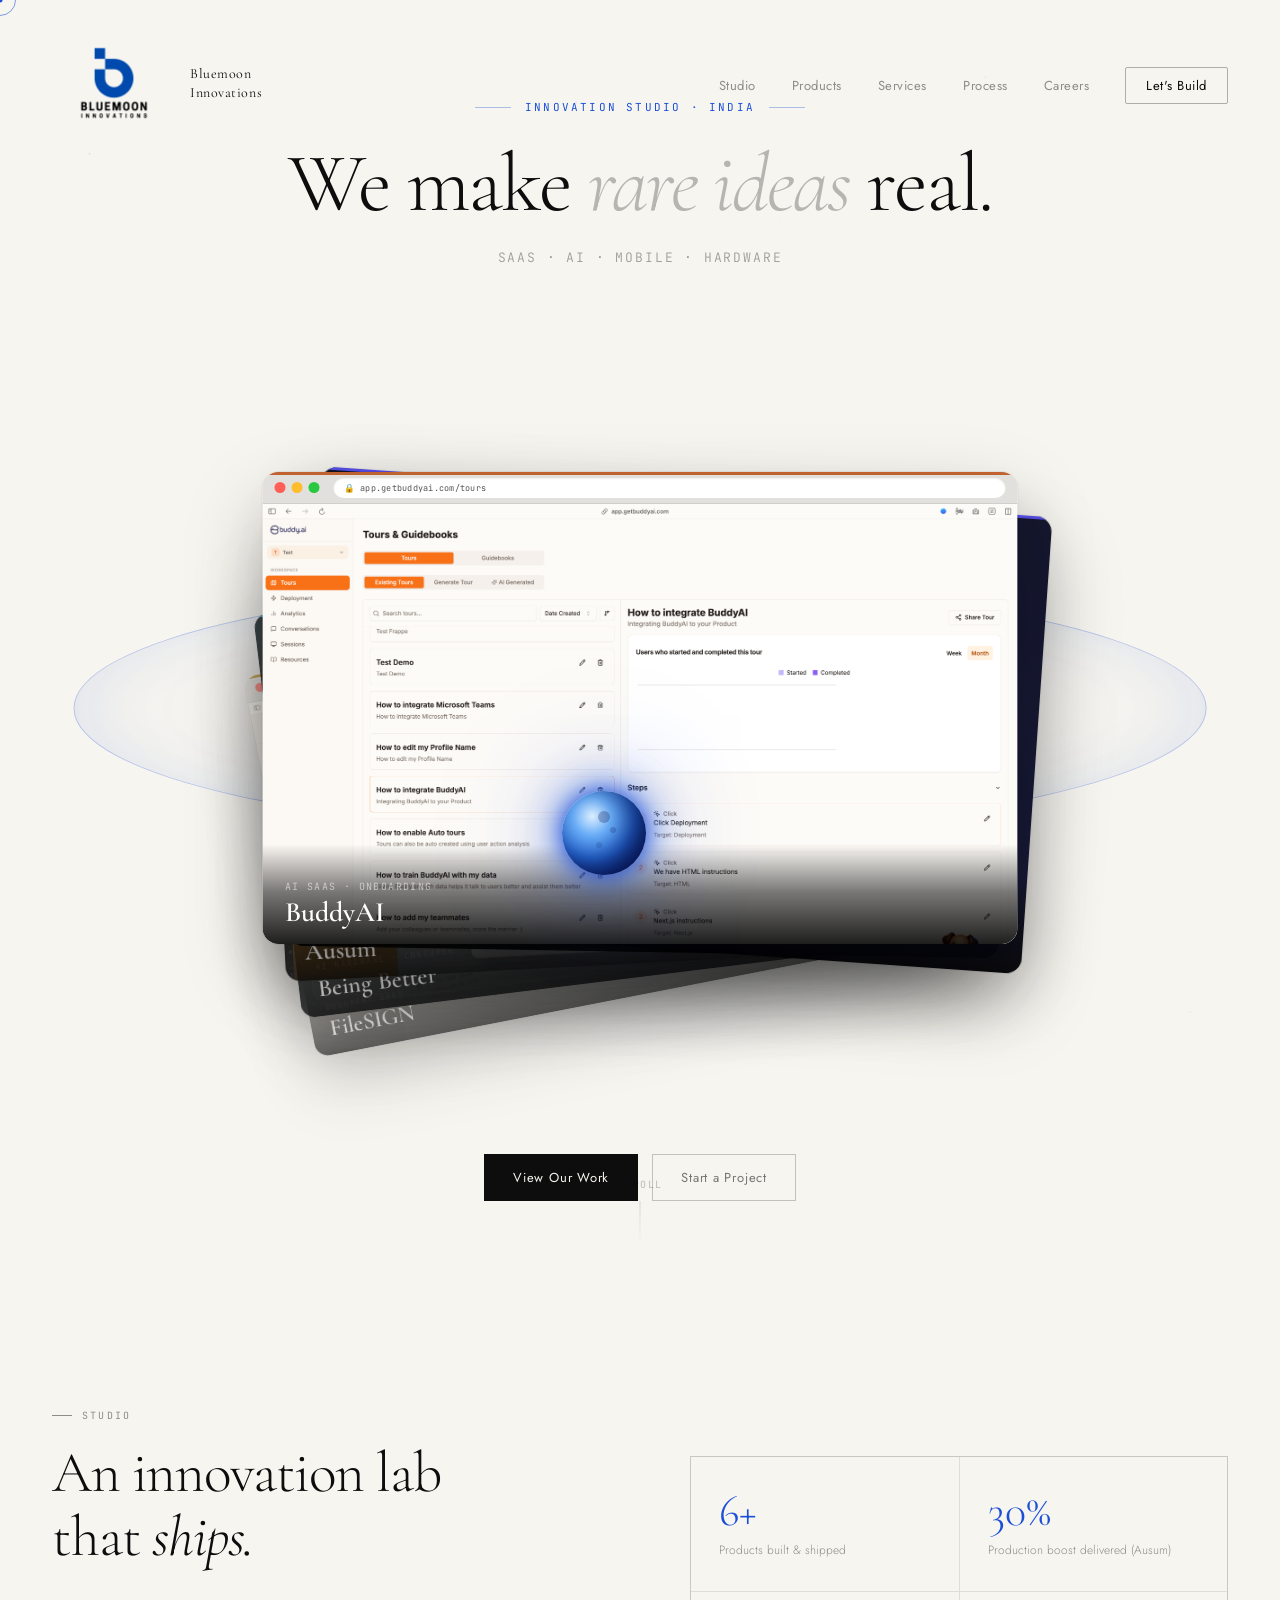
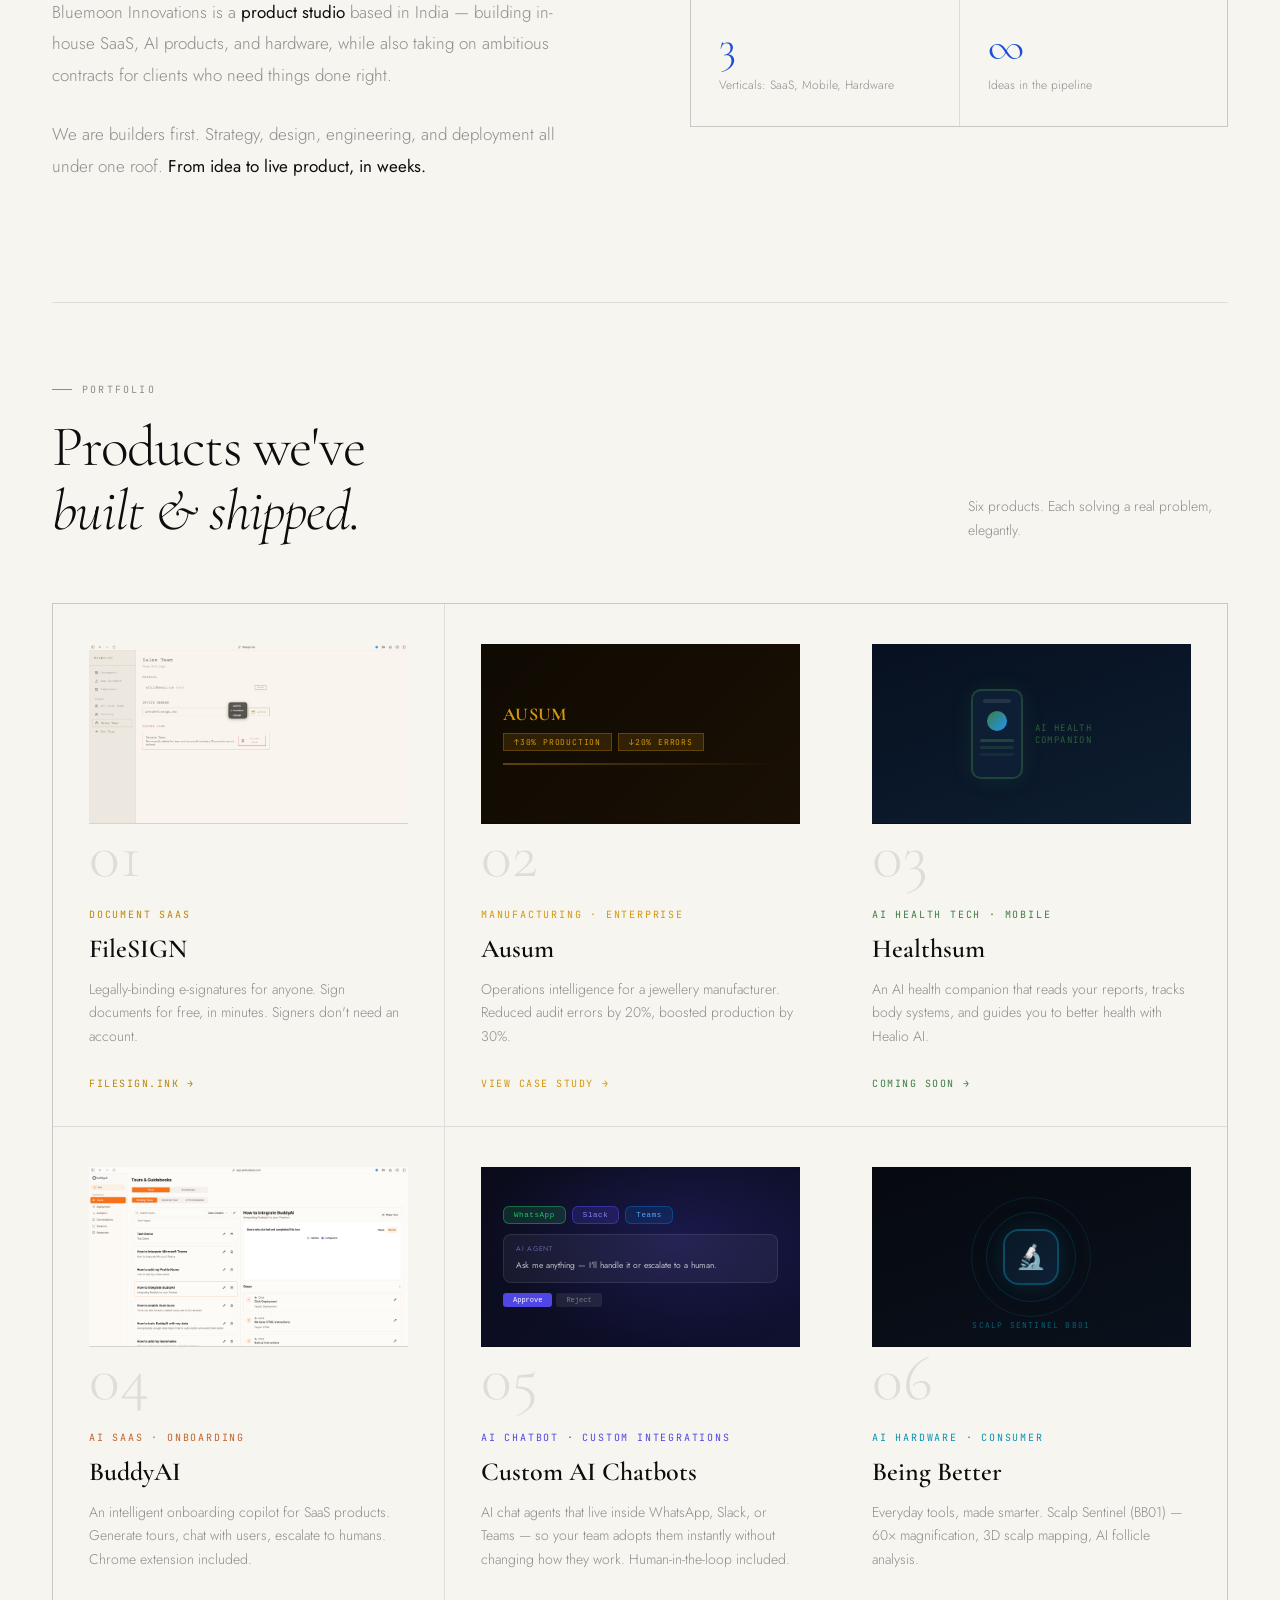
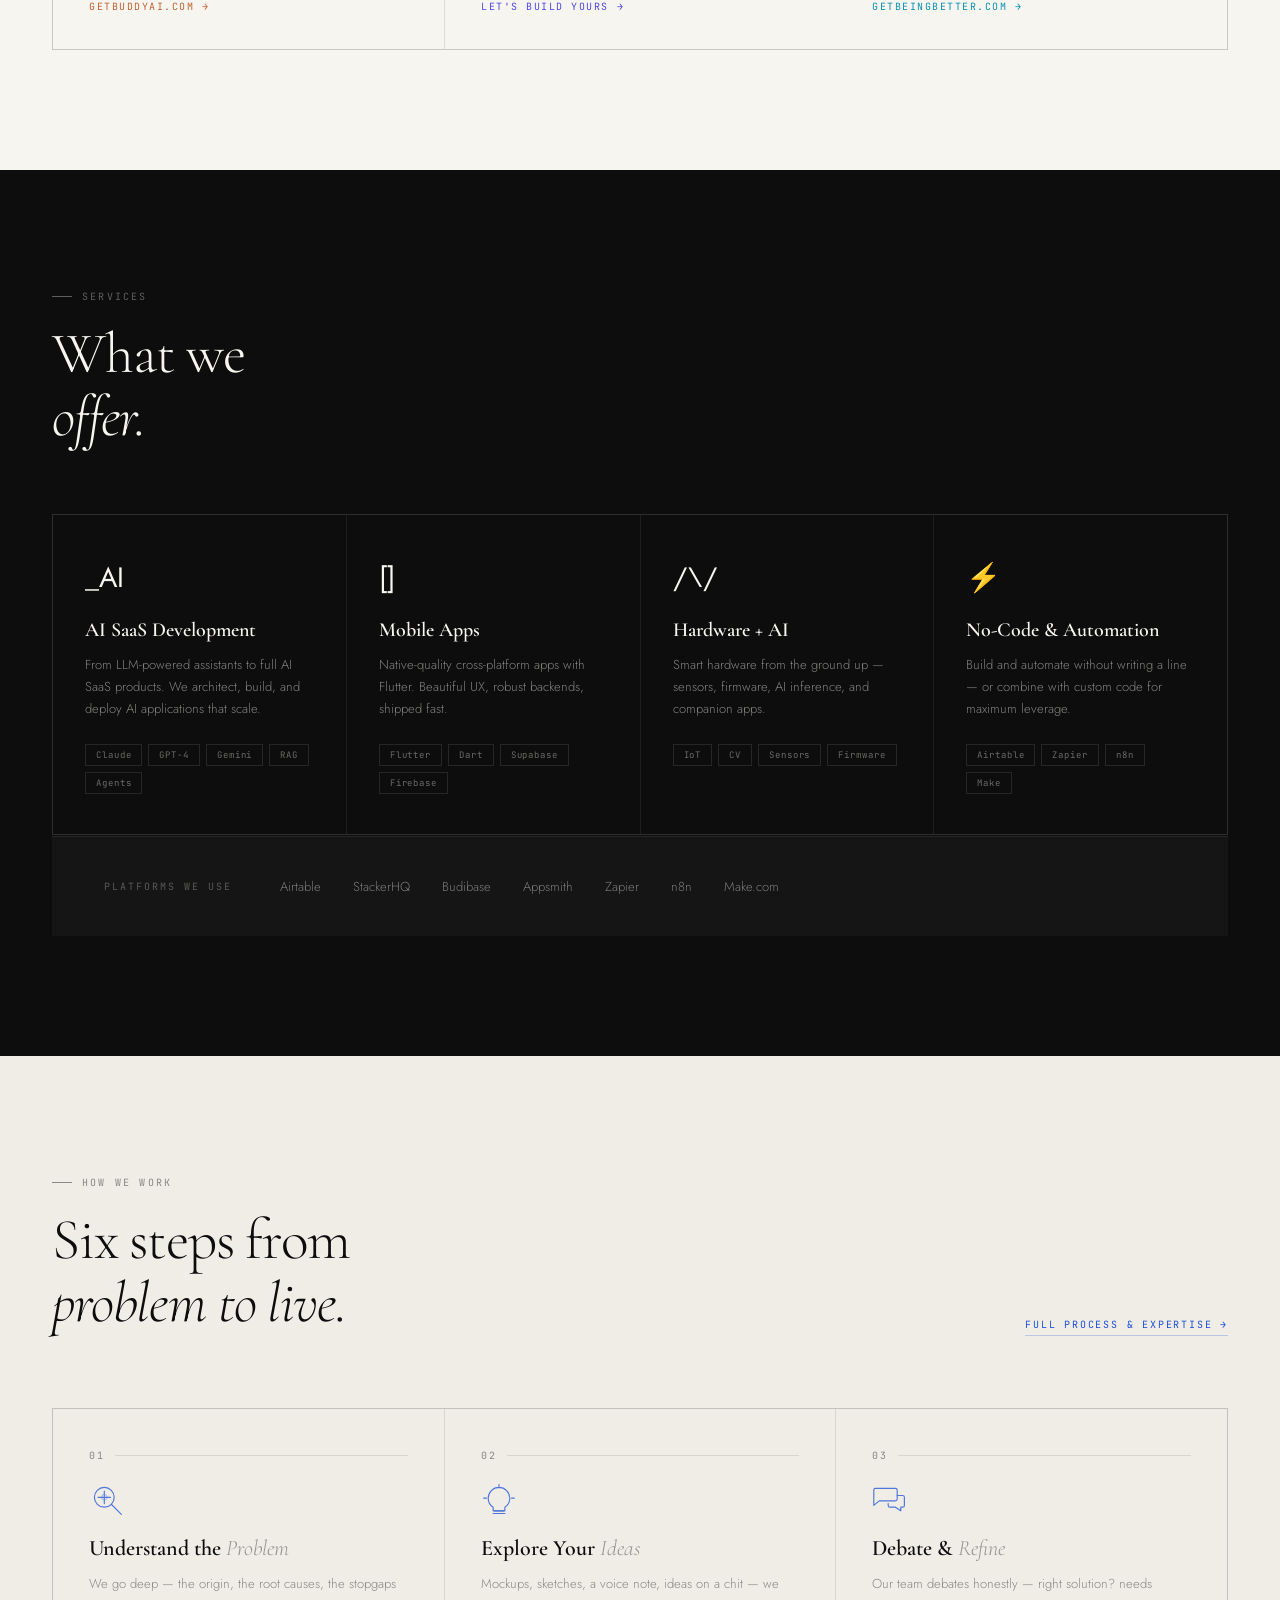
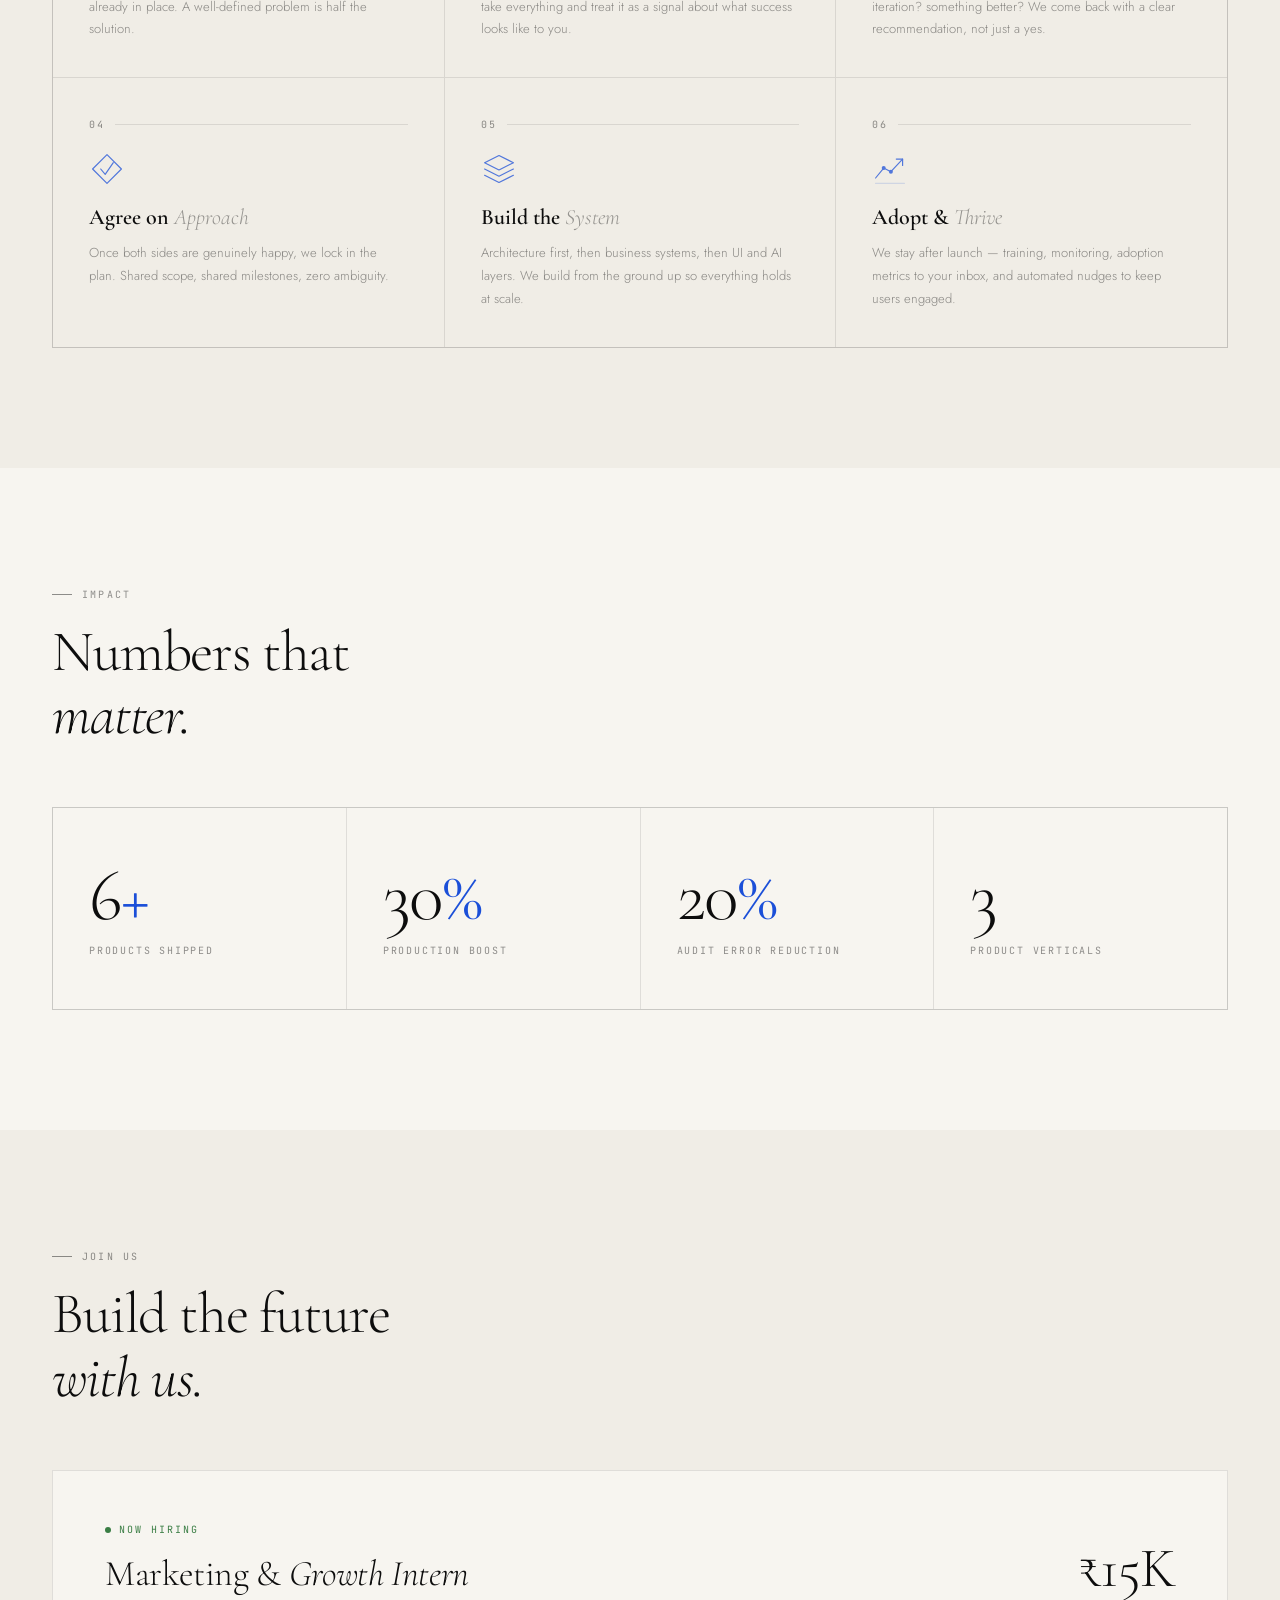
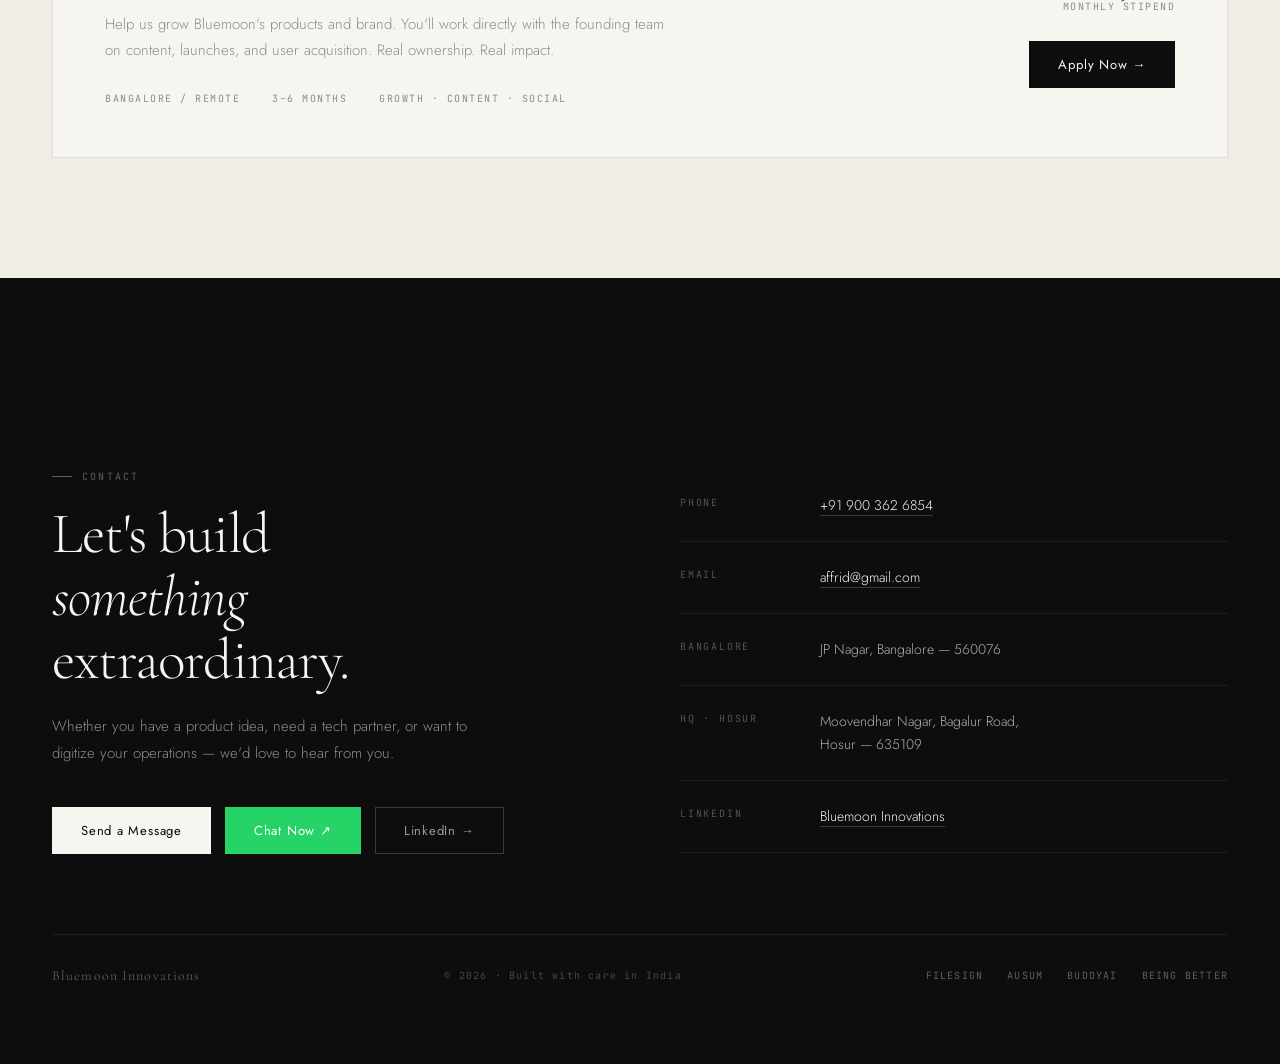
==== index.html @ 5662b2ef "initial: bluemoon innovations website" ====
<!DOCTYPE html>
<html lang="en">
<head>
<meta charset="UTF-8">
<meta name="viewport" content="width=device-width, initial-scale=1.0">
<title>Bluemoon Innovations — Innovation Studio, India</title>
<link rel="preconnect" href="https://fonts.googleapis.com">
<link rel="preconnect" href="https://fonts.gstatic.com" crossorigin>
<link href="https://fonts.googleapis.com/css2?family=Cormorant+Garamond:ital,wght@0,300;0,400;0,600;1,300;1,400;1,600&family=Jost:wght@300;400;500&family=JetBrains+Mono:wght@400&display=swap" rel="stylesheet">
<style>
*, *::before, *::after { box-sizing: border-box; margin: 0; padding: 0; }
html { scroll-behavior: smooth; }

:root {
  --cream: #F7F5F0;
  --ink:   #0D0D0D;
  --blue:  #1B4FD8;
  --muted: rgba(13,13,13,0.45);
  --rule:  rgba(13,13,13,0.1);
  --jost: 'Jost', sans-serif;
  --serif: 'Cormorant Garamond', Georgia, serif;
  --mono: 'JetBrains Mono', monospace;
}

body { font-family: var(--jost); background: var(--cream); color: var(--ink); overflow-x: hidden; }
body.dark-hero { background: var(--cream); }

/* ── CURSOR ─────────────────────────────────────────── */
* { cursor: none !important; }
#cur { position:fixed; width:32px; height:32px; border:1.5px solid rgba(27,79,216,0.55); border-radius:50%; pointer-events:none; z-index:99999; transform:translate(-50%,-50%); transition:transform .18s ease, background .18s ease, border-color .18s ease; will-change:left,top; }
#dot { position:fixed; width:5px; height:5px; background:var(--blue); border-radius:50%; pointer-events:none; z-index:99999; transform:translate(-50%,-50%); transition:transform .08s ease; }
#cur.hover { transform:translate(-50%,-50%) scale(2); background:rgba(27,79,216,0.06); border-color:var(--blue); }

/* ── NAV ─────────────────────────────────────────────── */
nav {
  position: fixed; top: 0; left: 0; right: 0; z-index: 900;
  display: flex; align-items: center; justify-content: space-between;
  padding: 22px 52px;
  transition: background .3s ease, border-bottom .3s ease;
}
nav.scrolled {
  background: rgba(247,245,240,0.92);
  backdrop-filter: blur(16px);
  border-bottom: 1px solid var(--rule);
}
.nav-brand {
  display: flex; align-items: center; gap: 14px;
  text-decoration: none; color: var(--ink);
}
.nav-logo { height: 124px; width: auto; display: block; }
.nav-brand-name { font-family: var(--serif); font-size: 14px; font-weight: 400; line-height: 1.35; letter-spacing: 0.04em; color: var(--ink); }
.nav-links { display: flex; gap: 36px; list-style: none; }
.nav-links a { font-family: var(--jost); font-size: 13px; font-weight: 400; letter-spacing: 0.04em; color: var(--muted); text-decoration: none; transition: color .2s; }
.nav-links a:hover { color: var(--ink); }
.nav-links a.cta {
  color: var(--ink);
  border: 1px solid rgba(13,13,13,0.3);
  padding: 8px 20px; border-radius: 2px;
  transition: background .2s, color .2s, border-color .2s;
}
.nav-links a.cta:hover { background: var(--ink); color: var(--cream); border-color: var(--ink); }

/* ── HERO — LIGHT MODE ──────────────────────────────── */
.hero {
  min-height: 100vh;
  background: var(--cream);
  display: flex; flex-direction: column;
  align-items: center; justify-content: center;
  padding: 100px 40px 80px;
  position: relative; overflow: hidden; gap: 0;
}
/* subtle blue shimmer dots on cream */
.hero::before {
  content: '';
  position: absolute; inset: 0; pointer-events: none; z-index: 0;
  background-image:
    radial-gradient(1.5px 1.5px at 7% 12%,  rgba(27,79,216,.12) 0%, transparent 100%),
    radial-gradient(1px 1px at 18% 5%,   rgba(27,79,216,.07) 0%, transparent 100%),
    radial-gradient(1px 1px at 32% 22%,  rgba(27,79,216,.06) 0%, transparent 100%),
    radial-gradient(2px 2px at 45% 8%,   rgba(27,79,216,.10) 0%, transparent 100%),
    radial-gradient(1px 1px at 61% 17%,  rgba(27,79,216,.05) 0%, transparent 100%),
    radial-gradient(1.5px 1.5px at 77% 6%, rgba(27,79,216,.09) 0%, transparent 100%),
    radial-gradient(1px 1px at 89% 24%,  rgba(27,79,216,.06) 0%, transparent 100%),
    radial-gradient(1px 1px at 11% 44%,  rgba(27,79,216,.04) 0%, transparent 100%),
    radial-gradient(1px 1px at 84% 61%,  rgba(27,79,216,.04) 0%, transparent 100%),
    radial-gradient(1.5px 1.5px at 93% 79%, rgba(27,79,216,.07) 0%, transparent 100%),
    radial-gradient(1px 1px at 27% 91%,  rgba(27,79,216,.04) 0%, transparent 100%),
    radial-gradient(1px 1px at 4% 81%,   rgba(27,79,216,.04) 0%, transparent 100%);
}
/* soft blue glow under orbit */
.hero::after {
  content: '';
  position: absolute;
  width: 900px; height: 500px;
  left: 50%; top: 65%;
  transform: translate(-50%, -50%);
  background: radial-gradient(ellipse, rgba(27,79,216,.07) 0%, transparent 65%);
  pointer-events: none; z-index: 0;
  animation: hero-glow-pulse 7s ease-in-out infinite;
}
@keyframes hero-glow-pulse {
  0%, 100% { opacity: 1; transform: translate(-50%,-50%) scale(1); }
  50%       { opacity: 0.5; transform: translate(-50%,-50%) scale(1.1); }
}

/* headline */
.hero-text {
  text-align: center;
  position: relative; z-index: 2;
  margin-bottom: 52px;
}
.hero-tag {
  font-family: var(--mono); font-size: 11px;
  letter-spacing: 0.2em; text-transform: uppercase;
  color: var(--blue); margin-bottom: 26px;
  display: flex; align-items: center; justify-content: center; gap: 14px;
}
.hero-tag::before, .hero-tag::after {
  content: ''; display: inline-block; width: 36px; height: 1px; background: rgba(27,79,216,.35);
}
.hero h1 {
  font-family: var(--serif);
  font-size: clamp(50px, 6.5vw, 92px);
  font-weight: 300; line-height: 1.05;
  letter-spacing: -0.025em; color: var(--ink);
}
.hero h1 em { font-style: italic; color: rgba(13,13,13,.28); }
.hero-sub {
  font-size: 13px; font-weight: 300; font-family: var(--mono);
  color: rgba(13,13,13,.38); margin-top: 22px;
  letter-spacing: 0.14em; text-transform: uppercase;
}

/* ── ORBITAL STAGE ── */
.hero-visual {
  position: relative; z-index: 2;
  width: min(1180px, 97vw);
  height: min(780px, 88vw);
  flex-shrink: 0;
  margin-bottom: 56px;
}

/* ellipse orbit ring — flat tilted orbital plane */
.orbit-ring {
  position: absolute;
  width: 96%; height: 32%;
  top: 50%; left: 50%;
  transform: translate(-50%, -50%);
  border-radius: 50%;
  border: 1px solid rgba(27,79,216,.3);
  pointer-events: none;
  box-shadow: 0 0 60px rgba(27,79,216,.07) inset, 0 0 120px rgba(27,79,216,.04) inset;
}

/* ── MOON — positioned by JS ── */
.moon-el {
  position: absolute;
  width: 84px; height: 84px;
  border-radius: 50%;
  background: radial-gradient(circle at 36% 30%, #daeeff 0%, #6aaef8 24%, #2568d9 54%, #0d2480 85%, #04102e 100%);
  box-shadow:
    0 0 24px rgba(27,79,216,1),
    0 0 56px rgba(27,79,216,.65),
    0 0 120px rgba(27,79,216,.40),
    0 0 220px rgba(27,79,216,.20),
    inset -14px -10px 26px rgba(0,5,44,.6);
  z-index: 10;
  transform: translate(-50%, -50%);
  will-change: left, top;
}
.moon-el::before {
  content: '';
  position: absolute;
  width: 12px; height: 12px; border-radius: 50%;
  background: rgba(8,18,80,.28);
  top: 20px; left: 36px;
  box-shadow: 9px 13px 0 -3px rgba(8,18,80,.2), -5px 28px 0 -3px rgba(8,18,80,.14);
}

/* ── CARD STACK ── */
.cards-stack {
  position: absolute;
  top: 50%; left: 50%;
  width: 755px; height: 472px;
  transform: translate(-50%, -50%);
  animation: stack-float 7s ease-in-out infinite;
  z-index: 5;
}
@keyframes stack-float {
  0%, 100% { transform: translate(-50%, -50%) translateY(0px); }
  50%       { transform: translate(-50%, -50%) translateY(-14px); }
}

.s-card {
  position: absolute;
  width: 755px; height: 472px;
  border-radius: 16px;
  top: 0; left: 0; overflow: hidden;
  box-shadow: 0 32px 80px rgba(0,0,0,.22), 0 0 0 1px rgba(0,0,0,.06);
  will-change: transform;
  transition: transform .55s cubic-bezier(.2,0,0,1), opacity .55s ease;
}
.s-card:nth-child(1) { transform: rotate(0deg)   translate(0px,   0px)  scale(1);   z-index:6; opacity:1;   }
.s-card:nth-child(2) { transform: rotate(4deg)   translate(32px,  10px) scale(.97); z-index:5; opacity:.97; }
.s-card:nth-child(3) { transform: rotate(1deg)   translate(8px,   22px) scale(.94); z-index:4; opacity:.92; }
.s-card:nth-child(4) { transform: rotate(-3deg)  translate(-24px, 40px) scale(.91); z-index:3; opacity:.85; }
.s-card:nth-child(5) { transform: rotate(-7deg)  translate(-48px, 64px) scale(.86); z-index:2; opacity:.76; }
.s-card:nth-child(6) { transform: rotate(-11deg) translate(-74px, 88px) scale(.82); z-index:1; opacity:.68; }
.s-card-bg {
  width: 100%; height: 100%;
  object-fit: cover; object-position: center;
  display: block;
}

/* ── BROWSER FRAME ── */
.s-browser {
  width: 100%; height: 100%;
  display: flex; flex-direction: column; background: #f0eeea;
}
.s-browser-chrome {
  height: 32px; background: #E2E0DC;
  display: flex; align-items: center; padding: 0 12px; gap: 6px;
  flex-shrink: 0; border-bottom: 1px solid rgba(0,0,0,.08);
}
.s-bdot { width: 11px; height: 11px; border-radius: 50%; flex-shrink: 0; }
.s-burl {
  flex: 1; height: 20px; background: white; border-radius: 10px;
  margin-left: 8px; display: flex; align-items: center;
  padding: 0 10px; font-family: var(--mono); font-size: 8.5px;
  color: #555; letter-spacing: .03em; overflow: hidden; white-space: nowrap;
  box-shadow: inset 0 1px 2px rgba(0,0,0,.07);
}
.s-browser-body { flex: 1; overflow: hidden; position: relative; }
.s-browser-body > img { width: 100%; height: 100%; object-fit: cover; object-position: top left; display: block; }

/* ── iPHONE FRAME ── */
.s-iphone-bg {
  width: 100%; height: 100%;
  display: flex; align-items: center; justify-content: center;
  position: relative; overflow: hidden;
}
.s-iphone {
  width: 148px; height: 302px;
  border-radius: 30px; background: #0D0D0D;
  border: 3px solid #363636;
  box-shadow: 0 0 0 1px #222, inset 0 0 0 1px #484848, 0 20px 60px rgba(0,0,0,.95);
  display: flex; flex-direction: column; overflow: hidden;
  flex-shrink: 0; position: relative; z-index: 2;
}
.s-iphone-notch {
  height: 22px; background: #0D0D0D;
  display: flex; align-items: center; justify-content: center; flex-shrink: 0;
}
.s-iphone-island {
  width: 56px; height: 14px; background: #000;
  border-radius: 7px; outline: 1.5px solid #1C1C1C;
}
.s-iphone-screen { flex: 1; overflow: hidden; }
.s-iphone-footer {
  height: 18px; display: flex; align-items: center;
  justify-content: center; flex-shrink: 0;
}
.s-iphone-pill {
  width: 50px; height: 4px;
  background: rgba(255,255,255,.35); border-radius: 2px;
}

/* ── CARD OVERLAY ── */
.s-card-overlay {
  position: absolute; bottom: 0; left: 0; right: 0;
  padding: 36px 22px 18px;
  background: linear-gradient(to top, rgba(0,0,0,.88) 0%, rgba(0,0,0,.52) 52%, transparent 100%);
}
.s-card-topbar {
  position: absolute; top: 0; left: 0; right: 0; height: 3px; z-index: 8;
  border-radius: 16px 16px 0 0;
}
.s-card-tag {
  font-family: var(--mono); font-size: 10px;
  letter-spacing: .14em; text-transform: uppercase;
  color: rgba(255,255,255,.55); display: block; margin-bottom: 5px;
}
.s-card-title {
  font-family: var(--serif); font-size: 28px; font-weight: 600;
  color: #fff; line-height: 1;
}

/* hero buttons */
.btn-ink {
  display: inline-block; padding: 13px 28px;
  background: var(--ink); color: var(--cream);
  font-family: var(--jost); font-size: 13px; font-weight: 400;
  letter-spacing: 0.06em; text-decoration: none; border: 1px solid var(--ink);
  transition: background .2s, color .2s;
}
.btn-ink:hover { background: var(--blue); border-color: var(--blue); }
.btn-outline {
  display: inline-block; padding: 13px 28px;
  background: transparent; color: var(--ink);
  font-family: var(--jost); font-size: 13px; font-weight: 400;
  letter-spacing: 0.06em; text-decoration: none; border: 1px solid rgba(13,13,13,0.25);
  transition: border-color .2s, color .2s;
}
.btn-outline:hover { border-color: var(--ink); }

.hero-actions {
  display: flex; gap: 14px; flex-wrap: wrap;
  justify-content: center;
  position: relative; z-index: 2;
}
.hero-actions .btn-outline {
  border-color: rgba(13,13,13,.22);
  color: rgba(13,13,13,.55);
}
.hero-actions .btn-outline:hover {
  border-color: var(--ink);
  color: var(--ink);
}

/* scroll hint */
.hero-scroll {
  position: absolute; bottom: 36px; left: 50%;
  transform: translateX(-50%);
  display: flex; flex-direction: column;
  align-items: center; gap: 10px;
  font-family: var(--mono); font-size: 10px;
  letter-spacing: 0.15em; text-transform: uppercase;
  color: rgba(13,13,13,.25); z-index: 2;
}
.hero-scroll::after {
  content: ''; display: block; width: 1px; height: 44px;
  background: linear-gradient(to bottom, rgba(13,13,13,.15), transparent);
}

/* ── SECTIONS COMMON ──────────────────────────────────── */
.label {
  font-family: var(--mono); font-size: 10px; letter-spacing: 0.22em;
  text-transform: uppercase; color: var(--muted); margin-bottom: 20px;
  display: flex; align-items: center; gap: 10px;
}
.label::before { content: ''; display: inline-block; width: 20px; height: 1px; background: var(--muted); }

h2.display {
  font-family: var(--serif);
  font-size: clamp(40px, 4.5vw, 64px);
  font-weight: 300; line-height: 1.1; letter-spacing: -0.02em;
}
h2.display em { font-style: italic; }
.rule { height: 1px; background: var(--rule); }

/* ── ABOUT ────────────────────────────────────────────── */
.about { padding: 120px 52px; }
.about-inner { max-width: 1200px; margin: 0 auto; display: grid; grid-template-columns: 1fr 1fr; gap: 100px; align-items: center; }
.about-body { padding-top: 8px; }
.about-body p { font-size: 17px; font-weight: 300; line-height: 1.85; color: var(--muted); margin-top: 28px; }
.about-body p strong { color: var(--ink); font-weight: 400; }
.about-right { }
.about-facts { display: grid; grid-template-columns: 1fr 1fr; gap: 1px; background: var(--rule); border: 1px solid var(--rule); }
.fact {
  background: var(--cream); padding: 32px 28px;
}
.fact-num { font-family: var(--serif); font-size: 44px; font-weight: 300; line-height: 1; color: var(--blue); margin-bottom: 8px; }
.fact-label { font-size: 12px; font-weight: 300; color: var(--muted); line-height: 1.5; }

/* ── PRODUCTS ─────────────────────────────────────────── */
.products-section { padding: 0 52px 120px; }
.products-header { padding: 80px 0 60px; border-top: 1px solid var(--rule); max-width: 1200px; margin: 0 auto; display: flex; justify-content: space-between; align-items: flex-end; }
.products-grid { max-width: 1200px; margin: 0 auto; display: grid; grid-template-columns: repeat(3, 1fr); gap: 1px; background: var(--rule); border: 1px solid var(--rule); }

.product-card {
  background: var(--cream); padding: 40px 36px 36px;
  text-decoration: none; color: var(--ink);
  display: block; position: relative; overflow: hidden;
  transition: transform .35s cubic-bezier(.2,0,0,1), box-shadow .35s ease;
  transform-style: preserve-3d; will-change: transform;
}
.product-card::before {
  content: ''; position: absolute; top: 0; left: 0; right: 0; height: 2px;
  background: var(--card-accent, #1B4FD8); opacity: 0;
  transition: opacity .25s ease;
}
.product-card:hover::before { opacity: 1; }
.product-card:hover { box-shadow: 0 20px 60px rgba(0,0,0,0.1); z-index: 2; }
/* product card thumbnail */
.p-thumb { height: 180px; overflow: hidden; position: relative; background: var(--thumb-bg, #EEEAE4); border-bottom: 1px solid var(--rule); display: flex; align-items: center; justify-content: center; }
.p-thumb-inner { font-family: var(--mono); font-size: 10px; letter-spacing: 0.18em; text-transform: uppercase; color: var(--card-accent, var(--muted)); opacity: 0.5; }

.p-num { font-family: var(--serif); font-size: 64px; font-weight: 300; color: var(--rule); line-height: 1; margin-bottom: 20px; transition: color .25s; }
.product-card:hover .p-num { color: rgba(13,13,13,0.12); }
.p-cat { font-family: var(--mono); font-size: 10px; letter-spacing: 0.18em; text-transform: uppercase; color: var(--card-accent, var(--muted)); margin-bottom: 14px; }
.p-name { font-family: var(--serif); font-size: 26px; font-weight: 600; margin-bottom: 14px; line-height: 1.1; }
.p-desc { font-size: 14px; font-weight: 300; color: var(--muted); line-height: 1.7; margin-bottom: 28px; }
.p-link { font-family: var(--mono); font-size: 10px; letter-spacing: 0.15em; text-transform: uppercase; color: var(--card-accent, var(--ink)); display: flex; align-items: center; gap: 8px; }
.p-link::after { content: '→'; transition: transform .2s; }
.product-card:hover .p-link::after { transform: translateX(4px); }

/* ── SERVICES ─────────────────────────────────────────── */
.services { background: var(--ink); color: var(--cream); padding: 120px 52px; }
.services-inner { max-width: 1200px; margin: 0 auto; }
.services .label { color: rgba(247,245,240,0.35); }
.services .label::before { background: rgba(247,245,240,0.35); }
.services h2.display { color: var(--cream); }
.services-grid { display: grid; grid-template-columns: repeat(4, 1fr); gap: 1px; background: rgba(255,255,255,0.07); border: 1px solid rgba(255,255,255,0.07); margin-top: 64px; }
.svc {
  background: var(--ink); padding: 40px 32px;
  border-top: 2px solid transparent;
  transition: border-color .25s, background .25s;
}
.svc:hover { border-top-color: var(--blue); background: rgba(255,255,255,0.02); }
.svc-icon { font-size: 28px; margin-bottom: 20px; }
.svc-name { font-family: var(--serif); font-size: 20px; font-weight: 600; margin-bottom: 12px; color: var(--cream); }
.svc-desc { font-size: 13px; font-weight: 300; color: rgba(247,245,240,0.5); line-height: 1.7; margin-bottom: 24px; }
.svc-tools { display: flex; flex-wrap: wrap; gap: 6px; }
.tool { font-family: var(--mono); font-size: 9px; letter-spacing: 0.1em; padding: 4px 10px; border: 1px solid rgba(255,255,255,0.1); color: rgba(247,245,240,0.4); }

/* nocode strip */
.nocode-strip { background: rgba(255,255,255,0.03); border-top: 1px solid rgba(255,255,255,0.07); padding: 40px 0; margin-top: 1px; }
.nocode-strip-inner { max-width: 1200px; margin: 0 auto; padding: 0 52px; display: flex; align-items: center; gap: 48px; }
.nocode-label { font-family: var(--mono); font-size: 10px; letter-spacing: 0.2em; text-transform: uppercase; color: rgba(247,245,240,0.3); white-space: nowrap; }
.nocode-tools { display: flex; gap: 32px; flex-wrap: wrap; }
.nocode-tool { font-size: 13px; font-weight: 300; color: rgba(247,245,240,0.45); transition: color .2s; }
.nocode-tool:hover { color: var(--cream); }

/* ── PROCESS OVERVIEW ────────────────────────────────── */
.process-overview { padding: 120px 52px; background: #F0EDE6; }
.process-overview-inner { max-width: 1200px; margin: 0 auto; }
.process-overview-header {
  display: flex; justify-content: space-between; align-items: flex-end;
  margin-bottom: 72px; gap: 40px;
}
.process-overview-header .process-cta-link {
  font-family: var(--mono); font-size: 10px; letter-spacing: 0.18em;
  text-transform: uppercase; color: var(--blue);
  text-decoration: none; display: flex; align-items: center; gap: 10px;
  white-space: nowrap; padding-bottom: 4px;
  border-bottom: 1px solid rgba(27,79,216,.25);
  transition: border-color .2s;
}
.process-overview-header .process-cta-link:hover { border-color: var(--blue); }
.process-steps-grid {
  display: grid;
  grid-template-columns: repeat(3, 1fr);
  gap: 1px;
  background: var(--rule);
  border: 1px solid var(--rule);
}
.ps-card {
  background: #F0EDE6;
  padding: 40px 36px 36px;
  position: relative; overflow: hidden;
  transition: background .3s;
}
.ps-card:hover { background: var(--cream); }
.ps-card::after {
  content: '';
  position: absolute; top: 0; left: 0; right: 0; height: 2px;
  background: var(--blue); opacity: 0;
  transition: opacity .25s;
}
.ps-card:hover::after { opacity: 1; }
.ps-step-num {
  font-family: var(--mono); font-size: 10px; letter-spacing: 0.2em;
  color: var(--muted); margin-bottom: 20px;
  display: flex; align-items: center; gap: 10px;
}
.ps-step-num::after {
  content: ''; flex: 1; height: 1px; background: var(--rule);
}
.ps-icon { color: var(--blue); margin-bottom: 18px; opacity: 0.75; transition: opacity .25s; }
.ps-card:hover .ps-icon { opacity: 1; }
.ps-icon svg { display: block; }
.ps-title {
  font-family: var(--serif); font-size: 22px; font-weight: 600;
  line-height: 1.15; margin-bottom: 12px; color: var(--ink);
}
.ps-title em { font-style: italic; font-weight: 300; color: rgba(13,13,13,.4); }
.ps-desc {
  font-size: 13px; font-weight: 300; line-height: 1.75; color: var(--muted);
}

/* ── NUMBERS ──────────────────────────────────────────── */
.numbers { padding: 120px 52px; }
.numbers-inner { max-width: 1200px; margin: 0 auto; }
.numbers-grid { display: grid; grid-template-columns: repeat(4, 1fr); gap: 1px; background: var(--rule); border: 1px solid var(--rule); margin-top: 60px; }
.num-item { background: var(--cream); padding: 52px 36px; }
.num-big { font-family: var(--serif); font-size: 72px; font-weight: 300; line-height: 1; letter-spacing: -0.02em; color: var(--ink); }
.num-big span { color: var(--blue); }
.num-label { font-family: var(--mono); font-size: 10px; letter-spacing: 0.18em; text-transform: uppercase; color: var(--muted); margin-top: 12px; }

/* ── CAREERS ──────────────────────────────────────────── */
.careers { padding: 120px 52px; background: #F0EDE6; }
.careers-inner { max-width: 1200px; margin: 0 auto; }
.career-card {
  margin-top: 60px;
  display: grid; grid-template-columns: 1fr auto; gap: 60px; align-items: center;
  border: 1px solid var(--rule); background: var(--cream);
  padding: 52px;
}
.career-open { font-family: var(--mono); font-size: 10px; letter-spacing: 0.2em; text-transform: uppercase; color: #3A7D44; display: flex; align-items: center; gap: 8px; margin-bottom: 16px; }
.career-open::before { content: ''; width: 6px; height: 6px; border-radius: 50%; background: #3A7D44; }
.career-title { font-family: var(--serif); font-size: 36px; font-weight: 300; letter-spacing: -0.01em; margin-bottom: 16px; }
.career-title em { font-style: italic; }
.career-desc { font-size: 15px; font-weight: 300; color: var(--muted); line-height: 1.75; max-width: 560px; }
.career-meta { display: flex; gap: 32px; margin-top: 28px; }
.career-meta span { font-family: var(--mono); font-size: 10px; letter-spacing: 0.15em; text-transform: uppercase; color: var(--muted); }
.career-right { text-align: right; }
.stipend-num { font-family: var(--serif); font-size: 56px; font-weight: 300; letter-spacing: -0.02em; color: var(--ink); line-height: 1; }
.stipend-label { font-family: var(--mono); font-size: 10px; letter-spacing: 0.15em; text-transform: uppercase; color: var(--muted); margin-top: 4px; margin-bottom: 28px; }

/* ── CONTACT ──────────────────────────────────────────── */
.contact { background: var(--ink); color: var(--cream); padding: 120px 52px 80px; }
.contact-inner { max-width: 1200px; margin: 0 auto; }
.contact .label { color: rgba(247,245,240,0.35); }
.contact .label::before { background: rgba(247,245,240,0.35); }
.contact h2.display { color: var(--cream); }
.contact-grid { display: grid; grid-template-columns: 1fr 1fr; gap: 80px; margin-top: 72px; }
.contact-left p { font-size: 15px; font-weight: 300; line-height: 1.8; color: rgba(247,245,240,0.55); margin-top: 20px; max-width: 420px; }
.contact-actions { margin-top: 40px; display: flex; gap: 14px; flex-wrap: wrap; }
.btn-cream { display: inline-block; padding: 13px 28px; background: var(--cream); color: var(--ink); font-family: var(--jost); font-size: 13px; font-weight: 400; letter-spacing: 0.06em; text-decoration: none; border: 1px solid var(--cream); transition: background .2s, color .2s; }
.btn-cream:hover { background: var(--blue); border-color: var(--blue); color: var(--cream); }
.btn-outline-cream { display: inline-block; padding: 13px 28px; background: transparent; color: rgba(247,245,240,0.6); font-family: var(--jost); font-size: 13px; font-weight: 400; letter-spacing: 0.06em; text-decoration: none; border: 1px solid rgba(247,245,240,0.2); transition: border-color .2s, color .2s; }
.btn-outline-cream:hover { border-color: var(--cream); color: var(--cream); }
.btn-whatsapp { display: inline-block; padding: 13px 28px; background: #25D366; color: #fff; font-family: var(--jost); font-size: 13px; font-weight: 400; letter-spacing: 0.06em; text-decoration: none; border: 1px solid #25D366; transition: background .2s, border-color .2s; }
.btn-whatsapp:hover { background: #1ebe5b; border-color: #1ebe5b; }
.contact-info { }
.info-row { padding: 24px 0; border-bottom: 1px solid rgba(255,255,255,0.07); display: grid; grid-template-columns: 120px 1fr; gap: 20px; align-items: start; }
.info-key { font-family: var(--mono); font-size: 10px; letter-spacing: 0.18em; text-transform: uppercase; color: rgba(247,245,240,0.3); padding-top: 2px; }
.info-val { font-size: 14px; font-weight: 300; color: rgba(247,245,240,0.7); line-height: 1.65; }
.info-val a { color: var(--cream); text-decoration: none; border-bottom: 1px solid rgba(247,245,240,0.2); transition: border-color .2s; }
.info-val a:hover { border-color: var(--cream); }

/* footer */
.footer-bar { max-width: 1200px; margin: 80px auto 0; padding-top: 32px; border-top: 1px solid rgba(255,255,255,0.08); display: flex; justify-content: space-between; align-items: center; flex-wrap: wrap; gap: 16px; }
.footer-brand { font-family: var(--serif); font-size: 14px; font-weight: 300; color: rgba(247,245,240,0.4); letter-spacing: 0.08em; }
.footer-copy { font-family: var(--mono); font-size: 10px; letter-spacing: 0.12em; color: rgba(247,245,240,0.25); }
.footer-links { display: flex; gap: 24px; }
.footer-links a { font-family: var(--mono); font-size: 10px; letter-spacing: 0.12em; color: rgba(247,245,240,0.35); text-decoration: none; text-transform: uppercase; transition: color .2s; }
.footer-links a:hover { color: var(--cream); }

/* ── SCROLL REVEAL ────────────────────────────────────── */
.reveal { opacity: 0; transform: translateY(28px); transition: opacity .7s ease, transform .7s ease; }
.reveal.in { opacity: 1; transform: none; }
.reveal-d1 { transition-delay: .1s; }
.reveal-d2 { transition-delay: .2s; }
.reveal-d3 { transition-delay: .3s; }
.reveal-d4 { transition-delay: .4s; }
.reveal-d5 { transition-delay: .5s; }
.reveal-d6 { transition-delay: .6s; }

/* ── RESPONSIVE ───────────────────────────────────────── */
@media (max-width: 960px) {
  nav { padding: 18px 24px; }
  .nav-links { display: none; }
  .hero { padding: 90px 20px 70px; }
  .hero-visual { margin-bottom: 40px; }
  .hero h1 { font-size: clamp(44px, 12vw, 72px); }
  .moon-el { width: 56px; height: 56px; }
  .cards-stack { width: 90vw; height: calc(90vw * 0.625); max-width: 500px; max-height: 312px; }
  .s-card { width: 90vw; height: calc(90vw * 0.625); max-width: 500px; max-height: 312px; }
  .s-card-title { font-size: 20px; }
  .s-card-tag { font-size: 8px; }
  .s-iphone { width: 100px; height: 204px; border-radius: 20px; }
  .s-iphone-notch { height: 16px; }
  .s-iphone-island { width: 40px; height: 10px; }
  .s-iphone-footer { height: 14px; }
  .s-browser-chrome { height: 24px; }
  .s-bdot { width: 8px; height: 8px; }
  .s-burl { font-size: 7px; height: 15px; }
  .about, .products-section, .numbers, .careers, .contact { padding-left: 24px; padding-right: 24px; }
  .about-inner { grid-template-columns: 1fr; gap: 60px; }
  .products-grid { grid-template-columns: 1fr; }
  .services { padding: 80px 24px 0; }
  .services-grid { grid-template-columns: repeat(2,1fr); }
  .nocode-strip-inner { padding: 0 24px; flex-direction: column; align-items: flex-start; gap: 20px; }
  .numbers-grid { grid-template-columns: repeat(2,1fr); }
  .process-steps-grid { grid-template-columns: 1fr; }
  .process-overview { padding: 80px 24px; }
  .process-overview-header { flex-direction: column; align-items: flex-start; gap: 24px; }
  .career-card { grid-template-columns: 1fr; gap: 32px; }
  .career-right { text-align: left; }
  .contact-grid { grid-template-columns: 1fr; gap: 48px; }
  .footer-bar { flex-direction: column; align-items: flex-start; }
}
</style>
</head>
<body>

<div id="cur"></div>
<div id="dot"></div>

<!-- ── NAV ── -->
<nav id="nav">
  <a href="index.html" class="nav-brand">
    <img src="images/logo.png" class="nav-logo" alt="Bluemoon Innovations">
    <span class="nav-brand-name">Bluemoon<br>Innovations</span>
  </a>
  <ul class="nav-links">
    <li><a href="#about">Studio</a></li>
    <li><a href="#products">Products</a></li>
    <li><a href="#services">Services</a></li>
    <li><a href="process.html">Process</a></li>
    <li><a href="#careers">Careers</a></li>
    <li><a href="#contact" class="cta">Let's Build</a></li>
  </ul>
</nav>

<!-- ── HERO ── -->
<section class="hero">
  <div class="hero-text">
    <div class="hero-tag">Innovation Studio · India</div>
    <h1>We make <em>rare ideas</em> real.</h1>
    <p class="hero-sub">SaaS · AI · Mobile · Hardware</p>
  </div>

  <div class="hero-visual">
    <div class="orbit-ring"></div>
    <div class="moon-el"></div>

    <div class="cards-stack">

      <!-- Card 1 (front) — FileSIGN · Web Browser Frame -->
      <div class="s-card">
        <div class="s-card-topbar" style="background:#B8860B;"></div>
        <div class="s-browser">
          <div class="s-browser-chrome">
            <div class="s-bdot" style="background:#FF5F57;"></div>
            <div class="s-bdot" style="background:#FFBD2E;"></div>
            <div class="s-bdot" style="background:#28C840;"></div>
            <div class="s-burl">🔒 filesign.ink/documents</div>
          </div>
          <div class="s-browser-body">
            <img src="images/fs-documents.png" alt="FileSIGN Documents">
          </div>
        </div>
        <div class="s-card-overlay">
          <span class="s-card-tag">Document SaaS</span>
          <div class="s-card-title">FileSIGN</div>
        </div>
      </div>

      <!-- Card 2 — BuddyAI · Web Browser Frame -->
      <div class="s-card">
        <div class="s-card-topbar" style="background:#C0622F;"></div>
        <div class="s-browser">
          <div class="s-browser-chrome">
            <div class="s-bdot" style="background:#FF5F57;"></div>
            <div class="s-bdot" style="background:#FFBD2E;"></div>
            <div class="s-bdot" style="background:#28C840;"></div>
            <div class="s-burl">🔒 app.getbuddyai.com/tours</div>
          </div>
          <div class="s-browser-body">
            <img src="images/buddy-tours.png" alt="BuddyAI Tours">
          </div>
        </div>
        <div class="s-card-overlay">
          <span class="s-card-tag">AI SaaS · Onboarding</span>
          <div class="s-card-title">BuddyAI</div>
        </div>
      </div>

      <!-- Card 3 — Custom AI Chatbots -->
      <div class="s-card">
        <div class="s-card-topbar" style="background:#4F46E5;"></div>
        <div style="width:100%;height:100%;background:linear-gradient(135deg,#0A0B1A,#0F1130);display:flex;align-items:center;justify-content:center;gap:14px;flex-direction:column;position:relative;overflow:hidden;">
          <div style="position:absolute;inset:0;background:radial-gradient(ellipse at 50% 40%,rgba(79,70,229,.18) 0%,transparent 70%);pointer-events:none;"></div>
          <div style="display:flex;gap:10px;align-items:center;position:relative;z-index:2;">
            <div style="width:36px;height:36px;border-radius:10px;background:rgba(37,211,102,.15);border:1px solid rgba(37,211,102,.35);display:flex;align-items:center;justify-content:center;font-size:16px;">💬</div>
            <div style="width:36px;height:36px;border-radius:10px;background:rgba(79,70,229,.18);border:1px solid rgba(79,70,229,.45);display:flex;align-items:center;justify-content:center;font-size:16px;">💼</div>
            <div style="width:36px;height:36px;border-radius:10px;background:rgba(0,120,215,.15);border:1px solid rgba(0,120,215,.35);display:flex;align-items:center;justify-content:center;font-size:16px;">🤝</div>
          </div>
          <div style="background:rgba(255,255,255,.06);border:1px solid rgba(255,255,255,.1);border-radius:10px;padding:10px 14px;max-width:220px;position:relative;z-index:2;">
            <div style="font-size:8px;color:rgba(255,255,255,.4);font-family:monospace;letter-spacing:.08em;margin-bottom:6px;">AI AGENT · WHATSAPP</div>
            <div style="font-size:9px;color:rgba(255,255,255,.75);line-height:1.5;">Your AI is live. Ask me anything about your orders, inventory, or escalate to a human.</div>
          </div>
        </div>
        <div class="s-card-overlay">
          <span class="s-card-tag">AI Chatbot · Custom</span>
          <div class="s-card-title">AI Chatbots</div>
        </div>
      </div>

      <!-- Card 4 — Healthsum · iPhone + Real Screenshot + Translucent BG -->
      <div class="s-card">
        <div class="s-card-topbar" style="background:#3A7D44;"></div>
        <!-- Deep background -->
        <div style="width:100%;height:100%;background:radial-gradient(ellipse at 50% 25%, rgba(58,125,68,.18) 0%, #030C07 65%);position:relative;display:flex;align-items:center;justify-content:center;">
          <!-- Translucent glass panel -->
          <div style="position:absolute;top:10px;bottom:10px;left:18px;right:18px;border-radius:22px;background:rgba(255,255,255,.04);border:1px solid rgba(255,255,255,.09);box-shadow:inset 0 1px 0 rgba(255,255,255,.08),0 8px 32px rgba(0,0,0,.5);"></div>
          <!-- iPhone with real screenshot -->
          <div class="s-iphone" style="background:#000;border-color:#3A3A3A;box-shadow:0 0 0 1px #222,0 24px 64px rgba(0,0,0,.9),0 0 40px rgba(58,125,68,.15);">
            <div class="s-iphone-notch" style="background:#000;">
              <div class="s-iphone-island" style="background:#000;outline-color:#1C1C1C;"></div>
            </div>
            <div class="s-iphone-screen">
              <img src="images/healthsum-app.png" alt="Healthsum" style="width:100%;height:100%;object-fit:cover;object-position:top;">
            </div>
            <div class="s-iphone-footer" style="background:#000;">
              <div class="s-iphone-pill"></div>
            </div>
          </div>
        </div>
        <div class="s-card-overlay">
          <span class="s-card-tag">AI Health · Mobile</span>
          <div class="s-card-title">Healthsum</div>
        </div>
      </div>

      <!-- Card 5 — Ausum · Real Screenshot -->
      <div class="s-card">
        <div class="s-card-topbar" style="background:#D4960A;"></div>
        <div class="s-browser">
          <div class="s-browser-chrome">
            <div class="s-bdot" style="background:#FF5F57;"></div>
            <div class="s-bdot" style="background:#FFBD2E;"></div>
            <div class="s-bdot" style="background:#28C840;"></div>
            <div class="s-burl">🔒 localhost:3000 · AuSum Dashboard</div>
          </div>
          <div class="s-browser-body">
            <img src="images/ausum-screenshot.png" alt="Ausum Dashboard">
          </div>
        </div>
        <div class="s-card-overlay">
          <span class="s-card-tag">Manufacturing · Enterprise</span>
          <div class="s-card-title">Ausum</div>
        </div>
      </div>

      <!-- Card 6 (back) — Being Better · Product Photo + Translucent BG -->
      <a class="s-card" href="https://www.getbeingbetter.com" target="_blank" rel="noopener">
        <div class="s-card-topbar" style="background:#0891B2;"></div>
        <!-- Deep dark background -->
        <div style="width:100%;height:100%;background:radial-gradient(ellipse at 50% 35%, rgba(8,145,178,.14) 0%, #020C10 65%);position:relative;overflow:hidden;display:flex;align-items:center;justify-content:center;">
          <!-- Translucent glass panel the product floats on -->
          <div style="position:absolute;top:10px;bottom:10px;left:16px;right:16px;border-radius:22px;background:rgba(255,255,255,.04);border:1px solid rgba(255,255,255,.09);box-shadow:inset 0 1px 0 rgba(255,255,255,.08),0 8px 32px rgba(0,0,0,.5);overflow:hidden;">
            <img src="images/bb-product.png" alt="Being Better" style="width:100%;height:100%;object-fit:cover;object-position:center 30%;">
          </div>
          <!-- Subtle cyan glow behind product -->
          <div style="position:absolute;width:200px;height:200px;border-radius:50%;background:radial-gradient(circle,rgba(8,145,178,.18) 0%,transparent 70%);top:50%;left:50%;transform:translate(-50%,-55%);pointer-events:none;"></div>
        </div>
        <div class="s-card-overlay">
          <span class="s-card-tag">AI Hardware · Consumer</span>
          <div class="s-card-title">Being Better</div>
        </div>
      </a>

    </div>
  </div>

  <div class="hero-actions">
    <a href="#products" class="btn-ink">View Our Work</a>
    <a href="#contact" class="btn-outline">Start a Project</a>
  </div>

  <div class="hero-scroll">Scroll</div>
</section>

<!-- ── ABOUT ── -->
<section class="about" id="about">
  <div class="about-inner">
    <div class="about-body reveal">
      <div class="label">Studio</div>
      <h2 class="display">An innovation lab<br>that <em>ships.</em></h2>
      <p>Bluemoon Innovations is a <strong>product studio</strong> based in India — building in-house SaaS, AI products, and hardware, while also taking on ambitious contracts for clients who need things done right.</p>
      <p>We are builders first. Strategy, design, engineering, and deployment all under one roof. <strong>From idea to live product, in weeks.</strong></p>
    </div>
    <div class="about-right reveal reveal-d2">
      <div class="about-facts">
        <div class="fact">
          <div class="fact-num">6+</div>
          <div class="fact-label">Products built & shipped</div>
        </div>
        <div class="fact">
          <div class="fact-num">30%</div>
          <div class="fact-label">Production boost delivered (Ausum)</div>
        </div>
        <div class="fact">
          <div class="fact-num">3</div>
          <div class="fact-label">Verticals: SaaS, Mobile, Hardware</div>
        </div>
        <div class="fact">
          <div class="fact-num">∞</div>
          <div class="fact-label">Ideas in the pipeline</div>
        </div>
      </div>
    </div>
  </div>
</section>

<!-- ── PRODUCTS ── -->
<section class="products-section" id="products">
  <div class="products-header">
    <div>
      <div class="label reveal">Portfolio</div>
      <h2 class="display reveal reveal-d1">Products we've<br><em>built & shipped.</em></h2>
    </div>
    <p style="font-size:14px;font-weight:300;color:var(--muted);max-width:260px;line-height:1.7;" class="reveal reveal-d2">Six products. Each solving a real problem, elegantly.</p>
  </div>
  <div class="products-grid">

    <a href="products/filesign.html" class="product-card reveal" style="--card-accent:#B8860B;">
      <div class="p-thumb" style="padding:0;overflow:hidden;">
        <img src="images/fs-landing.png" style="width:100%;height:180px;object-fit:cover;object-position:center top;display:block;">
      </div>
      <div class="p-num">01</div>
      <div class="p-cat">Document SaaS</div>
      <div class="p-name">FileSIGN</div>
      <p class="p-desc">Legally-binding e-signatures for anyone. Sign documents for free, in minutes. Signers don't need an account.</p>
      <div class="p-link">filesign.ink</div>
    </a>

    <a href="products/ausum.html" class="product-card reveal reveal-d1" style="--card-accent:#D4960A;--thumb-bg:#0F0A02;">
      <div class="p-thumb" style="background:linear-gradient(135deg,#0F0A02,#1A1005);display:flex;flex-direction:column;align-items:flex-start;padding:20px 22px;gap:8px;">
        <div style="font-family:var(--serif);font-size:18px;font-weight:800;color:#D4960A;letter-spacing:.02em;">AUSUM</div>
        <div style="display:flex;gap:6px;flex-wrap:wrap;">
          <span style="background:rgba(212,150,10,.15);border:1px solid rgba(212,150,10,.3);color:#D4960A;padding:3px 10px;font-family:var(--mono);font-size:8px;letter-spacing:.1em;">↑30% PRODUCTION</span>
          <span style="background:rgba(212,150,10,.15);border:1px solid rgba(212,150,10,.3);color:#D4960A;padding:3px 10px;font-family:var(--mono);font-size:8px;letter-spacing:.1em;">↓20% ERRORS</span>
        </div>
        <div style="height:2px;width:100%;background:linear-gradient(90deg,#D4960A,transparent);margin-top:4px;opacity:.4;"></div>
      </div>
      <div class="p-num">02</div>
      <div class="p-cat">Manufacturing · Enterprise</div>
      <div class="p-name">Ausum</div>
      <p class="p-desc">Operations intelligence for a jewellery manufacturer. Reduced audit errors by 20%, boosted production by 30%.</p>
      <div class="p-link">View Case Study</div>
    </a>

    <a href="products/healthsum.html" class="product-card reveal reveal-d2" style="--card-accent:#3A7D44;--thumb-bg:#071020;">
      <div class="p-thumb" style="background:linear-gradient(160deg,#071020,#0D1E30);display:flex;align-items:center;justify-content:center;gap:12px;">
        <div style="width:52px;height:90px;background:#0D1E35;border-radius:10px;border:2px solid rgba(58,125,68,.4);box-shadow:0 0 20px rgba(58,125,68,.15);display:flex;flex-direction:column;align-items:center;padding-top:8px;gap:4px;">
          <div style="width:28px;height:4px;background:rgba(255,255,255,.1);border-radius:2px;"></div>
          <div style="width:20px;height:20px;border-radius:50%;background:linear-gradient(135deg,#3A7D44,#2196F3);margin-top:4px;"></div>
          <div style="width:34px;height:3px;background:rgba(58,125,68,.4);border-radius:2px;margin-top:4px;"></div>
          <div style="width:34px;height:3px;background:rgba(58,125,68,.25);border-radius:2px;"></div>
          <div style="width:34px;height:3px;background:rgba(58,125,68,.15);border-radius:2px;"></div>
        </div>
        <div style="font-family:var(--mono);font-size:9px;color:rgba(58,125,68,.7);letter-spacing:.15em;text-transform:uppercase;">AI Health<br>Companion</div>
      </div>
      <div class="p-num">03</div>
      <div class="p-cat">AI Health Tech · Mobile</div>
      <div class="p-name">Healthsum</div>
      <p class="p-desc">An AI health companion that reads your reports, tracks body systems, and guides you to better health with Healio AI.</p>
      <div class="p-link">Coming Soon</div>
    </a>

    <a href="products/buddyai.html" class="product-card reveal reveal-d3" style="--card-accent:#C0622F;">
      <div class="p-thumb" style="padding:0;overflow:hidden;">
        <img src="images/buddy-tours.png" style="width:100%;height:180px;object-fit:cover;object-position:top;display:block;">
      </div>
      <div class="p-num">04</div>
      <div class="p-cat">AI SaaS · Onboarding</div>
      <div class="p-name">BuddyAI</div>
      <p class="p-desc">An intelligent onboarding copilot for SaaS products. Generate tours, chat with users, escalate to humans. Chrome extension included.</p>
      <div class="p-link">getbuddyai.com</div>
    </a>

    <a href="products/robin-copilot.html" class="product-card reveal reveal-d4" style="--card-accent:#4F46E5;--thumb-bg:#0A0B1A;">
      <div class="p-thumb" style="background:linear-gradient(135deg,#0A0B1A,#0F1130);display:flex;flex-direction:column;align-items:flex-start;padding:20px 22px;gap:10px;position:relative;overflow:hidden;">
        <div style="position:absolute;inset:0;background:radial-gradient(ellipse at 60% 40%,rgba(79,70,229,.2) 0%,transparent 70%);pointer-events:none;"></div>
        <div style="display:flex;gap:6px;position:relative;z-index:1;">
          <div style="background:rgba(37,211,102,.15);border:1px solid rgba(37,211,102,.4);border-radius:6px;padding:4px 10px;font-family:monospace;font-size:7.5px;letter-spacing:.08em;color:rgba(37,211,102,.9);">WhatsApp</div>
          <div style="background:rgba(79,70,229,.2);border:1px solid rgba(79,70,229,.5);border-radius:6px;padding:4px 10px;font-family:monospace;font-size:7.5px;letter-spacing:.08em;color:rgba(149,144,255,.9);">Slack</div>
          <div style="background:rgba(0,120,215,.15);border:1px solid rgba(0,120,215,.4);border-radius:6px;padding:4px 10px;font-family:monospace;font-size:7.5px;letter-spacing:.08em;color:rgba(100,180,255,.9);">Teams</div>
        </div>
        <div style="background:rgba(255,255,255,.05);border:1px solid rgba(255,255,255,.09);border-radius:8px;padding:9px 12px;width:100%;position:relative;z-index:1;">
          <div style="font-size:7px;color:rgba(149,144,255,.6);letter-spacing:.1em;margin-bottom:5px;">AI AGENT</div>
          <div style="font-size:8.5px;color:rgba(255,255,255,.7);line-height:1.55;">Ask me anything — I'll handle it or escalate to a human.</div>
        </div>
        <div style="display:flex;gap:4px;position:relative;z-index:1;">
          <span style="background:#4F46E5;color:white;padding:3px 10px;border-radius:3px;font-size:7px;font-family:monospace;">Approve</span>
          <span style="background:rgba(255,255,255,.08);color:rgba(255,255,255,.4);padding:3px 10px;border-radius:3px;font-size:7px;font-family:monospace;">Reject</span>
        </div>
      </div>
      <div class="p-num">05</div>
      <div class="p-cat">AI Chatbot · Custom Integrations</div>
      <div class="p-name">Custom AI Chatbots</div>
      <p class="p-desc">AI chat agents that live inside WhatsApp, Slack, or Teams — so your team adopts them instantly without changing how they work. Human-in-the-loop included.</p>
      <div class="p-link">Let's Build Yours</div>
    </a>

    <a href="products/being-better.html" class="product-card reveal reveal-d5" style="--card-accent:#0891B2;--thumb-bg:#06090F;">
      <div class="p-thumb" style="background:linear-gradient(160deg,#06090F,#0A111C);display:flex;align-items:center;justify-content:center;position:relative;overflow:hidden;">
        <div style="position:absolute;width:120px;height:120px;border-radius:50%;border:1px solid rgba(8,145,178,.15);"></div>
        <div style="position:absolute;width:90px;height:90px;border-radius:50%;border:1px solid rgba(8,145,178,.2);"></div>
        <div style="width:56px;height:56px;border-radius:16px;background:linear-gradient(135deg,#0A1825,#0D2035);border:2px solid rgba(8,145,178,.4);box-shadow:0 0 24px rgba(8,145,178,.2);display:flex;align-items:center;justify-content:center;font-size:24px;position:relative;z-index:2;">🔬</div>
        <div style="position:absolute;bottom:16px;font-family:var(--mono);font-size:8px;color:rgba(8,145,178,.6);letter-spacing:.15em;text-transform:uppercase;">Scalp Sentinel BB01</div>
      </div>
      <div class="p-num">06</div>
      <div class="p-cat">AI Hardware · Consumer</div>
      <div class="p-name">Being Better</div>
      <p class="p-desc">Everyday tools, made smarter. Scalp Sentinel (BB01) — 60× magnification, 3D scalp mapping, AI follicle analysis.</p>
      <div class="p-link">getbeingbetter.com</div>
    </a>

  </div>
</section>

<!-- ── SERVICES ── -->
<section class="services" id="services">
  <div class="services-inner">
    <div class="label reveal">Services</div>
    <h2 class="display reveal reveal-d1">What we<br><em>offer.</em></h2>
    <div class="services-grid">
      <div class="svc reveal reveal-d1">
        <div class="svc-icon">_AI</div>
        <div class="svc-name">AI SaaS Development</div>
        <p class="svc-desc">From LLM-powered assistants to full AI SaaS products. We architect, build, and deploy AI applications that scale.</p>
        <div class="svc-tools">
          <span class="tool">Claude</span><span class="tool">GPT-4</span><span class="tool">Gemini</span><span class="tool">RAG</span><span class="tool">Agents</span>
        </div>
      </div>
      <div class="svc reveal reveal-d2">
        <div class="svc-icon">[]</div>
        <div class="svc-name">Mobile Apps</div>
        <p class="svc-desc">Native-quality cross-platform apps with Flutter. Beautiful UX, robust backends, shipped fast.</p>
        <div class="svc-tools">
          <span class="tool">Flutter</span><span class="tool">Dart</span><span class="tool">Supabase</span><span class="tool">Firebase</span>
        </div>
      </div>
      <div class="svc reveal reveal-d3">
        <div class="svc-icon">/\/</div>
        <div class="svc-name">Hardware + AI</div>
        <p class="svc-desc">Smart hardware from the ground up — sensors, firmware, AI inference, and companion apps.</p>
        <div class="svc-tools">
          <span class="tool">IoT</span><span class="tool">CV</span><span class="tool">Sensors</span><span class="tool">Firmware</span>
        </div>
      </div>
      <div class="svc reveal reveal-d4">
        <div class="svc-icon">⚡</div>
        <div class="svc-name">No-Code & Automation</div>
        <p class="svc-desc">Build and automate without writing a line — or combine with custom code for maximum leverage.</p>
        <div class="svc-tools">
          <span class="tool">Airtable</span><span class="tool">Zapier</span><span class="tool">n8n</span><span class="tool">Make</span>
        </div>
      </div>
    </div>
  </div>
  <div class="nocode-strip">
    <div class="nocode-strip-inner">
      <span class="nocode-label">Platforms we use</span>
      <div class="nocode-tools">
        <span class="nocode-tool">Airtable</span>
        <span class="nocode-tool">StackerHQ</span>
        <span class="nocode-tool">Budibase</span>
        <span class="nocode-tool">Appsmith</span>
        <span class="nocode-tool">Zapier</span>
        <span class="nocode-tool">n8n</span>
        <span class="nocode-tool">Make.com</span>
      </div>
    </div>
  </div>
</section>

<!-- ── PROCESS OVERVIEW ── -->
<section class="process-overview" id="how-we-work">
  <div class="process-overview-inner">
    <div class="process-overview-header">
      <div>
        <div class="label reveal">How We Work</div>
        <h2 class="display reveal reveal-d1">Six steps from<br><em>problem to live.</em></h2>
      </div>
      <a href="process.html" class="process-cta-link reveal reveal-d2">Full Process &amp; Expertise →</a>
    </div>

    <div class="process-steps-grid">

      <div class="ps-card reveal">
        <div class="ps-step-num">01</div>
        <div class="ps-icon">
          <svg width="36" height="36" viewBox="0 0 40 40" fill="none" stroke="currentColor" stroke-width="1.3" stroke-linecap="round" stroke-linejoin="round">
            <circle cx="17" cy="17" r="11"/><line x1="25" y1="25" x2="36" y2="36"/>
            <line x1="17" y1="10" x2="17" y2="24"/><line x1="10" y1="17" x2="24" y2="17"/>
            <circle cx="17" cy="17" r="3" stroke-opacity="0.35"/>
          </svg>
        </div>
        <div class="ps-title">Understand the <em>Problem</em></div>
        <p class="ps-desc">We go deep — the origin, the root causes, the stopgaps already in place. A well-defined problem is half the solution.</p>
      </div>

      <div class="ps-card reveal reveal-d1">
        <div class="ps-step-num">02</div>
        <div class="ps-icon">
          <svg width="36" height="36" viewBox="0 0 40 40" fill="none" stroke="currentColor" stroke-width="1.3" stroke-linecap="round" stroke-linejoin="round">
            <path d="M20 6C13.4 6 8 11.4 8 18c0 4.2 2.2 7.9 5.5 10.1V32h13v-3.9C29.8 25.9 32 22.2 32 18 32 11.4 26.6 6 20 6z"/>
            <line x1="13.5" y1="35" x2="26.5" y2="35"/><line x1="15" y1="32" x2="25" y2="32"/>
            <line x1="20" y1="6" x2="20" y2="3"/><line x1="6" y1="18" x2="3" y2="18"/>
            <line x1="34" y1="18" x2="37" y2="18"/>
          </svg>
        </div>
        <div class="ps-title">Explore Your <em>Ideas</em></div>
        <p class="ps-desc">Mockups, sketches, a voice note, ideas on a chit — we take everything and treat it as a signal about what success looks like to you.</p>
      </div>

      <div class="ps-card reveal reveal-d2">
        <div class="ps-step-num">03</div>
        <div class="ps-icon">
          <svg width="36" height="36" viewBox="0 0 40 40" fill="none" stroke="currentColor" stroke-width="1.3" stroke-linecap="round" stroke-linejoin="round">
            <path d="M4 7h22a2 2 0 012 2v10a2 2 0 01-2 2H8l-6 5V9a2 2 0 012-2z"/>
            <path d="M28 15h6a2 2 0 012 2v9a2 2 0 01-2 2h-2v4l-6-4h-6a2 2 0 01-2-2v-2"/>
          </svg>
        </div>
        <div class="ps-title">Debate &amp; <em>Refine</em></div>
        <p class="ps-desc">Our team debates honestly — right solution? needs iteration? something better? We come back with a clear recommendation, not just a yes.</p>
      </div>

      <div class="ps-card reveal reveal-d3">
        <div class="ps-step-num">04</div>
        <div class="ps-icon">
          <svg width="36" height="36" viewBox="0 0 40 40" fill="none" stroke="currentColor" stroke-width="1.3" stroke-linecap="round" stroke-linejoin="round">
            <path d="M20 4L36 20L20 36L4 20L20 4z"/>
            <polyline points="13,20 18,26 27,13"/>
          </svg>
        </div>
        <div class="ps-title">Agree on <em>Approach</em></div>
        <p class="ps-desc">Once both sides are genuinely happy, we lock in the plan. Shared scope, shared milestones, zero ambiguity.</p>
      </div>

      <div class="ps-card reveal reveal-d4">
        <div class="ps-step-num">05</div>
        <div class="ps-icon">
          <svg width="36" height="36" viewBox="0 0 40 40" fill="none" stroke="currentColor" stroke-width="1.3" stroke-linecap="round" stroke-linejoin="round">
            <polygon points="20,5 36,13 20,21 4,13"/>
            <polyline points="4,20 20,28 36,20"/>
            <polyline points="4,27 20,35 36,27"/>
          </svg>
        </div>
        <div class="ps-title">Build the <em>System</em></div>
        <p class="ps-desc">Architecture first, then business systems, then UI and AI layers. We build from the ground up so everything holds at scale.</p>
      </div>

      <div class="ps-card reveal reveal-d5">
        <div class="ps-step-num">06</div>
        <div class="ps-icon">
          <svg width="36" height="36" viewBox="0 0 40 40" fill="none" stroke="currentColor" stroke-width="1.3" stroke-linecap="round" stroke-linejoin="round">
            <polyline points="4,30 13,19 21,23 34,9"/>
            <polyline points="27,9 34,9 34,16"/>
            <circle cx="13" cy="19" r="2.2" fill="currentColor" stroke="none"/>
            <circle cx="21" cy="23" r="2.2" fill="currentColor" stroke="none"/>
            <line x1="4" y1="36" x2="36" y2="36" stroke-opacity="0.2"/>
          </svg>
        </div>
        <div class="ps-title">Adopt &amp; <em>Thrive</em></div>
        <p class="ps-desc">We stay after launch — training, monitoring, adoption metrics to your inbox, and automated nudges to keep users engaged.</p>
      </div>

    </div>
  </div>
</section>

<!-- ── NUMBERS ── -->
<section class="numbers" id="numbers">
  <div class="numbers-inner">
    <div class="label reveal">Impact</div>
    <h2 class="display reveal reveal-d1">Numbers that<br><em>matter.</em></h2>
    <div class="numbers-grid">
      <div class="num-item reveal reveal-d1">
        <div class="num-big">6<span>+</span></div>
        <div class="num-label">Products Shipped</div>
      </div>
      <div class="num-item reveal reveal-d2">
        <div class="num-big">30<span>%</span></div>
        <div class="num-label">Production Boost</div>
      </div>
      <div class="num-item reveal reveal-d3">
        <div class="num-big">20<span>%</span></div>
        <div class="num-label">Audit Error Reduction</div>
      </div>
      <div class="num-item reveal reveal-d4">
        <div class="num-big">3</div>
        <div class="num-label">Product Verticals</div>
      </div>
    </div>
  </div>
</section>

<!-- ── CAREERS ── -->
<section class="careers" id="careers">
  <div class="careers-inner">
    <div class="label reveal">Join Us</div>
    <h2 class="display reveal reveal-d1">Build the future<br><em>with us.</em></h2>
    <div class="career-card reveal reveal-d2">
      <div>
        <div class="career-open">Now Hiring</div>
        <div class="career-title">Marketing &amp; <em>Growth Intern</em></div>
        <p class="career-desc">Help us grow Bluemoon's products and brand. You'll work directly with the founding team on content, launches, and user acquisition. Real ownership. Real impact.</p>
        <div class="career-meta">
          <span>Bangalore / Remote</span>
          <span>3–6 Months</span>
          <span>Growth · Content · Social</span>
        </div>
      </div>
      <div class="career-right">
        <div class="stipend-num">₹15K</div>
        <div class="stipend-label">Monthly Stipend</div>
        <a href="mailto:affrid@gmail.com?subject=Marketing Intern Application" class="btn-ink">Apply Now →</a>
      </div>
    </div>
  </div>
</section>

<!-- ── CONTACT ── -->
<section class="contact" id="contact">
  <div class="contact-inner">
    <div class="contact-grid">
      <div class="contact-left reveal">
        <div class="label">Contact</div>
        <h2 class="display">Let's build<br><em>something</em><br>extraordinary.</h2>
        <p>Whether you have a product idea, need a tech partner, or want to digitize your operations — we'd love to hear from you.</p>
        <div class="contact-actions">
          <a href="mailto:affrid@gmail.com" class="btn-cream">Send a Message</a>
          <a href="https://wa.me/919003626854?text=Hey%2C%20I%20checkout%20out%20your%20website%20and%20would%20like%20to%20talk%20about%20a%20project%20i%20want%20to%20brainstorm%20and%20build%20with%20you%20guys." target="_blank" class="btn-whatsapp">Chat Now ↗</a>
          <a href="https://www.linkedin.com/company/bluemoon-innovations/" target="_blank" class="btn-outline-cream">LinkedIn →</a>
        </div>
      </div>
      <div class="contact-info reveal reveal-d2">
        <div class="info-row">
          <span class="info-key">Phone</span>
          <span class="info-val"><a href="tel:+919003626854">+91 900 362 6854</a></span>
        </div>
        <div class="info-row">
          <span class="info-key">Email</span>
          <span class="info-val"><a href="mailto:affrid@gmail.com">affrid@gmail.com</a></span>
        </div>
        <div class="info-row">
          <span class="info-key">Bangalore</span>
          <span class="info-val">JP Nagar, Bangalore — 560076</span>
        </div>
        <div class="info-row">
          <span class="info-key">HQ · Hosur</span>
          <span class="info-val">Moovendhar Nagar, Bagalur Road,<br>Hosur — 635109</span>
        </div>
        <div class="info-row">
          <span class="info-key">LinkedIn</span>
          <span class="info-val"><a href="https://www.linkedin.com/company/bluemoon-innovations/" target="_blank">Bluemoon Innovations</a></span>
        </div>
      </div>
    </div>
    <div class="footer-bar">
      <span class="footer-brand">Bluemoon Innovations</span>
      <span class="footer-copy">© 2026 · Built with care in India</span>
      <div class="footer-links">
        <a href="products/filesign.html">FileSIGN</a>
        <a href="products/ausum.html">Ausum</a>
        <a href="products/buddyai.html">BuddyAI</a>
        <a href="products/being-better.html">Being Better</a>
      </div>
    </div>
  </div>
</section>

<script>
/* ── CURSOR ── */
const cur = document.getElementById('cur');
const dot = document.getElementById('dot');
let cx=0,cy=0,ax=0,ay=0;
document.addEventListener('mousemove',e=>{ax=e.clientX;ay=e.clientY;dot.style.left=ax+'px';dot.style.top=ay+'px';});
(function loop(){cx+=(ax-cx)*.12;cy+=(ay-cy)*.12;cur.style.left=cx+'px';cur.style.top=cy+'px';requestAnimationFrame(loop);})();
document.querySelectorAll('a,button').forEach(el=>{el.addEventListener('mouseenter',()=>cur.classList.add('hover'));el.addEventListener('mouseleave',()=>cur.classList.remove('hover'));});

/* ── NAV ── */
window.addEventListener('scroll',()=>{document.getElementById('nav').classList.toggle('scrolled',window.scrollY>60);});

/* ── SCROLL REVEAL ── */
const io=new IntersectionObserver(es=>es.forEach(e=>{if(e.isIntersecting)e.target.classList.add('in');}),{threshold:.12,rootMargin:'0px 0px -40px 0px'});
document.querySelectorAll('.reveal').forEach(el=>io.observe(el));

/* ── MOON ORBIT (JS-driven so orbit is flat and moon passes through card area) ── */
(function(){
  const moon   = document.querySelector('.moon-el');
  const visual = document.querySelector('.hero-visual');
  if (!moon || !visual) return;

  const PERIOD = 10000; // ms per revolution
  let t0 = null;

  function animate(ts) {
    if (!t0) t0 = ts;
    const frac  = ((ts - t0) % PERIOD) / PERIOD;
    const angle = frac * Math.PI * 2;          // 0 → 2π

    const W  = visual.offsetWidth;
    const H  = visual.offsetHeight;
    const Rx = W * 0.48;                        // wide horizontal sweep
    const Ry = H * 0.16;                        // flat — stays within card half-height

    const x = W / 2 + Rx * Math.cos(angle);
    const y = H / 2 + Ry * Math.sin(angle);

    moon.style.left = x + 'px';
    moon.style.top  = y + 'px';

    // sin > 0  → bottom arc → moon is in FRONT of cards (z above cards-stack z:5)
    // sin ≤ 0  → top arc    → moon is BEHIND cards (z below cards-stack z:5)
    moon.style.zIndex = (Math.sin(angle) > 0) ? '8' : '1';

    requestAnimationFrame(animate);
  }
  requestAnimationFrame(animate);
})();

/* ── HERO CARD CYCLING ── */
(function(){
  const POSITIONS = [
    { t:'rotate(0deg) translate(0px,0px) scale(1)',         z:6, o:1    },
    { t:'rotate(4deg) translate(32px,10px) scale(.97)',     z:5, o:.97  },
    { t:'rotate(1deg) translate(8px,22px) scale(.94)',      z:4, o:.92  },
    { t:'rotate(-3deg) translate(-24px,40px) scale(.91)',   z:3, o:.85  },
    { t:'rotate(-7deg) translate(-48px,64px) scale(.86)',   z:2, o:.76  },
    { t:'rotate(-11deg) translate(-74px,88px) scale(.82)',  z:1, o:.68  },
  ];
  const cards = [...document.querySelectorAll('.cards-stack .s-card')];
  const N = cards.length;
  let front = 0;
  function applyPositions(){
    cards.forEach((card,i)=>{
      const p = POSITIONS[(i - front + N) % N];
      card.style.transform = p.t;
      card.style.zIndex    = p.z;
      card.style.opacity   = p.o;
    });
  }
  setInterval(()=>{ front = (front + 1) % N; applyPositions(); }, 2000);
})();

/* ── PRODUCT CARD 3D TILT ── */
document.querySelectorAll('.product-card').forEach(card=>{
  card.addEventListener('mousemove',e=>{
    const r=card.getBoundingClientRect();
    const x=(e.clientX-r.left)/r.width-.5;
    const y=(e.clientY-r.top)/r.height-.5;
    card.style.transform=`perspective(900px) rotateY(${x*10}deg) rotateX(${-y*7}deg) scale3d(1.015,1.015,1.015)`;
  });
  card.addEventListener('mouseleave',()=>{card.style.transform='perspective(900px) rotateY(0) rotateX(0) scale3d(1,1,1)';});
  card.style.transition='transform .4s cubic-bezier(.2,0,0,1), box-shadow .4s ease';
});

</script>
</body>
</html>
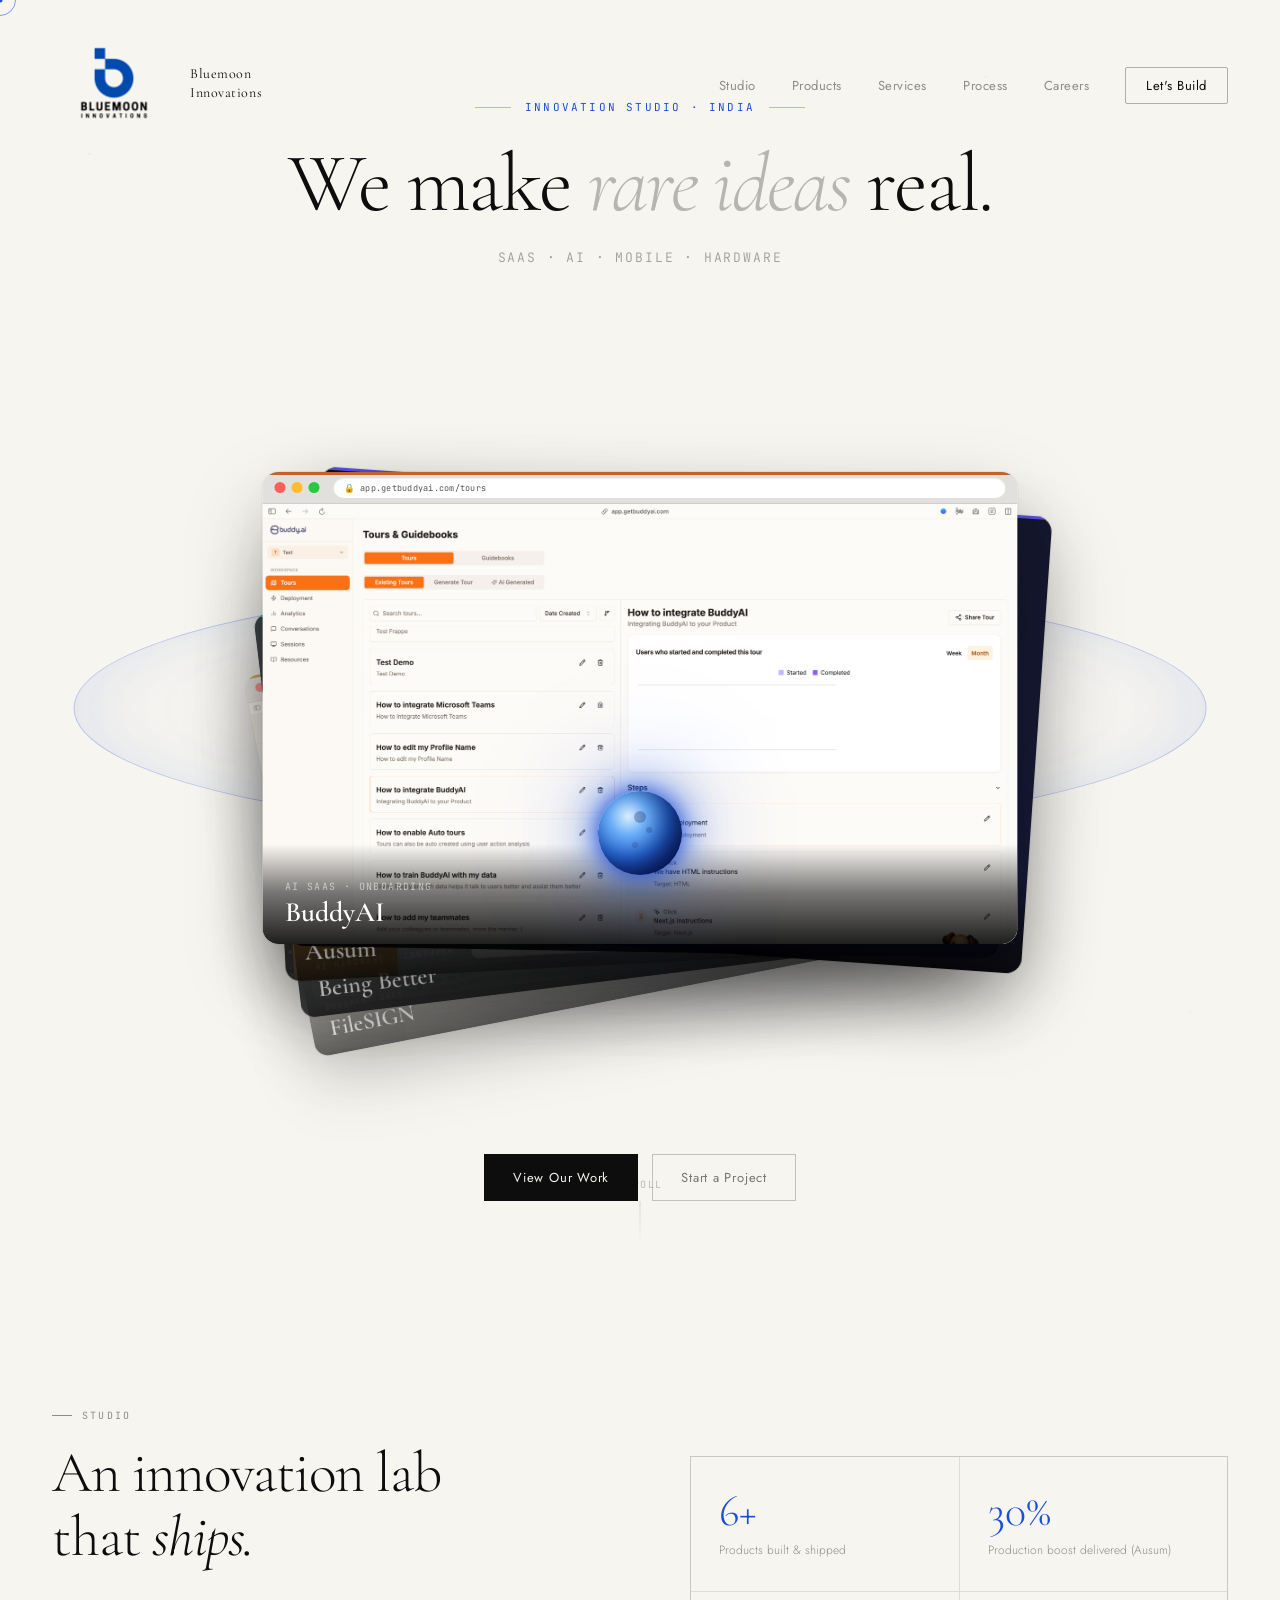
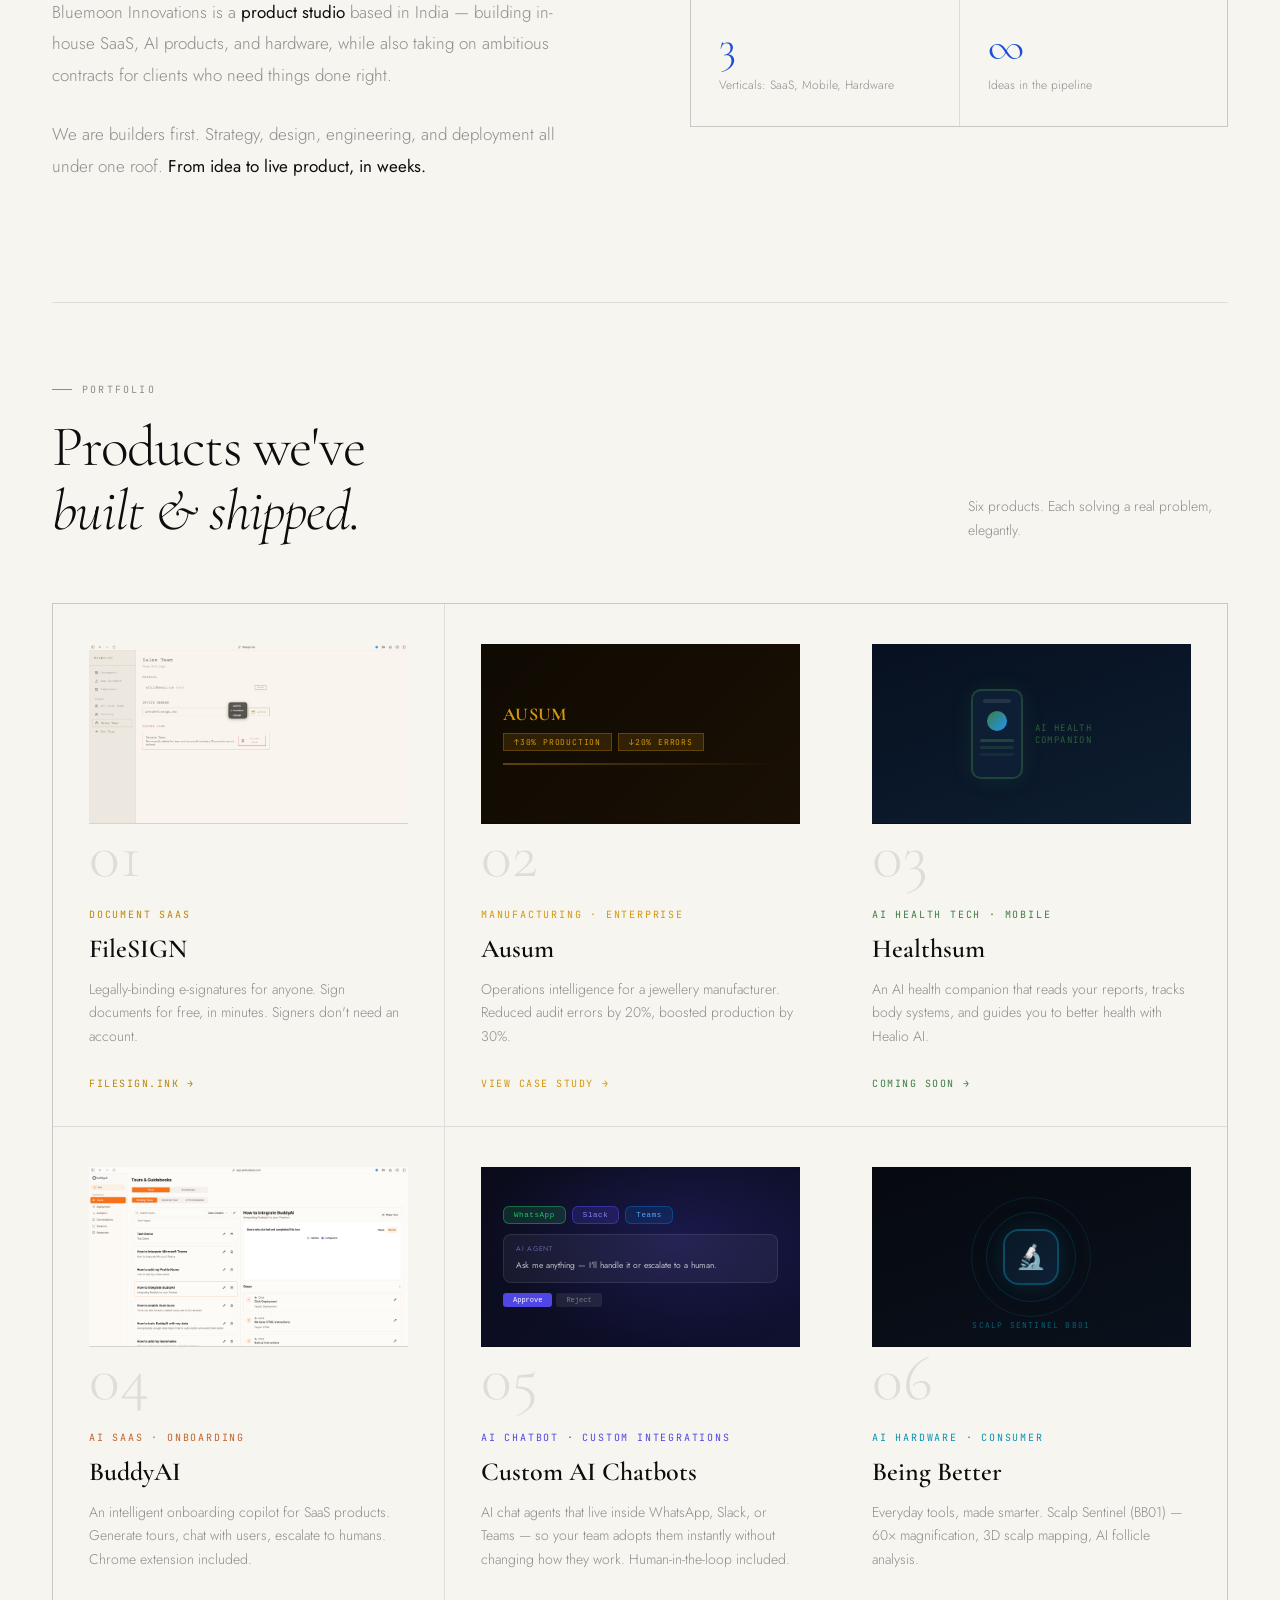
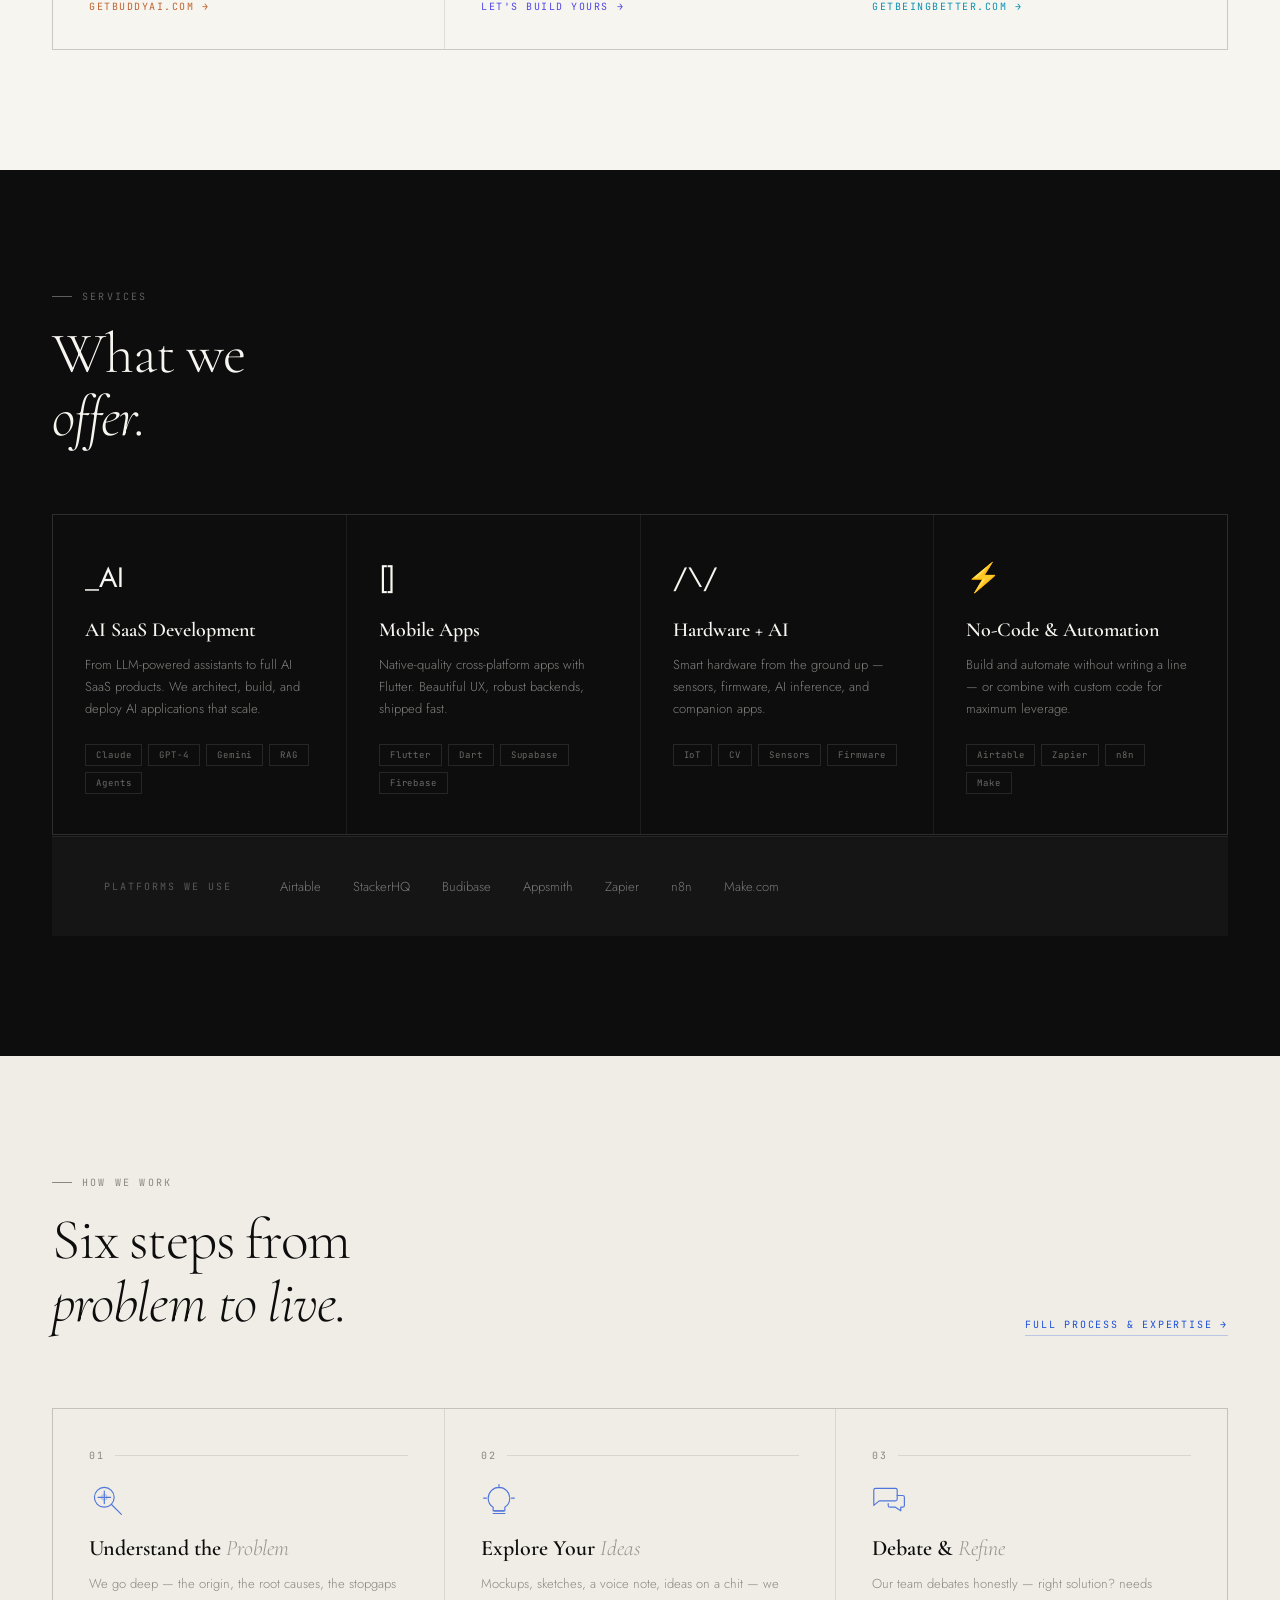
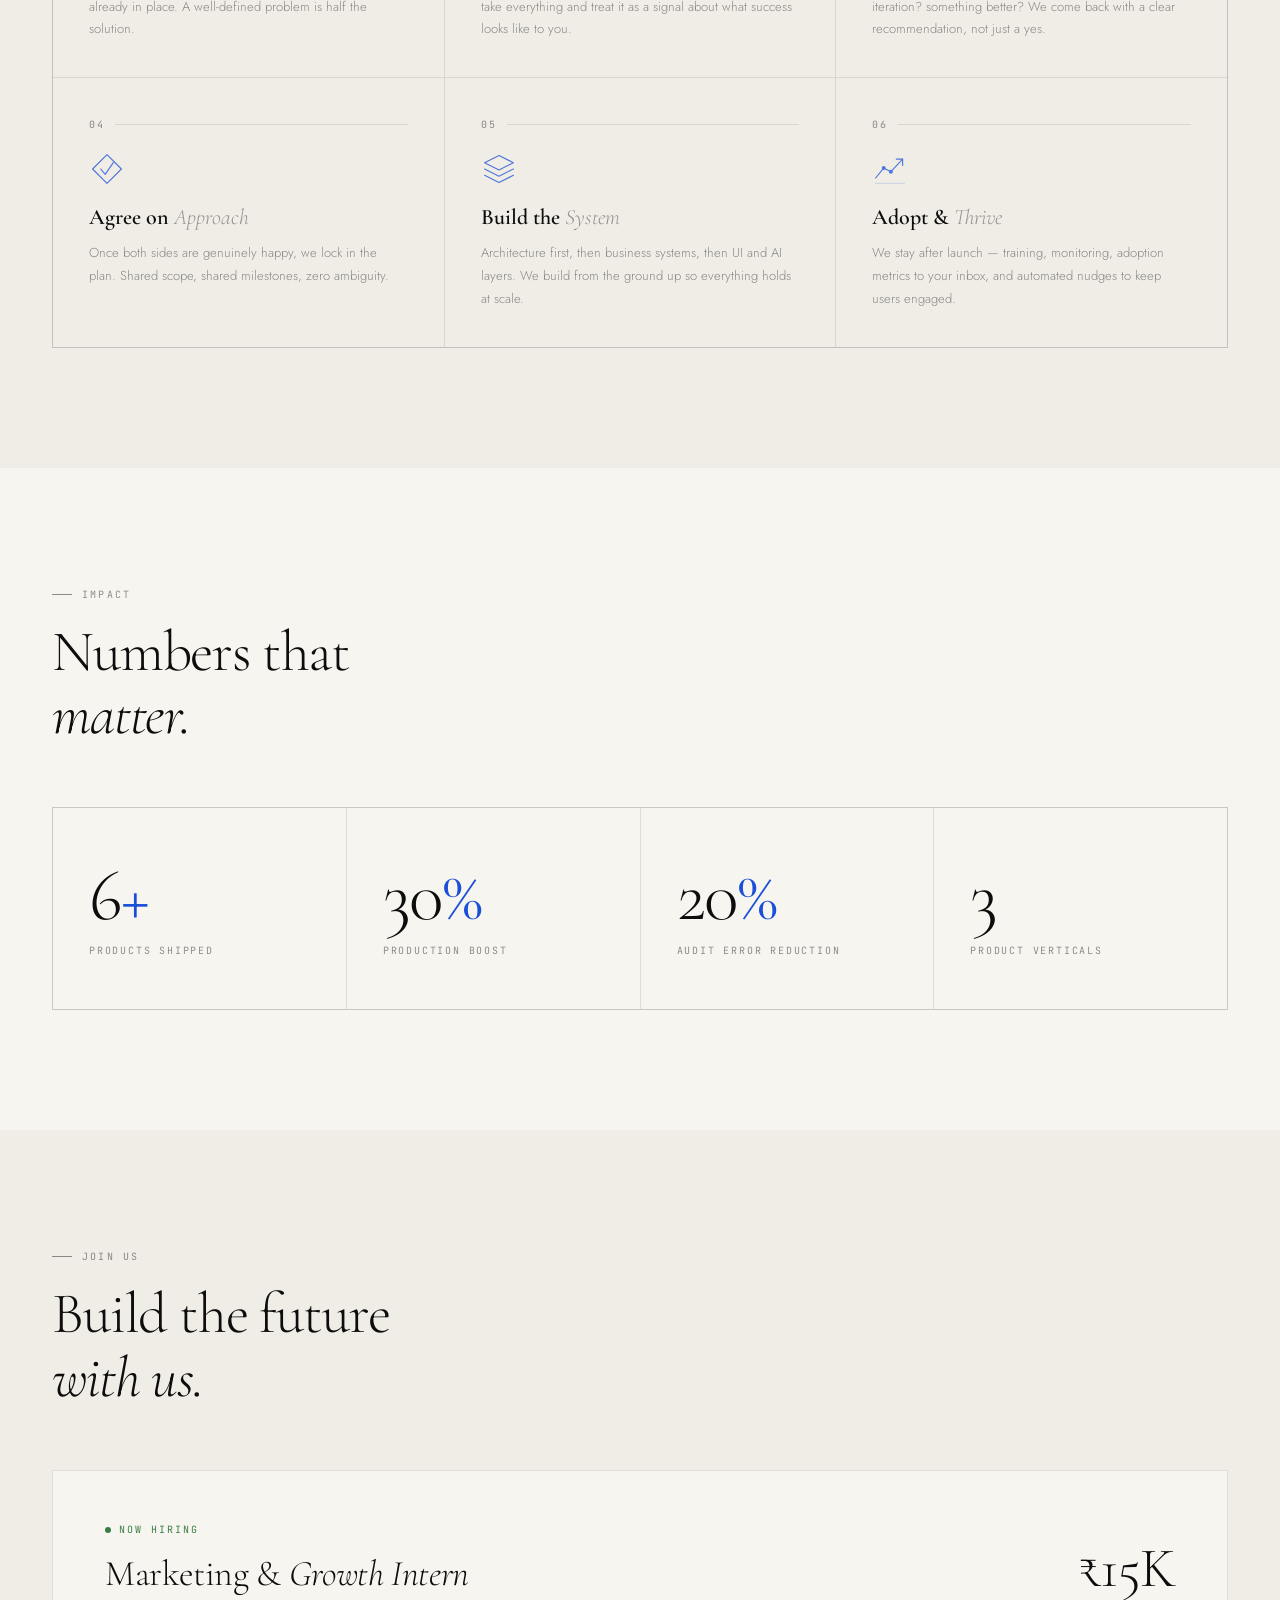
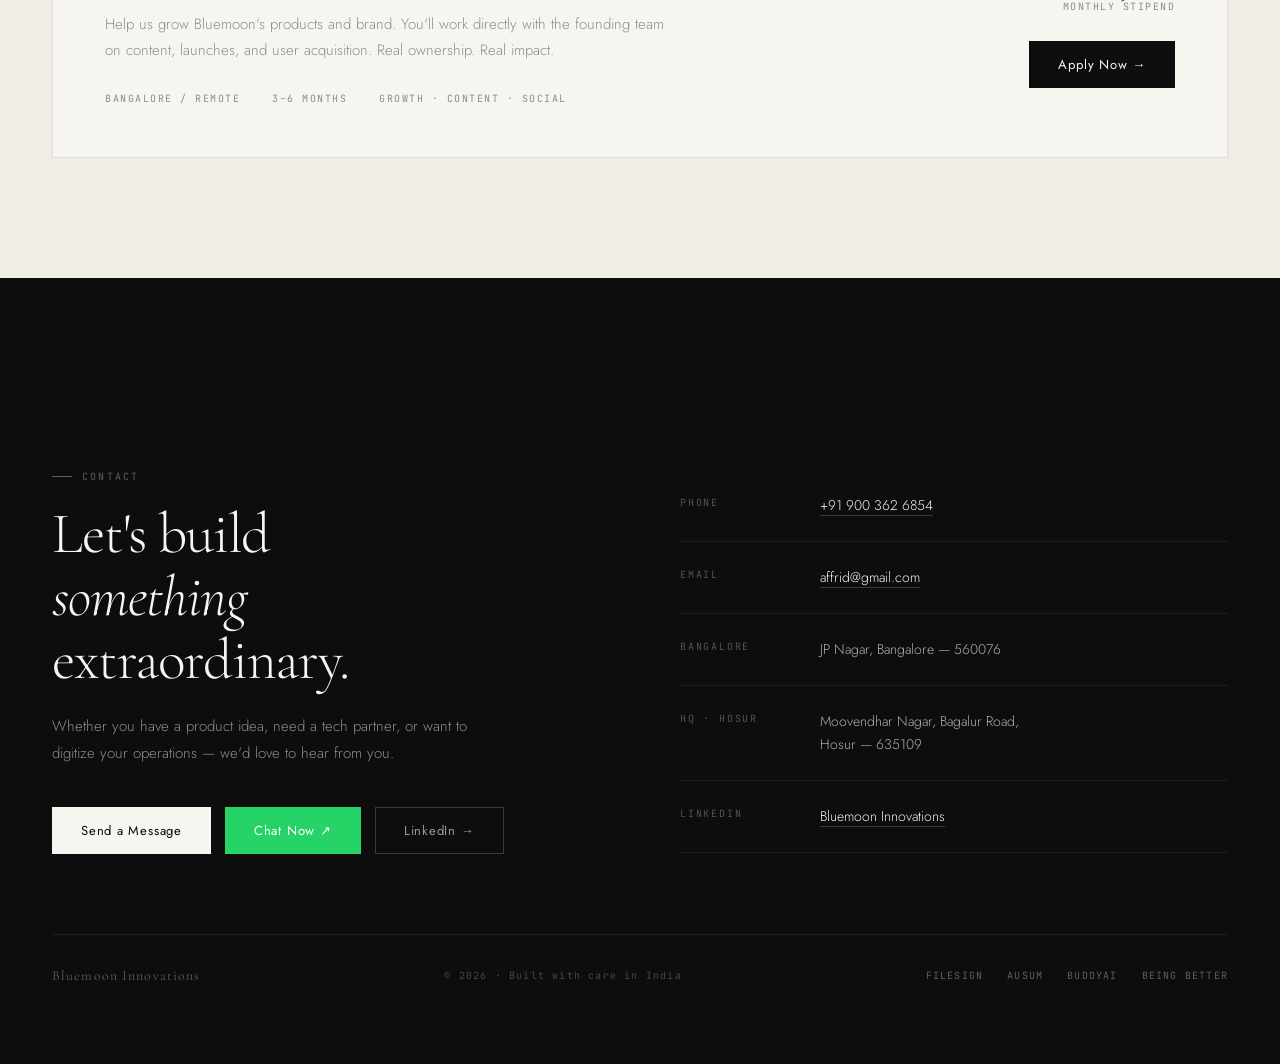
==== commit b6090ed9: "feat: add Askade lead capture pop-up Embeds gamified lead capture form (Askade) as a timed pop-up on" ====
--- a/index.html
+++ b/index.html
@@ -536,6 +536,82 @@
 .footer-links { display: flex; gap: 24px; }
 .footer-links a { font-family: var(--mono); font-size: 10px; letter-spacing: 0.12em; color: rgba(247,245,240,0.35); text-decoration: none; text-transform: uppercase; transition: color .2s; }
 .footer-links a:hover { color: var(--cream); }
+
+/* ── ASKADE LEAD POP-UP ───────────────────────────────── */
+#bm-teaser {
+  position: fixed; bottom: 32px; right: 32px; z-index: 8000;
+  display: flex; align-items: center; gap: 12px;
+  background: var(--ink); color: var(--cream);
+  padding: 14px 20px 14px 16px;
+  border-left: 3px solid var(--blue);
+  box-shadow: 0 8px 40px rgba(0,0,0,.28), 0 2px 8px rgba(0,0,0,.15);
+  cursor: pointer;
+  transform: translateY(120px); opacity: 0;
+  transition: transform .45s cubic-bezier(.2,0,0,1), opacity .45s ease;
+  max-width: 320px;
+}
+#bm-teaser.show { transform: translateY(0); opacity: 1; }
+#bm-teaser-icon { font-size: 22px; flex-shrink: 0; }
+#bm-teaser-text { flex: 1; }
+#bm-teaser-text strong { display: block; font-family: var(--serif); font-size: 15px; font-weight: 600; line-height: 1.2; color: var(--cream); margin-bottom: 3px; }
+#bm-teaser-text span { font-family: var(--mono); font-size: 9px; letter-spacing: .14em; text-transform: uppercase; color: rgba(247,245,240,.4); }
+#bm-teaser-cta { font-family: var(--mono); font-size: 9px; letter-spacing: .14em; text-transform: uppercase; color: var(--blue); white-space: nowrap; padding: 6px 12px; border: 1px solid rgba(27,79,216,.4); transition: background .2s, color .2s, border-color .2s; flex-shrink: 0; }
+#bm-teaser:hover #bm-teaser-cta { background: var(--blue); color: var(--cream); border-color: var(--blue); }
+#bm-teaser-dismiss { position: absolute; top: 6px; right: 8px; background: none; border: none; color: rgba(247,245,240,.3); font-size: 12px; line-height: 1; cursor: pointer; padding: 2px 4px; }
+#bm-teaser-dismiss:hover { color: rgba(247,245,240,.7); }
+
+#bm-modal-overlay {
+  position: fixed; inset: 0; z-index: 9000;
+  background: rgba(13,13,13,.72);
+  backdrop-filter: blur(6px);
+  display: flex; align-items: center; justify-content: center;
+  padding: 20px;
+  opacity: 0; pointer-events: none;
+  transition: opacity .35s ease;
+}
+#bm-modal-overlay.open { opacity: 1; pointer-events: all; }
+
+#bm-modal {
+  background: var(--cream);
+  width: 100%; max-width: 560px;
+  position: relative;
+  transform: translateY(24px) scale(.97);
+  transition: transform .4s cubic-bezier(.2,0,0,1);
+  overflow: hidden;
+}
+#bm-modal-overlay.open #bm-modal { transform: translateY(0) scale(1); }
+
+#bm-modal-header {
+  padding: 32px 36px 24px;
+  border-bottom: 1px solid var(--rule);
+  display: flex; justify-content: space-between; align-items: flex-start; gap: 20px;
+}
+#bm-modal-header-text {}
+#bm-modal-label { font-family: var(--mono); font-size: 9px; letter-spacing: .2em; text-transform: uppercase; color: var(--blue); margin-bottom: 10px; display: flex; align-items: center; gap: 8px; }
+#bm-modal-label::before { content: ''; display: inline-block; width: 16px; height: 1px; background: rgba(27,79,216,.4); }
+#bm-modal-title { font-family: var(--serif); font-size: 28px; font-weight: 300; line-height: 1.1; letter-spacing: -.01em; color: var(--ink); }
+#bm-modal-title em { font-style: italic; color: rgba(13,13,13,.35); }
+#bm-modal-sub { font-size: 13px; font-weight: 300; color: var(--muted); line-height: 1.7; margin-top: 10px; }
+#bm-modal-close { background: none; border: none; cursor: pointer; color: var(--muted); font-size: 20px; line-height: 1; padding: 4px; flex-shrink: 0; transition: color .2s; }
+#bm-modal-close:hover { color: var(--ink); }
+
+#bm-modal-game { width: 100%; height: 540px; border: none; display: block; background: #0D0D0D; }
+
+#bm-modal-footer {
+  padding: 14px 36px;
+  border-top: 1px solid var(--rule);
+  display: flex; align-items: center; gap: 12px;
+}
+#bm-modal-footer-badge { width: 6px; height: 6px; border-radius: 50%; background: #3A7D44; flex-shrink: 0; }
+#bm-modal-footer p { font-family: var(--mono); font-size: 9px; letter-spacing: .1em; text-transform: uppercase; color: var(--muted); line-height: 1.5; }
+
+@media (max-width: 960px) {
+  #bm-teaser { bottom: 20px; right: 16px; left: 16px; max-width: none; }
+  #bm-modal-header { padding: 24px 20px 18px; }
+  #bm-modal-title { font-size: 22px; }
+  #bm-modal-game { height: 420px; }
+  #bm-modal-footer { padding: 12px 20px; }
+}
 
 /* ── SCROLL REVEAL ────────────────────────────────────── */
 .reveal { opacity: 0; transform: translateY(28px); transition: opacity .7s ease, transform .7s ease; }
@@ -1147,6 +1223,44 @@
   </div>
 </section>
 
+<!-- ── ASKADE LEAD CAPTURE POP-UP ── -->
+
+<!-- Teaser Pill -->
+<div id="bm-teaser">
+  <button id="bm-teaser-dismiss" title="Dismiss">×</button>
+  <div id="bm-teaser-icon">🎮</div>
+  <div id="bm-teaser-text">
+    <strong>Got an idea worth building?</strong>
+    <span>Play 2 mins · Get a free analysis</span>
+  </div>
+  <div id="bm-teaser-cta">Try it →</div>
+</div>
+
+<!-- Modal Overlay -->
+<div id="bm-modal-overlay" role="dialog" aria-modal="true" aria-labelledby="bm-modal-title-text">
+  <div id="bm-modal">
+    <div id="bm-modal-header">
+      <div id="bm-modal-header-text">
+        <div id="bm-modal-label">Free Idea Analysis</div>
+        <div id="bm-modal-title"><span id="bm-modal-title-text">Tell us what you<br>want to <em>build.</em></span></div>
+        <p id="bm-modal-sub">Play a 2-minute game, share your idea — and we'll send you a free architecture sketch, feasibility analysis, and delivery estimate. To your inbox. In 1 business day.</p>
+      </div>
+      <button id="bm-modal-close" aria-label="Close">×</button>
+    </div>
+    <iframe
+      id="bm-modal-game"
+      src="about:blank"
+      data-src="https://askade.vercel.app/play/542d067a-4241-45ec-91e5-b8d097321aa9/bubble"
+      title="Share your idea — Askade by Bluemoon"
+      allowfullscreen
+    ></iframe>
+    <div id="bm-modal-footer">
+      <div id="bm-modal-footer-badge"></div>
+      <p>No spam. No sales calls. Just a free, genuine assessment — sent straight to your inbox.</p>
+    </div>
+  </div>
+</div>
+
 <script>
 /* ── CURSOR ── */
 const cur = document.getElementById('cur');
@@ -1233,6 +1347,78 @@
   card.style.transition='transform .4s cubic-bezier(.2,0,0,1), box-shadow .4s ease';
 });
 
+/* ── ASKADE LEAD POP-UP ── */
+(function(){
+  const STORAGE_KEY = 'bm_lead_dismissed';
+  const DELAY_MS    = 30000; // 30 s before teaser appears
+
+  const teaser  = document.getElementById('bm-teaser');
+  const overlay = document.getElementById('bm-modal-overlay');
+  const iframe  = document.getElementById('bm-modal-game');
+
+  if (!teaser || !overlay || !iframe) return;
+  if (sessionStorage.getItem(STORAGE_KEY)) return;
+
+  function showTeaser() {
+    teaser.classList.add('show');
+    // cursor hover effect
+    [teaser].forEach(el=>{ el.addEventListener('mouseenter',()=>cur.classList.add('hover')); el.addEventListener('mouseleave',()=>cur.classList.remove('hover')); });
+  }
+
+  function openModal() {
+    // lazy-load the iframe only on open
+    if (iframe.src === 'about:blank' || !iframe.src.includes('askade')) {
+      iframe.src = iframe.dataset.src;
+    }
+    overlay.classList.add('open');
+    document.body.style.overflow = 'hidden';
+    teaser.classList.remove('show');
+  }
+
+  function closeModal() {
+    overlay.classList.remove('open');
+    document.body.style.overflow = '';
+  }
+
+  function dismiss() {
+    teaser.classList.remove('show');
+    sessionStorage.setItem(STORAGE_KEY, '1');
+  }
+
+  // Trigger: 30 s timer
+  let teaserTimer = setTimeout(showTeaser, DELAY_MS);
+
+  // Trigger: exit intent (mouse leaves top of viewport)
+  document.addEventListener('mouseleave', function onLeave(e) {
+    if (e.clientY <= 0 && !sessionStorage.getItem(STORAGE_KEY)) {
+      clearTimeout(teaserTimer);
+      showTeaser();
+      document.removeEventListener('mouseleave', onLeave);
+    }
+  });
+
+  // Teaser click → open modal
+  teaser.addEventListener('click', function(e) {
+    if (e.target === document.getElementById('bm-teaser-dismiss')) return;
+    openModal();
+  });
+
+  // Dismiss X on teaser
+  document.getElementById('bm-teaser-dismiss').addEventListener('click', function(e) {
+    e.stopPropagation();
+    dismiss();
+  });
+
+  // Close modal
+  document.getElementById('bm-modal-close').addEventListener('click', closeModal);
+  overlay.addEventListener('click', function(e) {
+    if (e.target === overlay) closeModal();
+  });
+  document.addEventListener('keydown', function(e) {
+    if (e.key === 'Escape') closeModal();
+  });
+})();
+
 </script>
 </body>
 </html>
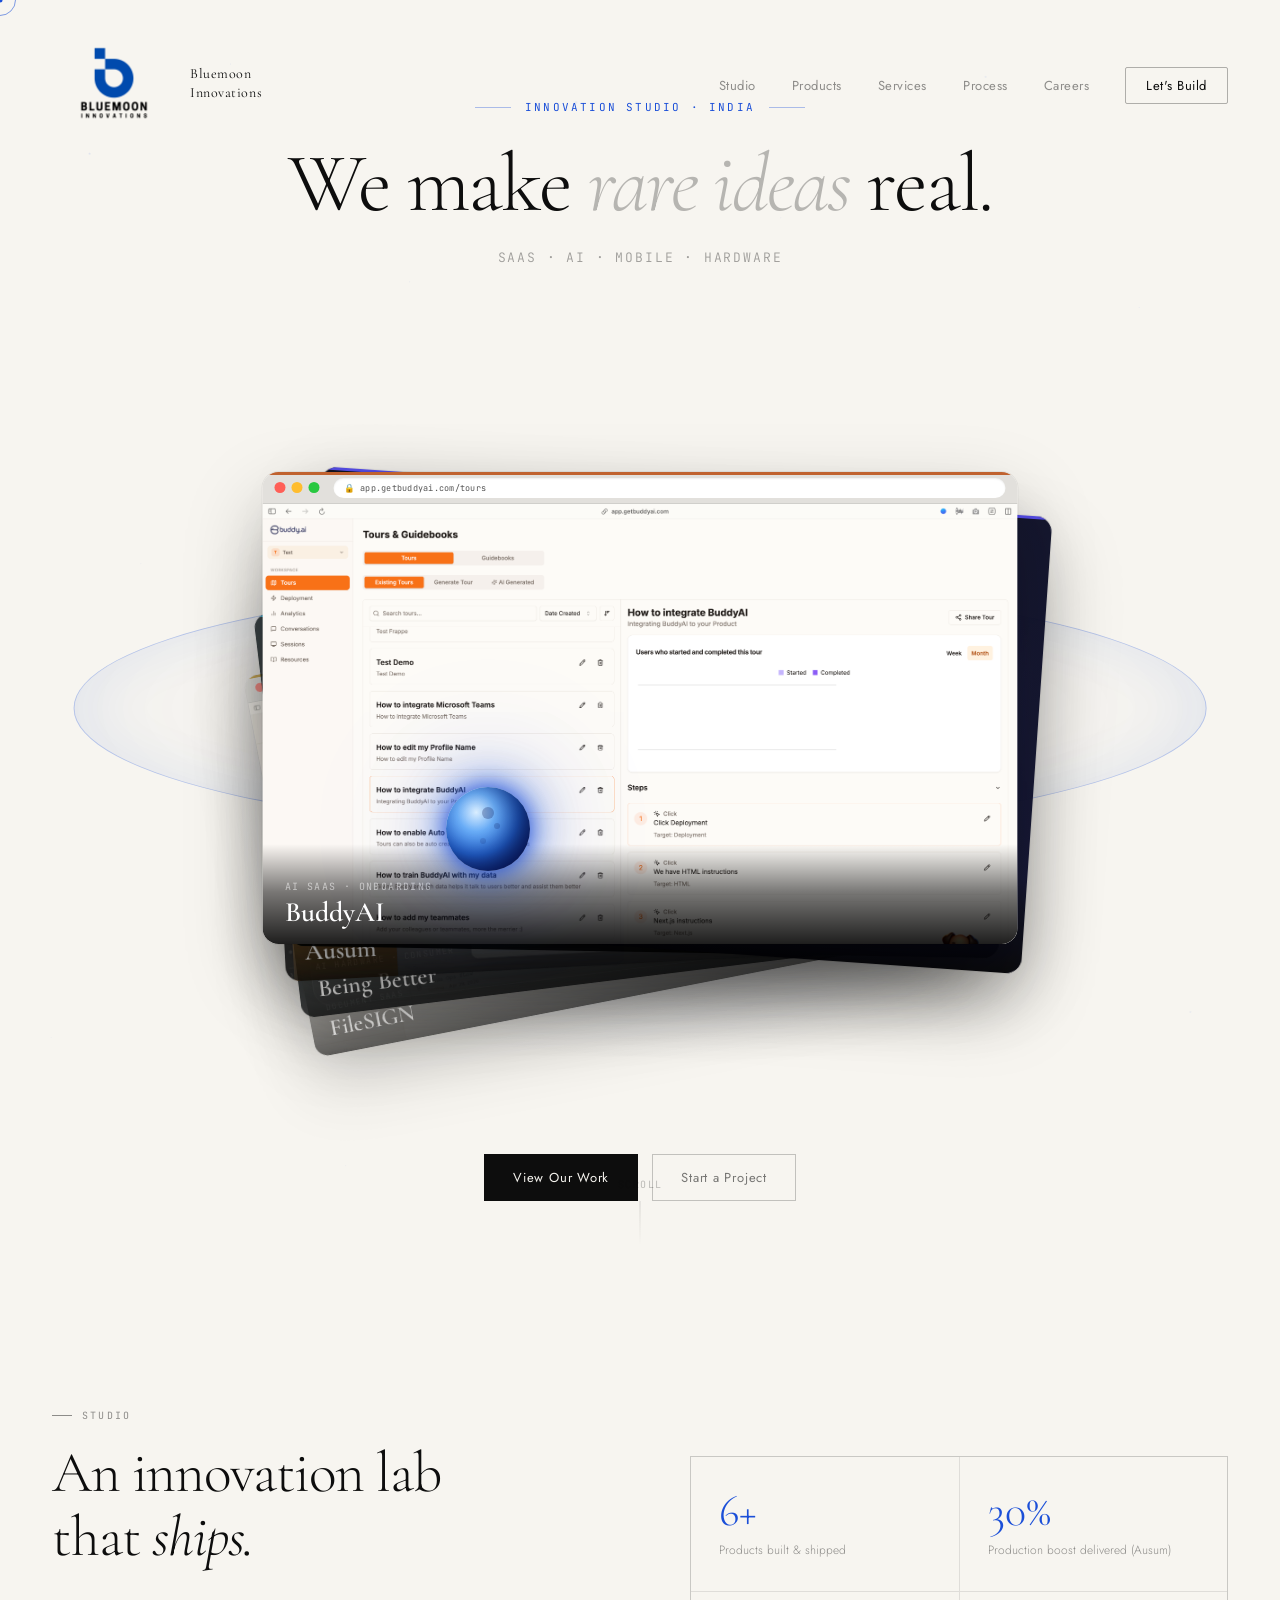
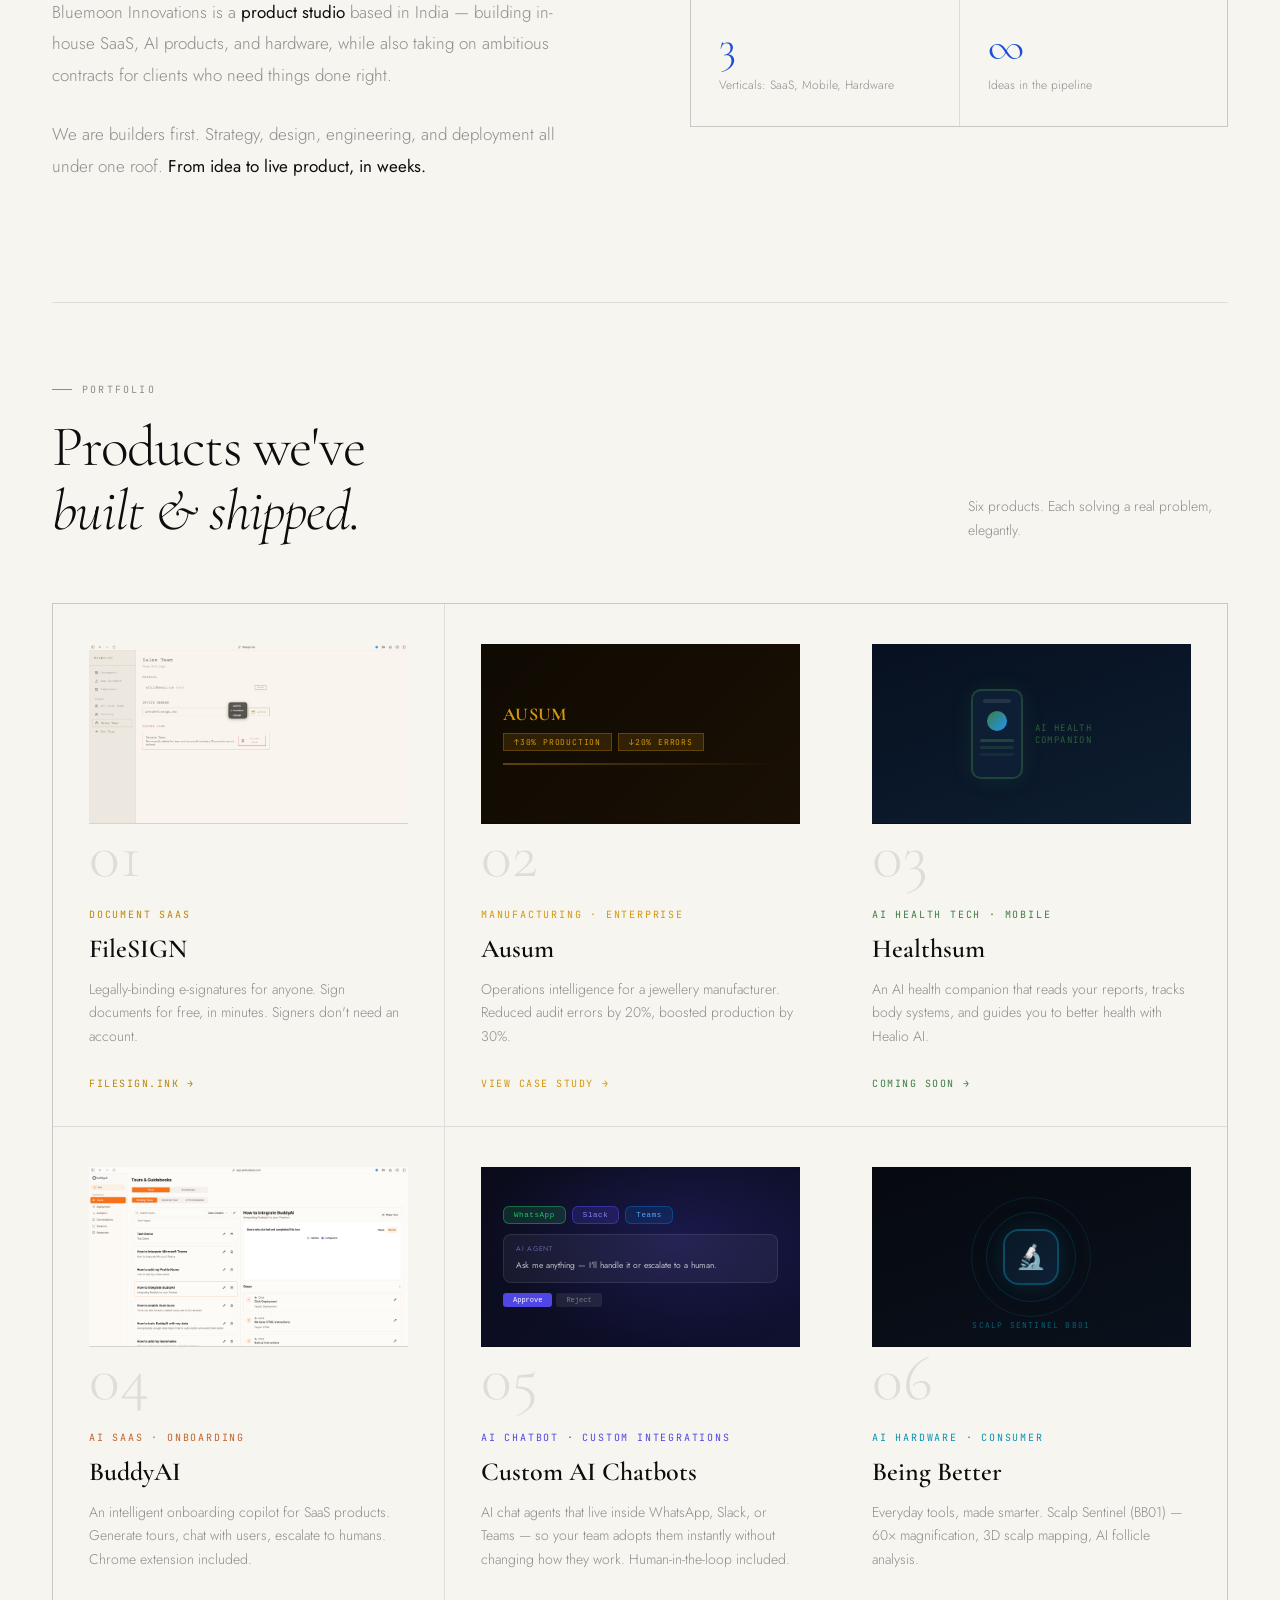
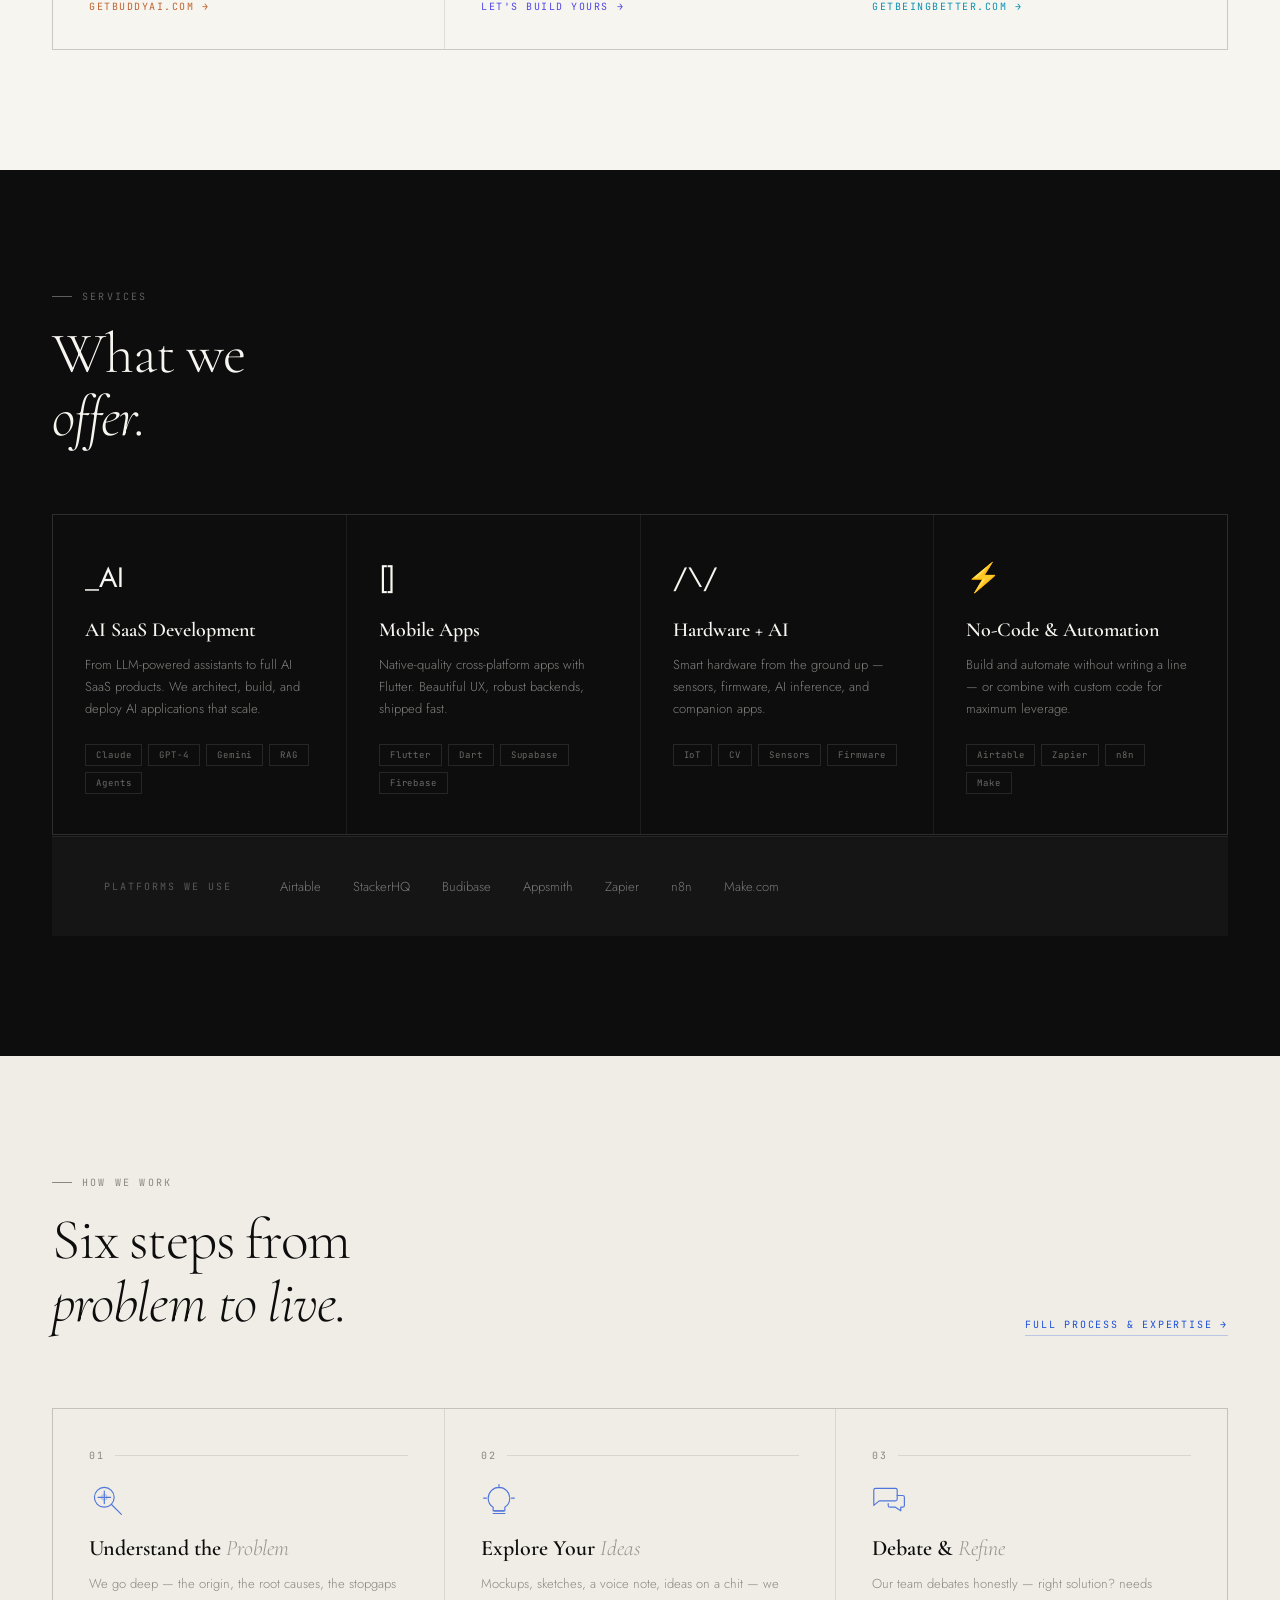
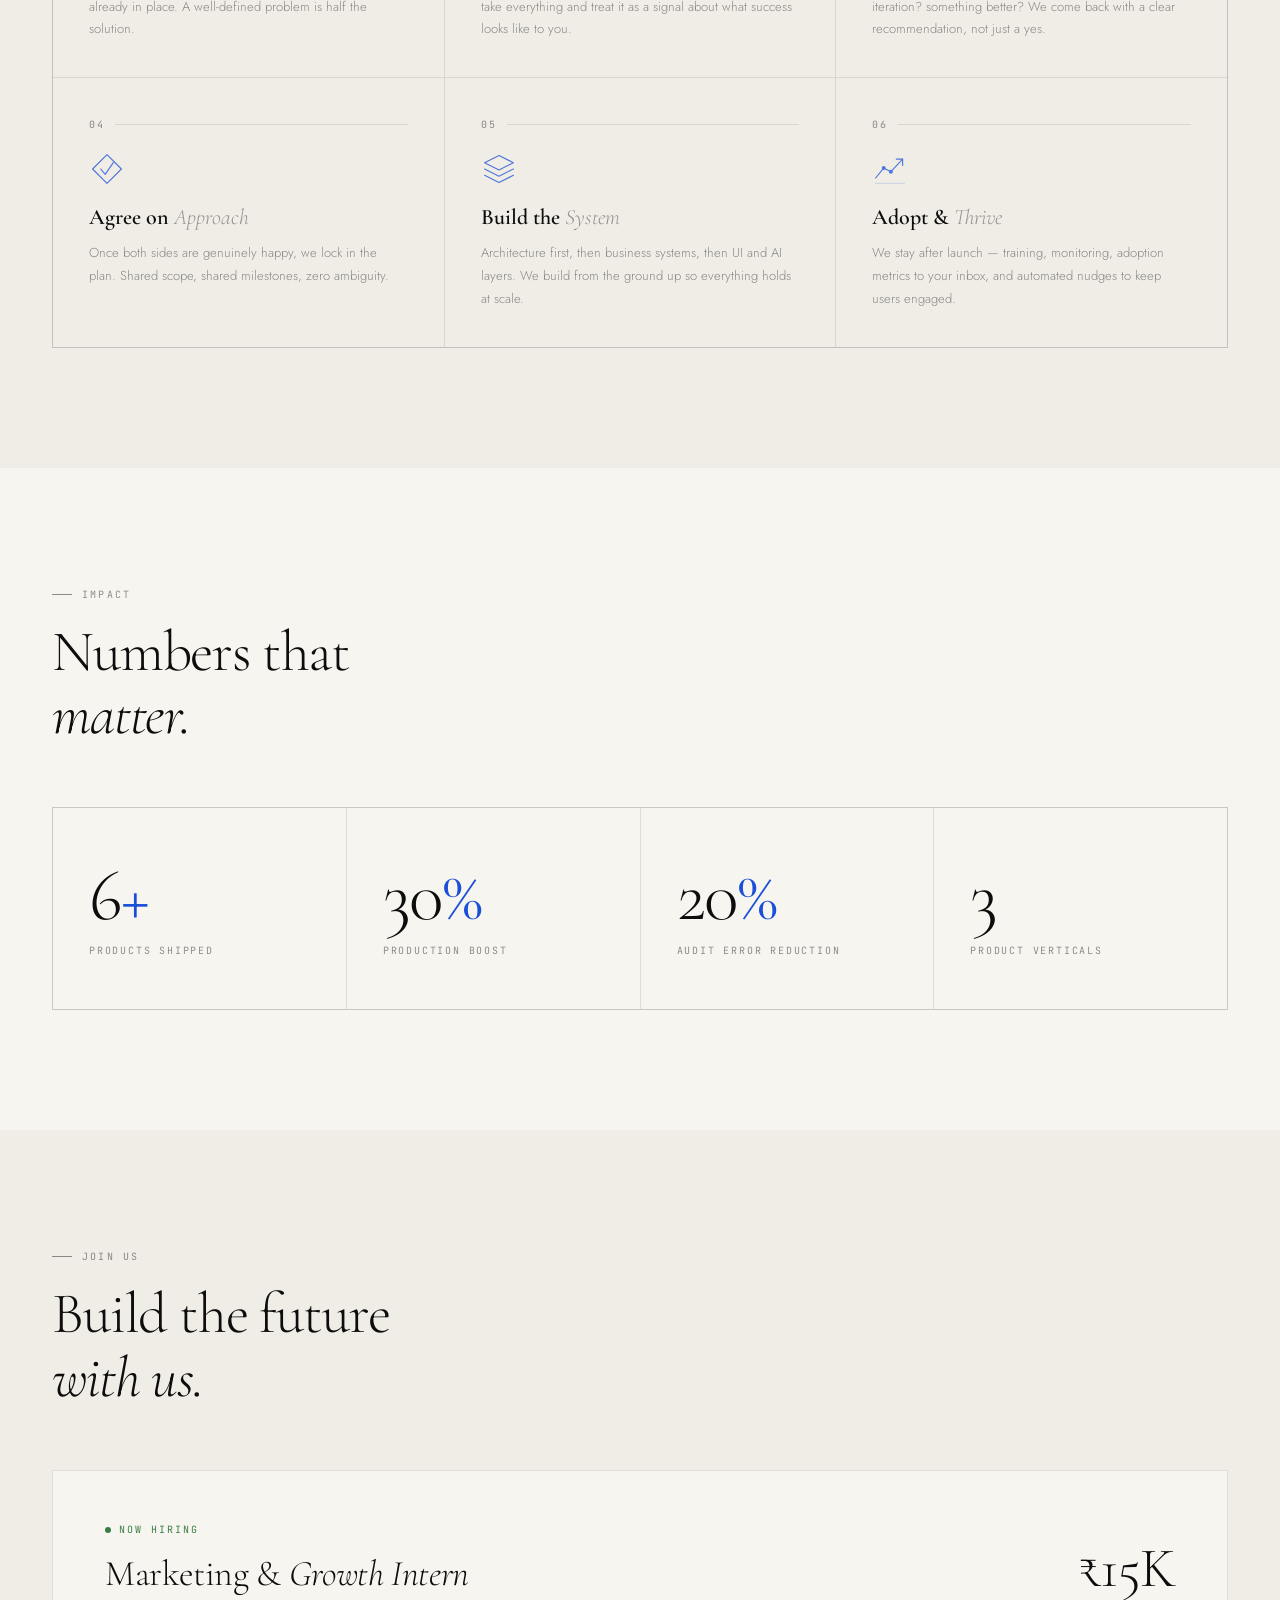
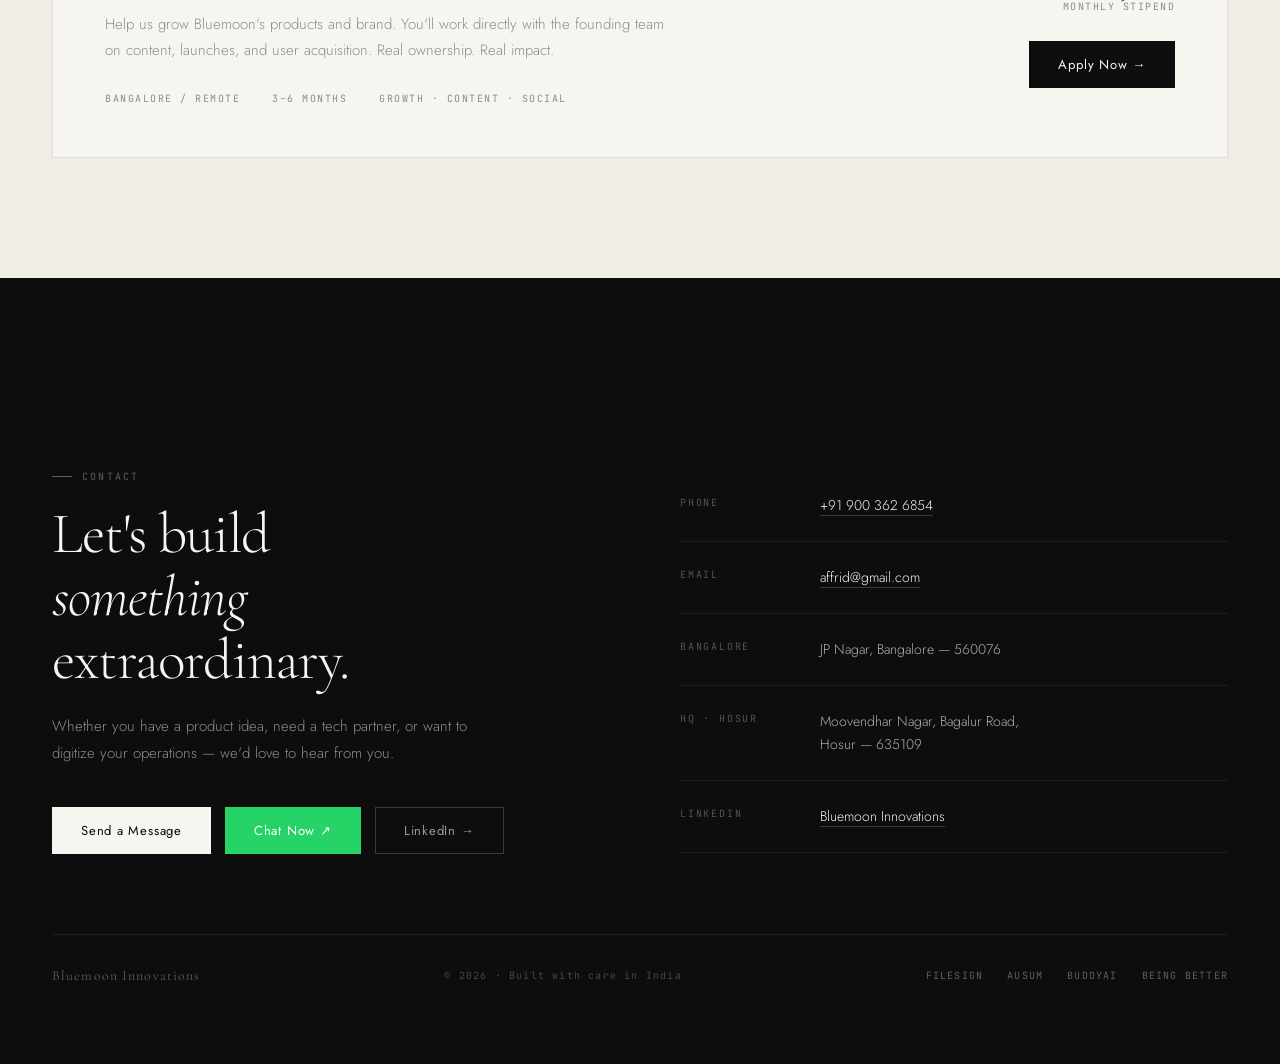
==== commit 5eeb9659: "fix: center lead capture teaser pill horizontally Co-Authored-By: Claude Sonnet 4.6 <noreply@anthrop" ====
--- a/index.html
+++ b/index.html
@@ -539,18 +539,18 @@
 
 /* ── ASKADE LEAD POP-UP ───────────────────────────────── */
 #bm-teaser {
-  position: fixed; bottom: 32px; right: 32px; z-index: 8000;
+  position: fixed; bottom: 32px; left: 50%; z-index: 8000;
   display: flex; align-items: center; gap: 12px;
   background: var(--ink); color: var(--cream);
   padding: 14px 20px 14px 16px;
   border-left: 3px solid var(--blue);
   box-shadow: 0 8px 40px rgba(0,0,0,.28), 0 2px 8px rgba(0,0,0,.15);
   cursor: pointer;
-  transform: translateY(120px); opacity: 0;
+  transform: translateX(-50%) translateY(120px); opacity: 0;
   transition: transform .45s cubic-bezier(.2,0,0,1), opacity .45s ease;
-  max-width: 320px;
-}
-#bm-teaser.show { transform: translateY(0); opacity: 1; }
+  max-width: 420px; width: max-content;
+}
+#bm-teaser.show { transform: translateX(-50%) translateY(0); opacity: 1; }
 #bm-teaser-icon { font-size: 22px; flex-shrink: 0; }
 #bm-teaser-text { flex: 1; }
 #bm-teaser-text strong { display: block; font-family: var(--serif); font-size: 15px; font-weight: 600; line-height: 1.2; color: var(--cream); margin-bottom: 3px; }
@@ -606,7 +606,7 @@
 #bm-modal-footer p { font-family: var(--mono); font-size: 9px; letter-spacing: .1em; text-transform: uppercase; color: var(--muted); line-height: 1.5; }
 
 @media (max-width: 960px) {
-  #bm-teaser { bottom: 20px; right: 16px; left: 16px; max-width: none; }
+  #bm-teaser { bottom: 20px; left: 50%; max-width: calc(100vw - 32px); width: max-content; }
   #bm-modal-header { padding: 24px 20px 18px; }
   #bm-modal-title { font-size: 22px; }
   #bm-modal-game { height: 420px; }
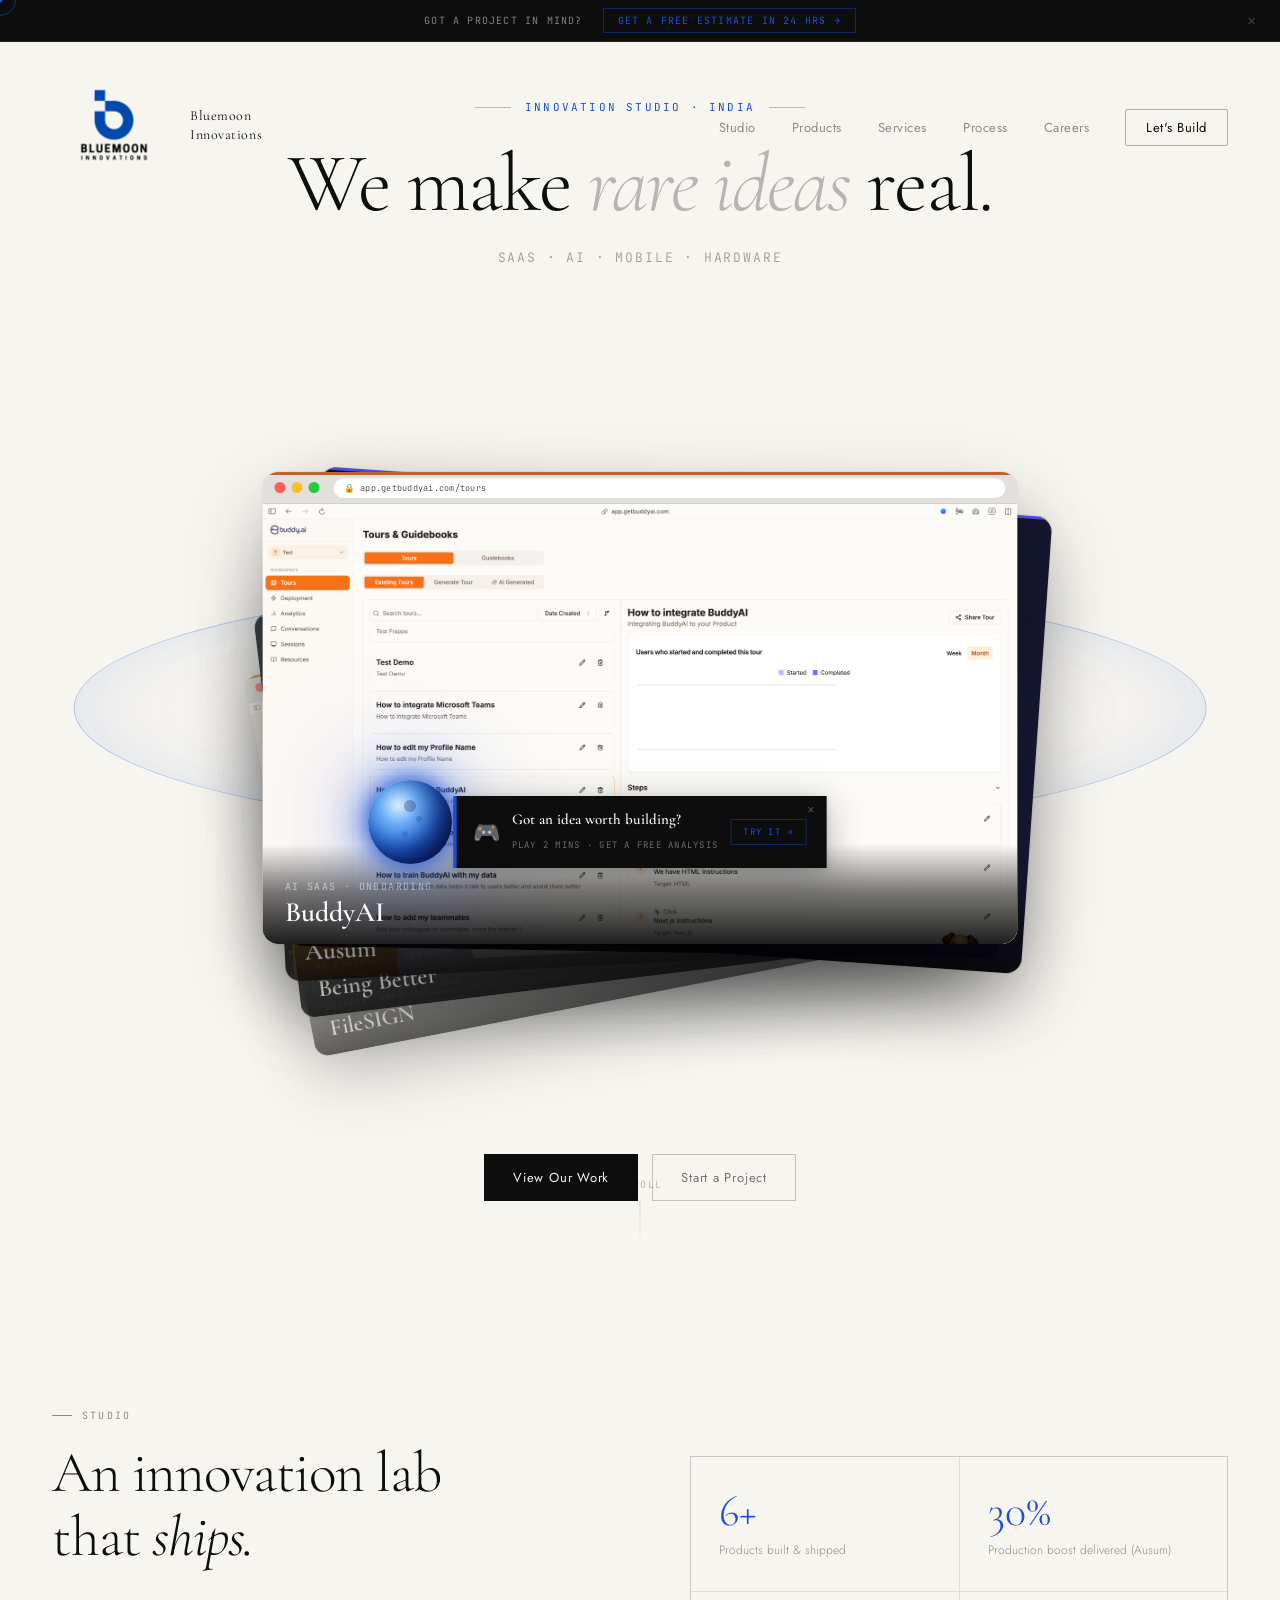
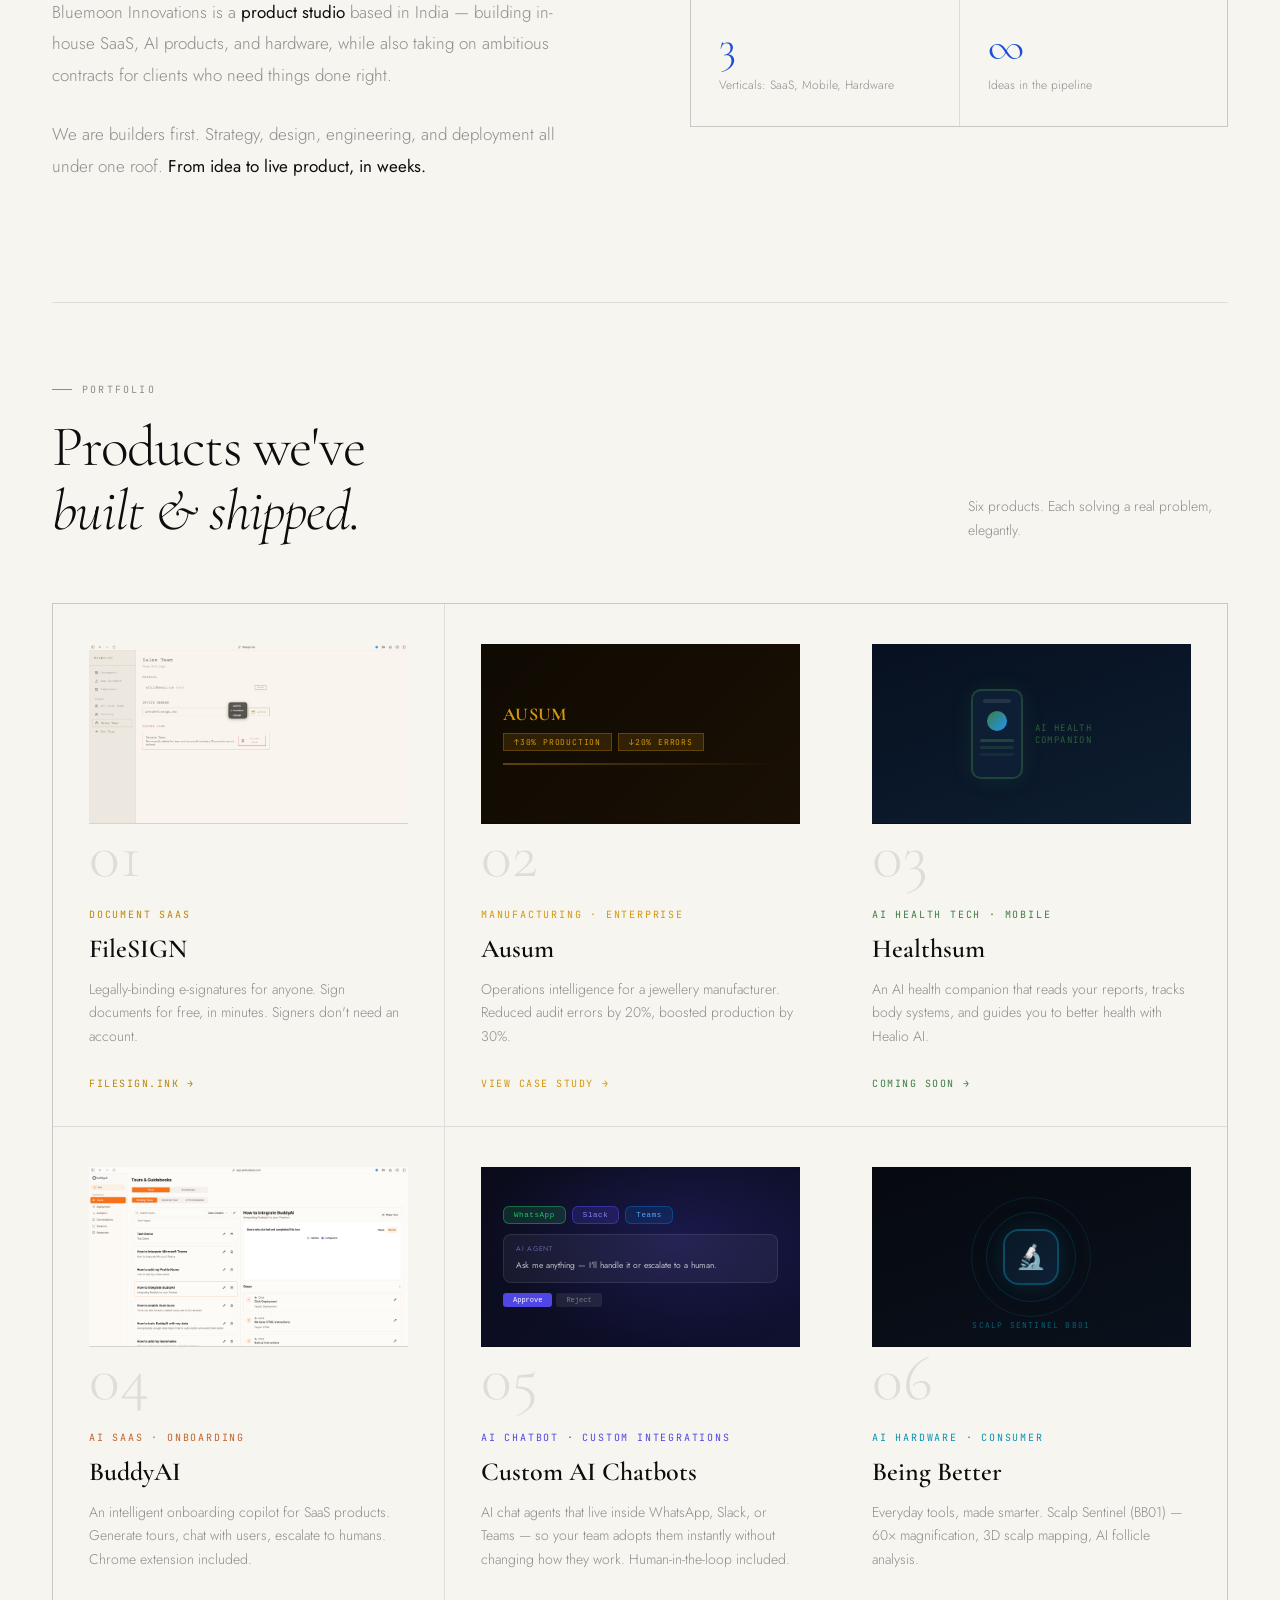
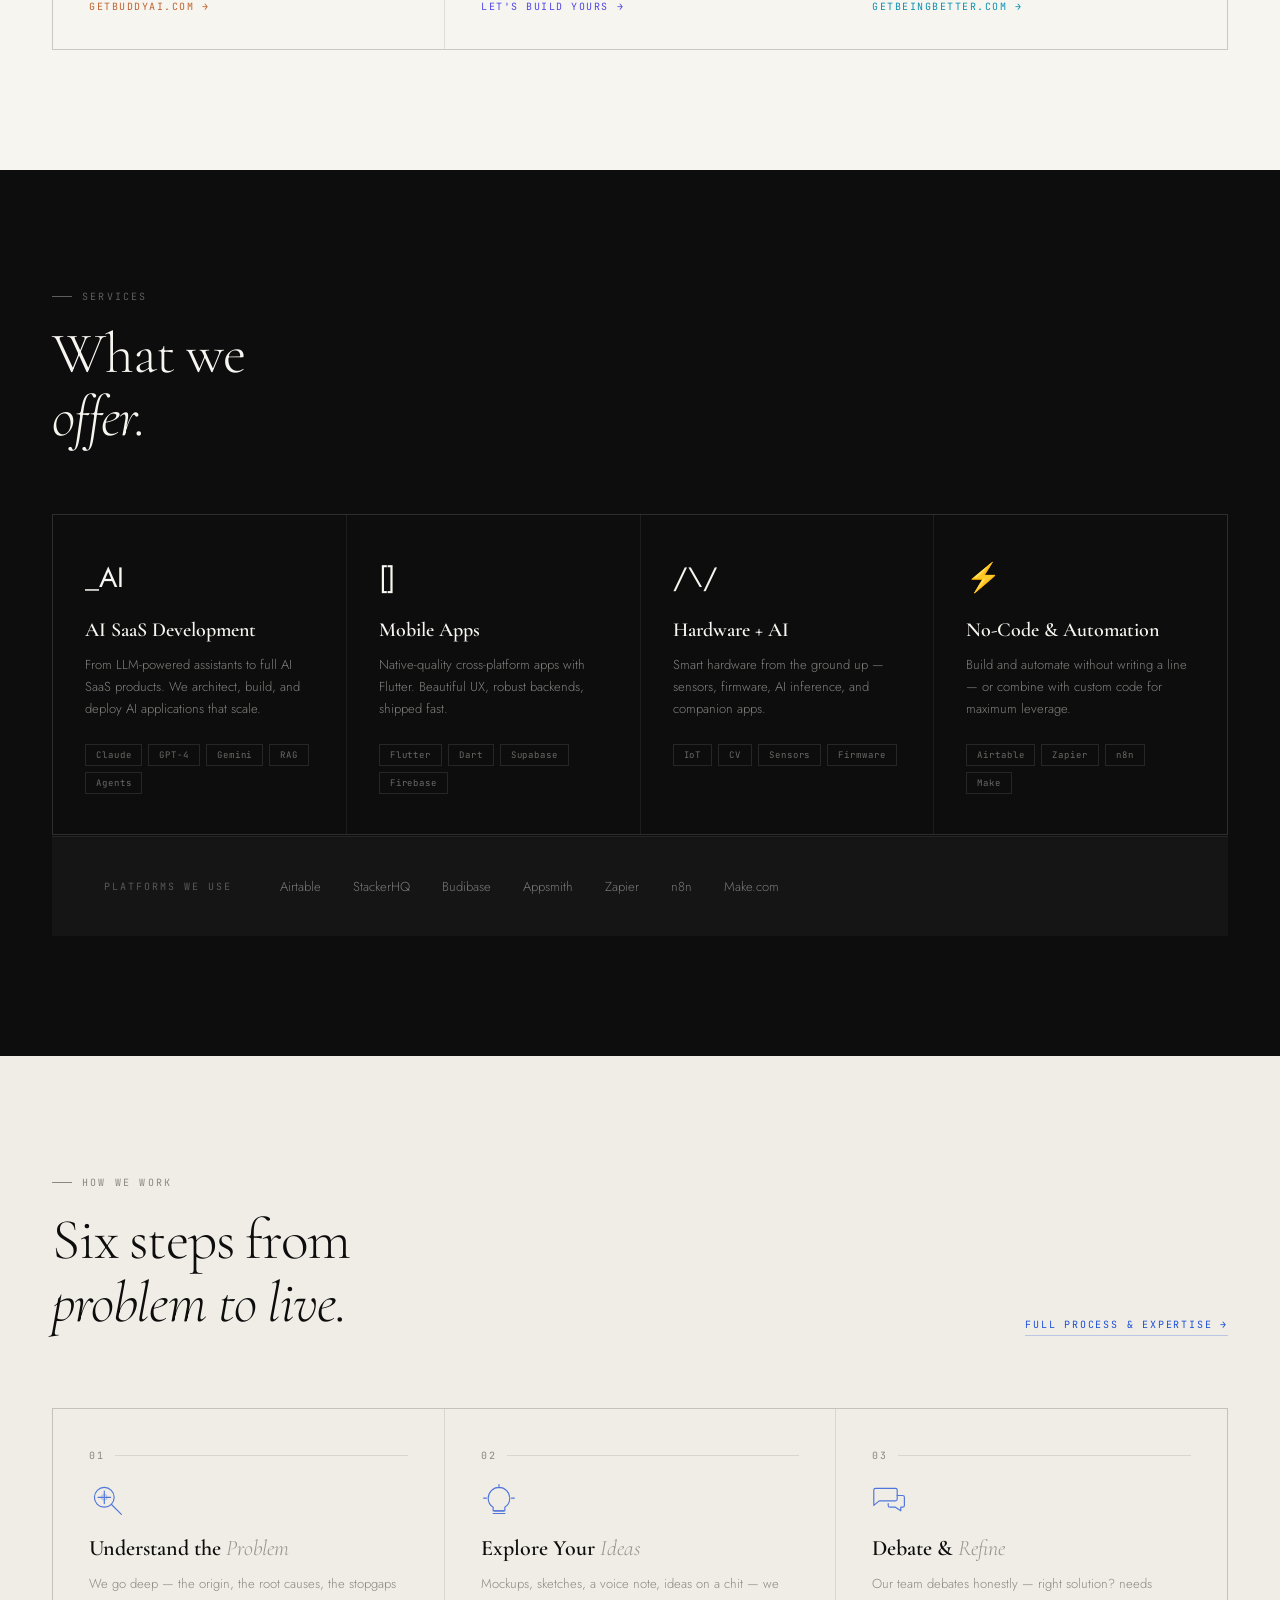
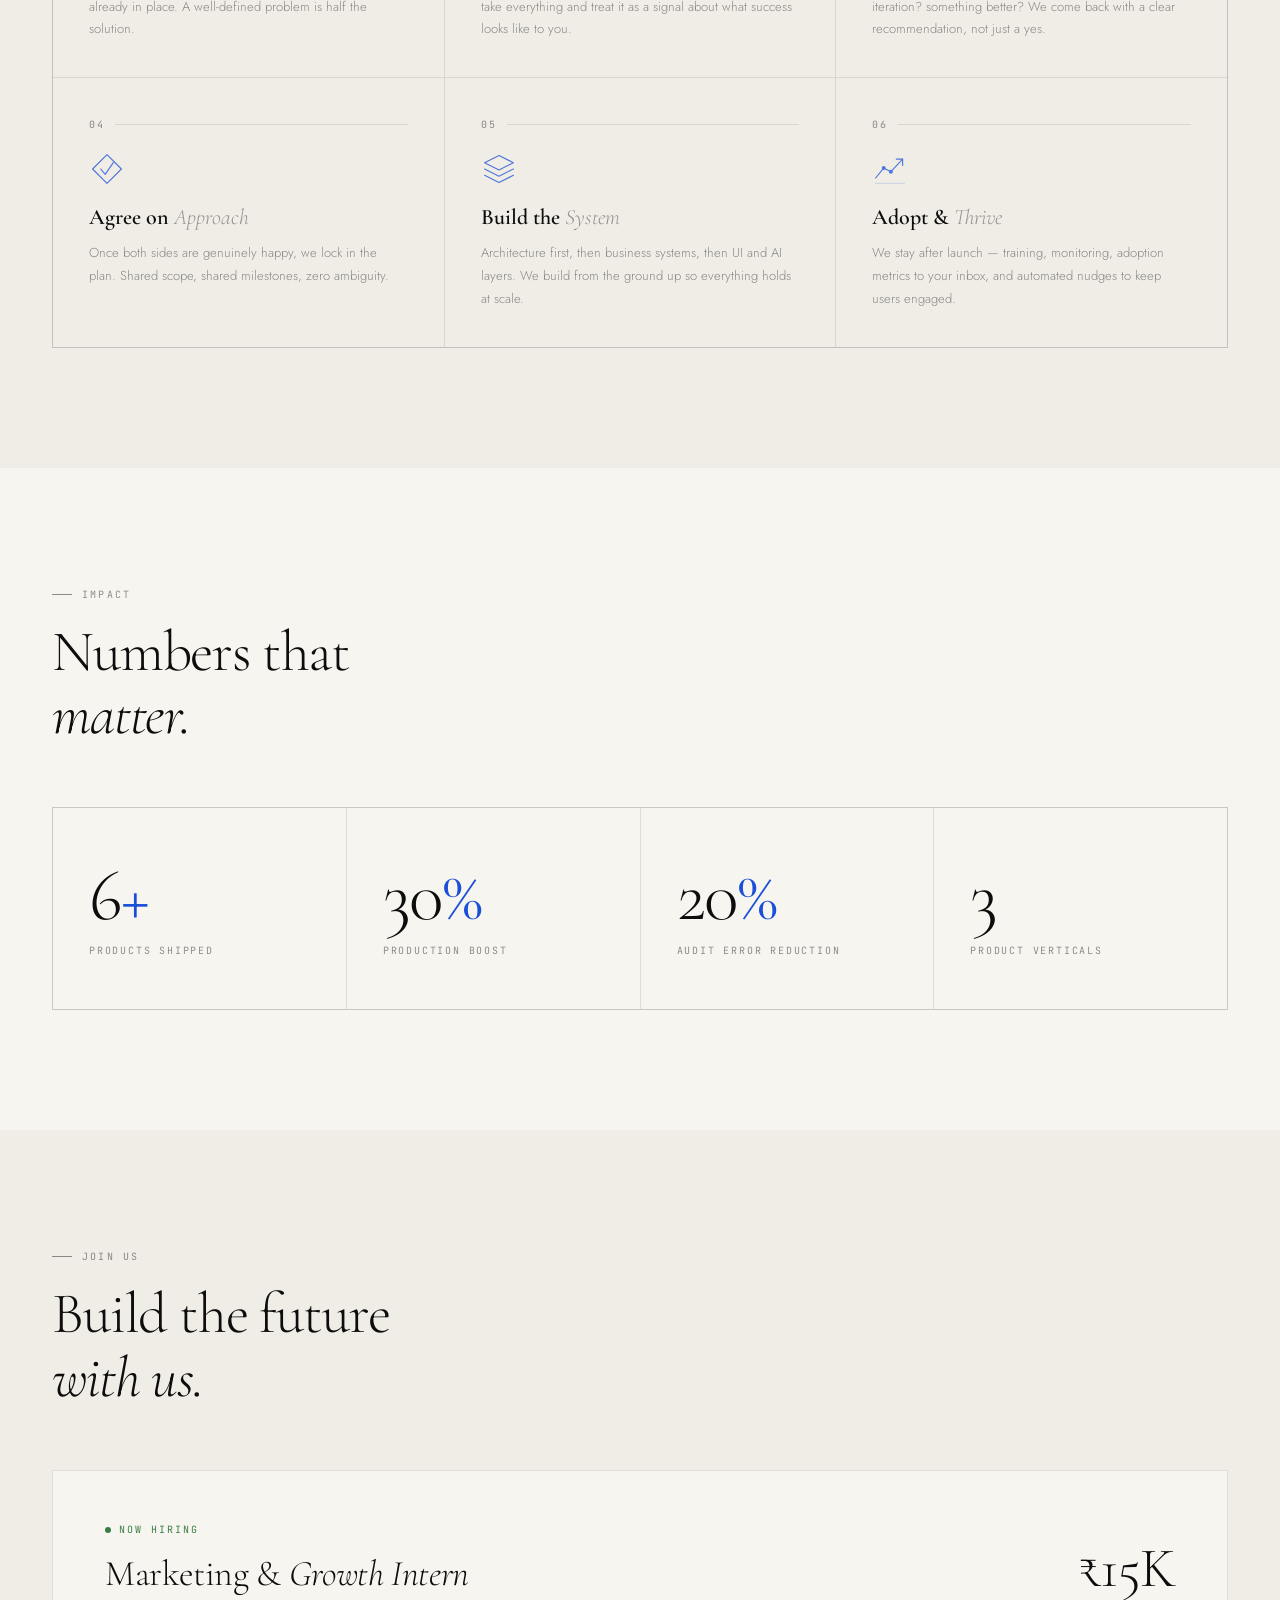
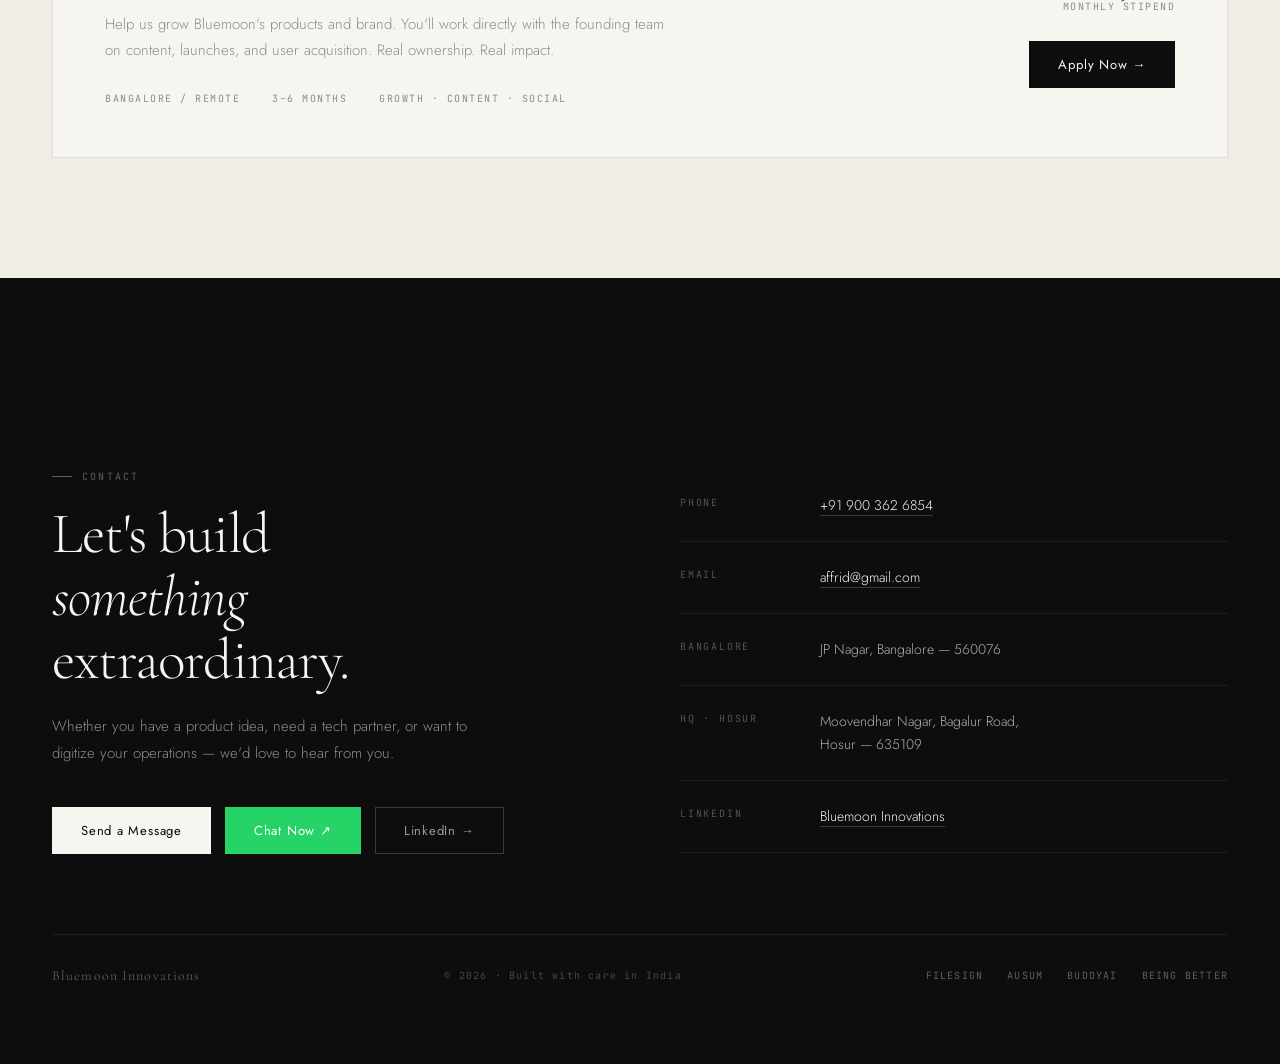
==== commit d3c8e0dd: "feat: add RB2B visitor identification + aggressive lead capture - Add RB2B pixel (token 7N850H5W2XN1" ====
--- a/index.html
+++ b/index.html
@@ -7,6 +7,8 @@
 <link rel="preconnect" href="https://fonts.googleapis.com">
 <link rel="preconnect" href="https://fonts.gstatic.com" crossorigin>
 <link href="https://fonts.googleapis.com/css2?family=Cormorant+Garamond:ital,wght@0,300;0,400;0,600;1,300;1,400;1,600&family=Jost:wght@300;400;500&family=JetBrains+Mono:wght@400&display=swap" rel="stylesheet">
+<!-- RB2B visitor identification -->
+<script>!function(key){if(window.reb2b)return;window.reb2b={loaded:true};var s=document.createElement("script");s.async=true;s.src="https://ddwl4m2hdecbv.cloudfront.net/b/"+key+"/"+key+".js.gz";document.getElementsByTagName("script")[0].parentNode.insertBefore(s,document.getElementsByTagName("script")[0]);}("7N850H5W2XN1");</script>
 <style>
 *, *::before, *::after { box-sizing: border-box; margin: 0; padding: 0; }
 html { scroll-behavior: smooth; }
@@ -612,6 +614,34 @@
   #bm-modal-game { height: 420px; }
   #bm-modal-footer { padding: 12px 20px; }
 }
+
+/* ── ANNOUNCEMENT BAR ────────────────────────────────────── */
+#bm-bar {
+  position: fixed; top: 0; left: 0; right: 0; z-index: 950;
+  background: var(--ink);
+  height: 42px;
+  display: flex; align-items: center; justify-content: center; gap: 20px;
+  border-bottom: 1px solid rgba(255,255,255,0.08);
+  transform: translateY(-42px);
+  transition: transform 0.45s cubic-bezier(.2,0,0,1);
+}
+#bm-bar.show { transform: translateY(0); }
+#bm-bar-text { font-family: var(--mono); font-size: 10px; letter-spacing: 0.12em; text-transform: uppercase; color: rgba(247,245,240,0.5); }
+#bm-bar-cta {
+  font-family: var(--mono); font-size: 10px; letter-spacing: 0.12em; text-transform: uppercase;
+  color: var(--blue); background: none; border: 1px solid rgba(27,79,216,0.4);
+  padding: 5px 14px; cursor: pointer;
+  transition: background 0.2s, border-color 0.2s, color 0.2s;
+}
+#bm-bar-cta:hover { background: var(--blue); border-color: var(--blue); color: var(--cream); }
+#bm-bar-close {
+  position: absolute; right: 16px;
+  background: none; border: none; color: rgba(247,245,240,0.25);
+  font-size: 15px; cursor: pointer; padding: 4px 8px;
+  transition: color 0.2s;
+}
+#bm-bar-close:hover { color: rgba(247,245,240,0.65); }
+@media (max-width: 600px) { #bm-bar { gap: 10px; } #bm-bar-text { display: none; } }
 
 /* ── SCROLL REVEAL ────────────────────────────────────── */
 .reveal { opacity: 0; transform: translateY(28px); transition: opacity .7s ease, transform .7s ease; }
@@ -661,6 +691,13 @@
 </head>
 <body>
 
+<!-- ── ANNOUNCEMENT BAR ── -->
+<div id="bm-bar">
+  <span id="bm-bar-text">Got a project in mind?</span>
+  <button id="bm-bar-cta">Get a free estimate in 24 hrs →</button>
+  <button id="bm-bar-close" title="Dismiss">×</button>
+</div>
+
 <div id="cur"></div>
 <div id="dot"></div>
 
@@ -1350,29 +1387,42 @@
 /* ── ASKADE LEAD POP-UP ── */
 (function(){
   const STORAGE_KEY = 'bm_lead_dismissed';
-  const DELAY_MS    = 30000; // 30 s before teaser appears
 
   const teaser  = document.getElementById('bm-teaser');
   const overlay = document.getElementById('bm-modal-overlay');
   const iframe  = document.getElementById('bm-modal-game');
+  const bar     = document.getElementById('bm-bar');
+  const nav     = document.getElementById('nav');
 
   if (!teaser || !overlay || !iframe) return;
-  if (sessionStorage.getItem(STORAGE_KEY)) return;
+  const dismissed = () => sessionStorage.getItem(STORAGE_KEY);
+
+  function showBar() {
+    if (dismissed() || !bar) return;
+    bar.classList.add('show');
+    if (nav) nav.style.top = '42px';
+  }
+
+  function hideBar() {
+    if (!bar) return;
+    bar.classList.remove('show');
+    if (nav) nav.style.top = '0';
+  }
 
   function showTeaser() {
+    if (dismissed()) return;
     teaser.classList.add('show');
-    // cursor hover effect
     [teaser].forEach(el=>{ el.addEventListener('mouseenter',()=>cur.classList.add('hover')); el.addEventListener('mouseleave',()=>cur.classList.remove('hover')); });
   }
 
   function openModal() {
-    // lazy-load the iframe only on open
     if (iframe.src === 'about:blank' || !iframe.src.includes('askade')) {
       iframe.src = iframe.dataset.src;
     }
     overlay.classList.add('open');
     document.body.style.overflow = 'hidden';
     teaser.classList.remove('show');
+    hideBar();
   }
 
   function closeModal() {
@@ -1382,41 +1432,58 @@
 
   function dismiss() {
     teaser.classList.remove('show');
+    hideBar();
     sessionStorage.setItem(STORAGE_KEY, '1');
   }
 
-  // Trigger: 30 s timer
-  let teaserTimer = setTimeout(showTeaser, DELAY_MS);
-
-  // Trigger: exit intent (mouse leaves top of viewport)
+  // Bar: show after 1 s (always visible until dismissed)
+  setTimeout(showBar, 1000);
+
+  // Teaser pill: show after 7 s
+  let teaserTimer = setTimeout(showTeaser, 7000);
+
+  // Scroll trigger: show teaser at 35% page depth
+  let scrollFired = false;
+  window.addEventListener('scroll', function onScroll() {
+    if (scrollFired || dismissed()) return;
+    const pct = window.scrollY / (document.body.scrollHeight - window.innerHeight);
+    if (pct >= 0.35) {
+      scrollFired = true;
+      clearTimeout(teaserTimer);
+      showTeaser();
+    }
+  }, { passive: true });
+
+  // Exit intent
   document.addEventListener('mouseleave', function onLeave(e) {
-    if (e.clientY <= 0 && !sessionStorage.getItem(STORAGE_KEY)) {
+    if (e.clientY <= 0 && !dismissed()) {
       clearTimeout(teaserTimer);
       showTeaser();
       document.removeEventListener('mouseleave', onLeave);
     }
   });
 
+  // Bar CTA → open modal
+  if (bar) {
+    document.getElementById('bm-bar-cta').addEventListener('click', openModal);
+    document.getElementById('bm-bar-close').addEventListener('click', function(e) {
+      e.stopPropagation(); dismiss();
+    });
+  }
+
   // Teaser click → open modal
   teaser.addEventListener('click', function(e) {
     if (e.target === document.getElementById('bm-teaser-dismiss')) return;
     openModal();
   });
-
-  // Dismiss X on teaser
   document.getElementById('bm-teaser-dismiss').addEventListener('click', function(e) {
-    e.stopPropagation();
-    dismiss();
+    e.stopPropagation(); dismiss();
   });
 
   // Close modal
   document.getElementById('bm-modal-close').addEventListener('click', closeModal);
-  overlay.addEventListener('click', function(e) {
-    if (e.target === overlay) closeModal();
-  });
-  document.addEventListener('keydown', function(e) {
-    if (e.key === 'Escape') closeModal();
-  });
+  overlay.addEventListener('click', function(e) { if (e.target === overlay) closeModal(); });
+  document.addEventListener('keydown', function(e) { if (e.key === 'Escape') closeModal(); });
 })();
 
 </script>
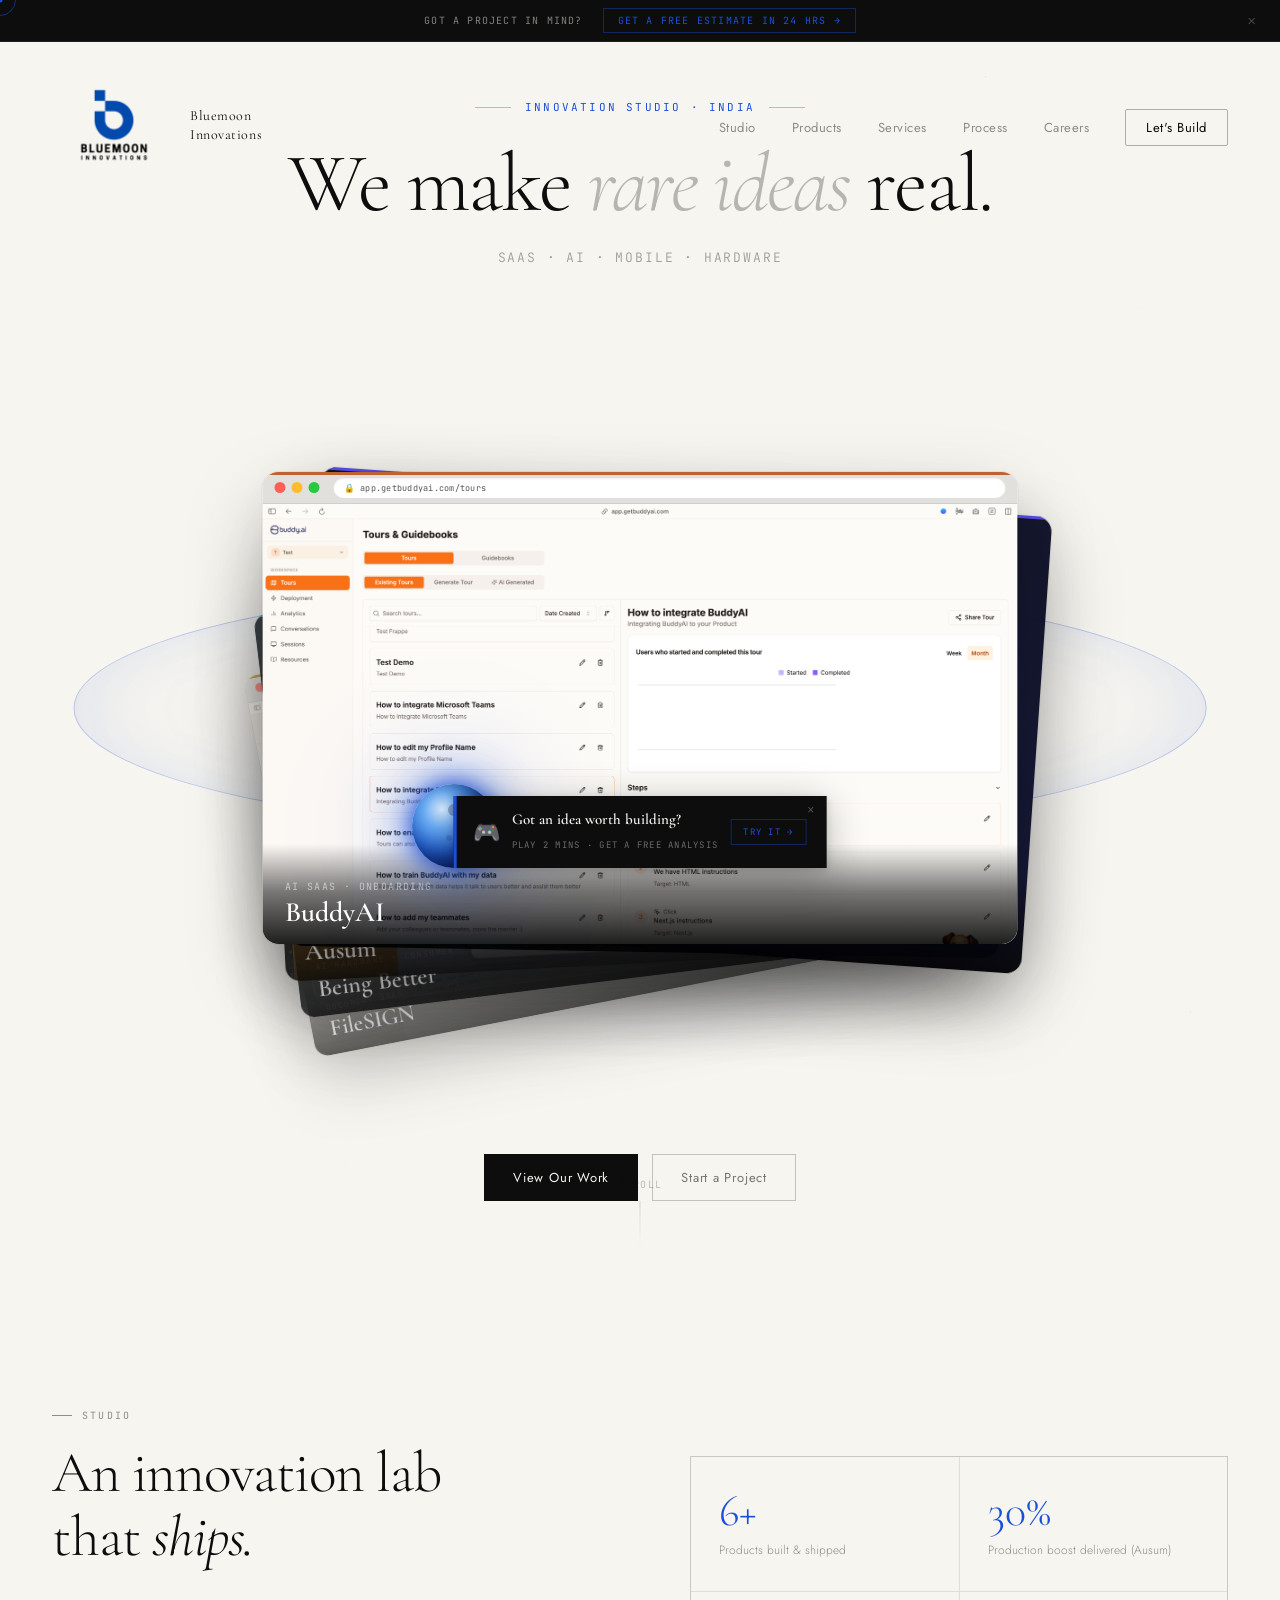
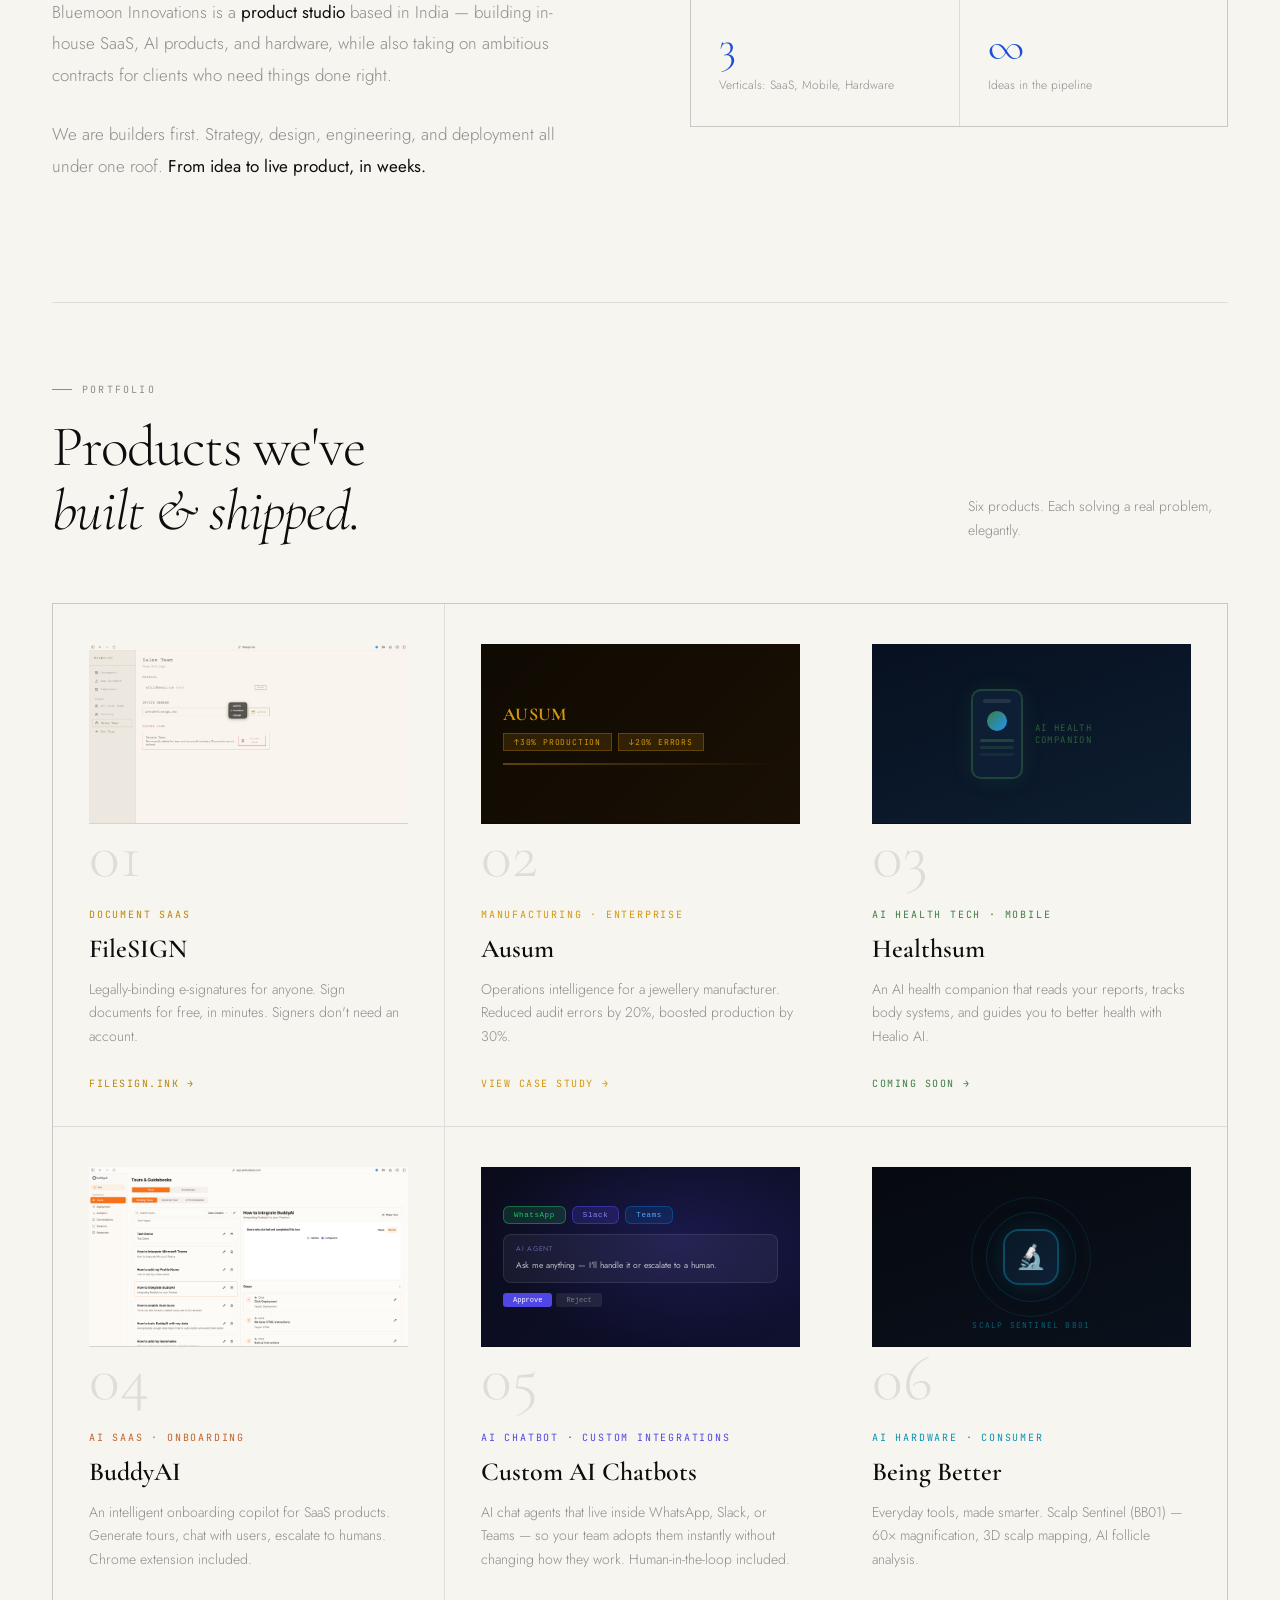
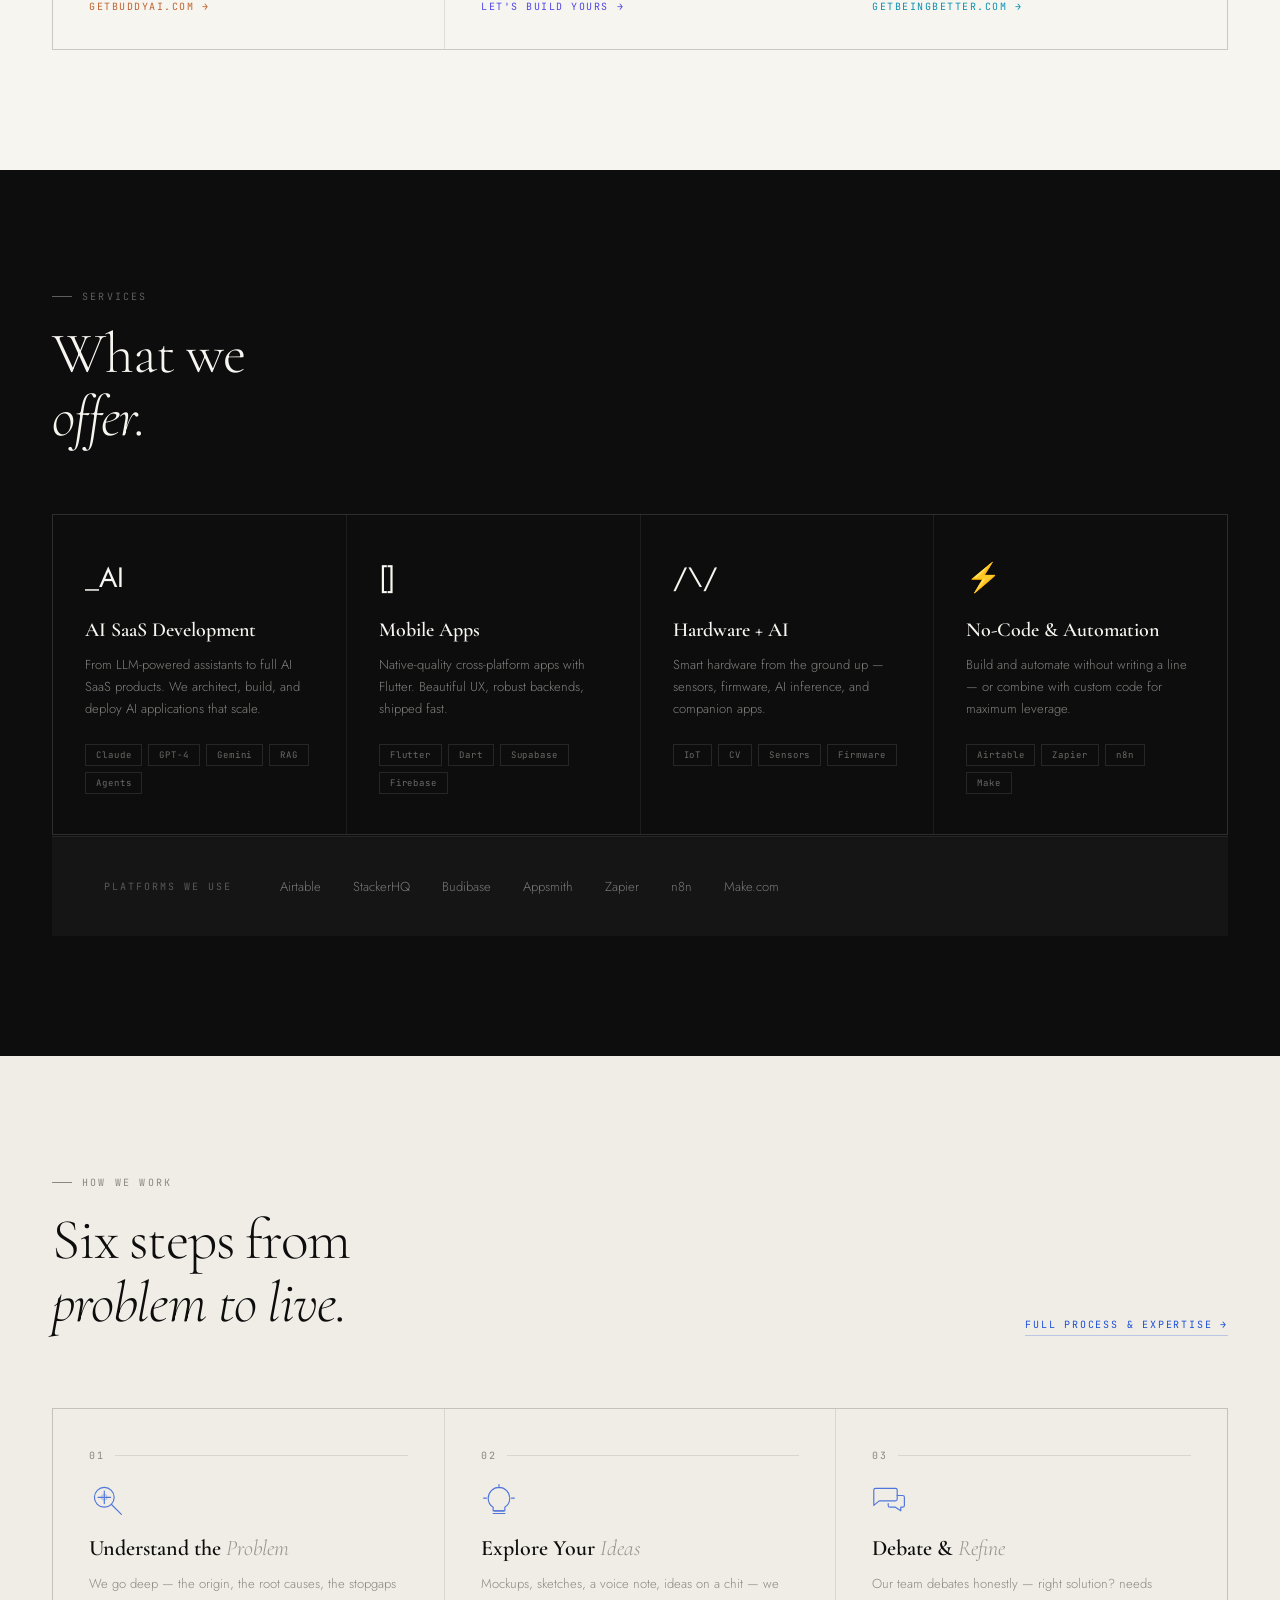
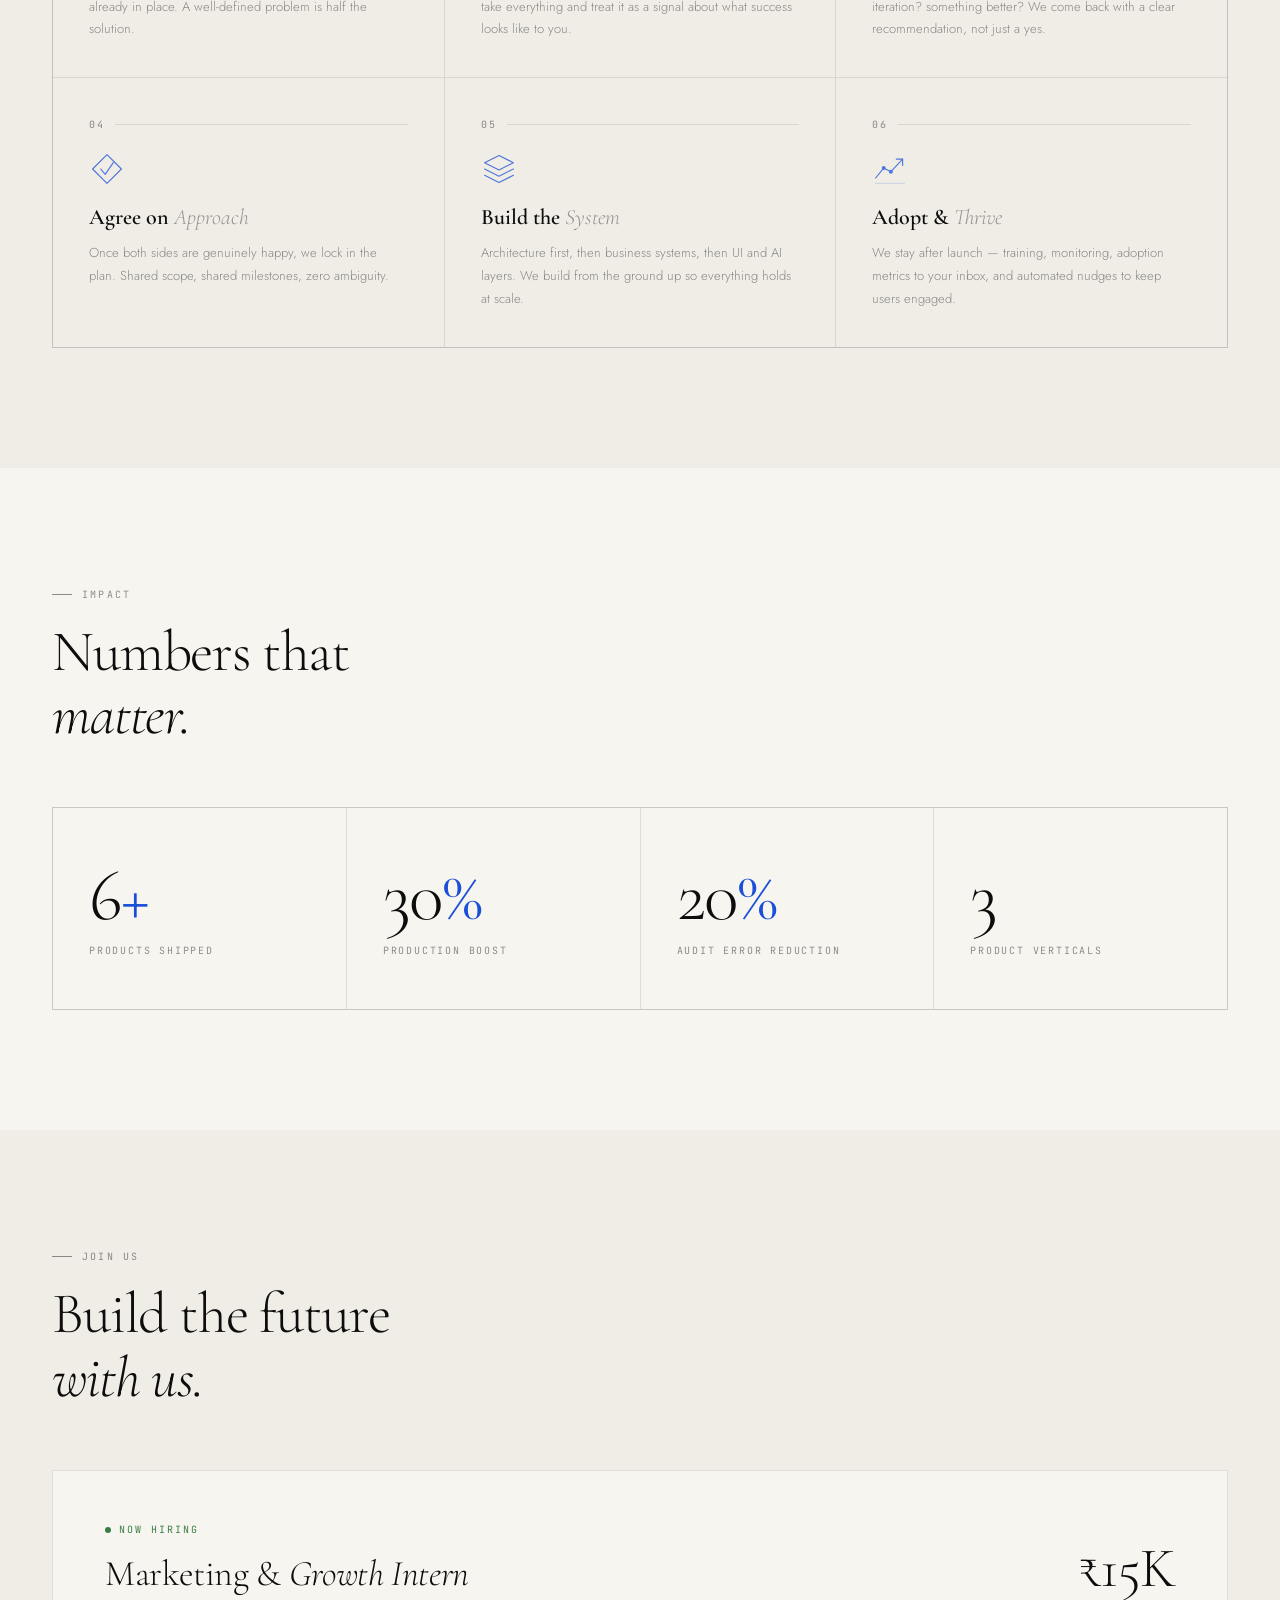
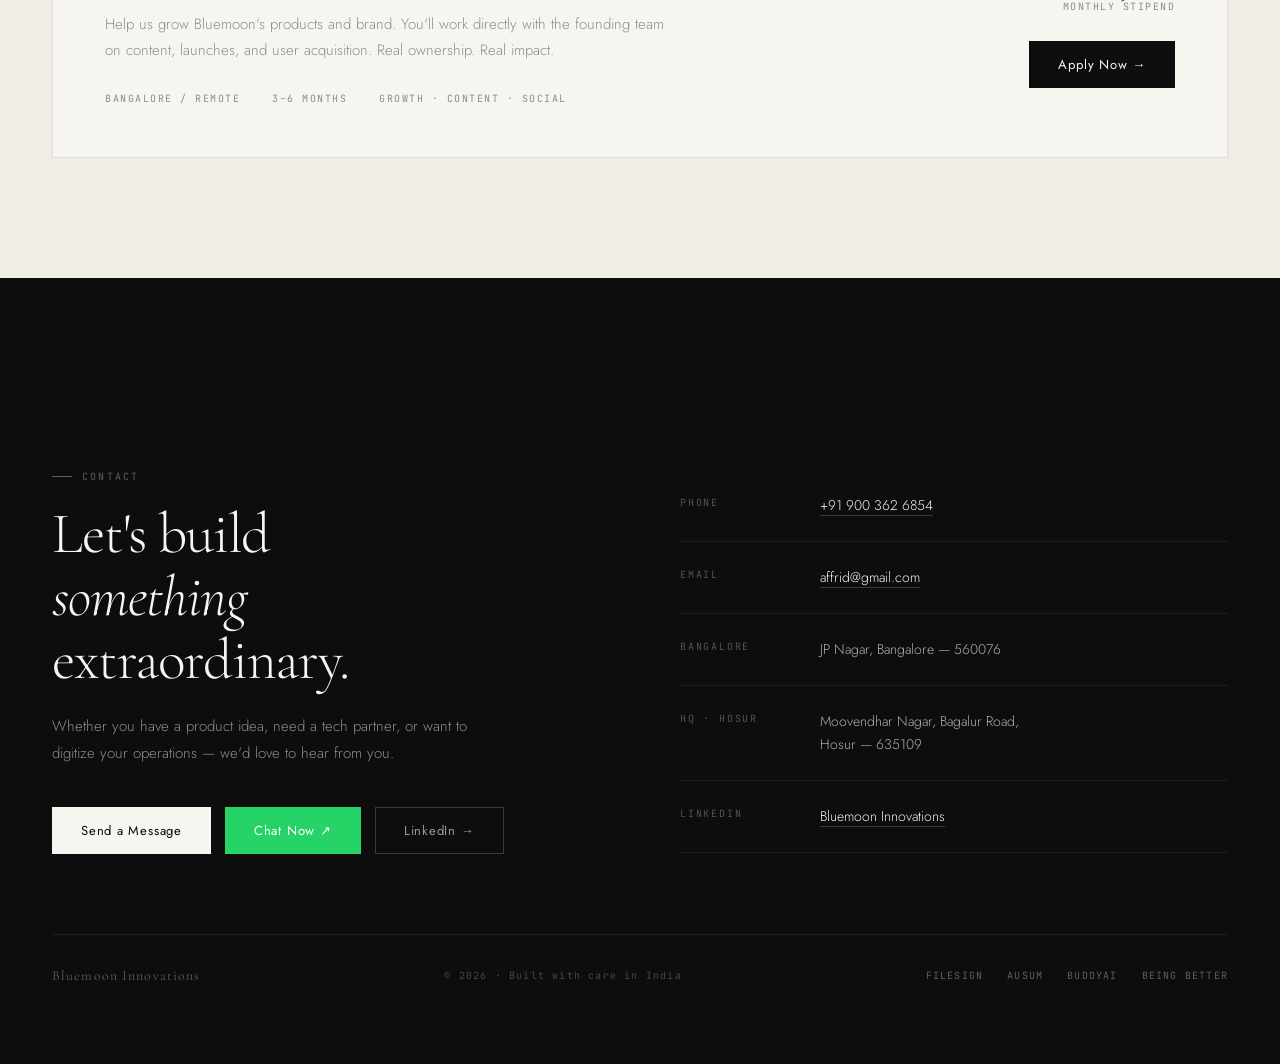
==== commit f55630d3: "feat: add Microsoft Clarity session recording and heatmaps" ====
--- a/index.html
+++ b/index.html
@@ -9,6 +9,14 @@
 <link href="https://fonts.googleapis.com/css2?family=Cormorant+Garamond:ital,wght@0,300;0,400;0,600;1,300;1,400;1,600&family=Jost:wght@300;400;500&family=JetBrains+Mono:wght@400&display=swap" rel="stylesheet">
 <!-- RB2B visitor identification -->
 <script>!function(key){if(window.reb2b)return;window.reb2b={loaded:true};var s=document.createElement("script");s.async=true;s.src="https://ddwl4m2hdecbv.cloudfront.net/b/"+key+"/"+key+".js.gz";document.getElementsByTagName("script")[0].parentNode.insertBefore(s,document.getElementsByTagName("script")[0]);}("7N850H5W2XN1");</script>
+<!-- Microsoft Clarity session recording & heatmaps -->
+<script type="text/javascript">
+    (function(c,l,a,r,i,t,y){
+        c[a]=c[a]||function(){(c[a].q=c[a].q||[]).push(arguments)};
+        t=l.createElement(r);t.async=1;t.src="https://www.clarity.ms/tag/"+i;
+        y=l.getElementsByTagName(r)[0];y.parentNode.insertBefore(t,y);
+    })(window, document, "clarity", "script", "xbkijk79ph");
+</script>
 <style>
 *, *::before, *::after { box-sizing: border-box; margin: 0; padding: 0; }
 html { scroll-behavior: smooth; }
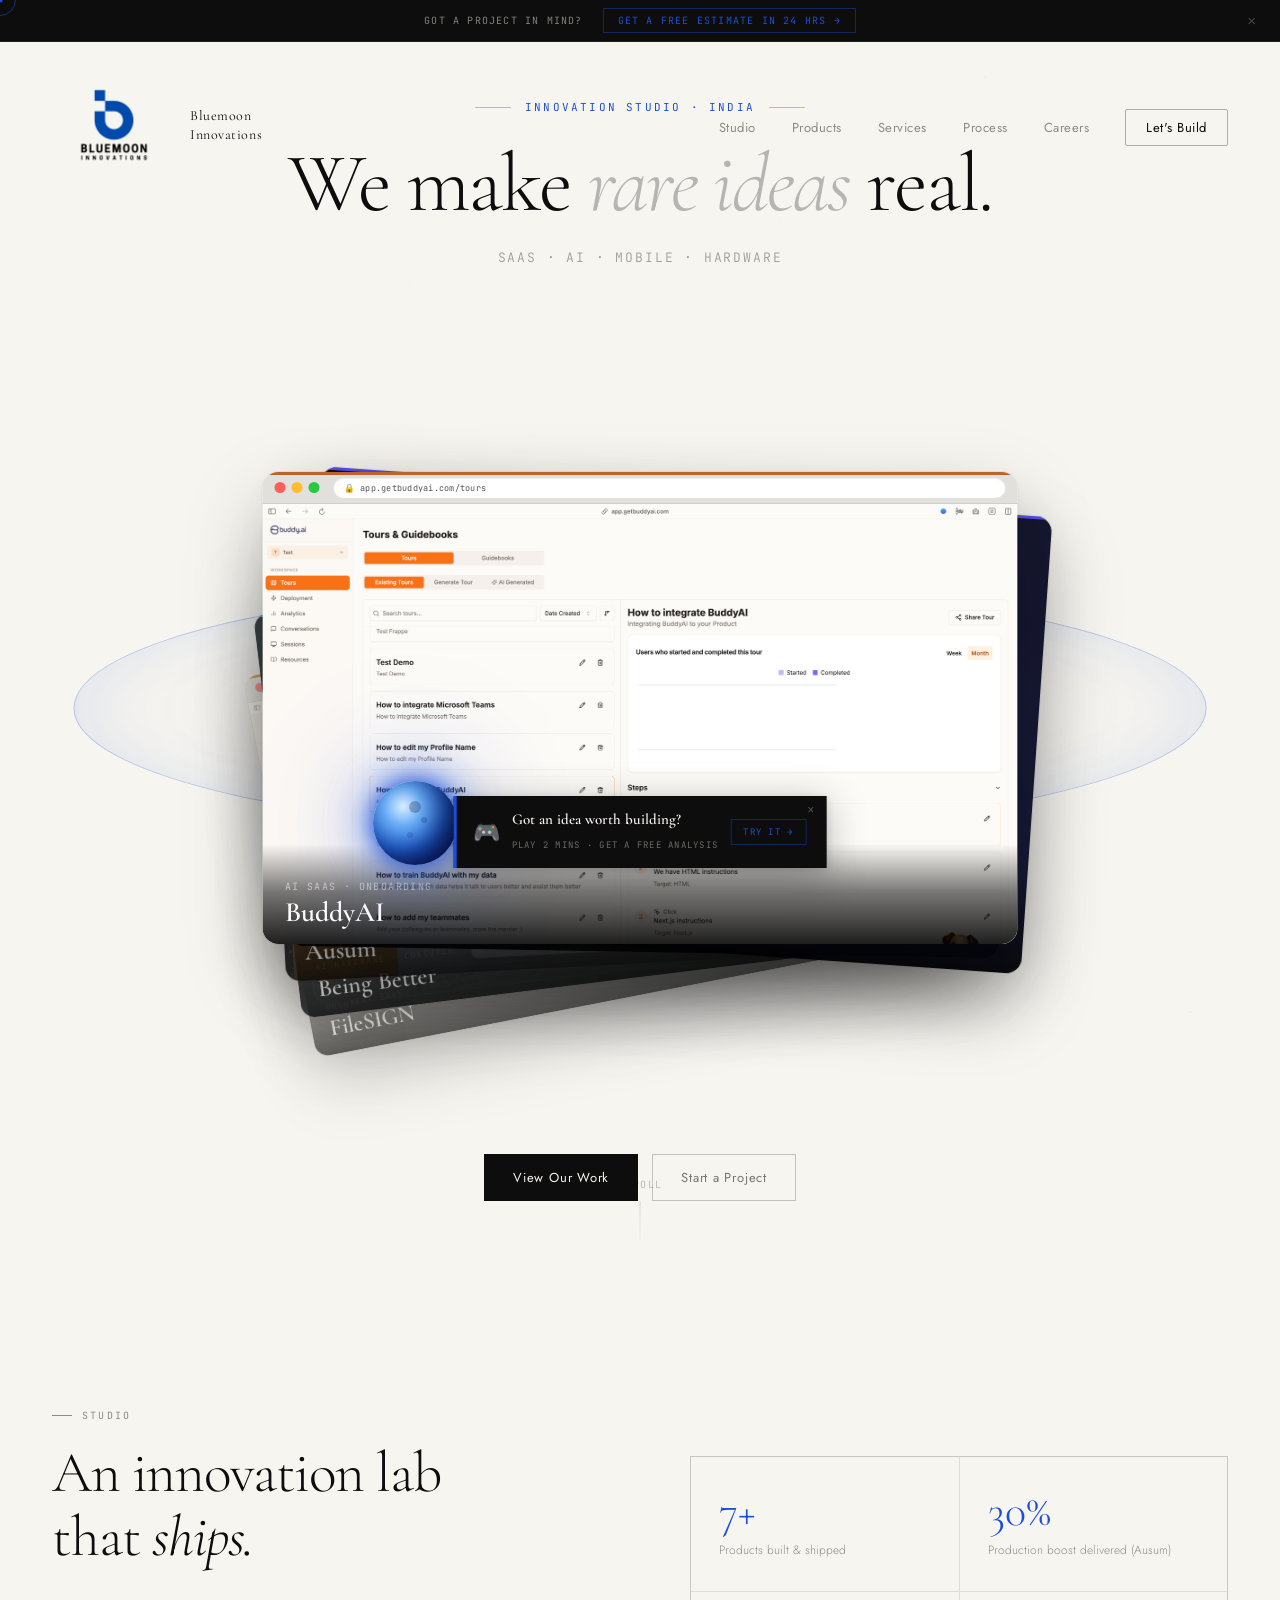
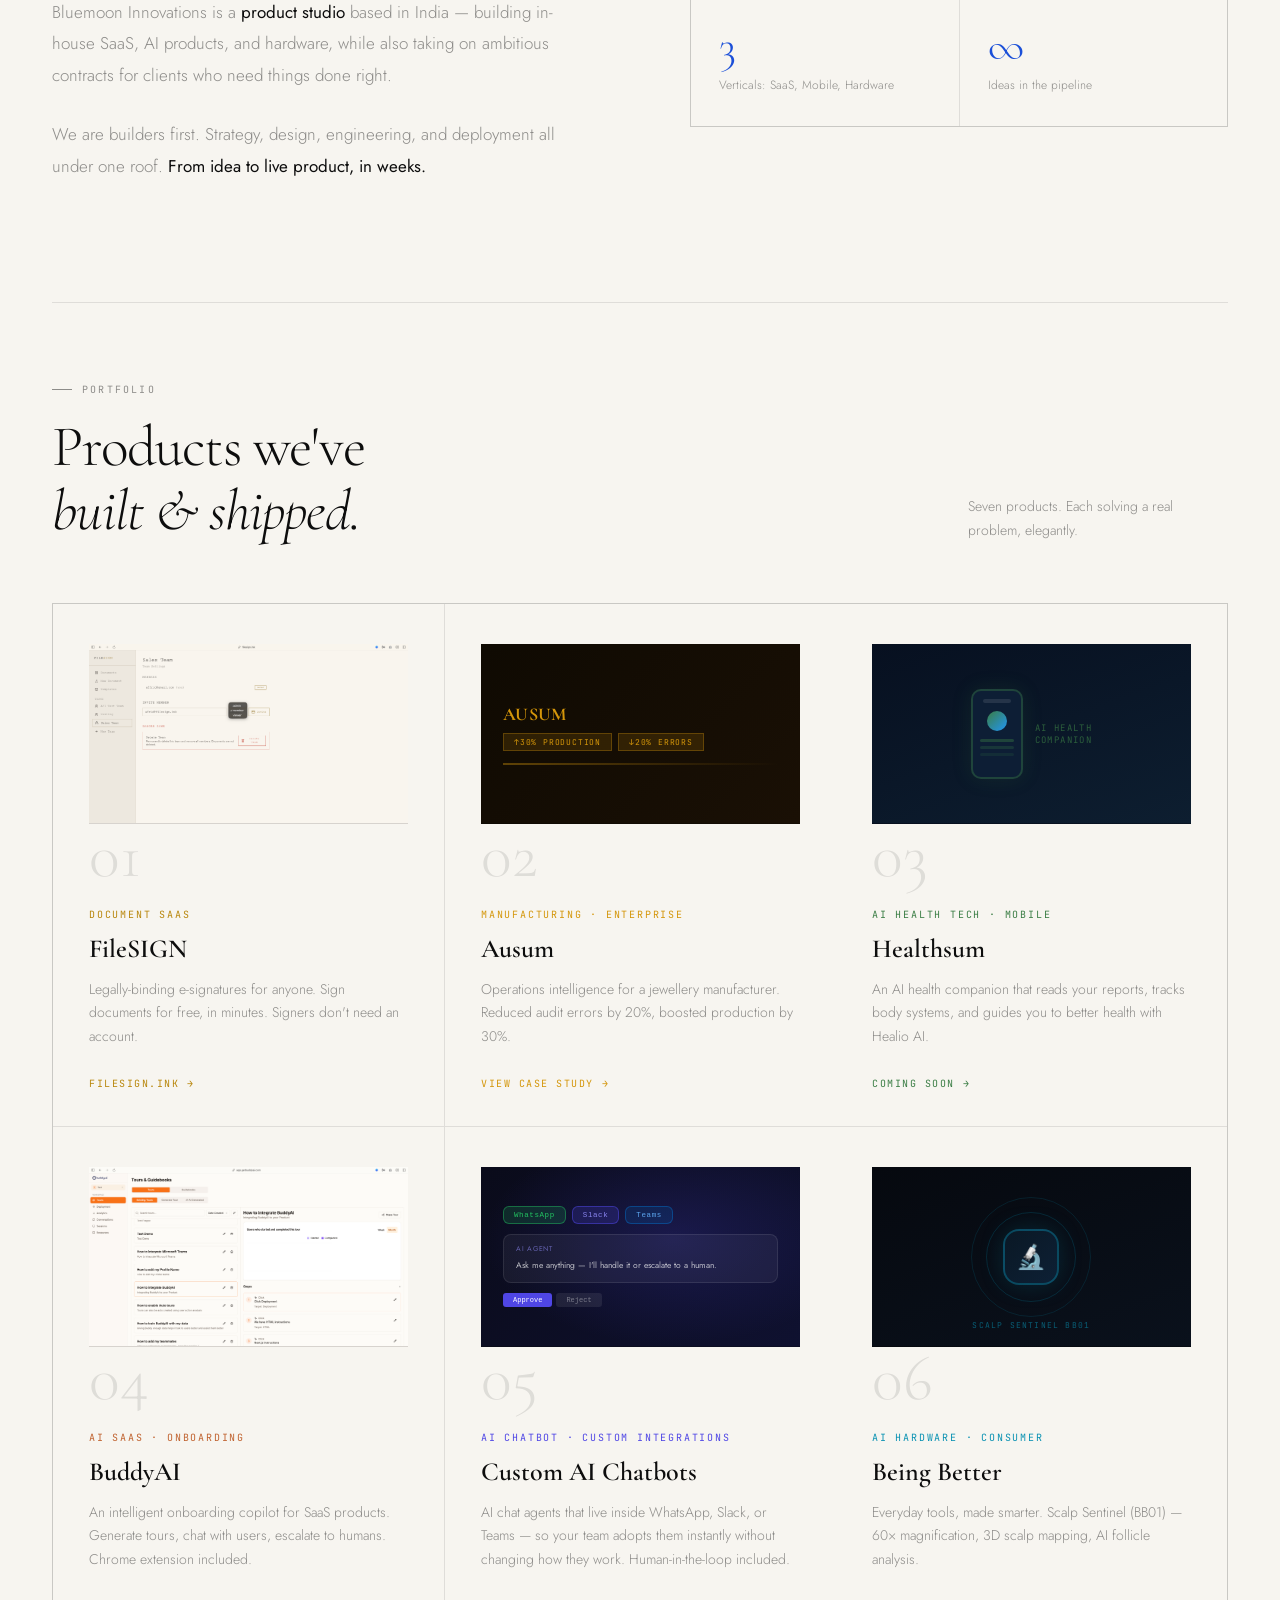
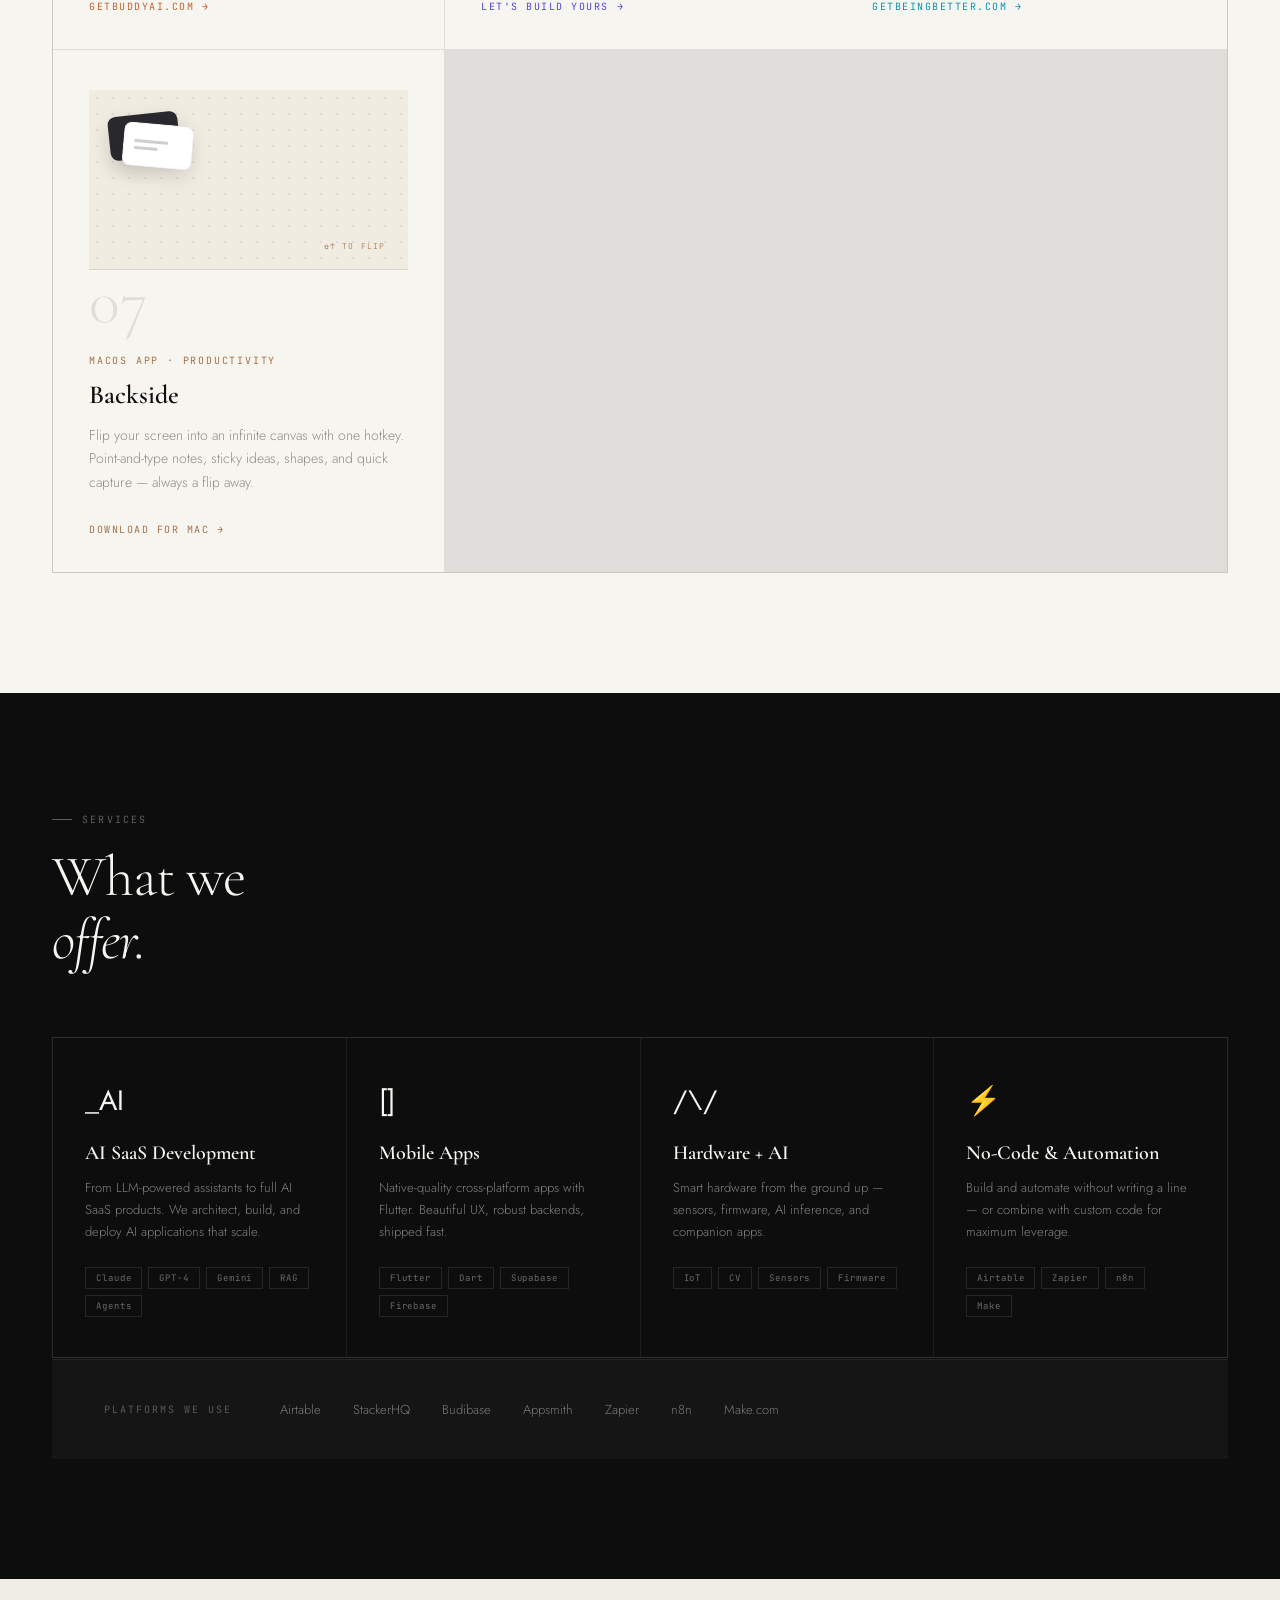
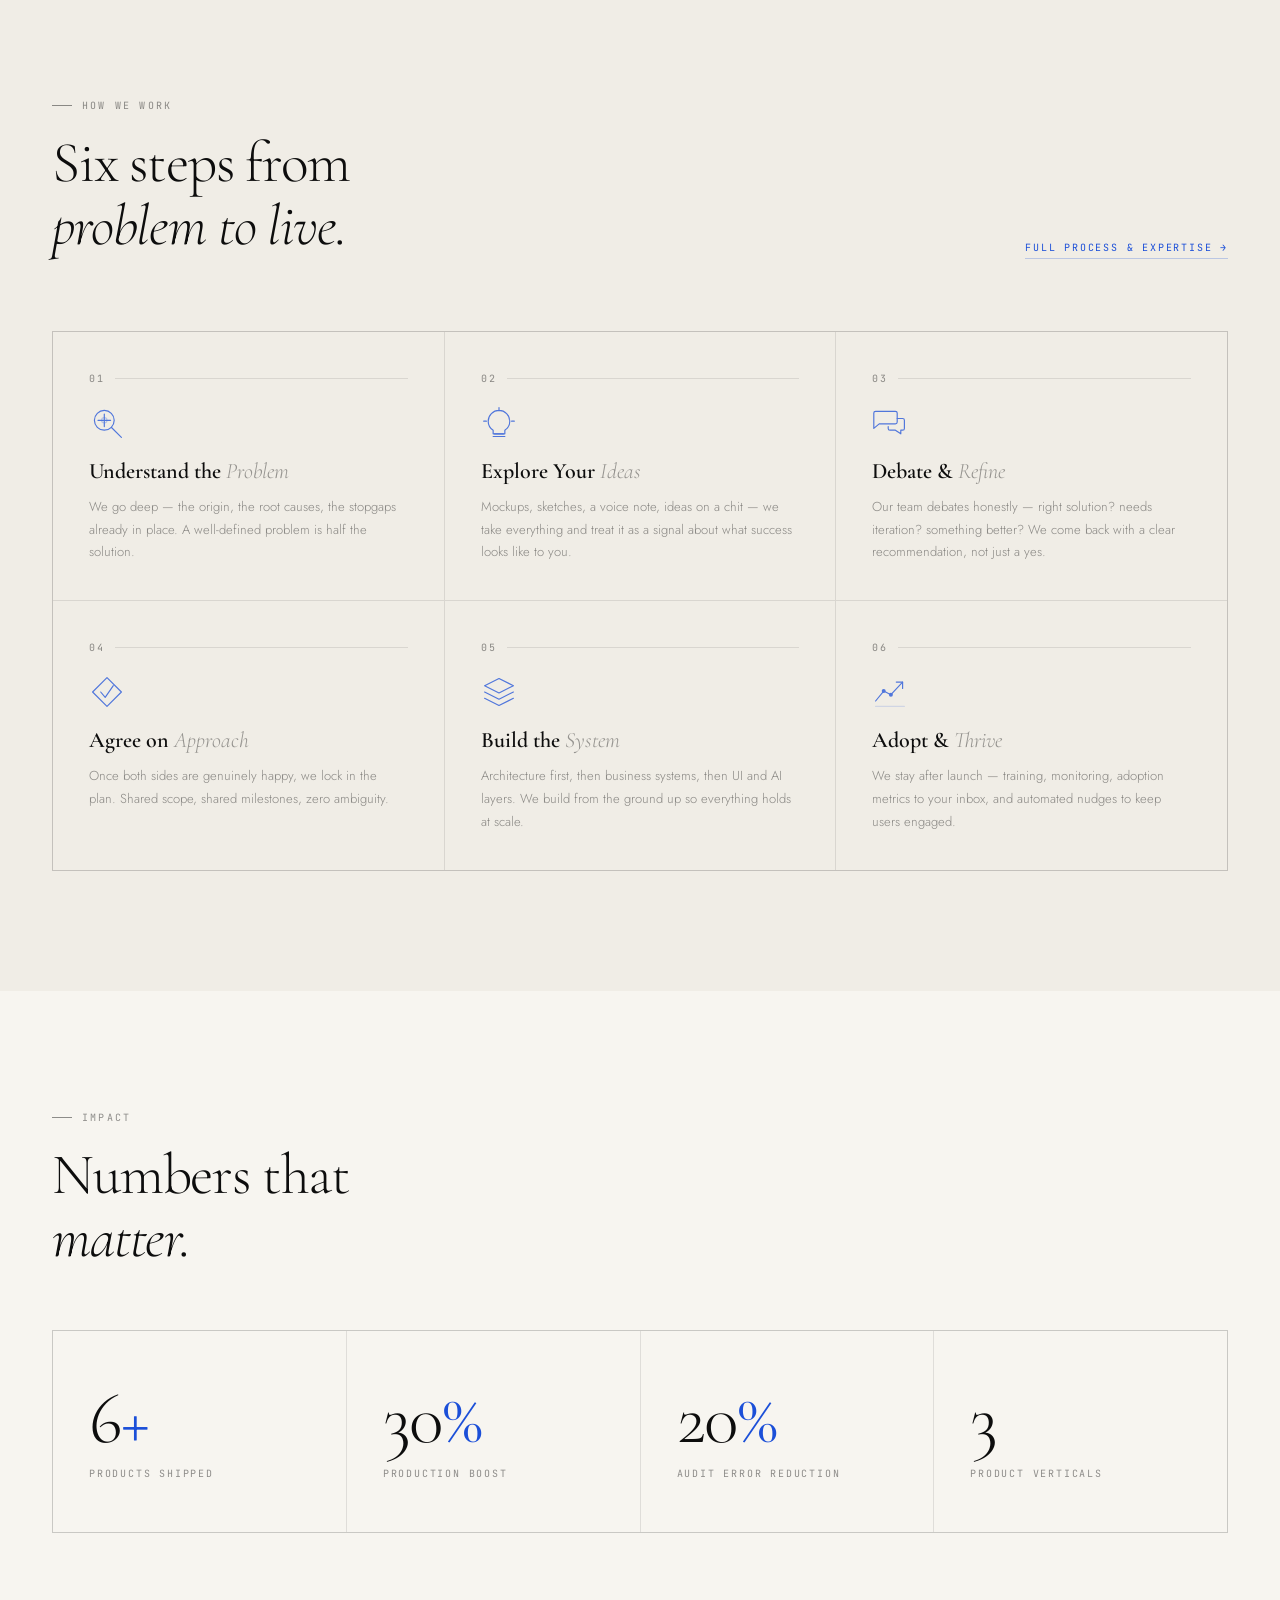
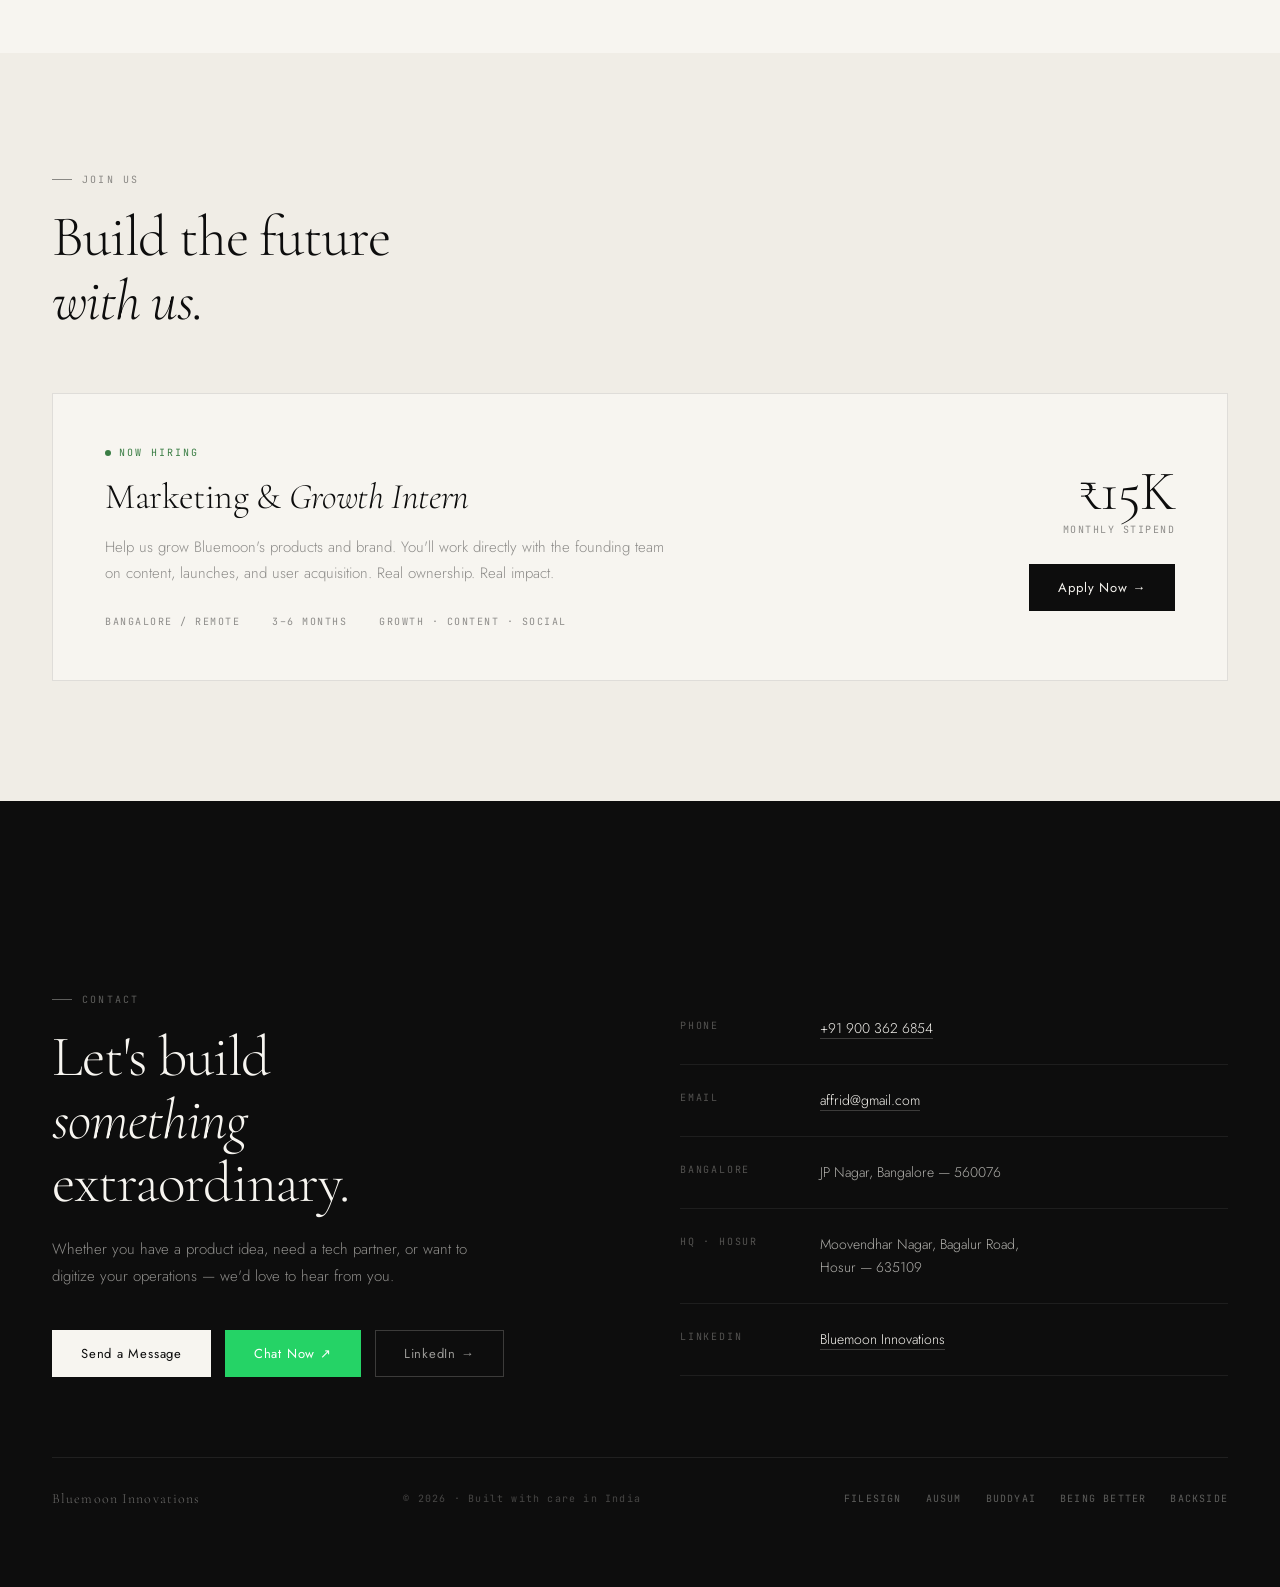
==== commit 48f49bfb: "Add Backside product page and website listing Backside is a new macOS app (flip-to-canvas capture to" ====
--- a/index.html
+++ b/index.html
@@ -887,7 +887,7 @@
     <div class="about-right reveal reveal-d2">
       <div class="about-facts">
         <div class="fact">
-          <div class="fact-num">6+</div>
+          <div class="fact-num">7+</div>
           <div class="fact-label">Products built & shipped</div>
         </div>
         <div class="fact">
@@ -914,7 +914,7 @@
       <div class="label reveal">Portfolio</div>
       <h2 class="display reveal reveal-d1">Products we've<br><em>built & shipped.</em></h2>
     </div>
-    <p style="font-size:14px;font-weight:300;color:var(--muted);max-width:260px;line-height:1.7;" class="reveal reveal-d2">Six products. Each solving a real problem, elegantly.</p>
+    <p style="font-size:14px;font-weight:300;color:var(--muted);max-width:260px;line-height:1.7;" class="reveal reveal-d2">Seven products. Each solving a real problem, elegantly.</p>
   </div>
   <div class="products-grid">
 
@@ -1010,6 +1010,22 @@
       <div class="p-name">Being Better</div>
       <p class="p-desc">Everyday tools, made smarter. Scalp Sentinel (BB01) — 60× magnification, 3D scalp mapping, AI follicle analysis.</p>
       <div class="p-link">getbeingbetter.com</div>
+    </a>
+
+    <a href="products/backside.html" class="product-card reveal reveal-d1" style="--card-accent:#A47148;--thumb-bg:#F1ECE2;">
+      <div class="p-thumb" style="background-image:radial-gradient(rgba(17,17,17,.08) 1px,transparent 1px);background-size:16px 16px;position:relative;overflow:hidden;">
+        <div style="position:absolute;top:24px;left:20px;width:70px;height:44px;background:#29292E;border-radius:8px;transform:rotate(-6deg);box-shadow:0 8px 20px rgba(17,17,17,.15);"></div>
+        <div style="position:absolute;top:34px;left:34px;width:70px;height:44px;background:#FFFFFF;border:1px solid rgba(17,17,17,.08);border-radius:8px;transform:rotate(5deg);box-shadow:0 8px 20px rgba(17,17,17,.1);display:flex;flex-direction:column;justify-content:center;gap:4px;padding:0 10px;">
+          <div style="height:3px;width:70%;background:rgba(17,17,17,.2);border-radius:2px;"></div>
+          <div style="height:3px;width:50%;background:rgba(17,17,17,.2);border-radius:2px;"></div>
+        </div>
+        <div style="position:absolute;bottom:18px;right:22px;font-family:var(--mono);font-size:8px;letter-spacing:.15em;color:rgba(164,113,72,.8);text-transform:uppercase;">⇧↑ to flip</div>
+      </div>
+      <div class="p-num">07</div>
+      <div class="p-cat">macOS App · Productivity</div>
+      <div class="p-name">Backside</div>
+      <p class="p-desc">Flip your screen into an infinite canvas with one hotkey. Point-and-type notes, sticky ideas, shapes, and quick capture — always a flip away.</p>
+      <div class="p-link">Download for Mac</div>
     </a>
 
   </div>
@@ -1263,6 +1279,7 @@
         <a href="products/ausum.html">Ausum</a>
         <a href="products/buddyai.html">BuddyAI</a>
         <a href="products/being-better.html">Being Better</a>
+        <a href="products/backside.html">Backside</a>
       </div>
     </div>
   </div>
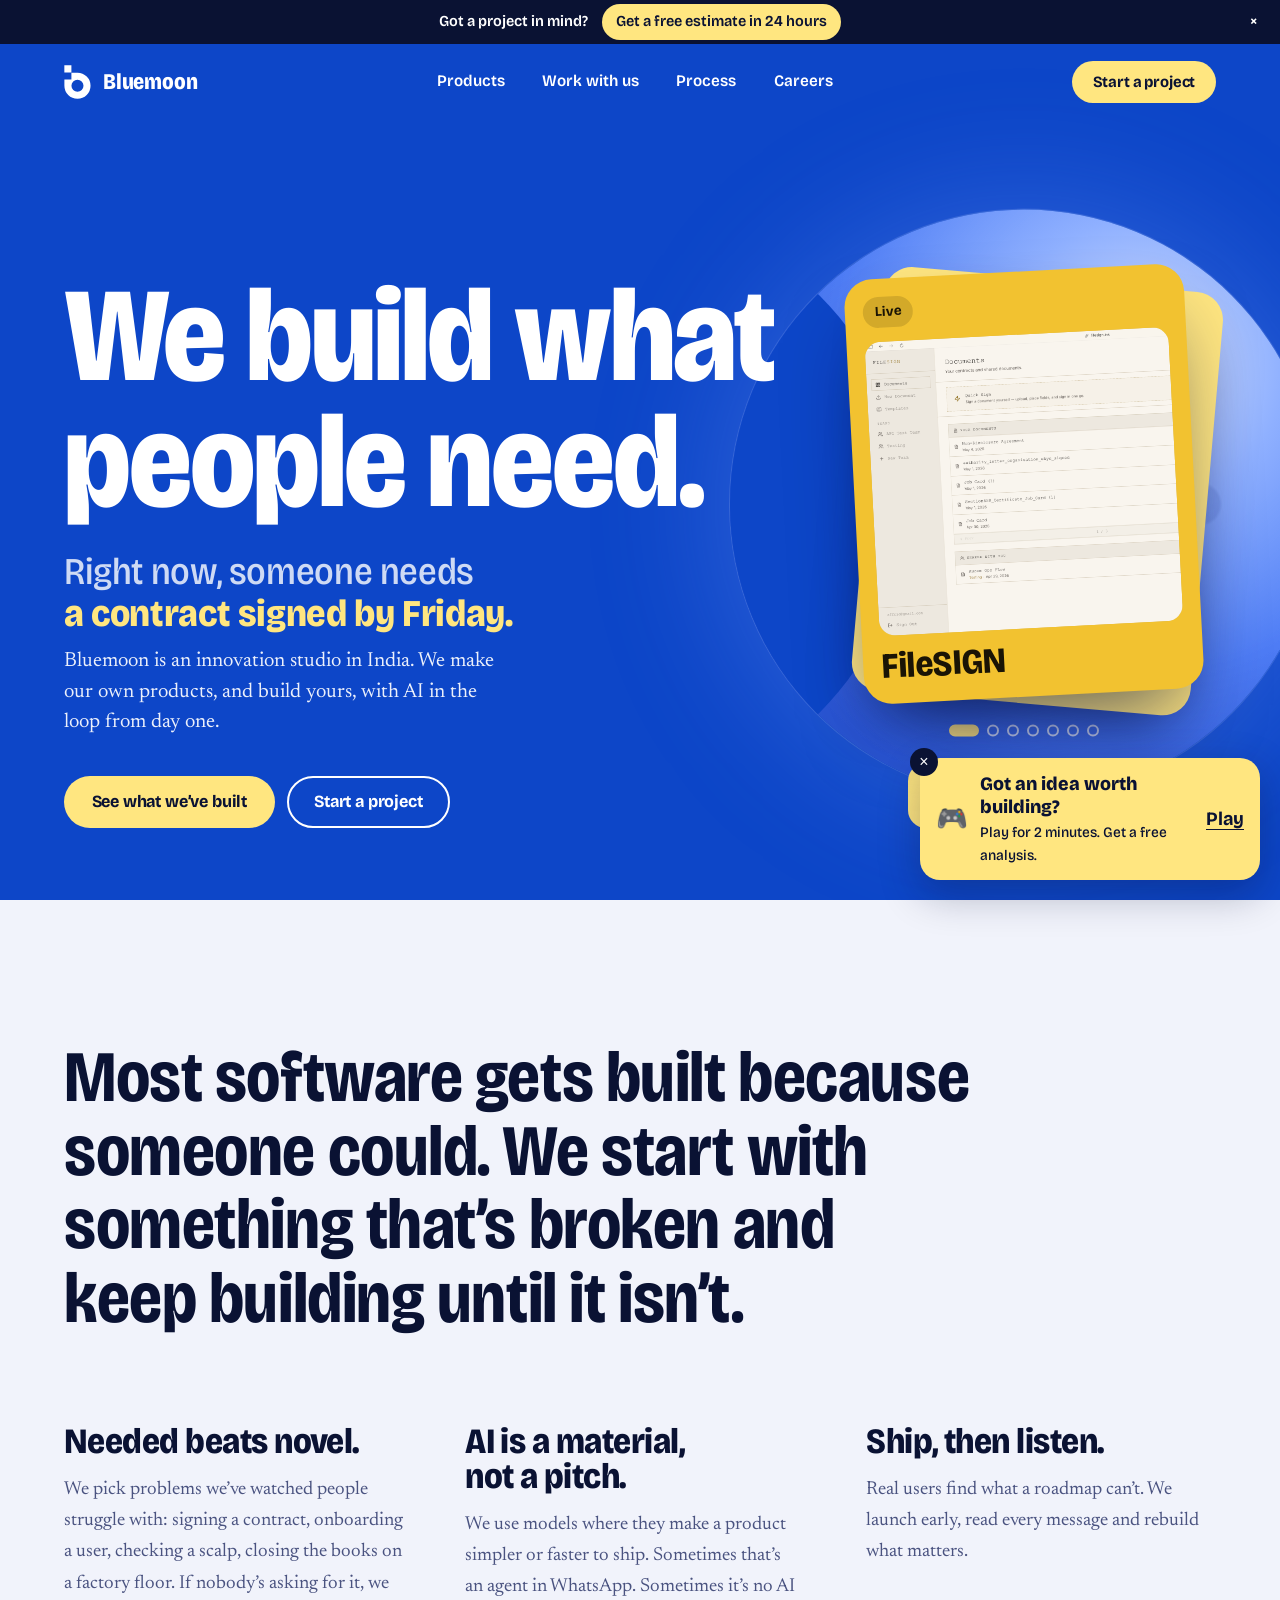
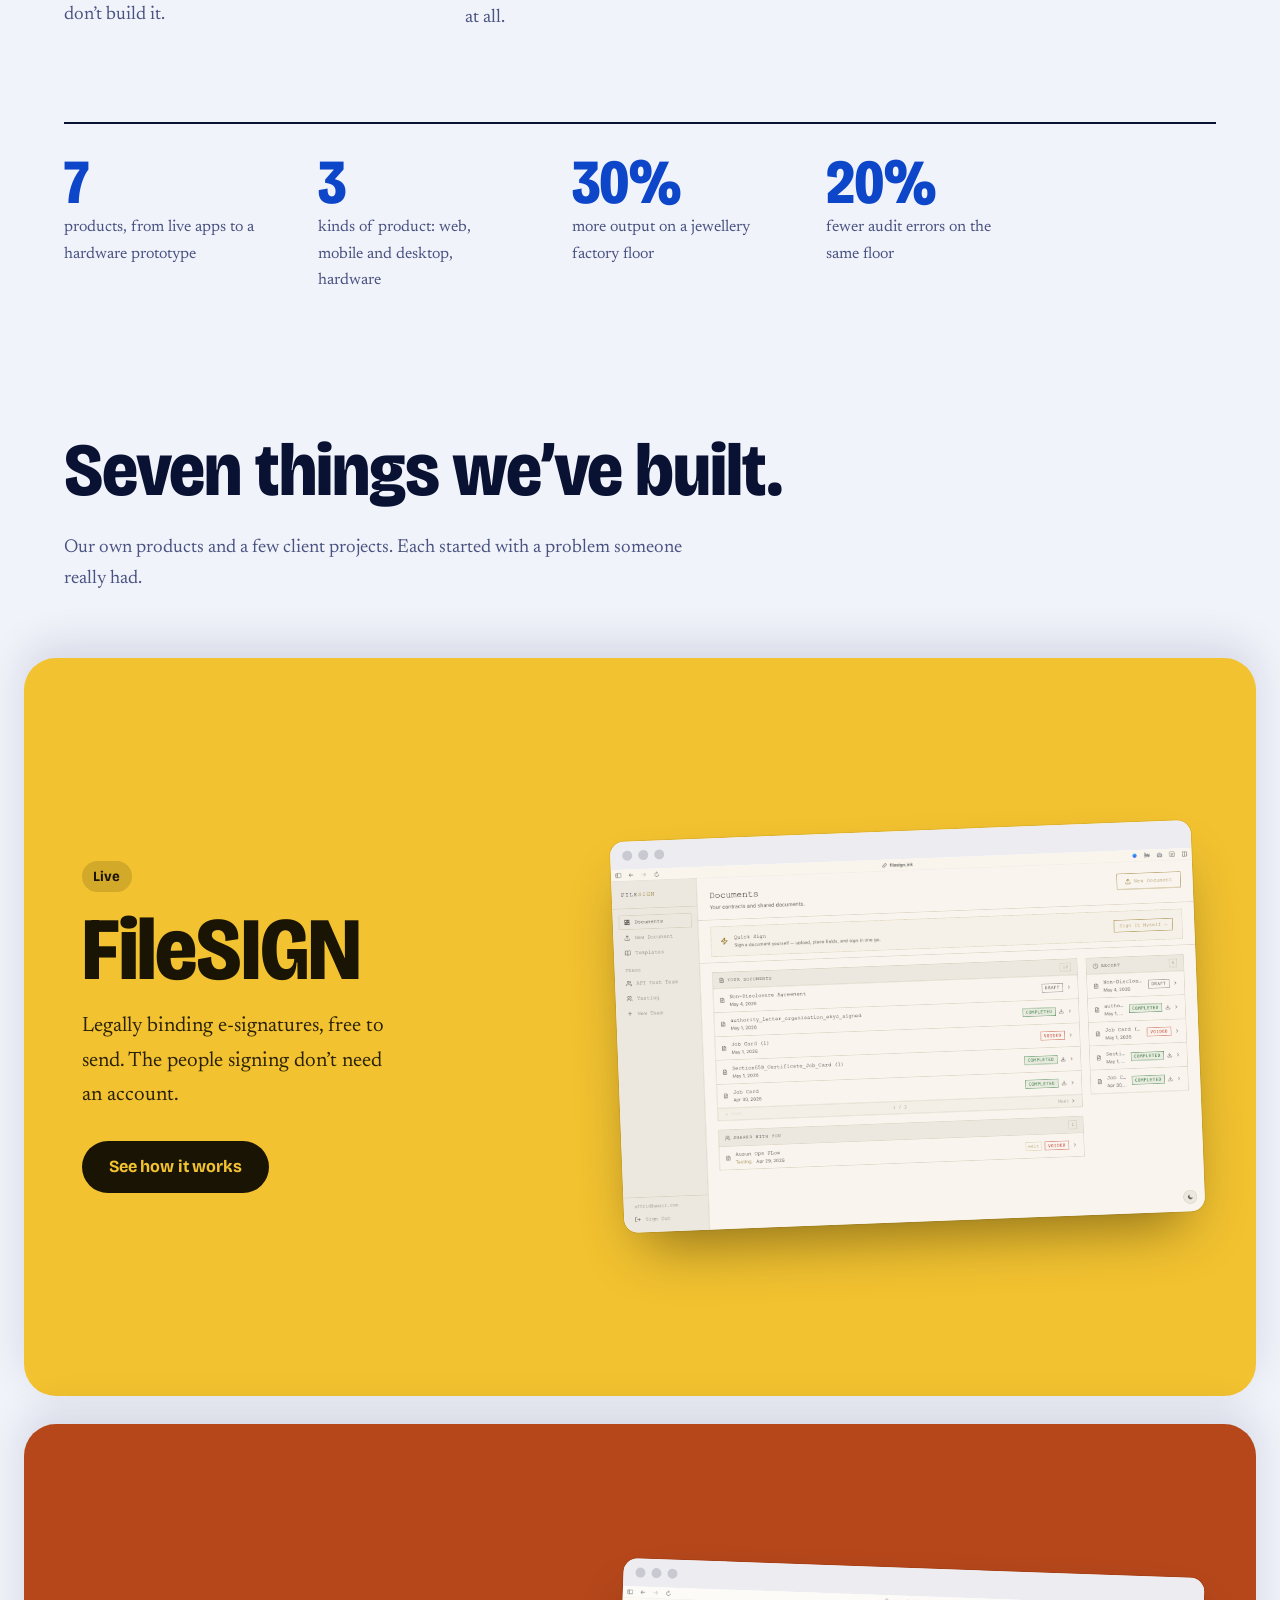
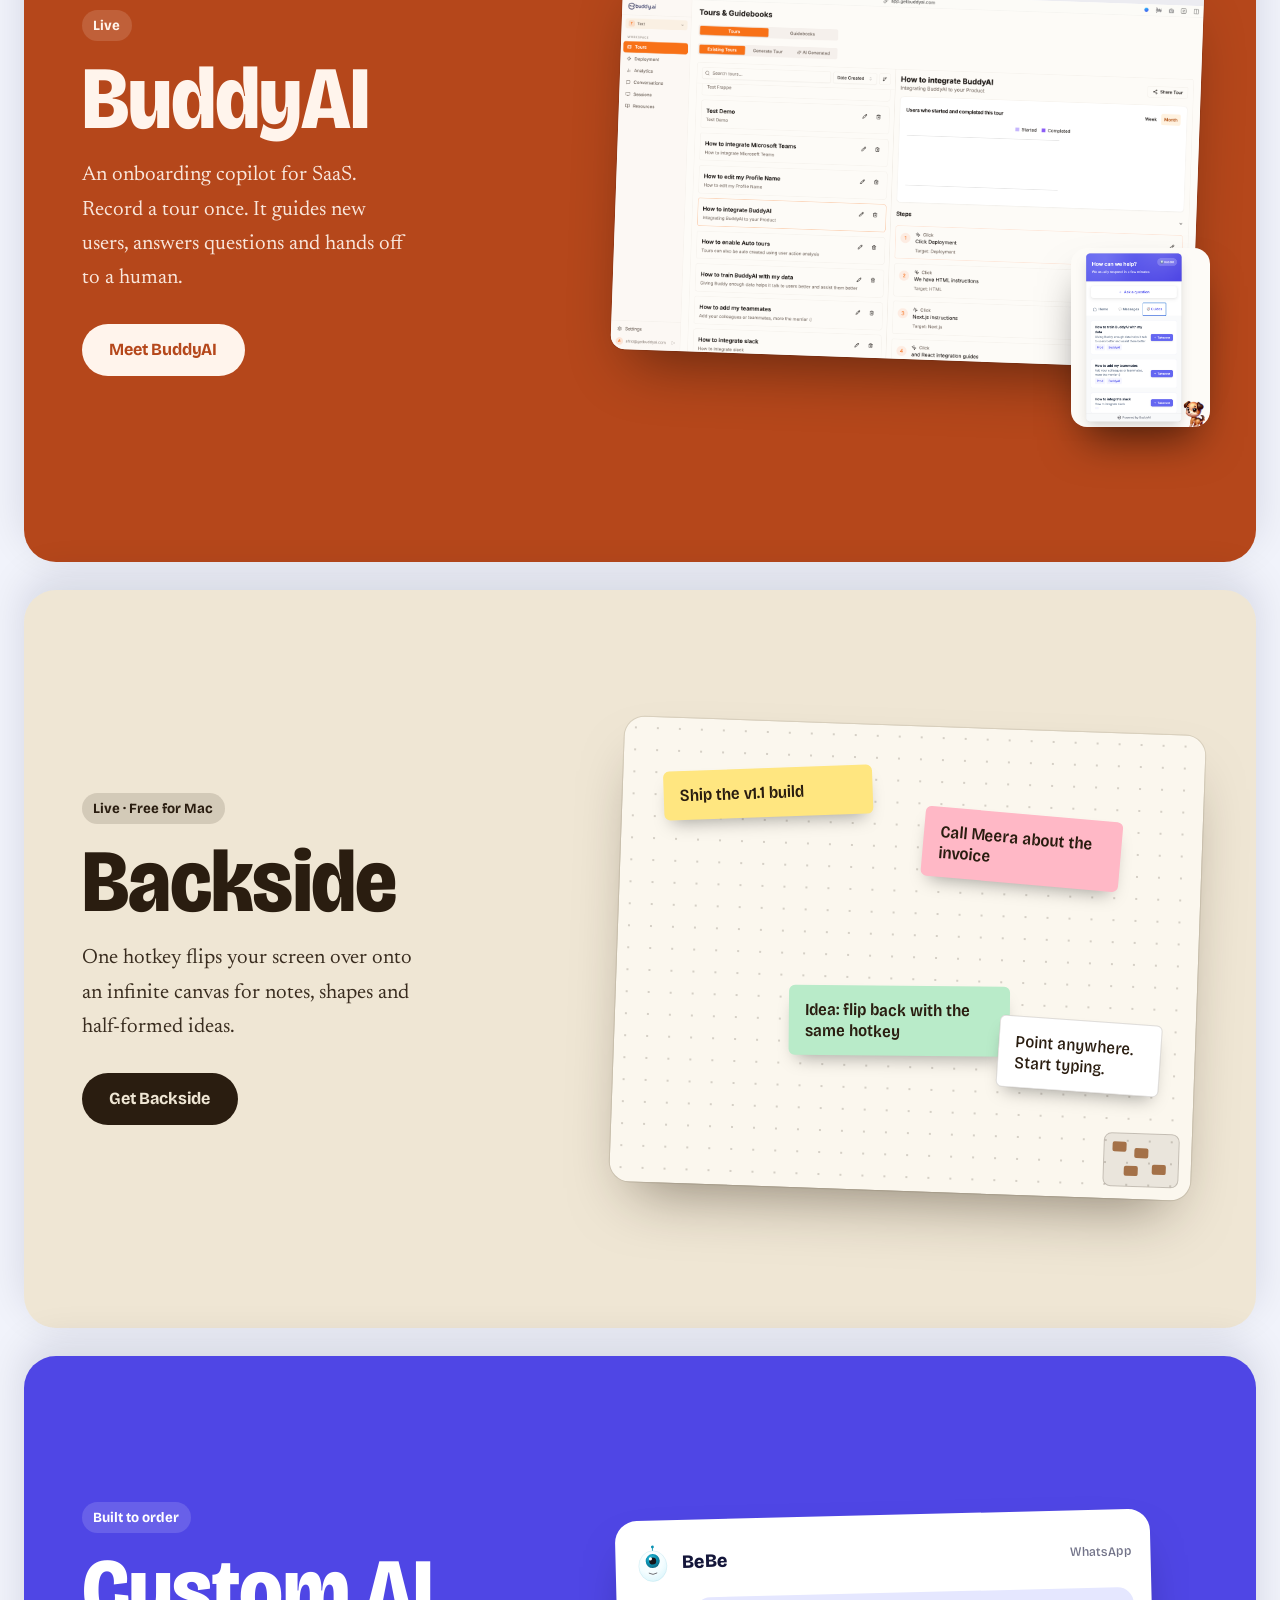
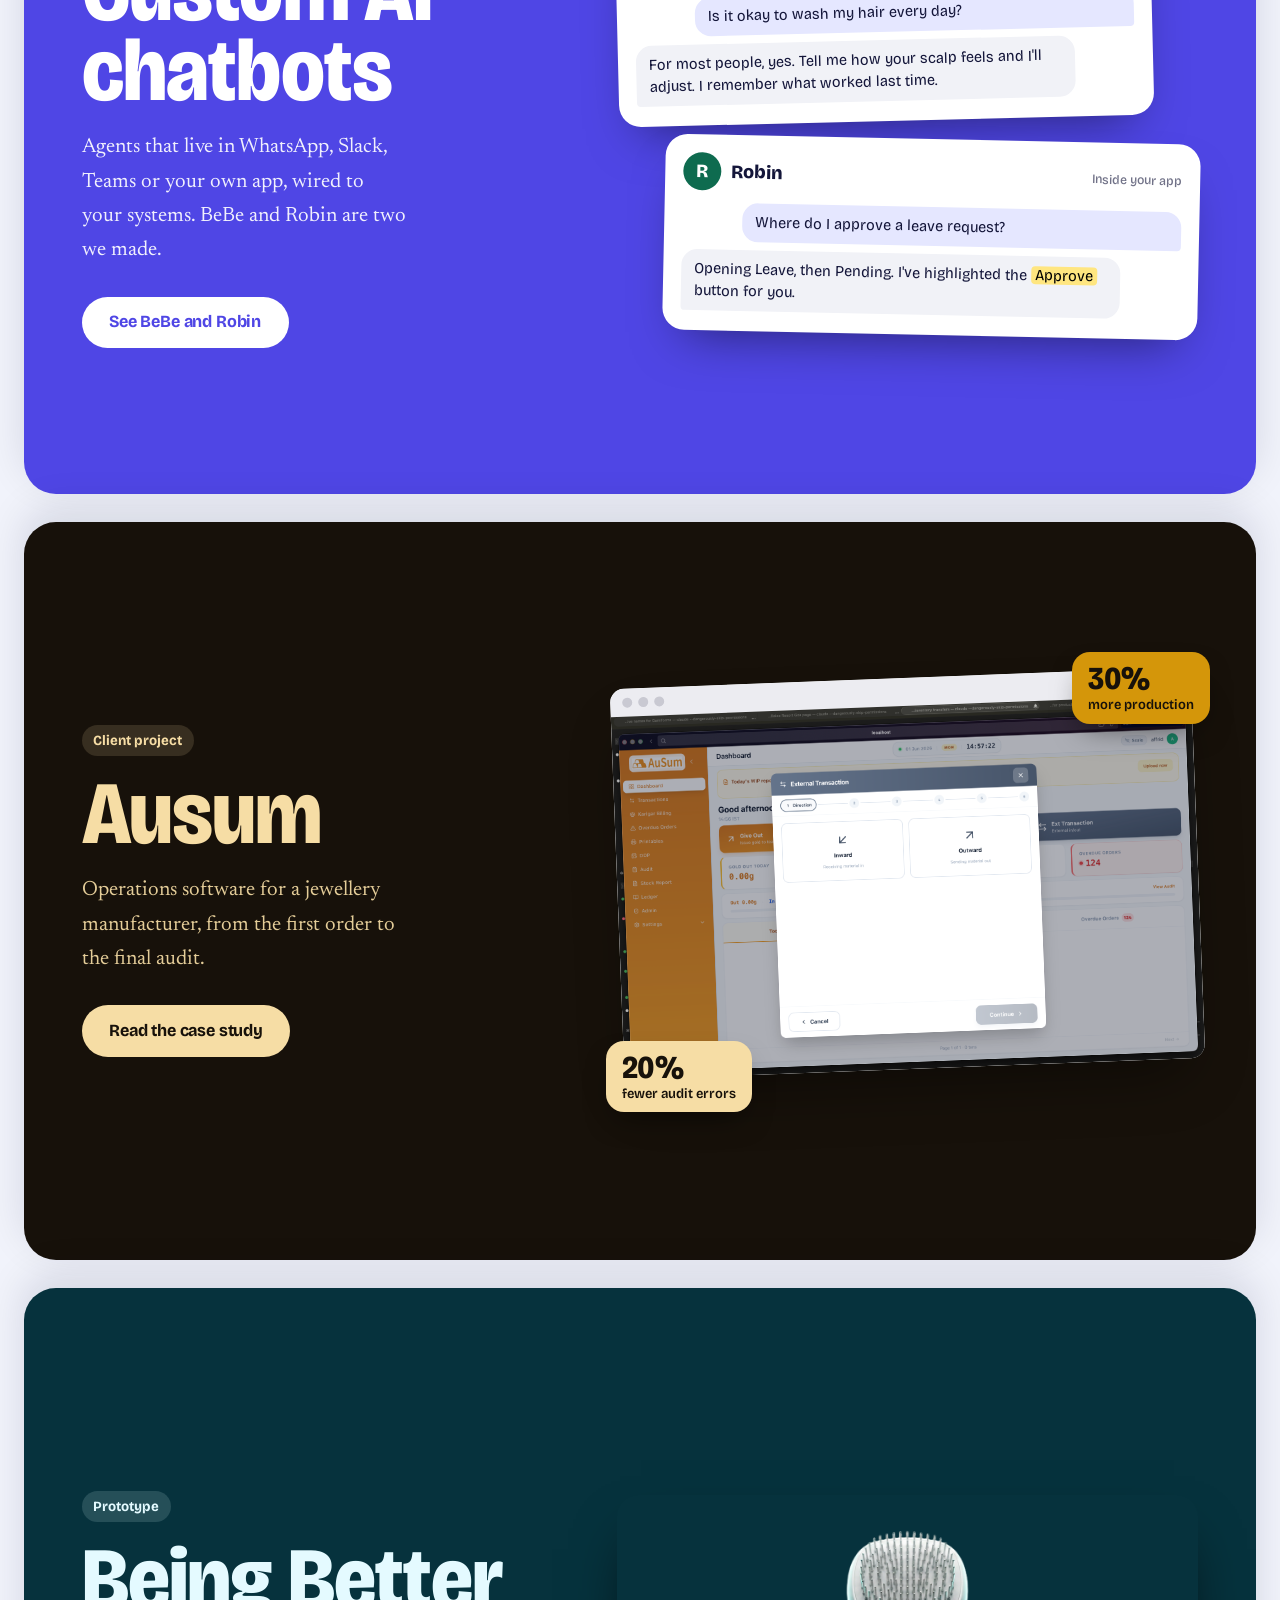
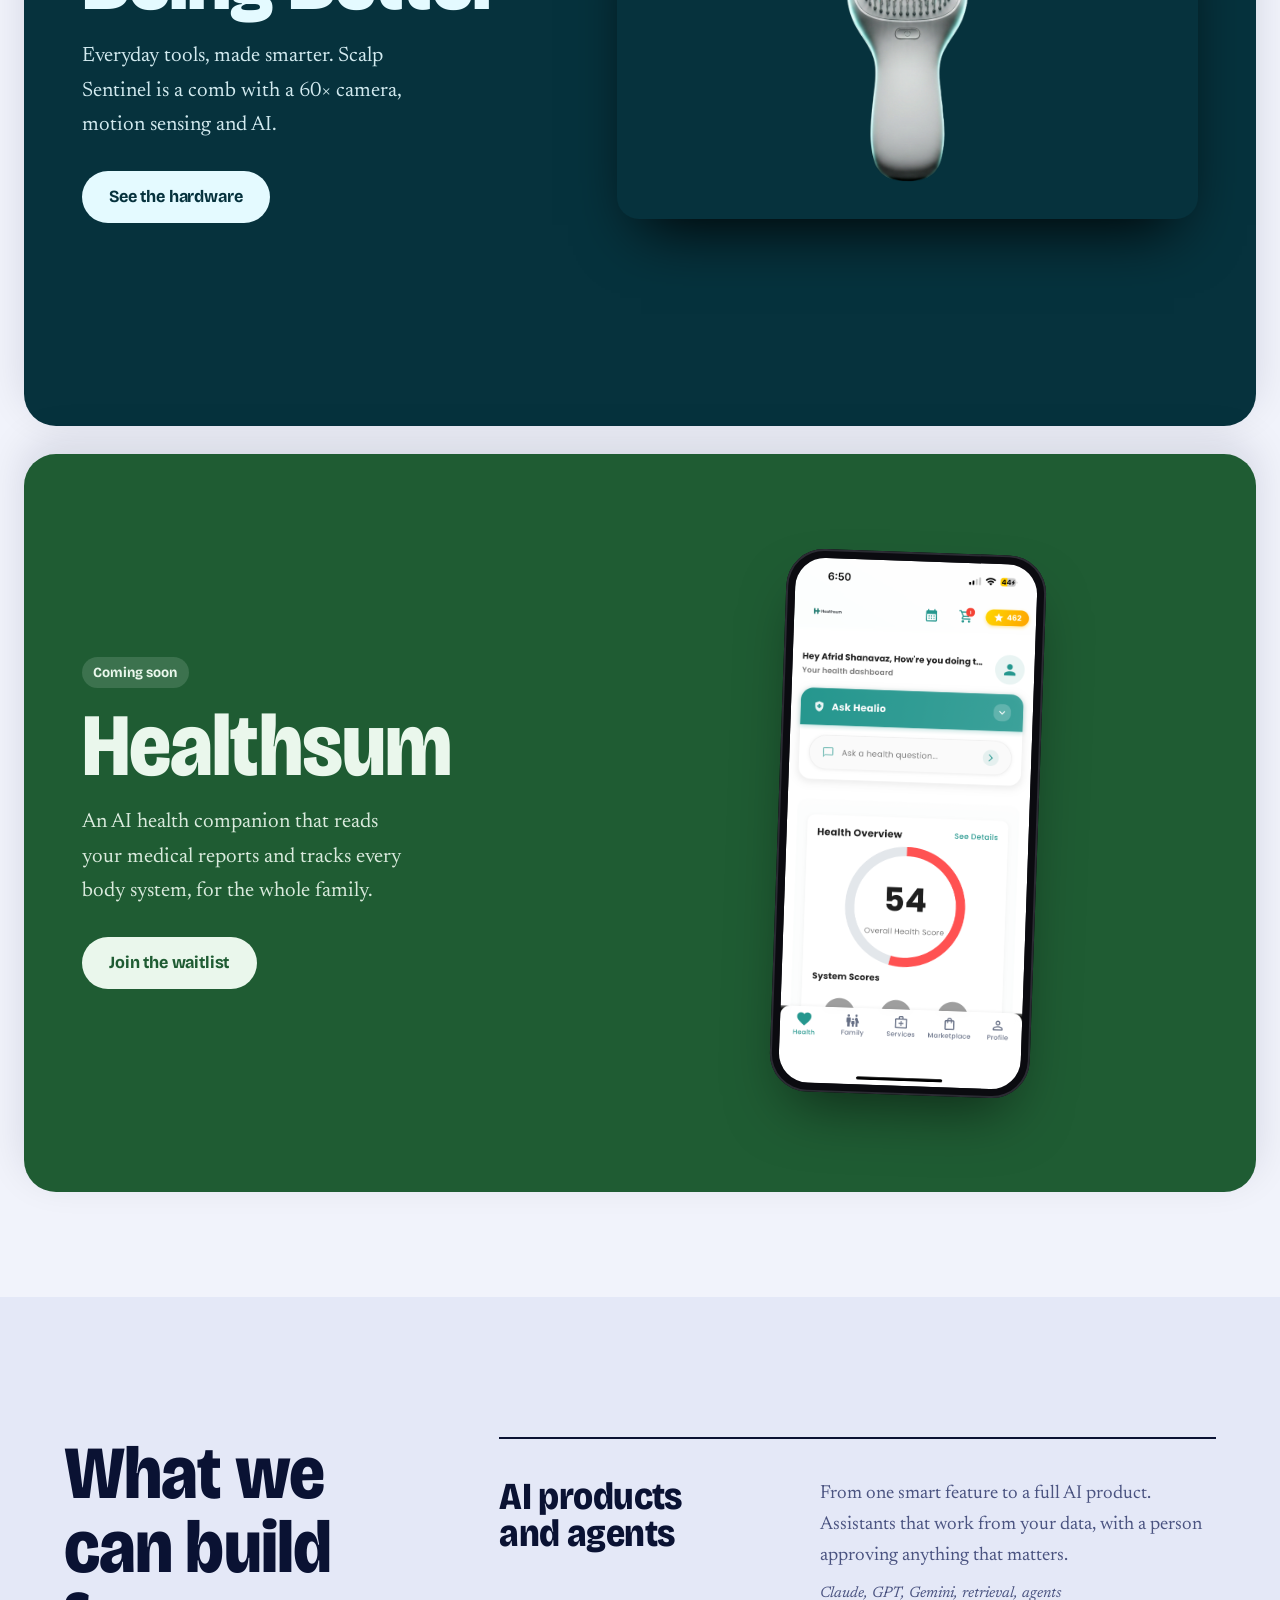
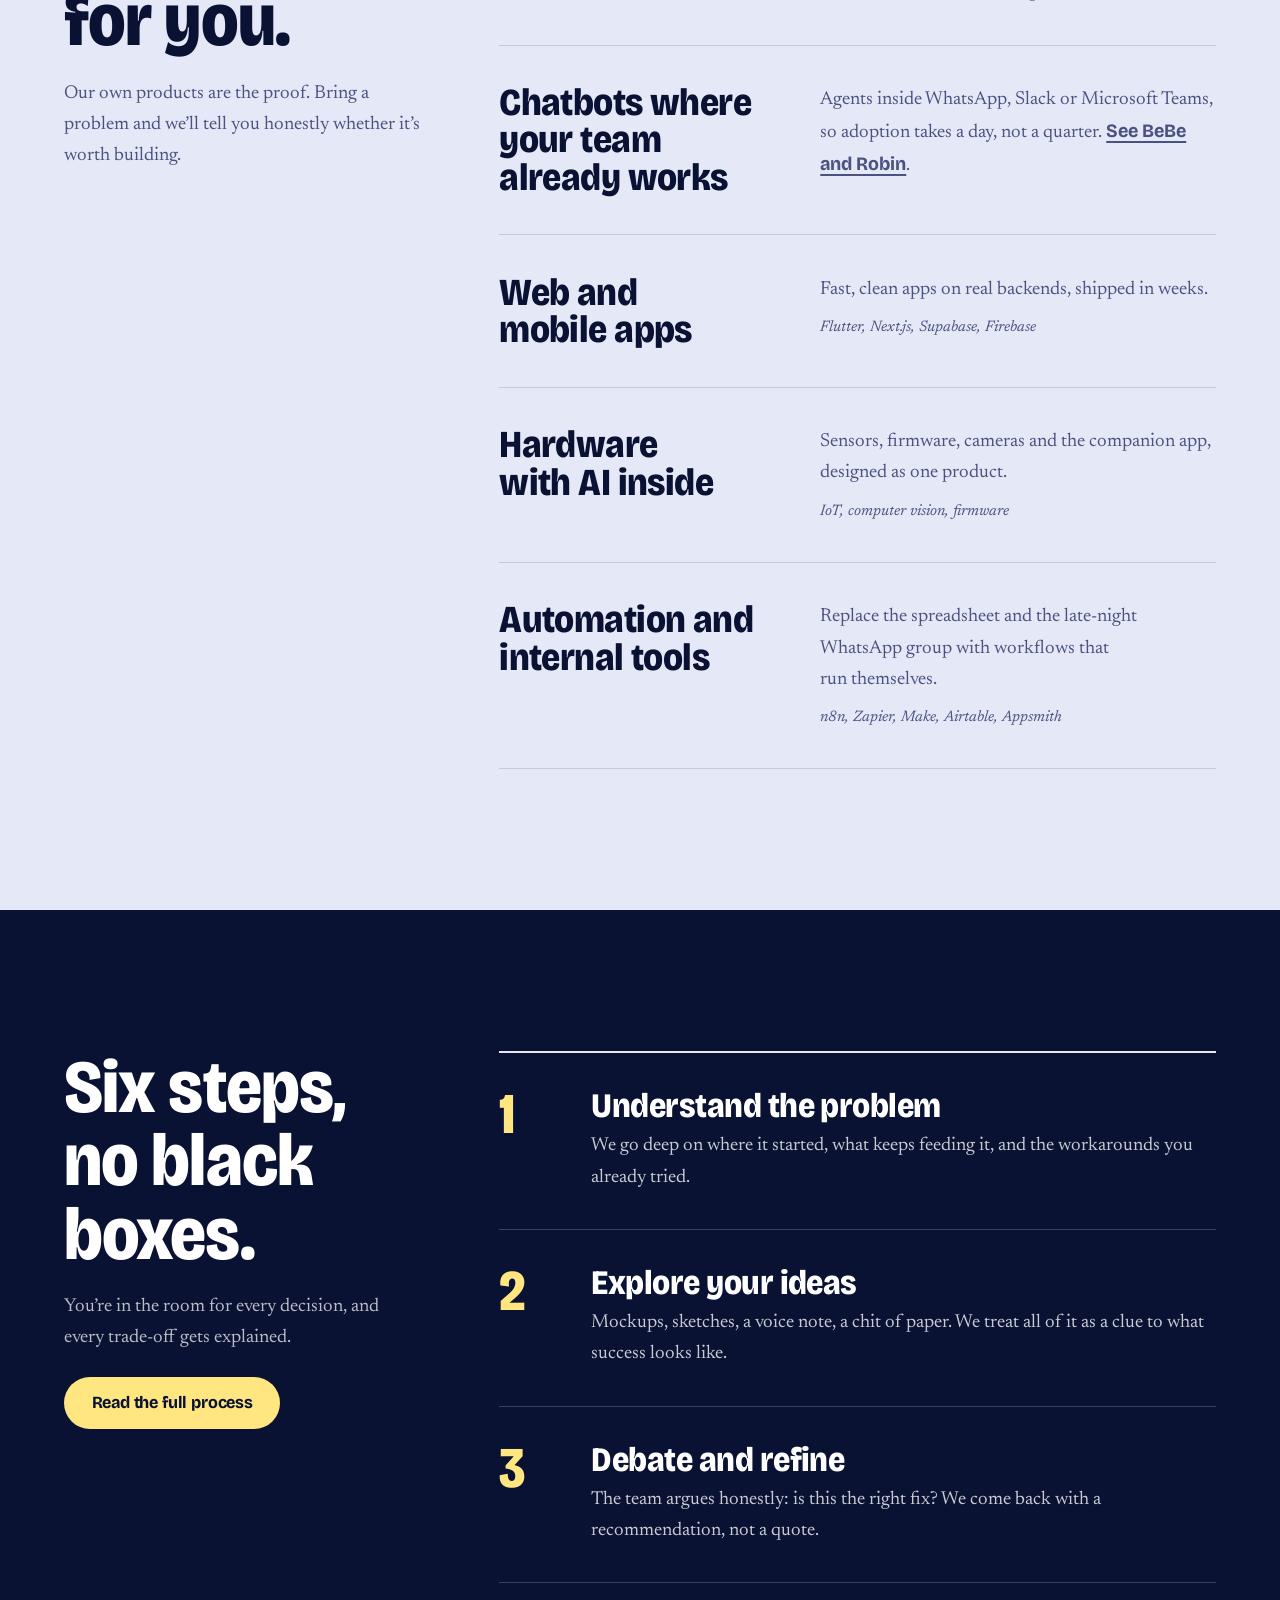
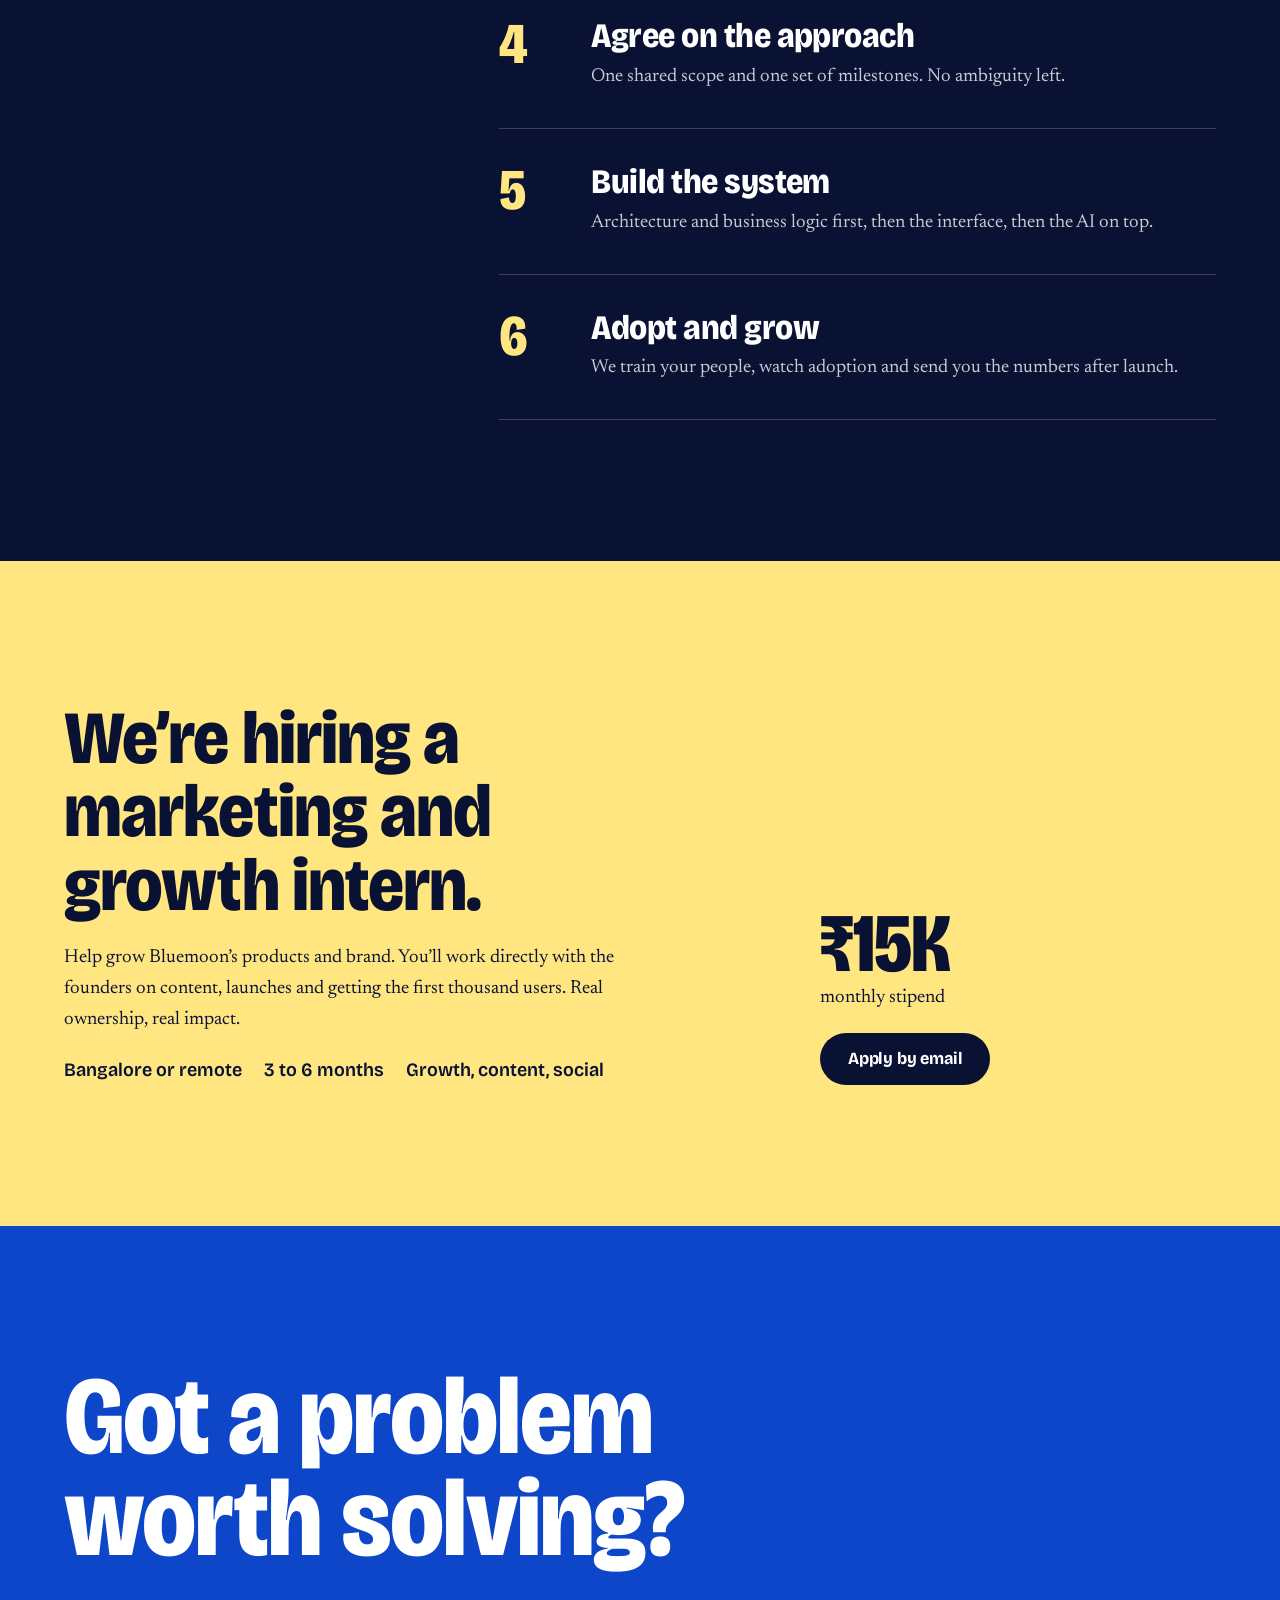
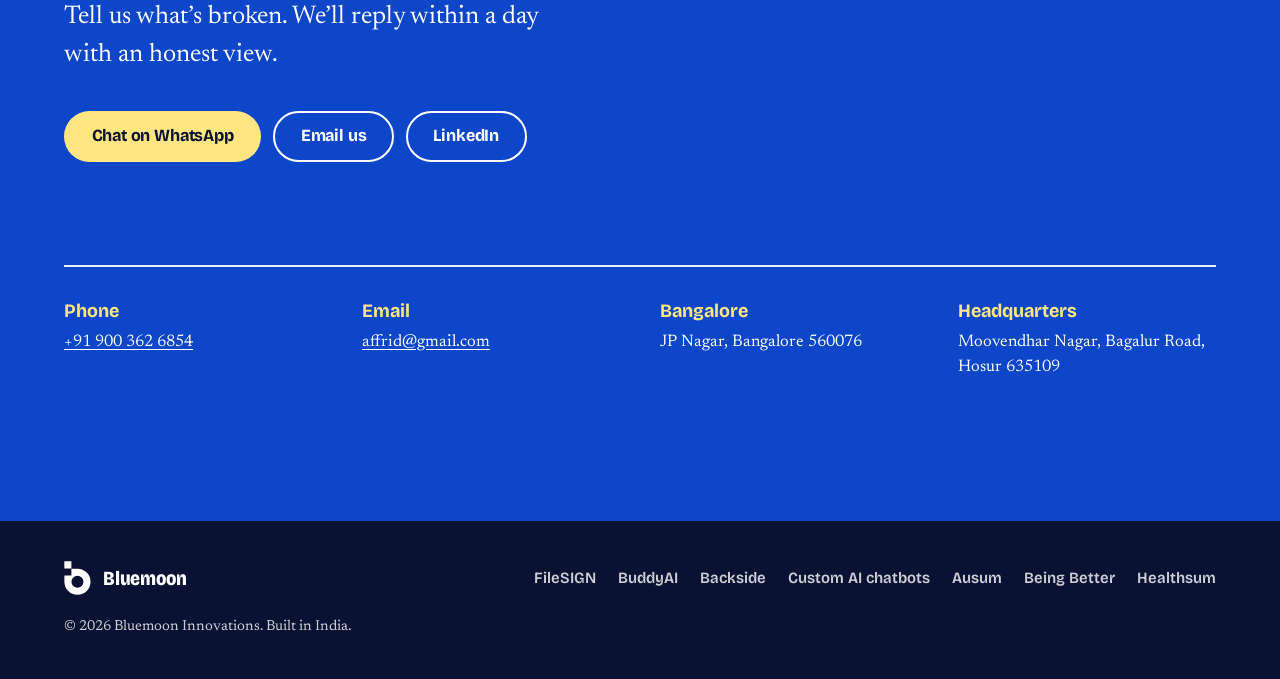
==== commit 4bd9d674: "Redesign site: new identity, rotating product hero, product poster stack Co-Authored-By: Claude Sonn" ====
--- a/index.html
+++ b/index.html
@@ -3,10 +3,16 @@
 <head>
 <meta charset="UTF-8">
 <meta name="viewport" content="width=device-width, initial-scale=1.0">
-<title>Bluemoon Innovations — Innovation Studio, India</title>
+<title>Bluemoon Innovations | Innovation studio, India</title>
+<meta name="description" content="Bluemoon is an innovation studio in India. We build our own products, and yours, with AI in the loop from day one.">
+<meta property="og:title" content="Bluemoon Innovations | Innovation studio, India">
+<meta property="og:description" content="Bluemoon is an innovation studio in India. We build our own products, and yours, with AI in the loop from day one.">
+<meta property="og:type" content="website">
+<link rel="icon" type="image/svg+xml" href="assets/mark.svg">
 <link rel="preconnect" href="https://fonts.googleapis.com">
 <link rel="preconnect" href="https://fonts.gstatic.com" crossorigin>
-<link href="https://fonts.googleapis.com/css2?family=Cormorant+Garamond:ital,wght@0,300;0,400;0,600;1,300;1,400;1,600&family=Jost:wght@300;400;500&family=JetBrains+Mono:wght@400&display=swap" rel="stylesheet">
+<link href="https://fonts.googleapis.com/css2?family=Bricolage+Grotesque:opsz,wdth,wght@12..96,75..100,200..800&family=Newsreader:ital,opsz,wght@0,6..72,400..600;1,6..72,400..600&display=swap" rel="stylesheet">
+<link rel="stylesheet" href="assets/site.css">
 <!-- RB2B visitor identification -->
 <script>!function(key){if(window.reb2b)return;window.reb2b={loaded:true};var s=document.createElement("script");s.async=true;s.src="https://ddwl4m2hdecbv.cloudfront.net/b/"+key+"/"+key+".js.gz";document.getElementsByTagName("script")[0].parentNode.insertBefore(s,document.getElementsByTagName("script")[0]);}("7N850H5W2XN1");</script>
 <!-- Microsoft Clarity session recording & heatmaps -->
@@ -17,1500 +23,227 @@
         y=l.getElementsByTagName(r)[0];y.parentNode.insertBefore(t,y);
     })(window, document, "clarity", "script", "xbkijk79ph");
 </script>
-<style>
-*, *::before, *::after { box-sizing: border-box; margin: 0; padding: 0; }
-html { scroll-behavior: smooth; }
-
-:root {
-  --cream: #F7F5F0;
-  --ink:   #0D0D0D;
-  --blue:  #1B4FD8;
-  --muted: rgba(13,13,13,0.45);
-  --rule:  rgba(13,13,13,0.1);
-  --jost: 'Jost', sans-serif;
-  --serif: 'Cormorant Garamond', Georgia, serif;
-  --mono: 'JetBrains Mono', monospace;
-}
-
-body { font-family: var(--jost); background: var(--cream); color: var(--ink); overflow-x: hidden; }
-body.dark-hero { background: var(--cream); }
-
-/* ── CURSOR ─────────────────────────────────────────── */
-* { cursor: none !important; }
-#cur { position:fixed; width:32px; height:32px; border:1.5px solid rgba(27,79,216,0.55); border-radius:50%; pointer-events:none; z-index:99999; transform:translate(-50%,-50%); transition:transform .18s ease, background .18s ease, border-color .18s ease; will-change:left,top; }
-#dot { position:fixed; width:5px; height:5px; background:var(--blue); border-radius:50%; pointer-events:none; z-index:99999; transform:translate(-50%,-50%); transition:transform .08s ease; }
-#cur.hover { transform:translate(-50%,-50%) scale(2); background:rgba(27,79,216,0.06); border-color:var(--blue); }
-
-/* ── NAV ─────────────────────────────────────────────── */
-nav {
-  position: fixed; top: 0; left: 0; right: 0; z-index: 900;
-  display: flex; align-items: center; justify-content: space-between;
-  padding: 22px 52px;
-  transition: background .3s ease, border-bottom .3s ease;
-}
-nav.scrolled {
-  background: rgba(247,245,240,0.92);
-  backdrop-filter: blur(16px);
-  border-bottom: 1px solid var(--rule);
-}
-.nav-brand {
-  display: flex; align-items: center; gap: 14px;
-  text-decoration: none; color: var(--ink);
-}
-.nav-logo { height: 124px; width: auto; display: block; }
-.nav-brand-name { font-family: var(--serif); font-size: 14px; font-weight: 400; line-height: 1.35; letter-spacing: 0.04em; color: var(--ink); }
-.nav-links { display: flex; gap: 36px; list-style: none; }
-.nav-links a { font-family: var(--jost); font-size: 13px; font-weight: 400; letter-spacing: 0.04em; color: var(--muted); text-decoration: none; transition: color .2s; }
-.nav-links a:hover { color: var(--ink); }
-.nav-links a.cta {
-  color: var(--ink);
-  border: 1px solid rgba(13,13,13,0.3);
-  padding: 8px 20px; border-radius: 2px;
-  transition: background .2s, color .2s, border-color .2s;
-}
-.nav-links a.cta:hover { background: var(--ink); color: var(--cream); border-color: var(--ink); }
-
-/* ── HERO — LIGHT MODE ──────────────────────────────── */
-.hero {
-  min-height: 100vh;
-  background: var(--cream);
-  display: flex; flex-direction: column;
-  align-items: center; justify-content: center;
-  padding: 100px 40px 80px;
-  position: relative; overflow: hidden; gap: 0;
-}
-/* subtle blue shimmer dots on cream */
-.hero::before {
-  content: '';
-  position: absolute; inset: 0; pointer-events: none; z-index: 0;
-  background-image:
-    radial-gradient(1.5px 1.5px at 7% 12%,  rgba(27,79,216,.12) 0%, transparent 100%),
-    radial-gradient(1px 1px at 18% 5%,   rgba(27,79,216,.07) 0%, transparent 100%),
-    radial-gradient(1px 1px at 32% 22%,  rgba(27,79,216,.06) 0%, transparent 100%),
-    radial-gradient(2px 2px at 45% 8%,   rgba(27,79,216,.10) 0%, transparent 100%),
-    radial-gradient(1px 1px at 61% 17%,  rgba(27,79,216,.05) 0%, transparent 100%),
-    radial-gradient(1.5px 1.5px at 77% 6%, rgba(27,79,216,.09) 0%, transparent 100%),
-    radial-gradient(1px 1px at 89% 24%,  rgba(27,79,216,.06) 0%, transparent 100%),
-    radial-gradient(1px 1px at 11% 44%,  rgba(27,79,216,.04) 0%, transparent 100%),
-    radial-gradient(1px 1px at 84% 61%,  rgba(27,79,216,.04) 0%, transparent 100%),
-    radial-gradient(1.5px 1.5px at 93% 79%, rgba(27,79,216,.07) 0%, transparent 100%),
-    radial-gradient(1px 1px at 27% 91%,  rgba(27,79,216,.04) 0%, transparent 100%),
-    radial-gradient(1px 1px at 4% 81%,   rgba(27,79,216,.04) 0%, transparent 100%);
-}
-/* soft blue glow under orbit */
-.hero::after {
-  content: '';
-  position: absolute;
-  width: 900px; height: 500px;
-  left: 50%; top: 65%;
-  transform: translate(-50%, -50%);
-  background: radial-gradient(ellipse, rgba(27,79,216,.07) 0%, transparent 65%);
-  pointer-events: none; z-index: 0;
-  animation: hero-glow-pulse 7s ease-in-out infinite;
-}
-@keyframes hero-glow-pulse {
-  0%, 100% { opacity: 1; transform: translate(-50%,-50%) scale(1); }
-  50%       { opacity: 0.5; transform: translate(-50%,-50%) scale(1.1); }
-}
-
-/* headline */
-.hero-text {
-  text-align: center;
-  position: relative; z-index: 2;
-  margin-bottom: 52px;
-}
-.hero-tag {
-  font-family: var(--mono); font-size: 11px;
-  letter-spacing: 0.2em; text-transform: uppercase;
-  color: var(--blue); margin-bottom: 26px;
-  display: flex; align-items: center; justify-content: center; gap: 14px;
-}
-.hero-tag::before, .hero-tag::after {
-  content: ''; display: inline-block; width: 36px; height: 1px; background: rgba(27,79,216,.35);
-}
-.hero h1 {
-  font-family: var(--serif);
-  font-size: clamp(50px, 6.5vw, 92px);
-  font-weight: 300; line-height: 1.05;
-  letter-spacing: -0.025em; color: var(--ink);
-}
-.hero h1 em { font-style: italic; color: rgba(13,13,13,.28); }
-.hero-sub {
-  font-size: 13px; font-weight: 300; font-family: var(--mono);
-  color: rgba(13,13,13,.38); margin-top: 22px;
-  letter-spacing: 0.14em; text-transform: uppercase;
-}
-
-/* ── ORBITAL STAGE ── */
-.hero-visual {
-  position: relative; z-index: 2;
-  width: min(1180px, 97vw);
-  height: min(780px, 88vw);
-  flex-shrink: 0;
-  margin-bottom: 56px;
-}
-
-/* ellipse orbit ring — flat tilted orbital plane */
-.orbit-ring {
-  position: absolute;
-  width: 96%; height: 32%;
-  top: 50%; left: 50%;
-  transform: translate(-50%, -50%);
-  border-radius: 50%;
-  border: 1px solid rgba(27,79,216,.3);
-  pointer-events: none;
-  box-shadow: 0 0 60px rgba(27,79,216,.07) inset, 0 0 120px rgba(27,79,216,.04) inset;
-}
-
-/* ── MOON — positioned by JS ── */
-.moon-el {
-  position: absolute;
-  width: 84px; height: 84px;
-  border-radius: 50%;
-  background: radial-gradient(circle at 36% 30%, #daeeff 0%, #6aaef8 24%, #2568d9 54%, #0d2480 85%, #04102e 100%);
-  box-shadow:
-    0 0 24px rgba(27,79,216,1),
-    0 0 56px rgba(27,79,216,.65),
-    0 0 120px rgba(27,79,216,.40),
-    0 0 220px rgba(27,79,216,.20),
-    inset -14px -10px 26px rgba(0,5,44,.6);
-  z-index: 10;
-  transform: translate(-50%, -50%);
-  will-change: left, top;
-}
-.moon-el::before {
-  content: '';
-  position: absolute;
-  width: 12px; height: 12px; border-radius: 50%;
-  background: rgba(8,18,80,.28);
-  top: 20px; left: 36px;
-  box-shadow: 9px 13px 0 -3px rgba(8,18,80,.2), -5px 28px 0 -3px rgba(8,18,80,.14);
-}
-
-/* ── CARD STACK ── */
-.cards-stack {
-  position: absolute;
-  top: 50%; left: 50%;
-  width: 755px; height: 472px;
-  transform: translate(-50%, -50%);
-  animation: stack-float 7s ease-in-out infinite;
-  z-index: 5;
-}
-@keyframes stack-float {
-  0%, 100% { transform: translate(-50%, -50%) translateY(0px); }
-  50%       { transform: translate(-50%, -50%) translateY(-14px); }
-}
-
-.s-card {
-  position: absolute;
-  width: 755px; height: 472px;
-  border-radius: 16px;
-  top: 0; left: 0; overflow: hidden;
-  box-shadow: 0 32px 80px rgba(0,0,0,.22), 0 0 0 1px rgba(0,0,0,.06);
-  will-change: transform;
-  transition: transform .55s cubic-bezier(.2,0,0,1), opacity .55s ease;
-}
-.s-card:nth-child(1) { transform: rotate(0deg)   translate(0px,   0px)  scale(1);   z-index:6; opacity:1;   }
-.s-card:nth-child(2) { transform: rotate(4deg)   translate(32px,  10px) scale(.97); z-index:5; opacity:.97; }
-.s-card:nth-child(3) { transform: rotate(1deg)   translate(8px,   22px) scale(.94); z-index:4; opacity:.92; }
-.s-card:nth-child(4) { transform: rotate(-3deg)  translate(-24px, 40px) scale(.91); z-index:3; opacity:.85; }
-.s-card:nth-child(5) { transform: rotate(-7deg)  translate(-48px, 64px) scale(.86); z-index:2; opacity:.76; }
-.s-card:nth-child(6) { transform: rotate(-11deg) translate(-74px, 88px) scale(.82); z-index:1; opacity:.68; }
-.s-card-bg {
-  width: 100%; height: 100%;
-  object-fit: cover; object-position: center;
-  display: block;
-}
-
-/* ── BROWSER FRAME ── */
-.s-browser {
-  width: 100%; height: 100%;
-  display: flex; flex-direction: column; background: #f0eeea;
-}
-.s-browser-chrome {
-  height: 32px; background: #E2E0DC;
-  display: flex; align-items: center; padding: 0 12px; gap: 6px;
-  flex-shrink: 0; border-bottom: 1px solid rgba(0,0,0,.08);
-}
-.s-bdot { width: 11px; height: 11px; border-radius: 50%; flex-shrink: 0; }
-.s-burl {
-  flex: 1; height: 20px; background: white; border-radius: 10px;
-  margin-left: 8px; display: flex; align-items: center;
-  padding: 0 10px; font-family: var(--mono); font-size: 8.5px;
-  color: #555; letter-spacing: .03em; overflow: hidden; white-space: nowrap;
-  box-shadow: inset 0 1px 2px rgba(0,0,0,.07);
-}
-.s-browser-body { flex: 1; overflow: hidden; position: relative; }
-.s-browser-body > img { width: 100%; height: 100%; object-fit: cover; object-position: top left; display: block; }
-
-/* ── iPHONE FRAME ── */
-.s-iphone-bg {
-  width: 100%; height: 100%;
-  display: flex; align-items: center; justify-content: center;
-  position: relative; overflow: hidden;
-}
-.s-iphone {
-  width: 148px; height: 302px;
-  border-radius: 30px; background: #0D0D0D;
-  border: 3px solid #363636;
-  box-shadow: 0 0 0 1px #222, inset 0 0 0 1px #484848, 0 20px 60px rgba(0,0,0,.95);
-  display: flex; flex-direction: column; overflow: hidden;
-  flex-shrink: 0; position: relative; z-index: 2;
-}
-.s-iphone-notch {
-  height: 22px; background: #0D0D0D;
-  display: flex; align-items: center; justify-content: center; flex-shrink: 0;
-}
-.s-iphone-island {
-  width: 56px; height: 14px; background: #000;
-  border-radius: 7px; outline: 1.5px solid #1C1C1C;
-}
-.s-iphone-screen { flex: 1; overflow: hidden; }
-.s-iphone-footer {
-  height: 18px; display: flex; align-items: center;
-  justify-content: center; flex-shrink: 0;
-}
-.s-iphone-pill {
-  width: 50px; height: 4px;
-  background: rgba(255,255,255,.35); border-radius: 2px;
-}
-
-/* ── CARD OVERLAY ── */
-.s-card-overlay {
-  position: absolute; bottom: 0; left: 0; right: 0;
-  padding: 36px 22px 18px;
-  background: linear-gradient(to top, rgba(0,0,0,.88) 0%, rgba(0,0,0,.52) 52%, transparent 100%);
-}
-.s-card-topbar {
-  position: absolute; top: 0; left: 0; right: 0; height: 3px; z-index: 8;
-  border-radius: 16px 16px 0 0;
-}
-.s-card-tag {
-  font-family: var(--mono); font-size: 10px;
-  letter-spacing: .14em; text-transform: uppercase;
-  color: rgba(255,255,255,.55); display: block; margin-bottom: 5px;
-}
-.s-card-title {
-  font-family: var(--serif); font-size: 28px; font-weight: 600;
-  color: #fff; line-height: 1;
-}
-
-/* hero buttons */
-.btn-ink {
-  display: inline-block; padding: 13px 28px;
-  background: var(--ink); color: var(--cream);
-  font-family: var(--jost); font-size: 13px; font-weight: 400;
-  letter-spacing: 0.06em; text-decoration: none; border: 1px solid var(--ink);
-  transition: background .2s, color .2s;
-}
-.btn-ink:hover { background: var(--blue); border-color: var(--blue); }
-.btn-outline {
-  display: inline-block; padding: 13px 28px;
-  background: transparent; color: var(--ink);
-  font-family: var(--jost); font-size: 13px; font-weight: 400;
-  letter-spacing: 0.06em; text-decoration: none; border: 1px solid rgba(13,13,13,0.25);
-  transition: border-color .2s, color .2s;
-}
-.btn-outline:hover { border-color: var(--ink); }
-
-.hero-actions {
-  display: flex; gap: 14px; flex-wrap: wrap;
-  justify-content: center;
-  position: relative; z-index: 2;
-}
-.hero-actions .btn-outline {
-  border-color: rgba(13,13,13,.22);
-  color: rgba(13,13,13,.55);
-}
-.hero-actions .btn-outline:hover {
-  border-color: var(--ink);
-  color: var(--ink);
-}
-
-/* scroll hint */
-.hero-scroll {
-  position: absolute; bottom: 36px; left: 50%;
-  transform: translateX(-50%);
-  display: flex; flex-direction: column;
-  align-items: center; gap: 10px;
-  font-family: var(--mono); font-size: 10px;
-  letter-spacing: 0.15em; text-transform: uppercase;
-  color: rgba(13,13,13,.25); z-index: 2;
-}
-.hero-scroll::after {
-  content: ''; display: block; width: 1px; height: 44px;
-  background: linear-gradient(to bottom, rgba(13,13,13,.15), transparent);
-}
-
-/* ── SECTIONS COMMON ──────────────────────────────────── */
-.label {
-  font-family: var(--mono); font-size: 10px; letter-spacing: 0.22em;
-  text-transform: uppercase; color: var(--muted); margin-bottom: 20px;
-  display: flex; align-items: center; gap: 10px;
-}
-.label::before { content: ''; display: inline-block; width: 20px; height: 1px; background: var(--muted); }
-
-h2.display {
-  font-family: var(--serif);
-  font-size: clamp(40px, 4.5vw, 64px);
-  font-weight: 300; line-height: 1.1; letter-spacing: -0.02em;
-}
-h2.display em { font-style: italic; }
-.rule { height: 1px; background: var(--rule); }
-
-/* ── ABOUT ────────────────────────────────────────────── */
-.about { padding: 120px 52px; }
-.about-inner { max-width: 1200px; margin: 0 auto; display: grid; grid-template-columns: 1fr 1fr; gap: 100px; align-items: center; }
-.about-body { padding-top: 8px; }
-.about-body p { font-size: 17px; font-weight: 300; line-height: 1.85; color: var(--muted); margin-top: 28px; }
-.about-body p strong { color: var(--ink); font-weight: 400; }
-.about-right { }
-.about-facts { display: grid; grid-template-columns: 1fr 1fr; gap: 1px; background: var(--rule); border: 1px solid var(--rule); }
-.fact {
-  background: var(--cream); padding: 32px 28px;
-}
-.fact-num { font-family: var(--serif); font-size: 44px; font-weight: 300; line-height: 1; color: var(--blue); margin-bottom: 8px; }
-.fact-label { font-size: 12px; font-weight: 300; color: var(--muted); line-height: 1.5; }
-
-/* ── PRODUCTS ─────────────────────────────────────────── */
-.products-section { padding: 0 52px 120px; }
-.products-header { padding: 80px 0 60px; border-top: 1px solid var(--rule); max-width: 1200px; margin: 0 auto; display: flex; justify-content: space-between; align-items: flex-end; }
-.products-grid { max-width: 1200px; margin: 0 auto; display: grid; grid-template-columns: repeat(3, 1fr); gap: 1px; background: var(--rule); border: 1px solid var(--rule); }
-
-.product-card {
-  background: var(--cream); padding: 40px 36px 36px;
-  text-decoration: none; color: var(--ink);
-  display: block; position: relative; overflow: hidden;
-  transition: transform .35s cubic-bezier(.2,0,0,1), box-shadow .35s ease;
-  transform-style: preserve-3d; will-change: transform;
-}
-.product-card::before {
-  content: ''; position: absolute; top: 0; left: 0; right: 0; height: 2px;
-  background: var(--card-accent, #1B4FD8); opacity: 0;
-  transition: opacity .25s ease;
-}
-.product-card:hover::before { opacity: 1; }
-.product-card:hover { box-shadow: 0 20px 60px rgba(0,0,0,0.1); z-index: 2; }
-/* product card thumbnail */
-.p-thumb { height: 180px; overflow: hidden; position: relative; background: var(--thumb-bg, #EEEAE4); border-bottom: 1px solid var(--rule); display: flex; align-items: center; justify-content: center; }
-.p-thumb-inner { font-family: var(--mono); font-size: 10px; letter-spacing: 0.18em; text-transform: uppercase; color: var(--card-accent, var(--muted)); opacity: 0.5; }
-
-.p-num { font-family: var(--serif); font-size: 64px; font-weight: 300; color: var(--rule); line-height: 1; margin-bottom: 20px; transition: color .25s; }
-.product-card:hover .p-num { color: rgba(13,13,13,0.12); }
-.p-cat { font-family: var(--mono); font-size: 10px; letter-spacing: 0.18em; text-transform: uppercase; color: var(--card-accent, var(--muted)); margin-bottom: 14px; }
-.p-name { font-family: var(--serif); font-size: 26px; font-weight: 600; margin-bottom: 14px; line-height: 1.1; }
-.p-desc { font-size: 14px; font-weight: 300; color: var(--muted); line-height: 1.7; margin-bottom: 28px; }
-.p-link { font-family: var(--mono); font-size: 10px; letter-spacing: 0.15em; text-transform: uppercase; color: var(--card-accent, var(--ink)); display: flex; align-items: center; gap: 8px; }
-.p-link::after { content: '→'; transition: transform .2s; }
-.product-card:hover .p-link::after { transform: translateX(4px); }
-
-/* ── SERVICES ─────────────────────────────────────────── */
-.services { background: var(--ink); color: var(--cream); padding: 120px 52px; }
-.services-inner { max-width: 1200px; margin: 0 auto; }
-.services .label { color: rgba(247,245,240,0.35); }
-.services .label::before { background: rgba(247,245,240,0.35); }
-.services h2.display { color: var(--cream); }
-.services-grid { display: grid; grid-template-columns: repeat(4, 1fr); gap: 1px; background: rgba(255,255,255,0.07); border: 1px solid rgba(255,255,255,0.07); margin-top: 64px; }
-.svc {
-  background: var(--ink); padding: 40px 32px;
-  border-top: 2px solid transparent;
-  transition: border-color .25s, background .25s;
-}
-.svc:hover { border-top-color: var(--blue); background: rgba(255,255,255,0.02); }
-.svc-icon { font-size: 28px; margin-bottom: 20px; }
-.svc-name { font-family: var(--serif); font-size: 20px; font-weight: 600; margin-bottom: 12px; color: var(--cream); }
-.svc-desc { font-size: 13px; font-weight: 300; color: rgba(247,245,240,0.5); line-height: 1.7; margin-bottom: 24px; }
-.svc-tools { display: flex; flex-wrap: wrap; gap: 6px; }
-.tool { font-family: var(--mono); font-size: 9px; letter-spacing: 0.1em; padding: 4px 10px; border: 1px solid rgba(255,255,255,0.1); color: rgba(247,245,240,0.4); }
-
-/* nocode strip */
-.nocode-strip { background: rgba(255,255,255,0.03); border-top: 1px solid rgba(255,255,255,0.07); padding: 40px 0; margin-top: 1px; }
-.nocode-strip-inner { max-width: 1200px; margin: 0 auto; padding: 0 52px; display: flex; align-items: center; gap: 48px; }
-.nocode-label { font-family: var(--mono); font-size: 10px; letter-spacing: 0.2em; text-transform: uppercase; color: rgba(247,245,240,0.3); white-space: nowrap; }
-.nocode-tools { display: flex; gap: 32px; flex-wrap: wrap; }
-.nocode-tool { font-size: 13px; font-weight: 300; color: rgba(247,245,240,0.45); transition: color .2s; }
-.nocode-tool:hover { color: var(--cream); }
-
-/* ── PROCESS OVERVIEW ────────────────────────────────── */
-.process-overview { padding: 120px 52px; background: #F0EDE6; }
-.process-overview-inner { max-width: 1200px; margin: 0 auto; }
-.process-overview-header {
-  display: flex; justify-content: space-between; align-items: flex-end;
-  margin-bottom: 72px; gap: 40px;
-}
-.process-overview-header .process-cta-link {
-  font-family: var(--mono); font-size: 10px; letter-spacing: 0.18em;
-  text-transform: uppercase; color: var(--blue);
-  text-decoration: none; display: flex; align-items: center; gap: 10px;
-  white-space: nowrap; padding-bottom: 4px;
-  border-bottom: 1px solid rgba(27,79,216,.25);
-  transition: border-color .2s;
-}
-.process-overview-header .process-cta-link:hover { border-color: var(--blue); }
-.process-steps-grid {
-  display: grid;
-  grid-template-columns: repeat(3, 1fr);
-  gap: 1px;
-  background: var(--rule);
-  border: 1px solid var(--rule);
-}
-.ps-card {
-  background: #F0EDE6;
-  padding: 40px 36px 36px;
-  position: relative; overflow: hidden;
-  transition: background .3s;
-}
-.ps-card:hover { background: var(--cream); }
-.ps-card::after {
-  content: '';
-  position: absolute; top: 0; left: 0; right: 0; height: 2px;
-  background: var(--blue); opacity: 0;
-  transition: opacity .25s;
-}
-.ps-card:hover::after { opacity: 1; }
-.ps-step-num {
-  font-family: var(--mono); font-size: 10px; letter-spacing: 0.2em;
-  color: var(--muted); margin-bottom: 20px;
-  display: flex; align-items: center; gap: 10px;
-}
-.ps-step-num::after {
-  content: ''; flex: 1; height: 1px; background: var(--rule);
-}
-.ps-icon { color: var(--blue); margin-bottom: 18px; opacity: 0.75; transition: opacity .25s; }
-.ps-card:hover .ps-icon { opacity: 1; }
-.ps-icon svg { display: block; }
-.ps-title {
-  font-family: var(--serif); font-size: 22px; font-weight: 600;
-  line-height: 1.15; margin-bottom: 12px; color: var(--ink);
-}
-.ps-title em { font-style: italic; font-weight: 300; color: rgba(13,13,13,.4); }
-.ps-desc {
-  font-size: 13px; font-weight: 300; line-height: 1.75; color: var(--muted);
-}
-
-/* ── NUMBERS ──────────────────────────────────────────── */
-.numbers { padding: 120px 52px; }
-.numbers-inner { max-width: 1200px; margin: 0 auto; }
-.numbers-grid { display: grid; grid-template-columns: repeat(4, 1fr); gap: 1px; background: var(--rule); border: 1px solid var(--rule); margin-top: 60px; }
-.num-item { background: var(--cream); padding: 52px 36px; }
-.num-big { font-family: var(--serif); font-size: 72px; font-weight: 300; line-height: 1; letter-spacing: -0.02em; color: var(--ink); }
-.num-big span { color: var(--blue); }
-.num-label { font-family: var(--mono); font-size: 10px; letter-spacing: 0.18em; text-transform: uppercase; color: var(--muted); margin-top: 12px; }
-
-/* ── CAREERS ──────────────────────────────────────────── */
-.careers { padding: 120px 52px; background: #F0EDE6; }
-.careers-inner { max-width: 1200px; margin: 0 auto; }
-.career-card {
-  margin-top: 60px;
-  display: grid; grid-template-columns: 1fr auto; gap: 60px; align-items: center;
-  border: 1px solid var(--rule); background: var(--cream);
-  padding: 52px;
-}
-.career-open { font-family: var(--mono); font-size: 10px; letter-spacing: 0.2em; text-transform: uppercase; color: #3A7D44; display: flex; align-items: center; gap: 8px; margin-bottom: 16px; }
-.career-open::before { content: ''; width: 6px; height: 6px; border-radius: 50%; background: #3A7D44; }
-.career-title { font-family: var(--serif); font-size: 36px; font-weight: 300; letter-spacing: -0.01em; margin-bottom: 16px; }
-.career-title em { font-style: italic; }
-.career-desc { font-size: 15px; font-weight: 300; color: var(--muted); line-height: 1.75; max-width: 560px; }
-.career-meta { display: flex; gap: 32px; margin-top: 28px; }
-.career-meta span { font-family: var(--mono); font-size: 10px; letter-spacing: 0.15em; text-transform: uppercase; color: var(--muted); }
-.career-right { text-align: right; }
-.stipend-num { font-family: var(--serif); font-size: 56px; font-weight: 300; letter-spacing: -0.02em; color: var(--ink); line-height: 1; }
-.stipend-label { font-family: var(--mono); font-size: 10px; letter-spacing: 0.15em; text-transform: uppercase; color: var(--muted); margin-top: 4px; margin-bottom: 28px; }
-
-/* ── CONTACT ──────────────────────────────────────────── */
-.contact { background: var(--ink); color: var(--cream); padding: 120px 52px 80px; }
-.contact-inner { max-width: 1200px; margin: 0 auto; }
-.contact .label { color: rgba(247,245,240,0.35); }
-.contact .label::before { background: rgba(247,245,240,0.35); }
-.contact h2.display { color: var(--cream); }
-.contact-grid { display: grid; grid-template-columns: 1fr 1fr; gap: 80px; margin-top: 72px; }
-.contact-left p { font-size: 15px; font-weight: 300; line-height: 1.8; color: rgba(247,245,240,0.55); margin-top: 20px; max-width: 420px; }
-.contact-actions { margin-top: 40px; display: flex; gap: 14px; flex-wrap: wrap; }
-.btn-cream { display: inline-block; padding: 13px 28px; background: var(--cream); color: var(--ink); font-family: var(--jost); font-size: 13px; font-weight: 400; letter-spacing: 0.06em; text-decoration: none; border: 1px solid var(--cream); transition: background .2s, color .2s; }
-.btn-cream:hover { background: var(--blue); border-color: var(--blue); color: var(--cream); }
-.btn-outline-cream { display: inline-block; padding: 13px 28px; background: transparent; color: rgba(247,245,240,0.6); font-family: var(--jost); font-size: 13px; font-weight: 400; letter-spacing: 0.06em; text-decoration: none; border: 1px solid rgba(247,245,240,0.2); transition: border-color .2s, color .2s; }
-.btn-outline-cream:hover { border-color: var(--cream); color: var(--cream); }
-.btn-whatsapp { display: inline-block; padding: 13px 28px; background: #25D366; color: #fff; font-family: var(--jost); font-size: 13px; font-weight: 400; letter-spacing: 0.06em; text-decoration: none; border: 1px solid #25D366; transition: background .2s, border-color .2s; }
-.btn-whatsapp:hover { background: #1ebe5b; border-color: #1ebe5b; }
-.contact-info { }
-.info-row { padding: 24px 0; border-bottom: 1px solid rgba(255,255,255,0.07); display: grid; grid-template-columns: 120px 1fr; gap: 20px; align-items: start; }
-.info-key { font-family: var(--mono); font-size: 10px; letter-spacing: 0.18em; text-transform: uppercase; color: rgba(247,245,240,0.3); padding-top: 2px; }
-.info-val { font-size: 14px; font-weight: 300; color: rgba(247,245,240,0.7); line-height: 1.65; }
-.info-val a { color: var(--cream); text-decoration: none; border-bottom: 1px solid rgba(247,245,240,0.2); transition: border-color .2s; }
-.info-val a:hover { border-color: var(--cream); }
-
-/* footer */
-.footer-bar { max-width: 1200px; margin: 80px auto 0; padding-top: 32px; border-top: 1px solid rgba(255,255,255,0.08); display: flex; justify-content: space-between; align-items: center; flex-wrap: wrap; gap: 16px; }
-.footer-brand { font-family: var(--serif); font-size: 14px; font-weight: 300; color: rgba(247,245,240,0.4); letter-spacing: 0.08em; }
-.footer-copy { font-family: var(--mono); font-size: 10px; letter-spacing: 0.12em; color: rgba(247,245,240,0.25); }
-.footer-links { display: flex; gap: 24px; }
-.footer-links a { font-family: var(--mono); font-size: 10px; letter-spacing: 0.12em; color: rgba(247,245,240,0.35); text-decoration: none; text-transform: uppercase; transition: color .2s; }
-.footer-links a:hover { color: var(--cream); }
-
-/* ── ASKADE LEAD POP-UP ───────────────────────────────── */
-#bm-teaser {
-  position: fixed; bottom: 32px; left: 50%; z-index: 8000;
-  display: flex; align-items: center; gap: 12px;
-  background: var(--ink); color: var(--cream);
-  padding: 14px 20px 14px 16px;
-  border-left: 3px solid var(--blue);
-  box-shadow: 0 8px 40px rgba(0,0,0,.28), 0 2px 8px rgba(0,0,0,.15);
-  cursor: pointer;
-  transform: translateX(-50%) translateY(120px); opacity: 0;
-  transition: transform .45s cubic-bezier(.2,0,0,1), opacity .45s ease;
-  max-width: 420px; width: max-content;
-}
-#bm-teaser.show { transform: translateX(-50%) translateY(0); opacity: 1; }
-#bm-teaser-icon { font-size: 22px; flex-shrink: 0; }
-#bm-teaser-text { flex: 1; }
-#bm-teaser-text strong { display: block; font-family: var(--serif); font-size: 15px; font-weight: 600; line-height: 1.2; color: var(--cream); margin-bottom: 3px; }
-#bm-teaser-text span { font-family: var(--mono); font-size: 9px; letter-spacing: .14em; text-transform: uppercase; color: rgba(247,245,240,.4); }
-#bm-teaser-cta { font-family: var(--mono); font-size: 9px; letter-spacing: .14em; text-transform: uppercase; color: var(--blue); white-space: nowrap; padding: 6px 12px; border: 1px solid rgba(27,79,216,.4); transition: background .2s, color .2s, border-color .2s; flex-shrink: 0; }
-#bm-teaser:hover #bm-teaser-cta { background: var(--blue); color: var(--cream); border-color: var(--blue); }
-#bm-teaser-dismiss { position: absolute; top: 6px; right: 8px; background: none; border: none; color: rgba(247,245,240,.3); font-size: 12px; line-height: 1; cursor: pointer; padding: 2px 4px; }
-#bm-teaser-dismiss:hover { color: rgba(247,245,240,.7); }
-
-#bm-modal-overlay {
-  position: fixed; inset: 0; z-index: 9000;
-  background: rgba(13,13,13,.72);
-  backdrop-filter: blur(6px);
-  display: flex; align-items: center; justify-content: center;
-  padding: 20px;
-  opacity: 0; pointer-events: none;
-  transition: opacity .35s ease;
-}
-#bm-modal-overlay.open { opacity: 1; pointer-events: all; }
-
-#bm-modal {
-  background: var(--cream);
-  width: 100%; max-width: 560px;
-  position: relative;
-  transform: translateY(24px) scale(.97);
-  transition: transform .4s cubic-bezier(.2,0,0,1);
-  overflow: hidden;
-}
-#bm-modal-overlay.open #bm-modal { transform: translateY(0) scale(1); }
-
-#bm-modal-header {
-  padding: 32px 36px 24px;
-  border-bottom: 1px solid var(--rule);
-  display: flex; justify-content: space-between; align-items: flex-start; gap: 20px;
-}
-#bm-modal-header-text {}
-#bm-modal-label { font-family: var(--mono); font-size: 9px; letter-spacing: .2em; text-transform: uppercase; color: var(--blue); margin-bottom: 10px; display: flex; align-items: center; gap: 8px; }
-#bm-modal-label::before { content: ''; display: inline-block; width: 16px; height: 1px; background: rgba(27,79,216,.4); }
-#bm-modal-title { font-family: var(--serif); font-size: 28px; font-weight: 300; line-height: 1.1; letter-spacing: -.01em; color: var(--ink); }
-#bm-modal-title em { font-style: italic; color: rgba(13,13,13,.35); }
-#bm-modal-sub { font-size: 13px; font-weight: 300; color: var(--muted); line-height: 1.7; margin-top: 10px; }
-#bm-modal-close { background: none; border: none; cursor: pointer; color: var(--muted); font-size: 20px; line-height: 1; padding: 4px; flex-shrink: 0; transition: color .2s; }
-#bm-modal-close:hover { color: var(--ink); }
-
-#bm-modal-game { width: 100%; height: 540px; border: none; display: block; background: #0D0D0D; }
-
-#bm-modal-footer {
-  padding: 14px 36px;
-  border-top: 1px solid var(--rule);
-  display: flex; align-items: center; gap: 12px;
-}
-#bm-modal-footer-badge { width: 6px; height: 6px; border-radius: 50%; background: #3A7D44; flex-shrink: 0; }
-#bm-modal-footer p { font-family: var(--mono); font-size: 9px; letter-spacing: .1em; text-transform: uppercase; color: var(--muted); line-height: 1.5; }
-
-@media (max-width: 960px) {
-  #bm-teaser { bottom: 20px; left: 50%; max-width: calc(100vw - 32px); width: max-content; }
-  #bm-modal-header { padding: 24px 20px 18px; }
-  #bm-modal-title { font-size: 22px; }
-  #bm-modal-game { height: 420px; }
-  #bm-modal-footer { padding: 12px 20px; }
-}
-
-/* ── ANNOUNCEMENT BAR ────────────────────────────────────── */
-#bm-bar {
-  position: fixed; top: 0; left: 0; right: 0; z-index: 950;
-  background: var(--ink);
-  height: 42px;
-  display: flex; align-items: center; justify-content: center; gap: 20px;
-  border-bottom: 1px solid rgba(255,255,255,0.08);
-  transform: translateY(-42px);
-  transition: transform 0.45s cubic-bezier(.2,0,0,1);
-}
-#bm-bar.show { transform: translateY(0); }
-#bm-bar-text { font-family: var(--mono); font-size: 10px; letter-spacing: 0.12em; text-transform: uppercase; color: rgba(247,245,240,0.5); }
-#bm-bar-cta {
-  font-family: var(--mono); font-size: 10px; letter-spacing: 0.12em; text-transform: uppercase;
-  color: var(--blue); background: none; border: 1px solid rgba(27,79,216,0.4);
-  padding: 5px 14px; cursor: pointer;
-  transition: background 0.2s, border-color 0.2s, color 0.2s;
-}
-#bm-bar-cta:hover { background: var(--blue); border-color: var(--blue); color: var(--cream); }
-#bm-bar-close {
-  position: absolute; right: 16px;
-  background: none; border: none; color: rgba(247,245,240,0.25);
-  font-size: 15px; cursor: pointer; padding: 4px 8px;
-  transition: color 0.2s;
-}
-#bm-bar-close:hover { color: rgba(247,245,240,0.65); }
-@media (max-width: 600px) { #bm-bar { gap: 10px; } #bm-bar-text { display: none; } }
-
-/* ── SCROLL REVEAL ────────────────────────────────────── */
-.reveal { opacity: 0; transform: translateY(28px); transition: opacity .7s ease, transform .7s ease; }
-.reveal.in { opacity: 1; transform: none; }
-.reveal-d1 { transition-delay: .1s; }
-.reveal-d2 { transition-delay: .2s; }
-.reveal-d3 { transition-delay: .3s; }
-.reveal-d4 { transition-delay: .4s; }
-.reveal-d5 { transition-delay: .5s; }
-.reveal-d6 { transition-delay: .6s; }
-
-/* ── RESPONSIVE ───────────────────────────────────────── */
-@media (max-width: 960px) {
-  nav { padding: 18px 24px; }
-  .nav-links { display: none; }
-  .hero { padding: 90px 20px 70px; }
-  .hero-visual { margin-bottom: 40px; }
-  .hero h1 { font-size: clamp(44px, 12vw, 72px); }
-  .moon-el { width: 56px; height: 56px; }
-  .cards-stack { width: 90vw; height: calc(90vw * 0.625); max-width: 500px; max-height: 312px; }
-  .s-card { width: 90vw; height: calc(90vw * 0.625); max-width: 500px; max-height: 312px; }
-  .s-card-title { font-size: 20px; }
-  .s-card-tag { font-size: 8px; }
-  .s-iphone { width: 100px; height: 204px; border-radius: 20px; }
-  .s-iphone-notch { height: 16px; }
-  .s-iphone-island { width: 40px; height: 10px; }
-  .s-iphone-footer { height: 14px; }
-  .s-browser-chrome { height: 24px; }
-  .s-bdot { width: 8px; height: 8px; }
-  .s-burl { font-size: 7px; height: 15px; }
-  .about, .products-section, .numbers, .careers, .contact { padding-left: 24px; padding-right: 24px; }
-  .about-inner { grid-template-columns: 1fr; gap: 60px; }
-  .products-grid { grid-template-columns: 1fr; }
-  .services { padding: 80px 24px 0; }
-  .services-grid { grid-template-columns: repeat(2,1fr); }
-  .nocode-strip-inner { padding: 0 24px; flex-direction: column; align-items: flex-start; gap: 20px; }
-  .numbers-grid { grid-template-columns: repeat(2,1fr); }
-  .process-steps-grid { grid-template-columns: 1fr; }
-  .process-overview { padding: 80px 24px; }
-  .process-overview-header { flex-direction: column; align-items: flex-start; gap: 24px; }
-  .career-card { grid-template-columns: 1fr; gap: 32px; }
-  .career-right { text-align: left; }
-  .contact-grid { grid-template-columns: 1fr; gap: 48px; }
-  .footer-bar { flex-direction: column; align-items: flex-start; }
-}
-</style>
 </head>
 <body>
-
-<!-- ── ANNOUNCEMENT BAR ── -->
-<div id="bm-bar">
-  <span id="bm-bar-text">Got a project in mind?</span>
-  <button id="bm-bar-cta">Get a free estimate in 24 hrs →</button>
-  <button id="bm-bar-close" title="Dismiss">×</button>
+<div id="bm-bar"><span id="bm-bar-text">Got a project in mind?</span><button id="bm-bar-cta">Get a free estimate in 24 hours</button><button id="bm-bar-close" aria-label="Dismiss">×</button></div>
+<a class="skip" href="#main">Skip to content</a>
+<header class="nav" id="nav">
+  <a class="brand" href="index.html" aria-label="Bluemoon Innovations, home"><svg viewBox="655 400 620 785" aria-hidden="true"><path fill-rule="evenodd" d="M663 405H826V573H663Z M826 576H966A302 302 0 0 1 966 1180A302 302 0 0 1 664 878V735H826Z M1105 878A139 139 0 1 0 827 878A139 139 0 1 0 1105 878Z"/></svg><span>Bluemoon</span></a>
+  <button class="nav-toggle" aria-expanded="false" aria-controls="nav-links">Menu</button>
+  <ul class="nav-links" id="nav-links">
+    <li><a href="index.html#products">Products</a></li>
+    <li><a href="index.html#services">Work with us</a></li>
+    <li><a href="process.html">Process</a></li>
+    <li><a href="index.html#careers">Careers</a></li>
+  </ul>
+  <a class="btn" href="index.html#contact">Start a project</a>
+</header>
+
+<main id="main">
+
+<section class="hero on-dark">
+  <div class="moon" aria-hidden="true"><div class="moon-shade"></div></div>
+  <div class="stage">
+    <div class="cards"><a class="hcard on" href="products/filesign.html" style="--bg:#F2C230;--fg:#1A1405" data-need="a contract signed by Friday." aria-label="FileSIGN, Live"><span class="chip">Live</span><span class="hvis"><img src="images/fs-documents.png" alt="" loading="lazy" style="object-position:top left"></span><b>FileSIGN</b></a><a class="hcard" href="products/buddyai.html" style="--bg:#B5471B;--fg:#FFF4EC" data-need="new users who don’t get lost." inert aria-label="BuddyAI, Live"><span class="chip">Live</span><span class="hvis"><img src="images/buddy-tours.png" alt="" loading="lazy" style="object-position:top left"></span><b>BuddyAI</b></a><a class="hcard" href="products/backside.html" style="--bg:#EFE6D4;--fg:#2A1D10" data-need="somewhere to put the idea before it’s gone." inert aria-label="Backside, Free for Mac"><span class="chip">Free for Mac</span><span class="hvis"><div class="hv-notes"><i class="y">Ship the v1.1 build</i><i class="p">Call Meera</i><i class="g">Flip back with the same hotkey</i></div></span><b>Backside</b></a><a class="hcard" href="products/robin-copilot.html" style="--bg:#4F46E5;--fg:#FFFFFF" data-need="an assistant inside WhatsApp." inert aria-label="Custom AI chatbots, Built to order"><span class="chip">Built to order</span><span class="hvis"><div class="hv-chat"><i class="u">Where do I approve a leave request?</i><i class="b">Opening Leave. I’ve highlighted Approve.</i></div></span><b>Custom AI chatbots</b></a><a class="hcard" href="products/ausum.html" style="--bg:#17110A;--fg:#F6DDA5" data-need="audits that match the factory floor." inert aria-label="Ausum, Client project"><span class="chip">Client project</span><span class="hvis"><img src="images/ausum-screenshot.png" alt="" loading="lazy" style="object-position:top left"></span><b>Ausum</b></a><a class="hcard" href="products/being-better.html" style="--bg:#06323D;--fg:#E4FAFF" data-need="a scalp checked while they comb." inert aria-label="Being Better, Prototype"><span class="chip">Prototype</span><span class="hvis"><img src="images/bb-product.png" alt="" loading="lazy" style="object-position:center 40%"></span><b>Being Better</b></a><a class="hcard" href="products/healthsum.html" style="--bg:#1F5C33;--fg:#EAF7EC" data-need="a blood report in plain language." inert aria-label="Healthsum, Coming soon"><span class="chip">Coming soon</span><span class="hvis"><img src="images/healthsum-app.png" alt="" loading="lazy" style="object-position:top center;width:62%;margin:0 auto;border-radius:18px 18px 0 0"></span><b>Healthsum</b></a></div>
+    <div class="dots"><button class="hdot on" data-i="0" style="--c:#F2C230" aria-label="Show FileSIGN"></button><button class="hdot" data-i="1" style="--c:#B5471B" aria-label="Show BuddyAI"></button><button class="hdot" data-i="2" style="--c:#EFE6D4" aria-label="Show Backside"></button><button class="hdot" data-i="3" style="--c:#4F46E5" aria-label="Show Custom AI chatbots"></button><button class="hdot" data-i="4" style="--c:#17110A" aria-label="Show Ausum"></button><button class="hdot" data-i="5" style="--c:#06323D" aria-label="Show Being Better"></button><button class="hdot" data-i="6" style="--c:#1F5C33" aria-label="Show Healthsum"></button></div>
+  </div>
+  <h1>We build what people need.</h1>
+  <p class="need"><span>Right now, someone needs</span> <b id="need-text">a contract signed by Friday.</b></p>
+  <p class="lede">Bluemoon is an innovation studio in India. We make our own products, and build yours, with AI in the loop from day one.</p>
+  <div class="actions"><a class="btn btn-lemon" href="#products">See what we’ve built</a><a class="btn btn-line" href="#contact">Start a project</a></div>
+  <a class="ship" href="products/backside.html"><span class="ship-dot" aria-hidden="true"></span><span><b>Just shipped: Backside for Mac</b><span>Free to download.</span> <span data-downloads hidden></span></span></a>
+</section>
+
+<section class="section" id="studio">
+  <div class="wrap">
+    <p class="statement">Most software gets built because someone could. We start with something that’s broken and keep building until it isn’t.</p>
+    <div class="beliefs">
+      <div><h3>Needed beats novel.</h3><p>We pick problems we’ve watched people struggle with: signing a contract, onboarding a user, checking a scalp, closing the books on a factory floor. If nobody’s asking for it, we don’t build it.</p></div>
+      <div><h3>AI is a material, not a pitch.</h3><p>We use models where they make a product simpler or faster to ship. Sometimes that’s an agent in WhatsApp. Sometimes it’s no AI at all.</p></div>
+      <div><h3>Ship, then listen.</h3><p>Real users find what a roadmap can’t. We launch early, read every message and rebuild what matters.</p></div>
+    </div>
+    <div class="facts">
+      <div class="fact"><b>7</b><span>products, from live apps to a hardware prototype</span></div>
+      <div class="fact"><b>3</b><span>kinds of product: web, mobile and desktop, hardware</span></div>
+      <div class="fact"><b>30%</b><span>more output on a jewellery factory floor</span></div>
+      <div class="fact"><b>20%</b><span>fewer audit errors on the same floor</span></div>
+    </div>
+  </div>
+</section>
+
+<section id="products" aria-labelledby="products-h">
+  <div class="shelf-head wrap">
+    <h2 id="products-h">Seven things we’ve built.</h2>
+    <p>Our own products and a few client projects. Each started with a problem someone really had.</p>
+  </div>
+  <div class="stack">
+    <article class="panel" style="--i:0;--bg:#F2C230;--fg:#1A1405;">
+      <div class="panel-copy">
+        <span class="chip">Live</span>
+        <h3>FileSIGN</h3>
+        <p>Legally binding e-signatures, free to send. The people signing don’t need an account.</p>
+        <a class="btn" href="products/filesign.html">See how it works</a>
+      </div>
+      <div class="panel-visual"><div class="frame tilt-l"><div class="frame-bar" aria-hidden="true"><i></i><i></i><i></i></div><img src="images/fs-documents.png" alt="FileSIGN documents dashboard" width="1680" height="1050" loading="lazy"></div></div>
+    </article>
+    <article class="panel" style="--i:1;--bg:#B5471B;--fg:#FFF4EC;">
+      <div class="panel-copy">
+        <span class="chip">Live</span>
+        <h3>BuddyAI</h3>
+        <p>An onboarding copilot for SaaS. Record a tour once. It guides new users, answers questions and hands off to a human.</p>
+        <a class="btn" href="products/buddyai.html">Meet BuddyAI</a>
+      </div>
+      <div class="panel-visual"><div style="position:relative;padding-bottom:10%"><div class="frame tilt-r"><div class="frame-bar" aria-hidden="true"><i></i><i></i><i></i></div><img src="images/buddy-tours.png" alt="BuddyAI tours and guidebooks" width="1680" height="1050" loading="lazy"></div><img class="pop-widget" src="images/buddy-widget.png" alt="The BuddyAI chat widget" width="524" height="672" loading="lazy"></div></div>
+    </article>
+    <article class="panel" style="--i:2;--bg:#EFE6D4;--fg:#2A1D10;">
+      <div class="panel-copy">
+        <span class="chip">Live · Free for Mac</span>
+        <h3>Backside</h3>
+        <p>One hotkey flips your screen over onto an infinite canvas for notes, shapes and half-formed ideas.</p>
+        <a class="btn" href="products/backside.html">Get Backside</a>
+      </div>
+      <div class="panel-visual"><div class="canvas tilt-r" role="img" aria-label="Backside canvas with sticky notes">
+        <div class="note y">Ship the v1.1 build</div><div class="note p">Call Meera about the invoice</div>
+        <div class="note g">Idea: flip back with the same hotkey</div><div class="note t">Point anywhere. Start typing.</div>
+        <div class="mini"><i style="left:8px;top:8px"></i><i style="left:30px;top:14px"></i><i style="left:20px;top:32px"></i><i style="left:48px;top:30px"></i></div>
+      </div></div>
+    </article>
+    <article class="panel" style="--i:3;--bg:#4F46E5;--fg:#FFFFFF;">
+      <div class="panel-copy">
+        <span class="chip">Built to order</span>
+        <h3>Custom AI chatbots</h3>
+        <p>Agents that live in WhatsApp, Slack, Teams or your own app, wired to your systems. BeBe and Robin are two we made.</p>
+        <a class="btn" href="products/robin-copilot.html">See BeBe and Robin</a>
+      </div>
+      <div class="panel-visual"><div class="chat-stack" aria-hidden="true">
+  <div class="chat-card">
+    <div class="chat-who"><svg viewBox="0 0 120 150" aria-hidden="true"><defs>
+<radialGradient id="bb1" cx="42%" cy="28%" r="82%"><stop offset="0" stop-color="#fff"/><stop offset=".55" stop-color="#F4FDFF"/><stop offset="1" stop-color="#D7F4FB"/></radialGradient>
+<radialGradient id="bi1" cx="40%" cy="34%" r="74%"><stop offset="0" stop-color="#3CC6E0"/><stop offset=".52" stop-color="#0891B2"/><stop offset="1" stop-color="#155E75"/></radialGradient></defs>
+<line x1="60" y1="44" x2="60" y2="30" stroke="#0891B2" stroke-width="2.5" stroke-linecap="round"/><circle cx="60" cy="26" r="4.5" fill="#0891B2"/>
+<ellipse cx="60" cy="86" rx="44" ry="48" fill="url(#bb1)" stroke="rgba(8,145,178,.3)"/>
+<circle cx="60" cy="70" r="22" fill="url(#bi1)"/><circle cx="60" cy="70" r="11" fill="#15151A"/><circle cx="53" cy="63" r="5" fill="#fff"/>
+<path d="M48 108Q60 116 72 108" fill="none" stroke="#6E6E73" stroke-width="3" stroke-linecap="round"/></svg><span>BeBe</span><small>WhatsApp</small></div>
+    <div class="bubble u">Is it okay to wash my hair every day?</div>
+    <div class="bubble b">For most people, yes. Tell me how your scalp feels and I'll adjust. I remember what worked last time.</div>
+  </div>
+  <div class="chat-card">
+    <div class="chat-who"><span class="chat-av">R</span><span>Robin</span><small>Inside your app</small></div>
+    <div class="bubble u">Where do I approve a leave request?</div>
+    <div class="bubble b">Opening Leave, then Pending. I've highlighted the <mark>Approve</mark> button for you.</div>
+  </div>
+</div></div>
+    </article>
+    <article class="panel" style="--i:4;--bg:#17110A;--fg:#F6DDA5;">
+      <div class="panel-copy">
+        <span class="chip">Client project</span>
+        <h3>Ausum</h3>
+        <p>Operations software for a jewellery manufacturer, from the first order to the final audit.</p>
+        <a class="btn" href="products/ausum.html">Read the case study</a>
+      </div>
+      <div class="panel-visual"><div style="position:relative;padding-bottom:6%"><div class="frame tilt-l"><div class="frame-bar" aria-hidden="true"><i></i><i></i><i></i></div><img src="images/ausum-screenshot.png" alt="Ausum operations dashboard" width="1680" height="1050" loading="lazy"></div><div class="stat-sticker" style="--accent:#D4960A;--accent-fg:#17110A;right:-2%;top:-6%">30%<small>more production</small></div><div class="stat-sticker" style="--accent:#F6DDA5;--accent-fg:#17110A;left:-2%;bottom:-2%">20%<small>fewer audit errors</small></div></div></div>
+    </article>
+    <article class="panel" style="--i:5;--bg:#06323D;--fg:#E4FAFF;">
+      <div class="panel-copy">
+        <span class="chip">Prototype</span>
+        <h3>Being Better</h3>
+        <p>Everyday tools, made smarter. Scalp Sentinel is a comb with a 60× camera, motion sensing and AI.</p>
+        <a class="btn" href="products/being-better.html">See the hardware</a>
+      </div>
+      <div class="panel-visual"><img src="images/bb-product.png" alt="Scalp Sentinel BB01, a smart comb" width="1376" height="768" loading="lazy" style="border-radius:22px;box-shadow:0 30px 60px -24px #000"></div>
+    </article>
+    <article class="panel" style="--i:6;--bg:#1F5C33;--fg:#EAF7EC;">
+      <div class="panel-copy">
+        <span class="chip">Coming soon</span>
+        <h3>Healthsum</h3>
+        <p>An AI health companion that reads your medical reports and tracks every body system, for the whole family.</p>
+        <a class="btn" href="products/healthsum.html">Join the waitlist</a>
+      </div>
+      <div class="panel-visual"><div class="phone tilt-r"><img src="images/healthsum-app.png" alt="Healthsum app screen" width="1179" height="2556" loading="lazy"></div></div>
+    </article>
+  </div>
+</section>
+
+<section class="section on-paper2" id="services">
+  <div class="wrap split">
+    <header>
+      <h2>What we can build for you.</h2>
+      <p>Our own products are the proof. Bring a problem and we’ll tell you honestly whether it’s worth building.</p>
+    </header>
+    <ul class="rows">
+      <li><h3>AI products and agents</h3><div><p>From one smart feature to a full AI product. Assistants that work from your data, with a person approving anything that matters.</p><p class="tools">Claude, GPT, Gemini, retrieval, agents</p></div></li>
+      <li><h3>Chatbots where your team already works</h3><div><p>Agents inside WhatsApp, Slack or Microsoft Teams, so adoption takes a day, not a quarter. <a class="textlink" href="products/robin-copilot.html">See BeBe and Robin</a>.</p></div></li>
+      <li><h3>Web and mobile apps</h3><div><p>Fast, clean apps on real backends, shipped in weeks.</p><p class="tools">Flutter, Next.js, Supabase, Firebase</p></div></li>
+      <li><h3>Hardware with AI inside</h3><div><p>Sensors, firmware, cameras and the companion app, designed as one product.</p><p class="tools">IoT, computer vision, firmware</p></div></li>
+      <li><h3>Automation and internal tools</h3><div><p>Replace the spreadsheet and the late-night WhatsApp group with workflows that run themselves.</p><p class="tools">n8n, Zapier, Make, Airtable, Appsmith</p></div></li>
+    </ul>
+  </div>
+</section>
+
+<section class="section on-night on-dark" id="how-we-work">
+  <div class="wrap split">
+    <header>
+      <h2>Six steps, no black boxes.</h2>
+      <p>You’re in the room for every decision, and every trade-off gets explained.</p>
+      <p style="margin-top:24px"><a class="btn btn-lemon" href="process.html">Read the full process</a></p>
+    </header>
+    <ol class="steps"><li><h3>Understand the problem</h3><p>We go deep on where it started, what keeps feeding it, and the workarounds you already tried.</p></li><li><h3>Explore your ideas</h3><p>Mockups, sketches, a voice note, a chit of paper. We treat all of it as a clue to what success looks like.</p></li><li><h3>Debate and refine</h3><p>The team argues honestly: is this the right fix? We come back with a recommendation, not a quote.</p></li><li><h3>Agree on the approach</h3><p>One shared scope and one set of milestones. No ambiguity left.</p></li><li><h3>Build the system</h3><p>Architecture and business logic first, then the interface, then the AI on top.</p></li><li><h3>Adopt and grow</h3><p>We train your people, watch adoption and send you the numbers after launch.</p></li></ol>
+  </div>
+</section>
+
+<section class="section hiring" id="careers">
+  <div class="wrap hiring-in">
+    <div>
+      <h2>We’re hiring a marketing and growth intern.</h2>
+      <p>Help grow Bluemoon’s products and brand. You’ll work directly with the founders on content, launches and getting the first thousand users. Real ownership, real impact.</p>
+      <div class="meta"><span>Bangalore or remote</span><span>3 to 6 months</span><span>Growth, content, social</span></div>
+    </div>
+    <div class="pay"><b>₹15K</b><span>monthly stipend</span><a class="btn btn-ink" href="mailto:affrid@gmail.com?subject=Marketing%20Intern%20Application">Apply by email</a></div>
+  </div>
+</section>
+
+<section class="section on-blue on-dark contact" id="contact">
+  <div class="wrap">
+    <h2>Got a problem worth solving?</h2>
+    <p class="lede">Tell us what’s broken. We’ll reply within a day with an honest view.</p>
+    <div class="actions"><a class="btn btn-lemon" href="https://wa.me/919003626854?text=Hey%2C%20I%20checked%20out%20your%20website%20and%20would%20like%20to%20talk%20about%20a%20project%20I%20want%20to%20brainstorm%20and%20build%20with%20you%20guys." target="_blank" rel="noopener">Chat on WhatsApp</a><a class="btn btn-line" href="mailto:affrid@gmail.com">Email us</a><a class="btn btn-line" href="https://www.linkedin.com/company/bluemoon-innovations/" target="_blank" rel="noopener">LinkedIn</a></div>
+    <dl class="contact-info">
+      <div><dt>Phone</dt><dd><a href="tel:+919003626854">+91 900 362 6854</a></dd></div>
+      <div><dt>Email</dt><dd><a href="mailto:affrid@gmail.com">affrid@gmail.com</a></dd></div>
+      <div><dt>Bangalore</dt><dd>JP Nagar, Bangalore 560076</dd></div>
+      <div><dt>Headquarters</dt><dd>Moovendhar Nagar, Bagalur Road,<br>Hosur 635109</dd></div>
+    </dl>
+  </div>
+</section>
+
+</main>
+<footer class="foot on-dark">
+  <div class="foot-in">
+    <a class="brand" href="index.html" aria-label="Bluemoon Innovations, home"><svg viewBox="655 400 620 785" aria-hidden="true"><path fill-rule="evenodd" d="M663 405H826V573H663Z M826 576H966A302 302 0 0 1 966 1180A302 302 0 0 1 664 878V735H826Z M1105 878A139 139 0 1 0 827 878A139 139 0 1 0 1105 878Z"/></svg><span>Bluemoon</span></a>
+    <nav aria-label="Products"><a href="products/filesign.html">FileSIGN</a><a href="products/buddyai.html">BuddyAI</a><a href="products/backside.html">Backside</a><a href="products/robin-copilot.html">Custom AI chatbots</a><a href="products/ausum.html">Ausum</a><a href="products/being-better.html">Being Better</a><a href="products/healthsum.html">Healthsum</a></nav>
+    <small>© 2026 Bluemoon Innovations. Built in India.</small>
+  </div>
+</footer>
+<div id="bm-teaser" role="button" tabindex="0" aria-label="Open the free idea analysis game">
+  <button id="bm-teaser-dismiss" aria-label="Dismiss">×</button>
+  <div id="bm-teaser-icon" aria-hidden="true">🎮</div>
+  <div><strong>Got an idea worth building?</strong><span>Play for 2 minutes. Get a free analysis.</span></div>
+  <div id="bm-teaser-cta">Play</div>
 </div>
-
-<div id="cur"></div>
-<div id="dot"></div>
-
-<!-- ── NAV ── -->
-<nav id="nav">
-  <a href="index.html" class="nav-brand">
-    <img src="images/logo.png" class="nav-logo" alt="Bluemoon Innovations">
-    <span class="nav-brand-name">Bluemoon<br>Innovations</span>
-  </a>
-  <ul class="nav-links">
-    <li><a href="#about">Studio</a></li>
-    <li><a href="#products">Products</a></li>
-    <li><a href="#services">Services</a></li>
-    <li><a href="process.html">Process</a></li>
-    <li><a href="#careers">Careers</a></li>
-    <li><a href="#contact" class="cta">Let's Build</a></li>
-  </ul>
-</nav>
-
-<!-- ── HERO ── -->
-<section class="hero">
-  <div class="hero-text">
-    <div class="hero-tag">Innovation Studio · India</div>
-    <h1>We make <em>rare ideas</em> real.</h1>
-    <p class="hero-sub">SaaS · AI · Mobile · Hardware</p>
-  </div>
-
-  <div class="hero-visual">
-    <div class="orbit-ring"></div>
-    <div class="moon-el"></div>
-
-    <div class="cards-stack">
-
-      <!-- Card 1 (front) — FileSIGN · Web Browser Frame -->
-      <div class="s-card">
-        <div class="s-card-topbar" style="background:#B8860B;"></div>
-        <div class="s-browser">
-          <div class="s-browser-chrome">
-            <div class="s-bdot" style="background:#FF5F57;"></div>
-            <div class="s-bdot" style="background:#FFBD2E;"></div>
-            <div class="s-bdot" style="background:#28C840;"></div>
-            <div class="s-burl">🔒 filesign.ink/documents</div>
-          </div>
-          <div class="s-browser-body">
-            <img src="images/fs-documents.png" alt="FileSIGN Documents">
-          </div>
-        </div>
-        <div class="s-card-overlay">
-          <span class="s-card-tag">Document SaaS</span>
-          <div class="s-card-title">FileSIGN</div>
-        </div>
-      </div>
-
-      <!-- Card 2 — BuddyAI · Web Browser Frame -->
-      <div class="s-card">
-        <div class="s-card-topbar" style="background:#C0622F;"></div>
-        <div class="s-browser">
-          <div class="s-browser-chrome">
-            <div class="s-bdot" style="background:#FF5F57;"></div>
-            <div class="s-bdot" style="background:#FFBD2E;"></div>
-            <div class="s-bdot" style="background:#28C840;"></div>
-            <div class="s-burl">🔒 app.getbuddyai.com/tours</div>
-          </div>
-          <div class="s-browser-body">
-            <img src="images/buddy-tours.png" alt="BuddyAI Tours">
-          </div>
-        </div>
-        <div class="s-card-overlay">
-          <span class="s-card-tag">AI SaaS · Onboarding</span>
-          <div class="s-card-title">BuddyAI</div>
-        </div>
-      </div>
-
-      <!-- Card 3 — Custom AI Chatbots -->
-      <div class="s-card">
-        <div class="s-card-topbar" style="background:#4F46E5;"></div>
-        <div style="width:100%;height:100%;background:linear-gradient(135deg,#0A0B1A,#0F1130);display:flex;align-items:center;justify-content:center;gap:14px;flex-direction:column;position:relative;overflow:hidden;">
-          <div style="position:absolute;inset:0;background:radial-gradient(ellipse at 50% 40%,rgba(79,70,229,.18) 0%,transparent 70%);pointer-events:none;"></div>
-          <div style="display:flex;gap:10px;align-items:center;position:relative;z-index:2;">
-            <div style="width:36px;height:36px;border-radius:10px;background:rgba(37,211,102,.15);border:1px solid rgba(37,211,102,.35);display:flex;align-items:center;justify-content:center;font-size:16px;">💬</div>
-            <div style="width:36px;height:36px;border-radius:10px;background:rgba(79,70,229,.18);border:1px solid rgba(79,70,229,.45);display:flex;align-items:center;justify-content:center;font-size:16px;">💼</div>
-            <div style="width:36px;height:36px;border-radius:10px;background:rgba(0,120,215,.15);border:1px solid rgba(0,120,215,.35);display:flex;align-items:center;justify-content:center;font-size:16px;">🤝</div>
-          </div>
-          <div style="background:rgba(255,255,255,.06);border:1px solid rgba(255,255,255,.1);border-radius:10px;padding:10px 14px;max-width:220px;position:relative;z-index:2;">
-            <div style="font-size:8px;color:rgba(255,255,255,.4);font-family:monospace;letter-spacing:.08em;margin-bottom:6px;">AI AGENT · WHATSAPP</div>
-            <div style="font-size:9px;color:rgba(255,255,255,.75);line-height:1.5;">Your AI is live. Ask me anything about your orders, inventory, or escalate to a human.</div>
-          </div>
-        </div>
-        <div class="s-card-overlay">
-          <span class="s-card-tag">AI Chatbot · Custom</span>
-          <div class="s-card-title">AI Chatbots</div>
-        </div>
-      </div>
-
-      <!-- Card 4 — Healthsum · iPhone + Real Screenshot + Translucent BG -->
-      <div class="s-card">
-        <div class="s-card-topbar" style="background:#3A7D44;"></div>
-        <!-- Deep background -->
-        <div style="width:100%;height:100%;background:radial-gradient(ellipse at 50% 25%, rgba(58,125,68,.18) 0%, #030C07 65%);position:relative;display:flex;align-items:center;justify-content:center;">
-          <!-- Translucent glass panel -->
-          <div style="position:absolute;top:10px;bottom:10px;left:18px;right:18px;border-radius:22px;background:rgba(255,255,255,.04);border:1px solid rgba(255,255,255,.09);box-shadow:inset 0 1px 0 rgba(255,255,255,.08),0 8px 32px rgba(0,0,0,.5);"></div>
-          <!-- iPhone with real screenshot -->
-          <div class="s-iphone" style="background:#000;border-color:#3A3A3A;box-shadow:0 0 0 1px #222,0 24px 64px rgba(0,0,0,.9),0 0 40px rgba(58,125,68,.15);">
-            <div class="s-iphone-notch" style="background:#000;">
-              <div class="s-iphone-island" style="background:#000;outline-color:#1C1C1C;"></div>
-            </div>
-            <div class="s-iphone-screen">
-              <img src="images/healthsum-app.png" alt="Healthsum" style="width:100%;height:100%;object-fit:cover;object-position:top;">
-            </div>
-            <div class="s-iphone-footer" style="background:#000;">
-              <div class="s-iphone-pill"></div>
-            </div>
-          </div>
-        </div>
-        <div class="s-card-overlay">
-          <span class="s-card-tag">AI Health · Mobile</span>
-          <div class="s-card-title">Healthsum</div>
-        </div>
-      </div>
-
-      <!-- Card 5 — Ausum · Real Screenshot -->
-      <div class="s-card">
-        <div class="s-card-topbar" style="background:#D4960A;"></div>
-        <div class="s-browser">
-          <div class="s-browser-chrome">
-            <div class="s-bdot" style="background:#FF5F57;"></div>
-            <div class="s-bdot" style="background:#FFBD2E;"></div>
-            <div class="s-bdot" style="background:#28C840;"></div>
-            <div class="s-burl">🔒 localhost:3000 · AuSum Dashboard</div>
-          </div>
-          <div class="s-browser-body">
-            <img src="images/ausum-screenshot.png" alt="Ausum Dashboard">
-          </div>
-        </div>
-        <div class="s-card-overlay">
-          <span class="s-card-tag">Manufacturing · Enterprise</span>
-          <div class="s-card-title">Ausum</div>
-        </div>
-      </div>
-
-      <!-- Card 6 (back) — Being Better · Product Photo + Translucent BG -->
-      <a class="s-card" href="https://www.getbeingbetter.com" target="_blank" rel="noopener">
-        <div class="s-card-topbar" style="background:#0891B2;"></div>
-        <!-- Deep dark background -->
-        <div style="width:100%;height:100%;background:radial-gradient(ellipse at 50% 35%, rgba(8,145,178,.14) 0%, #020C10 65%);position:relative;overflow:hidden;display:flex;align-items:center;justify-content:center;">
-          <!-- Translucent glass panel the product floats on -->
-          <div style="position:absolute;top:10px;bottom:10px;left:16px;right:16px;border-radius:22px;background:rgba(255,255,255,.04);border:1px solid rgba(255,255,255,.09);box-shadow:inset 0 1px 0 rgba(255,255,255,.08),0 8px 32px rgba(0,0,0,.5);overflow:hidden;">
-            <img src="images/bb-product.png" alt="Being Better" style="width:100%;height:100%;object-fit:cover;object-position:center 30%;">
-          </div>
-          <!-- Subtle cyan glow behind product -->
-          <div style="position:absolute;width:200px;height:200px;border-radius:50%;background:radial-gradient(circle,rgba(8,145,178,.18) 0%,transparent 70%);top:50%;left:50%;transform:translate(-50%,-55%);pointer-events:none;"></div>
-        </div>
-        <div class="s-card-overlay">
-          <span class="s-card-tag">AI Hardware · Consumer</span>
-          <div class="s-card-title">Being Better</div>
-        </div>
-      </a>
-
-    </div>
-  </div>
-
-  <div class="hero-actions">
-    <a href="#products" class="btn-ink">View Our Work</a>
-    <a href="#contact" class="btn-outline">Start a Project</a>
-  </div>
-
-  <div class="hero-scroll">Scroll</div>
-</section>
-
-<!-- ── ABOUT ── -->
-<section class="about" id="about">
-  <div class="about-inner">
-    <div class="about-body reveal">
-      <div class="label">Studio</div>
-      <h2 class="display">An innovation lab<br>that <em>ships.</em></h2>
-      <p>Bluemoon Innovations is a <strong>product studio</strong> based in India — building in-house SaaS, AI products, and hardware, while also taking on ambitious contracts for clients who need things done right.</p>
-      <p>We are builders first. Strategy, design, engineering, and deployment all under one roof. <strong>From idea to live product, in weeks.</strong></p>
-    </div>
-    <div class="about-right reveal reveal-d2">
-      <div class="about-facts">
-        <div class="fact">
-          <div class="fact-num">7+</div>
-          <div class="fact-label">Products built & shipped</div>
-        </div>
-        <div class="fact">
-          <div class="fact-num">30%</div>
-          <div class="fact-label">Production boost delivered (Ausum)</div>
-        </div>
-        <div class="fact">
-          <div class="fact-num">3</div>
-          <div class="fact-label">Verticals: SaaS, Mobile, Hardware</div>
-        </div>
-        <div class="fact">
-          <div class="fact-num">∞</div>
-          <div class="fact-label">Ideas in the pipeline</div>
-        </div>
-      </div>
-    </div>
-  </div>
-</section>
-
-<!-- ── PRODUCTS ── -->
-<section class="products-section" id="products">
-  <div class="products-header">
-    <div>
-      <div class="label reveal">Portfolio</div>
-      <h2 class="display reveal reveal-d1">Products we've<br><em>built & shipped.</em></h2>
-    </div>
-    <p style="font-size:14px;font-weight:300;color:var(--muted);max-width:260px;line-height:1.7;" class="reveal reveal-d2">Seven products. Each solving a real problem, elegantly.</p>
-  </div>
-  <div class="products-grid">
-
-    <a href="products/filesign.html" class="product-card reveal" style="--card-accent:#B8860B;">
-      <div class="p-thumb" style="padding:0;overflow:hidden;">
-        <img src="images/fs-landing.png" style="width:100%;height:180px;object-fit:cover;object-position:center top;display:block;">
-      </div>
-      <div class="p-num">01</div>
-      <div class="p-cat">Document SaaS</div>
-      <div class="p-name">FileSIGN</div>
-      <p class="p-desc">Legally-binding e-signatures for anyone. Sign documents for free, in minutes. Signers don't need an account.</p>
-      <div class="p-link">filesign.ink</div>
-    </a>
-
-    <a href="products/ausum.html" class="product-card reveal reveal-d1" style="--card-accent:#D4960A;--thumb-bg:#0F0A02;">
-      <div class="p-thumb" style="background:linear-gradient(135deg,#0F0A02,#1A1005);display:flex;flex-direction:column;align-items:flex-start;padding:20px 22px;gap:8px;">
-        <div style="font-family:var(--serif);font-size:18px;font-weight:800;color:#D4960A;letter-spacing:.02em;">AUSUM</div>
-        <div style="display:flex;gap:6px;flex-wrap:wrap;">
-          <span style="background:rgba(212,150,10,.15);border:1px solid rgba(212,150,10,.3);color:#D4960A;padding:3px 10px;font-family:var(--mono);font-size:8px;letter-spacing:.1em;">↑30% PRODUCTION</span>
-          <span style="background:rgba(212,150,10,.15);border:1px solid rgba(212,150,10,.3);color:#D4960A;padding:3px 10px;font-family:var(--mono);font-size:8px;letter-spacing:.1em;">↓20% ERRORS</span>
-        </div>
-        <div style="height:2px;width:100%;background:linear-gradient(90deg,#D4960A,transparent);margin-top:4px;opacity:.4;"></div>
-      </div>
-      <div class="p-num">02</div>
-      <div class="p-cat">Manufacturing · Enterprise</div>
-      <div class="p-name">Ausum</div>
-      <p class="p-desc">Operations intelligence for a jewellery manufacturer. Reduced audit errors by 20%, boosted production by 30%.</p>
-      <div class="p-link">View Case Study</div>
-    </a>
-
-    <a href="products/healthsum.html" class="product-card reveal reveal-d2" style="--card-accent:#3A7D44;--thumb-bg:#071020;">
-      <div class="p-thumb" style="background:linear-gradient(160deg,#071020,#0D1E30);display:flex;align-items:center;justify-content:center;gap:12px;">
-        <div style="width:52px;height:90px;background:#0D1E35;border-radius:10px;border:2px solid rgba(58,125,68,.4);box-shadow:0 0 20px rgba(58,125,68,.15);display:flex;flex-direction:column;align-items:center;padding-top:8px;gap:4px;">
-          <div style="width:28px;height:4px;background:rgba(255,255,255,.1);border-radius:2px;"></div>
-          <div style="width:20px;height:20px;border-radius:50%;background:linear-gradient(135deg,#3A7D44,#2196F3);margin-top:4px;"></div>
-          <div style="width:34px;height:3px;background:rgba(58,125,68,.4);border-radius:2px;margin-top:4px;"></div>
-          <div style="width:34px;height:3px;background:rgba(58,125,68,.25);border-radius:2px;"></div>
-          <div style="width:34px;height:3px;background:rgba(58,125,68,.15);border-radius:2px;"></div>
-        </div>
-        <div style="font-family:var(--mono);font-size:9px;color:rgba(58,125,68,.7);letter-spacing:.15em;text-transform:uppercase;">AI Health<br>Companion</div>
-      </div>
-      <div class="p-num">03</div>
-      <div class="p-cat">AI Health Tech · Mobile</div>
-      <div class="p-name">Healthsum</div>
-      <p class="p-desc">An AI health companion that reads your reports, tracks body systems, and guides you to better health with Healio AI.</p>
-      <div class="p-link">Coming Soon</div>
-    </a>
-
-    <a href="products/buddyai.html" class="product-card reveal reveal-d3" style="--card-accent:#C0622F;">
-      <div class="p-thumb" style="padding:0;overflow:hidden;">
-        <img src="images/buddy-tours.png" style="width:100%;height:180px;object-fit:cover;object-position:top;display:block;">
-      </div>
-      <div class="p-num">04</div>
-      <div class="p-cat">AI SaaS · Onboarding</div>
-      <div class="p-name">BuddyAI</div>
-      <p class="p-desc">An intelligent onboarding copilot for SaaS products. Generate tours, chat with users, escalate to humans. Chrome extension included.</p>
-      <div class="p-link">getbuddyai.com</div>
-    </a>
-
-    <a href="products/robin-copilot.html" class="product-card reveal reveal-d4" style="--card-accent:#4F46E5;--thumb-bg:#0A0B1A;">
-      <div class="p-thumb" style="background:linear-gradient(135deg,#0A0B1A,#0F1130);display:flex;flex-direction:column;align-items:flex-start;padding:20px 22px;gap:10px;position:relative;overflow:hidden;">
-        <div style="position:absolute;inset:0;background:radial-gradient(ellipse at 60% 40%,rgba(79,70,229,.2) 0%,transparent 70%);pointer-events:none;"></div>
-        <div style="display:flex;gap:6px;position:relative;z-index:1;">
-          <div style="background:rgba(37,211,102,.15);border:1px solid rgba(37,211,102,.4);border-radius:6px;padding:4px 10px;font-family:monospace;font-size:7.5px;letter-spacing:.08em;color:rgba(37,211,102,.9);">WhatsApp</div>
-          <div style="background:rgba(79,70,229,.2);border:1px solid rgba(79,70,229,.5);border-radius:6px;padding:4px 10px;font-family:monospace;font-size:7.5px;letter-spacing:.08em;color:rgba(149,144,255,.9);">Slack</div>
-          <div style="background:rgba(0,120,215,.15);border:1px solid rgba(0,120,215,.4);border-radius:6px;padding:4px 10px;font-family:monospace;font-size:7.5px;letter-spacing:.08em;color:rgba(100,180,255,.9);">Teams</div>
-        </div>
-        <div style="background:rgba(255,255,255,.05);border:1px solid rgba(255,255,255,.09);border-radius:8px;padding:9px 12px;width:100%;position:relative;z-index:1;">
-          <div style="font-size:7px;color:rgba(149,144,255,.6);letter-spacing:.1em;margin-bottom:5px;">AI AGENT</div>
-          <div style="font-size:8.5px;color:rgba(255,255,255,.7);line-height:1.55;">Ask me anything — I'll handle it or escalate to a human.</div>
-        </div>
-        <div style="display:flex;gap:4px;position:relative;z-index:1;">
-          <span style="background:#4F46E5;color:white;padding:3px 10px;border-radius:3px;font-size:7px;font-family:monospace;">Approve</span>
-          <span style="background:rgba(255,255,255,.08);color:rgba(255,255,255,.4);padding:3px 10px;border-radius:3px;font-size:7px;font-family:monospace;">Reject</span>
-        </div>
-      </div>
-      <div class="p-num">05</div>
-      <div class="p-cat">AI Chatbot · Custom Integrations</div>
-      <div class="p-name">Custom AI Chatbots</div>
-      <p class="p-desc">AI chat agents that live inside WhatsApp, Slack, or Teams — so your team adopts them instantly without changing how they work. Human-in-the-loop included.</p>
-      <div class="p-link">Let's Build Yours</div>
-    </a>
-
-    <a href="products/being-better.html" class="product-card reveal reveal-d5" style="--card-accent:#0891B2;--thumb-bg:#06090F;">
-      <div class="p-thumb" style="background:linear-gradient(160deg,#06090F,#0A111C);display:flex;align-items:center;justify-content:center;position:relative;overflow:hidden;">
-        <div style="position:absolute;width:120px;height:120px;border-radius:50%;border:1px solid rgba(8,145,178,.15);"></div>
-        <div style="position:absolute;width:90px;height:90px;border-radius:50%;border:1px solid rgba(8,145,178,.2);"></div>
-        <div style="width:56px;height:56px;border-radius:16px;background:linear-gradient(135deg,#0A1825,#0D2035);border:2px solid rgba(8,145,178,.4);box-shadow:0 0 24px rgba(8,145,178,.2);display:flex;align-items:center;justify-content:center;font-size:24px;position:relative;z-index:2;">🔬</div>
-        <div style="position:absolute;bottom:16px;font-family:var(--mono);font-size:8px;color:rgba(8,145,178,.6);letter-spacing:.15em;text-transform:uppercase;">Scalp Sentinel BB01</div>
-      </div>
-      <div class="p-num">06</div>
-      <div class="p-cat">AI Hardware · Consumer</div>
-      <div class="p-name">Being Better</div>
-      <p class="p-desc">Everyday tools, made smarter. Scalp Sentinel (BB01) — 60× magnification, 3D scalp mapping, AI follicle analysis.</p>
-      <div class="p-link">getbeingbetter.com</div>
-    </a>
-
-    <a href="products/backside.html" class="product-card reveal reveal-d1" style="--card-accent:#A47148;--thumb-bg:#F1ECE2;">
-      <div class="p-thumb" style="background-image:radial-gradient(rgba(17,17,17,.08) 1px,transparent 1px);background-size:16px 16px;position:relative;overflow:hidden;">
-        <div style="position:absolute;top:24px;left:20px;width:70px;height:44px;background:#29292E;border-radius:8px;transform:rotate(-6deg);box-shadow:0 8px 20px rgba(17,17,17,.15);"></div>
-        <div style="position:absolute;top:34px;left:34px;width:70px;height:44px;background:#FFFFFF;border:1px solid rgba(17,17,17,.08);border-radius:8px;transform:rotate(5deg);box-shadow:0 8px 20px rgba(17,17,17,.1);display:flex;flex-direction:column;justify-content:center;gap:4px;padding:0 10px;">
-          <div style="height:3px;width:70%;background:rgba(17,17,17,.2);border-radius:2px;"></div>
-          <div style="height:3px;width:50%;background:rgba(17,17,17,.2);border-radius:2px;"></div>
-        </div>
-        <div style="position:absolute;bottom:18px;right:22px;font-family:var(--mono);font-size:8px;letter-spacing:.15em;color:rgba(164,113,72,.8);text-transform:uppercase;">⇧↑ to flip</div>
-      </div>
-      <div class="p-num">07</div>
-      <div class="p-cat">macOS App · Productivity</div>
-      <div class="p-name">Backside</div>
-      <p class="p-desc">Flip your screen into an infinite canvas with one hotkey. Point-and-type notes, sticky ideas, shapes, and quick capture — always a flip away.</p>
-      <div class="p-link">Download for Mac</div>
-    </a>
-
-  </div>
-</section>
-
-<!-- ── SERVICES ── -->
-<section class="services" id="services">
-  <div class="services-inner">
-    <div class="label reveal">Services</div>
-    <h2 class="display reveal reveal-d1">What we<br><em>offer.</em></h2>
-    <div class="services-grid">
-      <div class="svc reveal reveal-d1">
-        <div class="svc-icon">_AI</div>
-        <div class="svc-name">AI SaaS Development</div>
-        <p class="svc-desc">From LLM-powered assistants to full AI SaaS products. We architect, build, and deploy AI applications that scale.</p>
-        <div class="svc-tools">
-          <span class="tool">Claude</span><span class="tool">GPT-4</span><span class="tool">Gemini</span><span class="tool">RAG</span><span class="tool">Agents</span>
-        </div>
-      </div>
-      <div class="svc reveal reveal-d2">
-        <div class="svc-icon">[]</div>
-        <div class="svc-name">Mobile Apps</div>
-        <p class="svc-desc">Native-quality cross-platform apps with Flutter. Beautiful UX, robust backends, shipped fast.</p>
-        <div class="svc-tools">
-          <span class="tool">Flutter</span><span class="tool">Dart</span><span class="tool">Supabase</span><span class="tool">Firebase</span>
-        </div>
-      </div>
-      <div class="svc reveal reveal-d3">
-        <div class="svc-icon">/\/</div>
-        <div class="svc-name">Hardware + AI</div>
-        <p class="svc-desc">Smart hardware from the ground up — sensors, firmware, AI inference, and companion apps.</p>
-        <div class="svc-tools">
-          <span class="tool">IoT</span><span class="tool">CV</span><span class="tool">Sensors</span><span class="tool">Firmware</span>
-        </div>
-      </div>
-      <div class="svc reveal reveal-d4">
-        <div class="svc-icon">⚡</div>
-        <div class="svc-name">No-Code & Automation</div>
-        <p class="svc-desc">Build and automate without writing a line — or combine with custom code for maximum leverage.</p>
-        <div class="svc-tools">
-          <span class="tool">Airtable</span><span class="tool">Zapier</span><span class="tool">n8n</span><span class="tool">Make</span>
-        </div>
-      </div>
-    </div>
-  </div>
-  <div class="nocode-strip">
-    <div class="nocode-strip-inner">
-      <span class="nocode-label">Platforms we use</span>
-      <div class="nocode-tools">
-        <span class="nocode-tool">Airtable</span>
-        <span class="nocode-tool">StackerHQ</span>
-        <span class="nocode-tool">Budibase</span>
-        <span class="nocode-tool">Appsmith</span>
-        <span class="nocode-tool">Zapier</span>
-        <span class="nocode-tool">n8n</span>
-        <span class="nocode-tool">Make.com</span>
-      </div>
-    </div>
-  </div>
-</section>
-
-<!-- ── PROCESS OVERVIEW ── -->
-<section class="process-overview" id="how-we-work">
-  <div class="process-overview-inner">
-    <div class="process-overview-header">
-      <div>
-        <div class="label reveal">How We Work</div>
-        <h2 class="display reveal reveal-d1">Six steps from<br><em>problem to live.</em></h2>
-      </div>
-      <a href="process.html" class="process-cta-link reveal reveal-d2">Full Process &amp; Expertise →</a>
-    </div>
-
-    <div class="process-steps-grid">
-
-      <div class="ps-card reveal">
-        <div class="ps-step-num">01</div>
-        <div class="ps-icon">
-          <svg width="36" height="36" viewBox="0 0 40 40" fill="none" stroke="currentColor" stroke-width="1.3" stroke-linecap="round" stroke-linejoin="round">
-            <circle cx="17" cy="17" r="11"/><line x1="25" y1="25" x2="36" y2="36"/>
-            <line x1="17" y1="10" x2="17" y2="24"/><line x1="10" y1="17" x2="24" y2="17"/>
-            <circle cx="17" cy="17" r="3" stroke-opacity="0.35"/>
-          </svg>
-        </div>
-        <div class="ps-title">Understand the <em>Problem</em></div>
-        <p class="ps-desc">We go deep — the origin, the root causes, the stopgaps already in place. A well-defined problem is half the solution.</p>
-      </div>
-
-      <div class="ps-card reveal reveal-d1">
-        <div class="ps-step-num">02</div>
-        <div class="ps-icon">
-          <svg width="36" height="36" viewBox="0 0 40 40" fill="none" stroke="currentColor" stroke-width="1.3" stroke-linecap="round" stroke-linejoin="round">
-            <path d="M20 6C13.4 6 8 11.4 8 18c0 4.2 2.2 7.9 5.5 10.1V32h13v-3.9C29.8 25.9 32 22.2 32 18 32 11.4 26.6 6 20 6z"/>
-            <line x1="13.5" y1="35" x2="26.5" y2="35"/><line x1="15" y1="32" x2="25" y2="32"/>
-            <line x1="20" y1="6" x2="20" y2="3"/><line x1="6" y1="18" x2="3" y2="18"/>
-            <line x1="34" y1="18" x2="37" y2="18"/>
-          </svg>
-        </div>
-        <div class="ps-title">Explore Your <em>Ideas</em></div>
-        <p class="ps-desc">Mockups, sketches, a voice note, ideas on a chit — we take everything and treat it as a signal about what success looks like to you.</p>
-      </div>
-
-      <div class="ps-card reveal reveal-d2">
-        <div class="ps-step-num">03</div>
-        <div class="ps-icon">
-          <svg width="36" height="36" viewBox="0 0 40 40" fill="none" stroke="currentColor" stroke-width="1.3" stroke-linecap="round" stroke-linejoin="round">
-            <path d="M4 7h22a2 2 0 012 2v10a2 2 0 01-2 2H8l-6 5V9a2 2 0 012-2z"/>
-            <path d="M28 15h6a2 2 0 012 2v9a2 2 0 01-2 2h-2v4l-6-4h-6a2 2 0 01-2-2v-2"/>
-          </svg>
-        </div>
-        <div class="ps-title">Debate &amp; <em>Refine</em></div>
-        <p class="ps-desc">Our team debates honestly — right solution? needs iteration? something better? We come back with a clear recommendation, not just a yes.</p>
-      </div>
-
-      <div class="ps-card reveal reveal-d3">
-        <div class="ps-step-num">04</div>
-        <div class="ps-icon">
-          <svg width="36" height="36" viewBox="0 0 40 40" fill="none" stroke="currentColor" stroke-width="1.3" stroke-linecap="round" stroke-linejoin="round">
-            <path d="M20 4L36 20L20 36L4 20L20 4z"/>
-            <polyline points="13,20 18,26 27,13"/>
-          </svg>
-        </div>
-        <div class="ps-title">Agree on <em>Approach</em></div>
-        <p class="ps-desc">Once both sides are genuinely happy, we lock in the plan. Shared scope, shared milestones, zero ambiguity.</p>
-      </div>
-
-      <div class="ps-card reveal reveal-d4">
-        <div class="ps-step-num">05</div>
-        <div class="ps-icon">
-          <svg width="36" height="36" viewBox="0 0 40 40" fill="none" stroke="currentColor" stroke-width="1.3" stroke-linecap="round" stroke-linejoin="round">
-            <polygon points="20,5 36,13 20,21 4,13"/>
-            <polyline points="4,20 20,28 36,20"/>
-            <polyline points="4,27 20,35 36,27"/>
-          </svg>
-        </div>
-        <div class="ps-title">Build the <em>System</em></div>
-        <p class="ps-desc">Architecture first, then business systems, then UI and AI layers. We build from the ground up so everything holds at scale.</p>
-      </div>
-
-      <div class="ps-card reveal reveal-d5">
-        <div class="ps-step-num">06</div>
-        <div class="ps-icon">
-          <svg width="36" height="36" viewBox="0 0 40 40" fill="none" stroke="currentColor" stroke-width="1.3" stroke-linecap="round" stroke-linejoin="round">
-            <polyline points="4,30 13,19 21,23 34,9"/>
-            <polyline points="27,9 34,9 34,16"/>
-            <circle cx="13" cy="19" r="2.2" fill="currentColor" stroke="none"/>
-            <circle cx="21" cy="23" r="2.2" fill="currentColor" stroke="none"/>
-            <line x1="4" y1="36" x2="36" y2="36" stroke-opacity="0.2"/>
-          </svg>
-        </div>
-        <div class="ps-title">Adopt &amp; <em>Thrive</em></div>
-        <p class="ps-desc">We stay after launch — training, monitoring, adoption metrics to your inbox, and automated nudges to keep users engaged.</p>
-      </div>
-
-    </div>
-  </div>
-</section>
-
-<!-- ── NUMBERS ── -->
-<section class="numbers" id="numbers">
-  <div class="numbers-inner">
-    <div class="label reveal">Impact</div>
-    <h2 class="display reveal reveal-d1">Numbers that<br><em>matter.</em></h2>
-    <div class="numbers-grid">
-      <div class="num-item reveal reveal-d1">
-        <div class="num-big">6<span>+</span></div>
-        <div class="num-label">Products Shipped</div>
-      </div>
-      <div class="num-item reveal reveal-d2">
-        <div class="num-big">30<span>%</span></div>
-        <div class="num-label">Production Boost</div>
-      </div>
-      <div class="num-item reveal reveal-d3">
-        <div class="num-big">20<span>%</span></div>
-        <div class="num-label">Audit Error Reduction</div>
-      </div>
-      <div class="num-item reveal reveal-d4">
-        <div class="num-big">3</div>
-        <div class="num-label">Product Verticals</div>
-      </div>
-    </div>
-  </div>
-</section>
-
-<!-- ── CAREERS ── -->
-<section class="careers" id="careers">
-  <div class="careers-inner">
-    <div class="label reveal">Join Us</div>
-    <h2 class="display reveal reveal-d1">Build the future<br><em>with us.</em></h2>
-    <div class="career-card reveal reveal-d2">
-      <div>
-        <div class="career-open">Now Hiring</div>
-        <div class="career-title">Marketing &amp; <em>Growth Intern</em></div>
-        <p class="career-desc">Help us grow Bluemoon's products and brand. You'll work directly with the founding team on content, launches, and user acquisition. Real ownership. Real impact.</p>
-        <div class="career-meta">
-          <span>Bangalore / Remote</span>
-          <span>3–6 Months</span>
-          <span>Growth · Content · Social</span>
-        </div>
-      </div>
-      <div class="career-right">
-        <div class="stipend-num">₹15K</div>
-        <div class="stipend-label">Monthly Stipend</div>
-        <a href="mailto:affrid@gmail.com?subject=Marketing Intern Application" class="btn-ink">Apply Now →</a>
-      </div>
-    </div>
-  </div>
-</section>
-
-<!-- ── CONTACT ── -->
-<section class="contact" id="contact">
-  <div class="contact-inner">
-    <div class="contact-grid">
-      <div class="contact-left reveal">
-        <div class="label">Contact</div>
-        <h2 class="display">Let's build<br><em>something</em><br>extraordinary.</h2>
-        <p>Whether you have a product idea, need a tech partner, or want to digitize your operations — we'd love to hear from you.</p>
-        <div class="contact-actions">
-          <a href="mailto:affrid@gmail.com" class="btn-cream">Send a Message</a>
-          <a href="https://wa.me/919003626854?text=Hey%2C%20I%20checkout%20out%20your%20website%20and%20would%20like%20to%20talk%20about%20a%20project%20i%20want%20to%20brainstorm%20and%20build%20with%20you%20guys." target="_blank" class="btn-whatsapp">Chat Now ↗</a>
-          <a href="https://www.linkedin.com/company/bluemoon-innovations/" target="_blank" class="btn-outline-cream">LinkedIn →</a>
-        </div>
-      </div>
-      <div class="contact-info reveal reveal-d2">
-        <div class="info-row">
-          <span class="info-key">Phone</span>
-          <span class="info-val"><a href="tel:+919003626854">+91 900 362 6854</a></span>
-        </div>
-        <div class="info-row">
-          <span class="info-key">Email</span>
-          <span class="info-val"><a href="mailto:affrid@gmail.com">affrid@gmail.com</a></span>
-        </div>
-        <div class="info-row">
-          <span class="info-key">Bangalore</span>
-          <span class="info-val">JP Nagar, Bangalore — 560076</span>
-        </div>
-        <div class="info-row">
-          <span class="info-key">HQ · Hosur</span>
-          <span class="info-val">Moovendhar Nagar, Bagalur Road,<br>Hosur — 635109</span>
-        </div>
-        <div class="info-row">
-          <span class="info-key">LinkedIn</span>
-          <span class="info-val"><a href="https://www.linkedin.com/company/bluemoon-innovations/" target="_blank">Bluemoon Innovations</a></span>
-        </div>
-      </div>
-    </div>
-    <div class="footer-bar">
-      <span class="footer-brand">Bluemoon Innovations</span>
-      <span class="footer-copy">© 2026 · Built with care in India</span>
-      <div class="footer-links">
-        <a href="products/filesign.html">FileSIGN</a>
-        <a href="products/ausum.html">Ausum</a>
-        <a href="products/buddyai.html">BuddyAI</a>
-        <a href="products/being-better.html">Being Better</a>
-        <a href="products/backside.html">Backside</a>
-      </div>
-    </div>
-  </div>
-</section>
-
-<!-- ── ASKADE LEAD CAPTURE POP-UP ── -->
-
-<!-- Teaser Pill -->
-<div id="bm-teaser">
-  <button id="bm-teaser-dismiss" title="Dismiss">×</button>
-  <div id="bm-teaser-icon">🎮</div>
-  <div id="bm-teaser-text">
-    <strong>Got an idea worth building?</strong>
-    <span>Play 2 mins · Get a free analysis</span>
-  </div>
-  <div id="bm-teaser-cta">Try it →</div>
-</div>
-
-<!-- Modal Overlay -->
 <div id="bm-modal-overlay" role="dialog" aria-modal="true" aria-labelledby="bm-modal-title-text">
   <div id="bm-modal">
     <div id="bm-modal-header">
-      <div id="bm-modal-header-text">
-        <div id="bm-modal-label">Free Idea Analysis</div>
-        <div id="bm-modal-title"><span id="bm-modal-title-text">Tell us what you<br>want to <em>build.</em></span></div>
-        <p id="bm-modal-sub">Play a 2-minute game, share your idea — and we'll send you a free architecture sketch, feasibility analysis, and delivery estimate. To your inbox. In 1 business day.</p>
+      <div>
+        <div id="bm-modal-label">Free idea analysis</div>
+        <div id="bm-modal-title"><span id="bm-modal-title-text">Tell us what you want to build.</span></div>
+        <p id="bm-modal-sub">Play a 2-minute game and share your idea. We’ll email you a free architecture sketch, feasibility analysis and delivery estimate within 1 business day.</p>
       </div>
       <button id="bm-modal-close" aria-label="Close">×</button>
     </div>
-    <iframe
-      id="bm-modal-game"
-      src="about:blank"
-      data-src="https://askade.vercel.app/play/542d067a-4241-45ec-91e5-b8d097321aa9/bubble"
-      title="Share your idea — Askade by Bluemoon"
-      allowfullscreen
-    ></iframe>
-    <div id="bm-modal-footer">
-      <div id="bm-modal-footer-badge"></div>
-      <p>No spam. No sales calls. Just a free, genuine assessment — sent straight to your inbox.</p>
-    </div>
+    <iframe id="bm-modal-game" src="about:blank" data-src="https://askade.vercel.app/play/542d067a-4241-45ec-91e5-b8d097321aa9/bubble" title="Share your idea, Askade by Bluemoon" allowfullscreen></iframe>
+    <div id="bm-modal-footer">No spam and no sales calls. Just an honest assessment, sent to your inbox.</div>
   </div>
 </div>
-
-<script>
-/* ── CURSOR ── */
-const cur = document.getElementById('cur');
-const dot = document.getElementById('dot');
-let cx=0,cy=0,ax=0,ay=0;
-document.addEventListener('mousemove',e=>{ax=e.clientX;ay=e.clientY;dot.style.left=ax+'px';dot.style.top=ay+'px';});
-(function loop(){cx+=(ax-cx)*.12;cy+=(ay-cy)*.12;cur.style.left=cx+'px';cur.style.top=cy+'px';requestAnimationFrame(loop);})();
-document.querySelectorAll('a,button').forEach(el=>{el.addEventListener('mouseenter',()=>cur.classList.add('hover'));el.addEventListener('mouseleave',()=>cur.classList.remove('hover'));});
-
-/* ── NAV ── */
-window.addEventListener('scroll',()=>{document.getElementById('nav').classList.toggle('scrolled',window.scrollY>60);});
-
-/* ── SCROLL REVEAL ── */
-const io=new IntersectionObserver(es=>es.forEach(e=>{if(e.isIntersecting)e.target.classList.add('in');}),{threshold:.12,rootMargin:'0px 0px -40px 0px'});
-document.querySelectorAll('.reveal').forEach(el=>io.observe(el));
-
-/* ── MOON ORBIT (JS-driven so orbit is flat and moon passes through card area) ── */
-(function(){
-  const moon   = document.querySelector('.moon-el');
-  const visual = document.querySelector('.hero-visual');
-  if (!moon || !visual) return;
-
-  const PERIOD = 10000; // ms per revolution
-  let t0 = null;
-
-  function animate(ts) {
-    if (!t0) t0 = ts;
-    const frac  = ((ts - t0) % PERIOD) / PERIOD;
-    const angle = frac * Math.PI * 2;          // 0 → 2π
-
-    const W  = visual.offsetWidth;
-    const H  = visual.offsetHeight;
-    const Rx = W * 0.48;                        // wide horizontal sweep
-    const Ry = H * 0.16;                        // flat — stays within card half-height
-
-    const x = W / 2 + Rx * Math.cos(angle);
-    const y = H / 2 + Ry * Math.sin(angle);
-
-    moon.style.left = x + 'px';
-    moon.style.top  = y + 'px';
-
-    // sin > 0  → bottom arc → moon is in FRONT of cards (z above cards-stack z:5)
-    // sin ≤ 0  → top arc    → moon is BEHIND cards (z below cards-stack z:5)
-    moon.style.zIndex = (Math.sin(angle) > 0) ? '8' : '1';
-
-    requestAnimationFrame(animate);
-  }
-  requestAnimationFrame(animate);
-})();
-
-/* ── HERO CARD CYCLING ── */
-(function(){
-  const POSITIONS = [
-    { t:'rotate(0deg) translate(0px,0px) scale(1)',         z:6, o:1    },
-    { t:'rotate(4deg) translate(32px,10px) scale(.97)',     z:5, o:.97  },
-    { t:'rotate(1deg) translate(8px,22px) scale(.94)',      z:4, o:.92  },
-    { t:'rotate(-3deg) translate(-24px,40px) scale(.91)',   z:3, o:.85  },
-    { t:'rotate(-7deg) translate(-48px,64px) scale(.86)',   z:2, o:.76  },
-    { t:'rotate(-11deg) translate(-74px,88px) scale(.82)',  z:1, o:.68  },
-  ];
-  const cards = [...document.querySelectorAll('.cards-stack .s-card')];
-  const N = cards.length;
-  let front = 0;
-  function applyPositions(){
-    cards.forEach((card,i)=>{
-      const p = POSITIONS[(i - front + N) % N];
-      card.style.transform = p.t;
-      card.style.zIndex    = p.z;
-      card.style.opacity   = p.o;
-    });
-  }
-  setInterval(()=>{ front = (front + 1) % N; applyPositions(); }, 2000);
-})();
-
-/* ── PRODUCT CARD 3D TILT ── */
-document.querySelectorAll('.product-card').forEach(card=>{
-  card.addEventListener('mousemove',e=>{
-    const r=card.getBoundingClientRect();
-    const x=(e.clientX-r.left)/r.width-.5;
-    const y=(e.clientY-r.top)/r.height-.5;
-    card.style.transform=`perspective(900px) rotateY(${x*10}deg) rotateX(${-y*7}deg) scale3d(1.015,1.015,1.015)`;
-  });
-  card.addEventListener('mouseleave',()=>{card.style.transform='perspective(900px) rotateY(0) rotateX(0) scale3d(1,1,1)';});
-  card.style.transition='transform .4s cubic-bezier(.2,0,0,1), box-shadow .4s ease';
-});
-
-/* ── ASKADE LEAD POP-UP ── */
-(function(){
-  const STORAGE_KEY = 'bm_lead_dismissed';
-
-  const teaser  = document.getElementById('bm-teaser');
-  const overlay = document.getElementById('bm-modal-overlay');
-  const iframe  = document.getElementById('bm-modal-game');
-  const bar     = document.getElementById('bm-bar');
-  const nav     = document.getElementById('nav');
-
-  if (!teaser || !overlay || !iframe) return;
-  const dismissed = () => sessionStorage.getItem(STORAGE_KEY);
-
-  function showBar() {
-    if (dismissed() || !bar) return;
-    bar.classList.add('show');
-    if (nav) nav.style.top = '42px';
-  }
-
-  function hideBar() {
-    if (!bar) return;
-    bar.classList.remove('show');
-    if (nav) nav.style.top = '0';
-  }
-
-  function showTeaser() {
-    if (dismissed()) return;
-    teaser.classList.add('show');
-    [teaser].forEach(el=>{ el.addEventListener('mouseenter',()=>cur.classList.add('hover')); el.addEventListener('mouseleave',()=>cur.classList.remove('hover')); });
-  }
-
-  function openModal() {
-    if (iframe.src === 'about:blank' || !iframe.src.includes('askade')) {
-      iframe.src = iframe.dataset.src;
-    }
-    overlay.classList.add('open');
-    document.body.style.overflow = 'hidden';
-    teaser.classList.remove('show');
-    hideBar();
-  }
-
-  function closeModal() {
-    overlay.classList.remove('open');
-    document.body.style.overflow = '';
-  }
-
-  function dismiss() {
-    teaser.classList.remove('show');
-    hideBar();
-    sessionStorage.setItem(STORAGE_KEY, '1');
-  }
-
-  // Bar: show after 1 s (always visible until dismissed)
-  setTimeout(showBar, 1000);
-
-  // Teaser pill: show after 7 s
-  let teaserTimer = setTimeout(showTeaser, 7000);
-
-  // Scroll trigger: show teaser at 35% page depth
-  let scrollFired = false;
-  window.addEventListener('scroll', function onScroll() {
-    if (scrollFired || dismissed()) return;
-    const pct = window.scrollY / (document.body.scrollHeight - window.innerHeight);
-    if (pct >= 0.35) {
-      scrollFired = true;
-      clearTimeout(teaserTimer);
-      showTeaser();
-    }
-  }, { passive: true });
-
-  // Exit intent
-  document.addEventListener('mouseleave', function onLeave(e) {
-    if (e.clientY <= 0 && !dismissed()) {
-      clearTimeout(teaserTimer);
-      showTeaser();
-      document.removeEventListener('mouseleave', onLeave);
-    }
-  });
-
-  // Bar CTA → open modal
-  if (bar) {
-    document.getElementById('bm-bar-cta').addEventListener('click', openModal);
-    document.getElementById('bm-bar-close').addEventListener('click', function(e) {
-      e.stopPropagation(); dismiss();
-    });
-  }
-
-  // Teaser click → open modal
-  teaser.addEventListener('click', function(e) {
-    if (e.target === document.getElementById('bm-teaser-dismiss')) return;
-    openModal();
-  });
-  document.getElementById('bm-teaser-dismiss').addEventListener('click', function(e) {
-    e.stopPropagation(); dismiss();
-  });
-
-  // Close modal
-  document.getElementById('bm-modal-close').addEventListener('click', closeModal);
-  overlay.addEventListener('click', function(e) { if (e.target === overlay) closeModal(); });
-  document.addEventListener('keydown', function(e) { if (e.key === 'Escape') closeModal(); });
-})();
-
-</script>
+<script src="assets/site.js"></script>
 </body>
 </html>
--- a/assets/site.css
+++ b/assets/site.css
@@ -0,0 +1,420 @@
+/* Bluemoon Innovations — shared styles
+   Palette comes from the logo blue. Each product page overrides --hero-bg / --hero-fg / --accent. */
+
+*, *::before, *::after { box-sizing: border-box; margin: 0; padding: 0; }
+html { scroll-behavior: smooth; -webkit-text-size-adjust: 100%; }
+@media (prefers-reduced-motion: reduce) { html { scroll-behavior: auto; } }
+
+:root {
+  --blue: #0D46C8;
+  --blue-deep: #082A7A;
+  --night: #0A1233;
+  --paper: #F1F3FB;
+  --paper-2: #E4E8F7;
+  --white: #FFFFFF;
+  --lemon: #FFE680;
+  --muted: #4A5380;
+  --rule: rgba(10, 18, 51, .14);
+
+  --display: 'Bricolage Grotesque', 'Helvetica Neue', Arial, sans-serif;
+  --text: 'Newsreader', Georgia, 'Times New Roman', serif;
+
+  --gutter: clamp(20px, 5vw, 64px);
+  --sec-y: clamp(72px, 11vw, 150px);
+  --nav-h: 76px;
+
+  /* per-page theming */
+  --hero-bg: var(--blue);
+  --hero-fg: #fff;
+  --accent: var(--blue);
+  --accent-fg: #fff;
+}
+
+body {
+  font-family: var(--text);
+  font-size: clamp(1.0625rem, 1.02rem + .2vw, 1.25rem);
+  line-height: 1.65;
+  color: var(--night);
+  background: var(--paper);
+  overflow-x: hidden;
+  -webkit-font-smoothing: antialiased;
+}
+img, svg { display: block; max-width: 100%; }
+img { height: auto; }
+a { color: inherit; }
+:focus-visible { outline: 3px solid var(--focus, var(--blue)); outline-offset: 3px; border-radius: 4px; }
+.on-dark { --focus: var(--lemon); }
+.nav { --focus: currentColor; }
+.hero { --focus: var(--lemon); }
+.phero { --focus: var(--hero-fg); }
+.cta { --focus: var(--accent-fg); }
+.panel { --focus: var(--fg); }
+
+.skip { position: absolute; left: 12px; top: -60px; z-index: 2000; background: var(--lemon); color: var(--night); padding: 10px 16px; border-radius: 8px; font-family: var(--display); font-weight: 600; text-decoration: none; }
+.skip:focus { top: 12px; }
+
+/* ── type ─────────────────────────────────────────────── */
+h1, h2, h3, h4, .display { font-family: var(--display); font-stretch: 88%; font-weight: 800; letter-spacing: -.012em; line-height: .98; text-wrap: balance; }
+h1 { font-size: clamp(3.1rem, 1rem + 9.2vw, 10rem); line-height: .94; letter-spacing: -.015em; }
+h2 { font-size: clamp(2.2rem, 1rem + 4.6vw, 4.8rem); }
+h3 { font-size: clamp(1.7rem, 1.1rem + 2vw, 2.8rem); letter-spacing: -.015em; }
+h4 { font-size: 1.35rem; letter-spacing: -.015em; font-stretch: 90%; font-weight: 700; line-height: 1.1; }
+.lede { font-size: clamp(1.2rem, 1.05rem + .7vw, 1.6rem); line-height: 1.5; max-width: 34ch; text-wrap: pretty; }
+p { max-width: 62ch; text-wrap: pretty; }
+.ui { font-family: var(--display); font-stretch: 95%; }
+
+/* ── layout ───────────────────────────────────────────── */
+.wrap { max-width: 1280px; margin-inline: auto; }
+.section { padding: var(--sec-y) var(--gutter); }
+.on-blue { background: var(--blue); color: #fff; }
+.on-night { background: var(--night); color: #fff; }
+.on-paper2 { background: var(--paper-2); }
+
+/* ── buttons ──────────────────────────────────────────── */
+.btn {
+  display: inline-flex; align-items: center; justify-content: center; gap: .5em;
+  font-family: var(--display); font-stretch: 95%; font-weight: 700; font-size: 1.0625rem; letter-spacing: -.01em;
+  padding: .85em 1.5em; border-radius: 999px; text-decoration: none; line-height: 1.1;
+  border: 2px solid transparent; cursor: pointer;
+  transition: transform .18s ease, background-color .18s ease, color .18s ease, border-color .18s ease;
+}
+.btn:hover { transform: translateY(-2px); }
+.btn-lemon { background: var(--lemon); color: var(--night); }
+.btn-lemon:hover { background: #fff; }
+.btn-ink { background: var(--night); color: #fff; }
+.btn-ink:hover { background: var(--blue); }
+.btn-line { border-color: currentColor; color: inherit; background: transparent; }
+.btn-line:hover { background: color-mix(in srgb, currentColor 12%, transparent); }
+.btn-accent { background: var(--accent); color: var(--accent-fg); }
+.btn-accent:hover { filter: brightness(1.08); }
+.actions { display: flex; flex-wrap: wrap; gap: 12px; }
+
+.textlink { font-family: var(--display); font-stretch: 95%; font-weight: 700; text-decoration: underline; text-decoration-thickness: 2px; text-underline-offset: .22em; }
+.textlink:hover { text-decoration-color: var(--lemon); }
+
+/* ── nav ──────────────────────────────────────────────── */
+.nav {
+  position: fixed; inset: 0 0 auto 0; z-index: 900; height: var(--nav-h);
+  display: flex; align-items: center; justify-content: space-between; gap: 24px;
+  padding-inline: var(--gutter);
+  color: var(--hero-fg);
+  transition: background-color .25s ease, color .25s ease, box-shadow .25s ease;
+}
+.nav.is-stuck { background: color-mix(in srgb, var(--paper) 94%, transparent); -webkit-backdrop-filter: blur(14px); backdrop-filter: blur(14px); color: var(--night); box-shadow: 0 1px 0 var(--rule); }
+.brand { display: inline-flex; align-items: center; gap: 12px; text-decoration: none; font-family: var(--display); font-stretch: 85%; font-weight: 800; font-size: 1.4rem; letter-spacing: -0.006em; line-height: 1; }
+.brand svg { height: 34px; width: auto; }
+.brand svg path { fill: currentColor; }
+.nav-links { display: flex; align-items: center; gap: clamp(16px, 2.6vw, 38px); list-style: none; }
+.nav-links a { font-family: var(--display); font-stretch: 95%; font-weight: 600; font-size: 1rem; text-decoration: none; padding: 6px 2px; border-bottom: 2px solid transparent; }
+.nav-links a:hover { border-bottom-color: currentColor; }
+.nav-links a[aria-current="page"] { border-bottom-color: currentColor; }
+.nav .btn { padding: .65em 1.2em; font-size: .975rem; background: var(--lemon); color: var(--night); }
+.nav .btn:hover { background: #fff; }
+.nav.is-stuck .btn { background: var(--blue); color: #fff; }
+.nav.is-stuck .btn:hover { background: var(--night); }
+.nav-toggle { display: none; background: none; border: 0; color: inherit; font: inherit; font-family: var(--display); font-weight: 700; cursor: pointer; padding: 8px 4px; }
+@media (max-width: 860px) {
+  .nav-toggle { display: inline-block; }
+  .nav-links { position: absolute; top: var(--nav-h); left: 0; right: 0; flex-direction: column; align-items: flex-start; gap: 4px; padding: 12px var(--gutter) 24px; background: var(--night); color: #fff; display: none; }
+  .nav-links.open { display: flex; }
+  .nav-links a { font-size: 1.5rem; padding: 8px 0; }
+  .nav > .btn { display: none; }
+}
+
+/* ── home hero ────────────────────────────────────────── */
+.hero {
+  --lit: .1; --orb: min(46vw, 72svh); --cw: min(340px, 27vw);
+  position: relative; isolation: isolate; overflow: hidden;
+  min-height: 100svh; display: flex; flex-direction: column; justify-content: flex-end;
+  padding: calc(var(--nav-h) + 40px) var(--gutter) clamp(36px, 6vw, 72px);
+  background: var(--blue); color: #fff;
+}
+.hero h1 { max-width: 8.6em; }
+.hero .lede { margin-top: clamp(20px, 3vw, 36px); color: rgba(255,255,255,.92); }
+.hero .actions { margin-top: clamp(24px, 3vw, 40px); }
+.moon {
+  position: absolute; z-index: -1; right: -3vw; top: 56%; translate: 0 -50%;
+  width: var(--orb); aspect-ratio: 1; border-radius: 50%; overflow: hidden;
+  background:
+    radial-gradient(circle at 70% 26%, #D6E3FF 0%, #8FB0FF 24%, #4F7DF5 52%, #2B57D6 78%, #1E43B5 100%);
+  box-shadow: 0 0 0 1px rgba(255,255,255,.12), 0 0 120px 20px rgba(120,160,255,.25);
+}
+.moon::before { /* craters */
+  content: ''; position: absolute; inset: 0; opacity: .5;
+  background:
+    radial-gradient(circle at 38% 62%, rgba(10,30,120,.35) 0 7%, transparent 7.6%),
+    radial-gradient(circle at 62% 70%, rgba(10,30,120,.28) 0 4.5%, transparent 5.1%),
+    radial-gradient(circle at 58% 36%, rgba(10,30,120,.3) 0 9%, transparent 9.6%),
+    radial-gradient(circle at 80% 50%, rgba(10,30,120,.22) 0 3.4%, transparent 4%),
+    radial-gradient(circle at 44% 28%, rgba(10,30,120,.24) 0 3%, transparent 3.6%);
+}
+.moon-shade { position: absolute; inset: 0; border-radius: 50%; background: var(--blue); translate: calc(var(--lit) * -100%) 0; }
+@media (max-width: 760px) {
+  .moon { width: 90vw; right: -38vw; top: 30%; }
+}
+.ship {
+  position: absolute; right: var(--gutter); bottom: clamp(36px, 6vw, 72px);
+  display: flex; align-items: center; gap: 14px; max-width: 320px;
+  background: var(--lemon); color: var(--night); text-decoration: none;
+  padding: 14px 18px; border-radius: 18px; font-family: var(--display); font-stretch: 95%; line-height: 1.2;
+  transition: transform .18s ease;
+}
+.ship:hover { transform: translateY(-3px) rotate(-1deg); }
+.ship b { display: block; font-weight: 800; font-size: 1.05rem; }
+.ship span { font-size: .9rem; font-weight: 500; }
+.ship-dot { width: 12px; height: 12px; border-radius: 50%; background: #1B8A3A; flex: none; box-shadow: 0 0 0 4px rgba(27,138,58,.2); }
+@media (max-width: 900px) { .ship { position: static; margin-top: 32px; align-self: flex-start; } }
+
+/* ── studio / manifesto ───────────────────────────────── */
+.statement { font-family: var(--display); font-stretch: 85%; font-weight: 700; letter-spacing: -0.006em; line-height: 1.02; font-size: clamp(2rem, 1rem + 4.4vw, 4.6rem); max-width: 19em; text-wrap: balance; }
+.beliefs { display: grid; grid-template-columns: repeat(3, 1fr); gap: clamp(28px, 4vw, 64px); margin-top: clamp(48px, 7vw, 96px); }
+.beliefs h3 { font-size: clamp(1.6rem, 1.1rem + 1.4vw, 2.3rem); margin-bottom: 14px; }
+.beliefs p { color: var(--muted); }
+.facts { display: flex; flex-wrap: wrap; gap: 14px 56px; margin-top: clamp(48px, 7vw, 88px); padding-top: 28px; border-top: 2px solid var(--night); }
+.fact b { display: block; font-family: var(--display); font-stretch: 80%; font-weight: 800; font-size: clamp(2.6rem, 2rem + 2.4vw, 4.2rem); line-height: 1; letter-spacing: -0.012em; color: var(--blue); }
+.fact span { font-size: 1rem; color: var(--muted); display: block; max-width: 22ch; }
+@media (max-width: 860px) { .beliefs { grid-template-columns: 1fr; } }
+
+/* ── product stack ────────────────────────────────────── */
+.shelf-head { display: flex; flex-wrap: wrap; justify-content: space-between; align-items: end; gap: 24px; padding: 0 var(--gutter) clamp(32px, 5vw, 64px); }
+.shelf-head p { color: var(--muted); }
+.stack { padding: 0 clamp(8px, 2vw, 24px) clamp(40px, 6vw, 80px); }
+.panel {
+  --i: 0;
+  position: sticky; top: calc(var(--nav-h) + var(--i) * 12px - 8px);
+  display: grid; grid-template-columns: minmax(0, 5fr) minmax(0, 6fr); align-items: center; gap: clamp(24px, 4vw, 64px);
+  min-height: min(82svh, 760px); margin-bottom: 28px;
+  padding: clamp(28px, 4.5vw, 64px);
+  border-radius: 32px;
+  background: var(--bg); color: var(--fg);
+  box-shadow: 0 -14px 40px rgba(10, 18, 51, .12);
+}
+.panel .chip { display: inline-block; font-family: var(--display); font-stretch: 95%; font-weight: 700; font-size: .875rem; padding: .3em .85em; border-radius: 999px; background: color-mix(in srgb, var(--fg) 14%, transparent); margin-bottom: 18px; }
+.panel h3 { font-size: clamp(2.8rem, 1.4rem + 5.2vw, 6.4rem); line-height: .9; letter-spacing: -0.009em; margin-bottom: 20px; }
+.panel p { font-size: clamp(1.1rem, 1rem + .4vw, 1.3rem); max-width: 30ch; margin-bottom: 28px; opacity: .92; }
+.panel .btn { background: var(--fg); color: var(--bg); }
+.panel .btn:hover { filter: brightness(1.15); }
+.panel-visual { position: relative; min-width: 0; }
+@media (max-width: 900px) {
+  .panel { position: relative; top: auto; grid-template-columns: 1fr; min-height: 0; box-shadow: none; border-radius: 28px; }
+  .panel h3 { font-size: clamp(2.6rem, 14vw, 4.4rem); }
+}
+
+/* device frames */
+.frame { border-radius: 14px; overflow: hidden; background: #fff; box-shadow: 0 30px 60px -20px rgba(0,0,0,.45), 0 0 0 1px rgba(0,0,0,.08); }
+.frame-bar { height: 28px; background: #ECECF1; display: flex; align-items: center; gap: 6px; padding: 0 12px; }
+.frame-bar i { width: 10px; height: 10px; border-radius: 50%; background: #C9C9D2; }
+.frame img { width: 100%; height: auto; }
+.phone { width: min(260px, 56%); margin-inline: auto; border-radius: 38px; padding: 9px; background: #0B0B10; box-shadow: 0 30px 60px -20px rgba(0,0,0,.55), inset 0 0 0 2px #2b2b33; }
+.phone img { border-radius: 30px; width: 100%; height: auto; }
+.tilt-l { transform: rotate(-2.2deg); }
+.tilt-r { transform: rotate(2deg); }
+
+/* ── services ─────────────────────────────────────────── */
+.split { display: grid; grid-template-columns: minmax(0, 4fr) minmax(0, 8fr); gap: clamp(32px, 6vw, 96px); }
+.split > header { align-self: start; position: sticky; top: calc(var(--nav-h) + 24px); }
+.split > header p { margin-top: 20px; color: var(--muted); }
+.on-night .split > header p { color: rgba(255,255,255,.72); }
+.rows { list-style: none; border-top: 2px solid currentColor; }
+.rows > li { display: grid; grid-template-columns: minmax(0, 5fr) minmax(0, 7fr); gap: clamp(16px, 3vw, 48px); padding: clamp(24px, 3vw, 40px) 0; border-bottom: 1px solid var(--rule); }
+.on-night .rows > li { border-bottom-color: rgba(255,255,255,.2); }
+.rows h3 { font-size: clamp(1.6rem, 1.1rem + 1.6vw, 2.5rem); }
+.rows p { color: var(--muted); }
+.on-night .rows p { color: rgba(255,255,255,.78); }
+.rows .tools { margin-top: 10px; font-size: .95rem; font-style: italic; }
+@media (max-width: 900px) { .split { grid-template-columns: 1fr; } .split > header { position: static; } .rows > li { grid-template-columns: 1fr; gap: 10px; } }
+
+/* process steps (a true sequence, so numbered) */
+.steps { list-style: none; counter-reset: s; border-top: 2px solid rgba(255,255,255,.9); }
+.steps > li { counter-increment: s; display: grid; grid-template-columns: 4.5rem minmax(0, 1fr); gap: 8px 20px; padding: clamp(22px, 3vw, 36px) 0; border-bottom: 1px solid rgba(255,255,255,.2); }
+.steps > li::before { content: counter(s); grid-row: span 2; font-family: var(--display); font-stretch: 80%; font-weight: 800; font-size: clamp(2.6rem, 2rem + 2vw, 4rem); line-height: .9; color: var(--lemon); letter-spacing: -0.012em; }
+.steps h3 { font-size: clamp(1.5rem, 1.1rem + 1.3vw, 2.2rem); }
+.steps p { color: rgba(255,255,255,.78); }
+
+/* ── careers ──────────────────────────────────────────── */
+.hiring { background: var(--lemon); }
+.hiring-in { display: grid; grid-template-columns: minmax(0, 7fr) minmax(0, 4fr); gap: clamp(28px, 5vw, 80px); align-items: end; }
+.hiring h2 { margin-bottom: 20px; }
+.hiring .meta { display: flex; flex-wrap: wrap; gap: 8px 22px; margin-top: 18px; font-family: var(--display); font-stretch: 95%; font-weight: 600; }
+.hiring .pay b { display: block; font-family: var(--display); font-stretch: 80%; font-weight: 800; font-size: clamp(3.4rem, 2rem + 4vw, 6rem); line-height: .9; letter-spacing: -0.013em; }
+.hiring .pay span { display: block; margin-bottom: 20px; }
+@media (max-width: 860px) { .hiring-in { grid-template-columns: 1fr; } }
+
+/* ── contact + footer ─────────────────────────────────── */
+.contact h2 { font-size: clamp(2.8rem, 1rem + 7.4vw, 8.2rem); line-height: .92; letter-spacing: -0.008em; max-width: 9.5em; }
+.contact .lede { margin-top: 28px; }
+.contact .actions { margin-top: 36px; }
+.contact-info { display: grid; grid-template-columns: repeat(auto-fit, minmax(210px, 1fr)); gap: 28px 40px; margin-top: clamp(56px, 8vw, 110px); padding-top: 28px; border-top: 2px solid rgba(255,255,255,.9); }
+.contact-info dt { font-family: var(--display); font-weight: 700; font-stretch: 95%; margin-bottom: 4px; color: var(--lemon); }
+.contact-info dd { font-size: 1.05rem; line-height: 1.5; }
+.contact-info a { text-underline-offset: .2em; }
+
+.foot { background: var(--night); color: rgba(255,255,255,.8); padding: 40px var(--gutter); }
+.foot-in { display: flex; flex-wrap: wrap; gap: 20px 40px; justify-content: space-between; align-items: center; }
+.foot .brand { color: #fff; font-size: 1.25rem; }
+.foot nav { display: flex; flex-wrap: wrap; gap: 8px 22px; font-family: var(--display); font-stretch: 95%; font-weight: 600; font-size: .98rem; }
+.foot nav a { text-decoration: none; }
+.foot nav a:hover { text-decoration: underline; text-underline-offset: .2em; }
+.foot small { font-size: .9rem; }
+
+/* ── product pages ────────────────────────────────────── */
+.phero {
+  background: var(--hero-bg); color: var(--hero-fg);
+  padding: calc(var(--nav-h) + clamp(32px, 6vw, 80px)) var(--gutter) clamp(56px, 8vw, 110px);
+}
+.phero-in { display: grid; grid-template-columns: minmax(0, 6fr) minmax(0, 5fr); gap: clamp(32px, 5vw, 80px); align-items: center; min-height: min(70svh, 680px); }
+.phero h1 { font-size: clamp(3rem, 1rem + 7.4vw, 8.2rem); margin-bottom: clamp(20px, 3vw, 32px); }
+.phero .lede { max-width: 32ch; margin-bottom: 32px; }
+.phero .btn-main { background: var(--accent); color: var(--accent-fg); }
+.phero .btn-main:hover { filter: brightness(1.1); }
+.phero .meta { margin-top: 22px; font-size: 1rem; opacity: .85; }
+.phero .chip { display: inline-block; font-family: var(--display); font-stretch: 95%; font-weight: 700; font-size: .9rem; padding: .3em .9em; border-radius: 999px; background: color-mix(in srgb, var(--hero-fg) 14%, transparent); margin-bottom: 22px; }
+.phero-visual { position: relative; min-width: 0; }
+@media (max-width: 900px) { .phero-in { grid-template-columns: 1fr; min-height: 0; } }
+
+.bandsec { padding: var(--sec-y) var(--gutter); }
+.defs { list-style: none; border-top: 2px solid var(--night); }
+.defs > li { display: grid; grid-template-columns: minmax(0, 4fr) minmax(0, 7fr); gap: clamp(12px, 3vw, 48px); padding: clamp(22px, 3vw, 36px) 0; border-bottom: 1px solid var(--rule); }
+.defs h3 { font-size: clamp(1.45rem, 1.1rem + 1.2vw, 2.1rem); line-height: 1.02; }
+.defs p { color: var(--muted); }
+.on-night .defs { border-top-color: #fff; }
+.on-night .defs > li { border-bottom-color: rgba(255,255,255,.2); }
+.on-night .defs p { color: rgba(255,255,255,.78); }
+@media (max-width: 760px) { .defs > li { grid-template-columns: 1fr; gap: 8px; } }
+
+.gallery { display: grid; grid-template-columns: repeat(2, minmax(0, 1fr)); gap: clamp(16px, 2.4vw, 32px); margin-top: clamp(32px, 5vw, 56px); }
+.gallery figure { margin: 0; }
+.gallery figcaption { margin-top: 12px; font-family: var(--display); font-stretch: 95%; font-weight: 600; font-size: 1rem; }
+.gallery .frame { box-shadow: 0 20px 44px -18px rgba(10,18,51,.4), 0 0 0 1px rgba(10,18,51,.08); }
+@media (max-width: 760px) { .gallery { grid-template-columns: 1fr; } }
+
+.cta { background: var(--accent); color: var(--accent-fg); padding: var(--sec-y) var(--gutter); }
+.cta h2 { font-size: clamp(2.6rem, 1rem + 6.2vw, 7rem); line-height: .92; max-width: 11em; margin-bottom: 24px; }
+.cta p { margin-bottom: 32px; font-size: 1.2rem; }
+.cta .btn { background: var(--accent-fg); color: var(--accent); }
+.cta .btn.btn-line { background: transparent; color: inherit; border-color: currentColor; }
+.cta small { display: block; margin-top: 18px; font-size: .95rem; opacity: .85; }
+
+.next { display: flex; flex-wrap: wrap; justify-content: space-between; align-items: baseline; gap: 12px 32px; padding: clamp(32px, 5vw, 56px) var(--gutter); background: var(--paper); text-decoration: none; color: var(--night); border-top: 1px solid var(--rule); }
+.next span { color: var(--muted); font-family: var(--display); font-weight: 600; font-stretch: 95%; }
+.next b { font-family: var(--display); font-stretch: 82%; font-weight: 800; font-size: clamp(2.2rem, 1.2rem + 4vw, 4.6rem); letter-spacing: -0.012em; line-height: 1; }
+.next:hover b { text-decoration: underline; text-decoration-thickness: 4px; text-underline-offset: .12em; text-decoration-color: var(--blue); }
+
+/* ── lead-capture (home only) ─────────────────────────── */
+#bm-bar { position: fixed; z-index: 950; left: 0; right: 0; top: 0; height: 44px; display: none; align-items: center; justify-content: center; gap: 14px; background: var(--night); color: #fff; font-family: var(--display); font-stretch: 95%; font-weight: 600; font-size: .95rem; padding: 0 44px; }
+#bm-bar.show { display: flex; }
+#bm-bar button { font: inherit; cursor: pointer; }
+#bm-bar-cta { background: var(--lemon); color: var(--night); border: 0; border-radius: 999px; padding: 5px 14px; font-weight: 700; }
+#bm-bar-close { position: absolute; right: 10px; top: 5px; width: 34px; height: 34px; background: none; border: 0; color: #fff; font-size: 1.5rem; line-height: 1; }
+@media (max-width: 640px) { #bm-bar-text { display: none; } }
+
+#bm-teaser { position: fixed; z-index: 940; right: 20px; bottom: 20px; width: min(340px, calc(100vw - 40px)); display: none; align-items: center; gap: 12px; background: var(--lemon); color: var(--night); border-radius: 20px; padding: 14px 16px; box-shadow: 0 14px 40px rgba(10,18,51,.3); cursor: pointer; font-family: var(--display); font-stretch: 95%; line-height: 1.25; }
+#bm-teaser.show { display: flex; }
+#bm-teaser strong { display: block; font-weight: 800; }
+#bm-teaser span { font-size: .9rem; font-weight: 500; }
+#bm-teaser-icon { font-size: 1.6rem; }
+#bm-teaser-cta { margin-left: auto; font-weight: 700; text-decoration: underline; text-underline-offset: .2em; white-space: nowrap; }
+#bm-teaser-dismiss { position: absolute; top: -10px; left: -10px; width: 28px; height: 28px; border-radius: 50%; border: 0; background: var(--night); color: #fff; cursor: pointer; font-size: 1rem; line-height: 1; }
+
+#bm-modal-overlay { position: fixed; inset: 0; z-index: 1000; background: rgba(10,18,51,.72); display: none; align-items: center; justify-content: center; padding: 16px; }
+#bm-modal-overlay.open { display: flex; }
+#bm-modal { width: min(920px, 100%); max-height: calc(100svh - 32px); display: flex; flex-direction: column; background: var(--paper); border-radius: 24px; overflow: hidden; }
+#bm-modal-header { display: flex; justify-content: space-between; gap: 16px; padding: 24px 28px 16px; }
+#bm-modal-label { font-family: var(--display); font-weight: 700; color: var(--blue); margin-bottom: 4px; }
+#bm-modal-title { font-family: var(--display); font-stretch: 82%; font-weight: 800; font-size: clamp(1.8rem, 1.2rem + 2vw, 2.8rem); line-height: 1; letter-spacing: -0.009em; }
+#bm-modal-sub { margin-top: 10px; font-size: 1rem; color: var(--muted); max-width: 60ch; }
+#bm-modal-close { flex: none; align-self: flex-start; width: 40px; height: 40px; border-radius: 50%; border: 0; background: var(--night); color: #fff; font-size: 1.4rem; cursor: pointer; }
+#bm-modal-game { flex: 1; width: 100%; min-height: 380px; border: 0; background: #fff; }
+#bm-modal-footer { padding: 12px 28px 18px; font-size: .9rem; color: var(--muted); }
+
+/* ── illustrations built in CSS/SVG ───────────────────── */
+.chat-stack { display: grid; gap: 18px; }
+.chat-card { background: #fff; color: #14163A; border-radius: 22px; padding: 18px 18px 20px; box-shadow: 0 24px 50px -22px rgba(0,0,0,.5); font-family: var(--display); font-stretch: 95%; }
+.chat-card:nth-child(1) { transform: rotate(-1.4deg); margin-right: 8%; }
+.chat-card:nth-child(2) { transform: rotate(1.2deg); margin-left: 8%; }
+.chat-who { display: flex; align-items: center; gap: 10px; font-weight: 800; margin-bottom: 12px; }
+.chat-who small { font-weight: 500; opacity: .6; margin-left: auto; font-size: .8rem; }
+.chat-who svg { height: 48px; width: auto; }
+.chat-av { width: 38px; height: 38px; border-radius: 50%; background: #0E6B4F; display: grid; place-items: center; color: #fff; font-weight: 800; }
+.bubble { max-width: 88%; padding: 9px 13px; border-radius: 16px; font-size: .95rem; line-height: 1.4; margin-top: 8px; }
+.bubble.u { margin-left: auto; background: #E5E7FF; border-bottom-right-radius: 4px; }
+.bubble.b { background: #F1F2F7; border-bottom-left-radius: 4px; }
+.bubble mark { background: #FFE680; padding: 0 .25em; border-radius: 4px; }
+
+.keys { display: inline-flex; gap: 6px; vertical-align: middle; }
+.key { font-family: var(--display); font-weight: 700; font-size: .95em; min-width: 2.2em; text-align: center; padding: .25em .6em; border-radius: 8px; background: rgba(0,0,0,.08); box-shadow: 0 2px 0 rgba(0,0,0,.22); }
+
+.canvas { position: relative; aspect-ratio: 5 / 4; border-radius: 20px; background-color: #FBF7EE; background-image: radial-gradient(rgba(42,29,16,.18) 1.2px, transparent 1.4px); background-size: 22px 22px; box-shadow: 0 30px 60px -24px rgba(42,29,16,.5), 0 0 0 1px rgba(42,29,16,.1); overflow: hidden; color: #2A1D10; font-family: var(--display); font-stretch: 90%; font-weight: 600; }
+.note { position: absolute; padding: 14px 16px; border-radius: 6px; font-size: clamp(.8rem, .6rem + .6vw, 1.05rem); line-height: 1.25; box-shadow: 0 10px 18px -8px rgba(0,0,0,.35); }
+.note.y { background: #FFE680; left: 7%; top: 10%; width: 36%; transform: rotate(-4deg); }
+.note.p { background: #FFB8C6; left: 52%; top: 18%; width: 34%; transform: rotate(3deg); }
+.note.g { background: #B9EBC9; left: 30%; top: 56%; width: 38%; transform: rotate(-1.5deg); }
+.note.t { background: #fff; border: 1px solid rgba(42,29,16,.15); left: 66%; top: 62%; width: 28%; transform: rotate(2deg); font-weight: 500; }
+.canvas .cursor { position: absolute; left: 12%; top: 70%; font-size: 1.1rem; }
+.canvas .mini { position: absolute; right: 12px; bottom: 12px; width: 76px; height: 54px; border-radius: 8px; background: rgba(42,29,16,.08); border: 1px solid rgba(42,29,16,.2); }
+.canvas .mini i { position: absolute; width: 14px; height: 10px; border-radius: 2px; background: #A47148; }
+
+.stat-sticker { position: absolute; background: var(--accent); color: var(--accent-fg); border-radius: 18px; padding: 12px 16px; font-family: var(--display); font-stretch: 85%; font-weight: 800; font-size: 2rem; line-height: .95; letter-spacing: -0.009em; box-shadow: 0 14px 30px -12px rgba(0,0,0,.6); }
+.stat-sticker small { display: block; font-stretch: 95%; font-weight: 600; font-size: .85rem; letter-spacing: 0; margin-top: 4px; }
+
+.pop-widget { position: absolute; width: 24%; right: -2%; bottom: -2%; border-radius: 16px; box-shadow: 0 24px 44px -14px rgba(0,0,0,.6); }
+.statrow { display: flex; flex-wrap: wrap; gap: 20px 56px; margin-top: 8px; }
+
+.quote { font-family: var(--display); font-stretch: 85%; font-weight: 700; font-size: clamp(1.9rem, 1rem + 3.6vw, 4rem); line-height: 1.02; letter-spacing: -0.009em; max-width: 20em; text-wrap: balance; }
+.quote + p { margin-top: 18px; color: var(--muted); }
+.duo { display: grid; grid-template-columns: repeat(2, minmax(0, 1fr)); gap: clamp(28px, 5vw, 80px); }
+.duo h3 { margin-bottom: 14px; }
+.duo p + p { margin-top: 14px; }
+@media (max-width: 860px) { .duo { grid-template-columns: 1fr; } }
+.bar-note { font-style: italic; color: var(--muted); }
+.industries { font-family: var(--display); font-stretch: 85%; font-weight: 700; font-size: clamp(1.8rem, 1rem + 3vw, 3.6rem); line-height: 1.08; letter-spacing: -0.009em; max-width: 22em; }
+.industries span { color: var(--blue); }
+@media (max-width: 600px) { .canvas .mini { display: none; } }
+
+/* ── hero: rotating "someone needs…" + product poster ─── */
+.hero > h1, .hero > .need, .hero > .lede, .hero > .actions { position: relative; z-index: 2; }
+.need { font-family: var(--display); font-stretch: 90%; font-weight: 700; font-size: clamp(1.4rem, 1rem + 1.7vw, 2.4rem); line-height: 1.12; letter-spacing: -.01em; margin-top: clamp(14px, 2vw, 26px); min-height: 2.3em; max-width: 21em; }
+.need span { color: rgba(255,255,255,.8); font-weight: 500; }
+.need b { color: var(--lemon); font-weight: 800; display: inline-block; transition: opacity .3s ease, transform .3s ease; }
+.need b.swap { opacity: 0; transform: translateY(10px); }
+.hero .lede { margin-top: 8px; font-size: clamp(1.05rem, 1rem + .35vw, 1.3rem); max-width: 40ch; }
+
+.stage { position: absolute; z-index: 3; width: var(--cw); top: 56%; translate: 0 -50%;
+  right: calc(-3vw + var(--orb) / 2 - var(--cw) / 2); }
+.cards { position: relative; aspect-ratio: 4 / 5; }
+.cards::before { content: ''; position: absolute; inset: 0; border-radius: 28px; background: var(--lemon); transform: rotate(5deg) translate(14px, 6px); box-shadow: 0 30px 60px -24px rgba(0,10,60,.5); }
+.hcard {
+  position: absolute; inset: 0; display: flex; flex-direction: column; gap: 14px; padding: 18px 18px 20px;
+  border-radius: 28px; background: var(--bg); color: var(--fg); text-decoration: none; --focus: var(--fg);
+  box-shadow: 0 40px 80px -24px rgba(0,10,60,.65);
+  opacity: 0; transform: translateY(60px) rotate(7deg) scale(.9); pointer-events: none;
+  transition: transform .75s cubic-bezier(.2,.85,.25,1), opacity .5s ease;
+}
+.hcard.on { opacity: 1; transform: rotate(-3deg); pointer-events: auto; }
+.hcard.out { opacity: 0; transform: translateY(-70px) rotate(-12deg) scale(.92); }
+.hcard:hover.on { transform: rotate(-1deg) scale(1.02); }
+.hcard .chip { align-self: flex-start; font-family: var(--display); font-weight: 700; font-size: .85rem; padding: .3em .85em; border-radius: 999px; background: color-mix(in srgb, var(--fg) 14%, transparent); }
+.hcard b { font-family: var(--display); font-stretch: 88%; font-weight: 800; font-size: clamp(1.7rem, 1.1rem + 1.4vw, 2.6rem); line-height: .95; letter-spacing: -.01em; }
+.hvis { flex: 1; min-height: 0; border-radius: 16px; overflow: hidden; position: relative; background: color-mix(in srgb, var(--fg) 8%, transparent); display: block; }
+.hvis img { width: 100%; height: 100%; object-fit: cover; }
+.hv-notes i, .hv-chat i { position: absolute; font-style: normal; font-family: var(--display); font-weight: 600; font-size: .85rem; line-height: 1.2; }
+.hv-notes i { padding: 10px 12px; border-radius: 5px; box-shadow: 0 8px 14px -8px rgba(0,0,0,.4); color: #2A1D10; }
+.hv-notes .y { background: #FFE680; left: 8%; top: 10%; width: 52%; transform: rotate(-4deg); }
+.hv-notes .p { background: #FFB8C6; right: 6%; top: 34%; width: 40%; transform: rotate(4deg); }
+.hv-notes .g { background: #B9EBC9; left: 14%; bottom: 10%; width: 56%; transform: rotate(-2deg); }
+.hv-chat { background: #fff; }
+.hv-chat i { padding: 9px 12px; border-radius: 14px; max-width: 84%; color: #14163A; }
+.hv-chat .u { background: #E5E7FF; right: 8%; top: 16%; border-bottom-right-radius: 4px; }
+.hv-chat .b { background: #F1F2F7; left: 8%; top: 46%; border-bottom-left-radius: 4px; }
+
+.dots { display: flex; justify-content: center; gap: 8px; margin-top: 28px; }
+.hdot { width: 12px; height: 12px; border-radius: 999px; border: 2px solid rgba(255,255,255,.75); background: transparent; cursor: pointer; padding: 0; transition: width .3s ease, background-color .3s ease; --focus: var(--lemon); }
+.hdot:hover { background: rgba(255,255,255,.5); }
+.hdot.on { width: 30px; background: var(--lemon); border-color: var(--lemon); }
+
+@media (max-width: 900px) {
+  .hero { --cw: min(300px, 78vw); }
+  .stage { position: relative; right: auto; top: auto; translate: none; margin: 36px auto 0; order: 10; }
+  .hero > .ship { order: 11; align-self: center; }
+}
+@media (prefers-reduced-motion: reduce) { .hcard, .need b { transition: none; } }
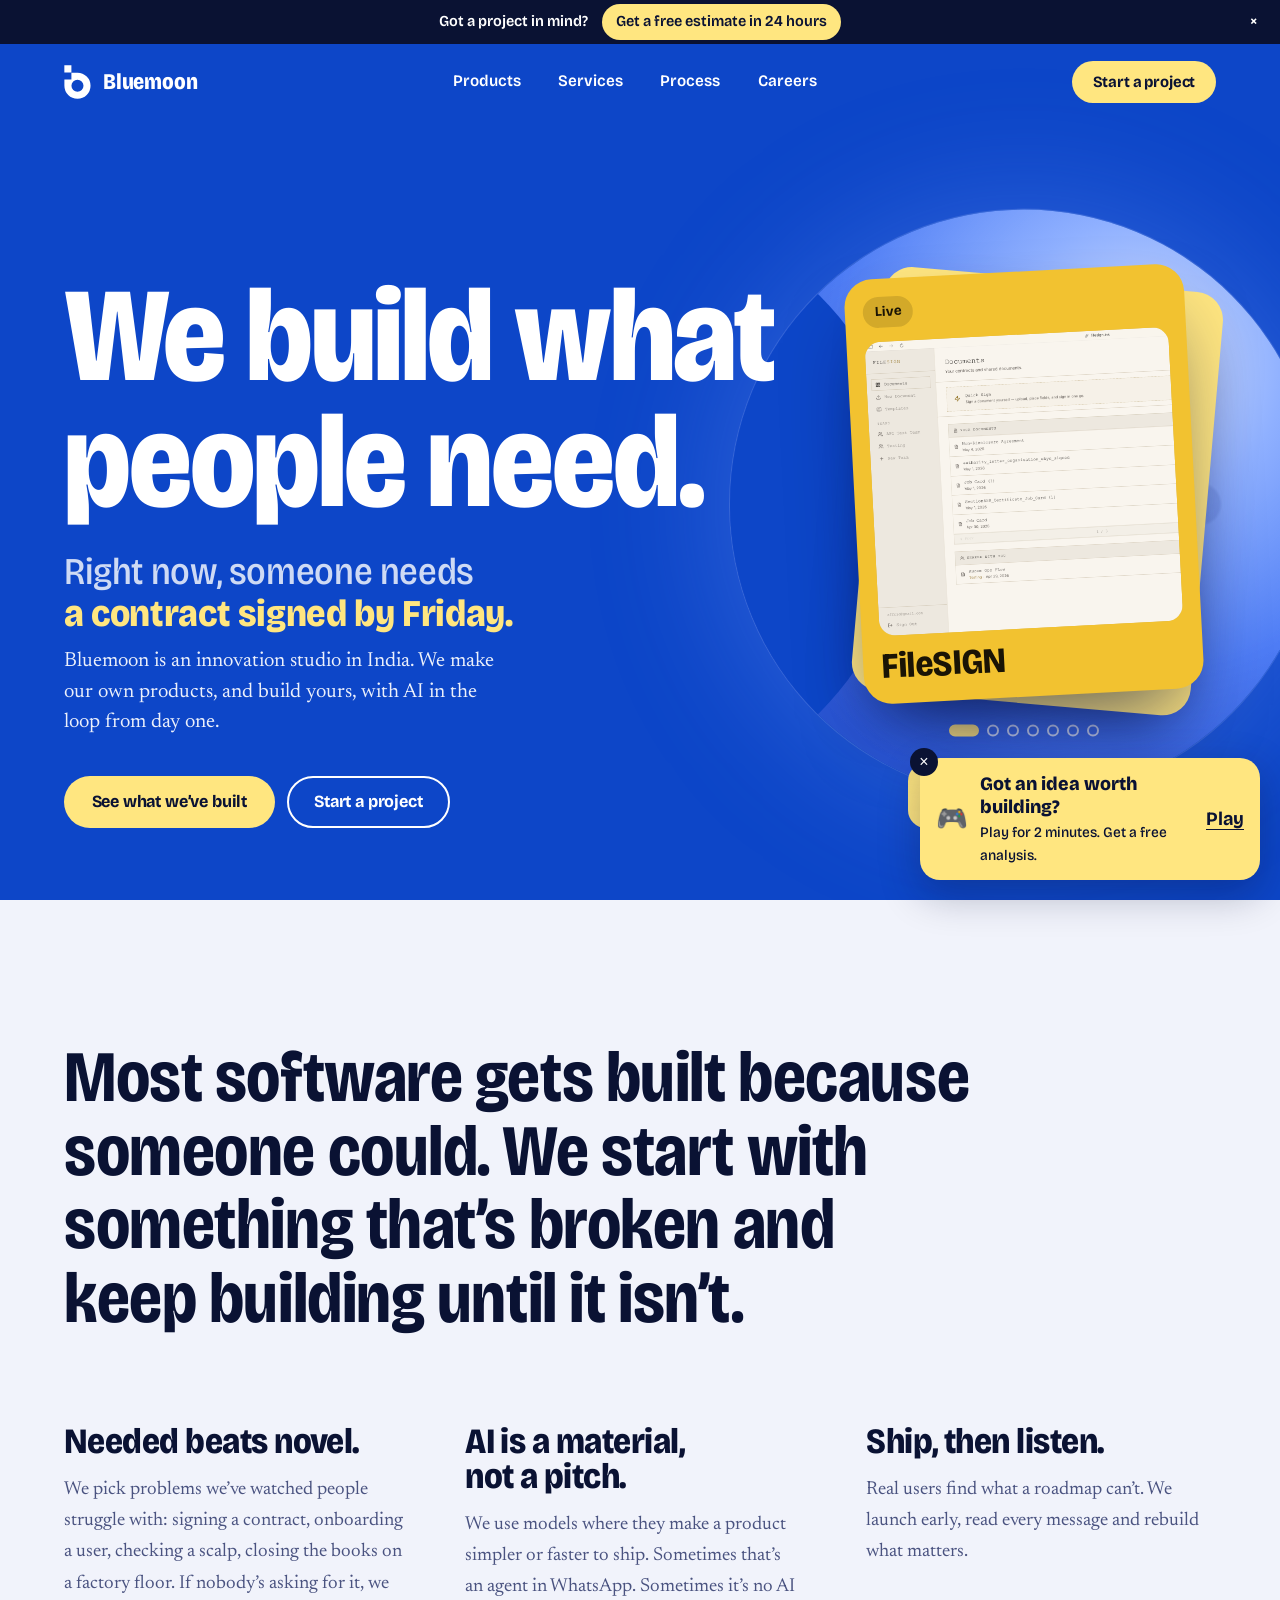
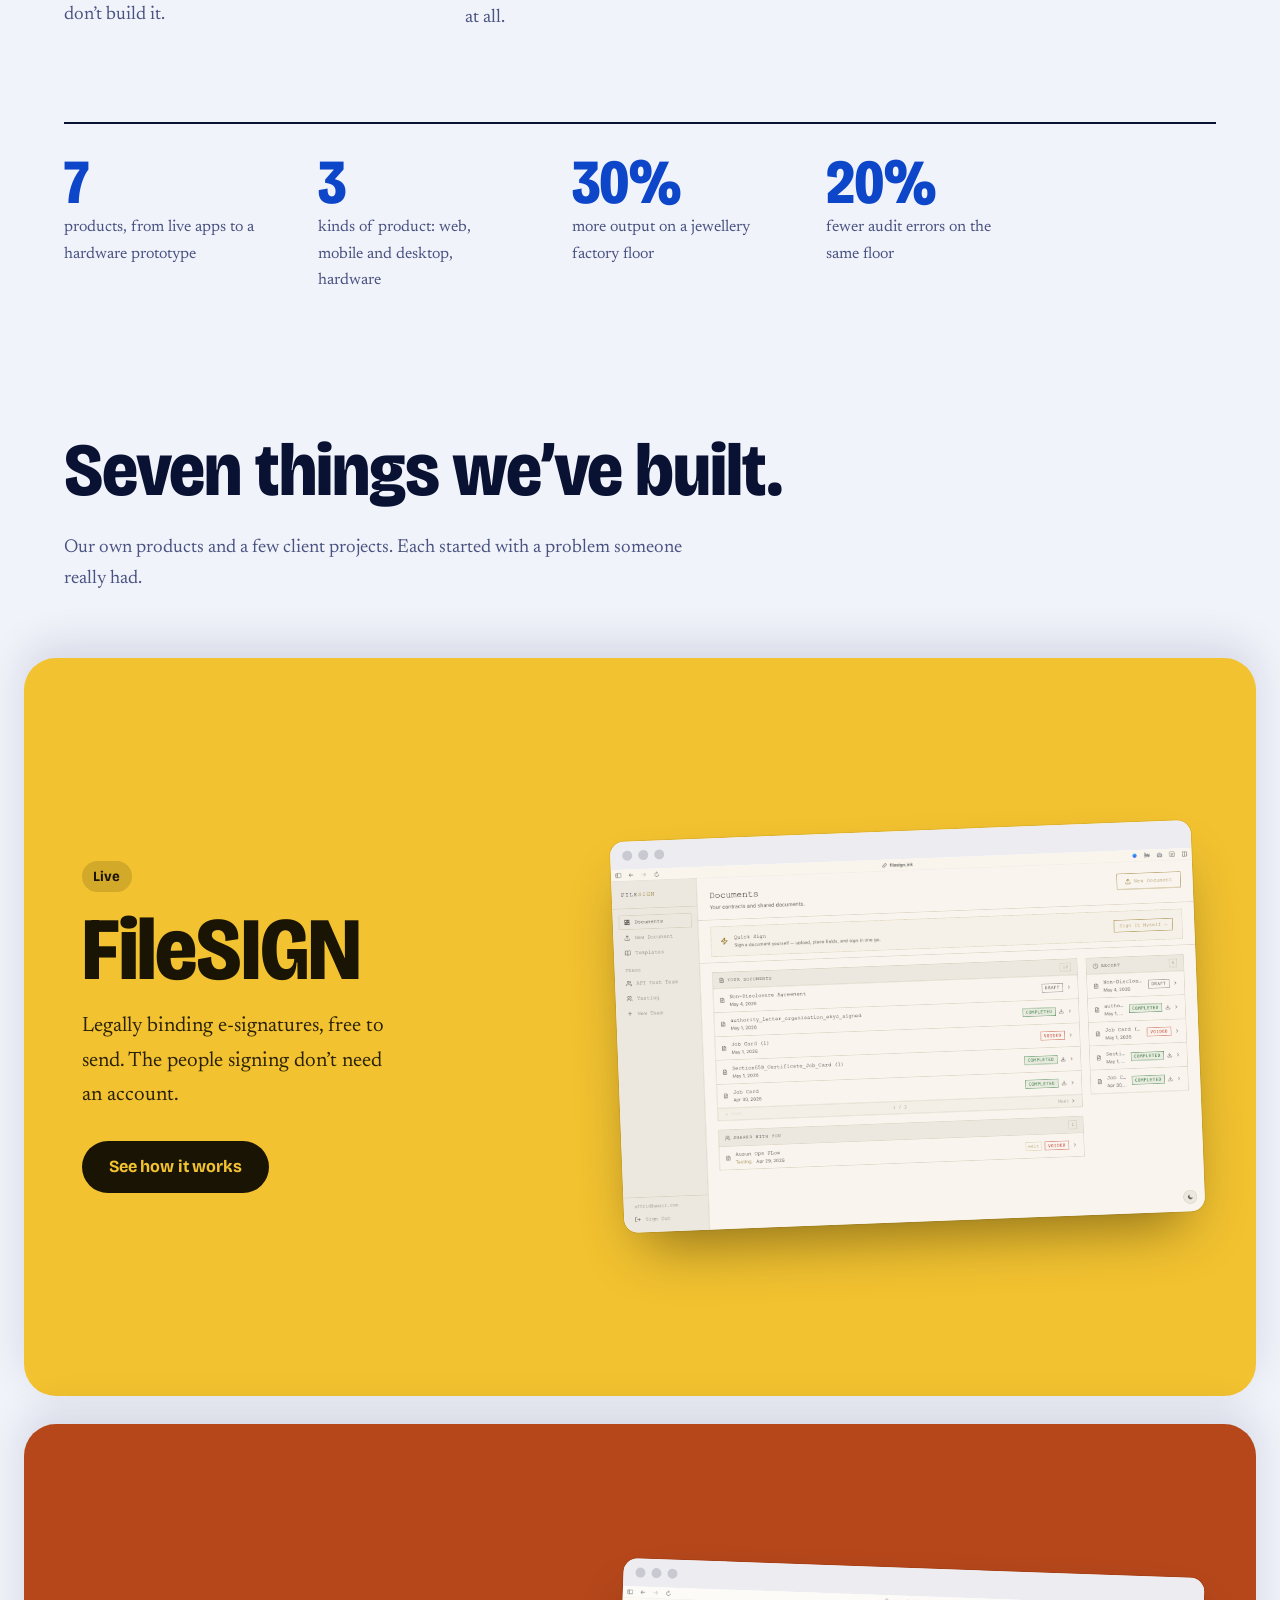
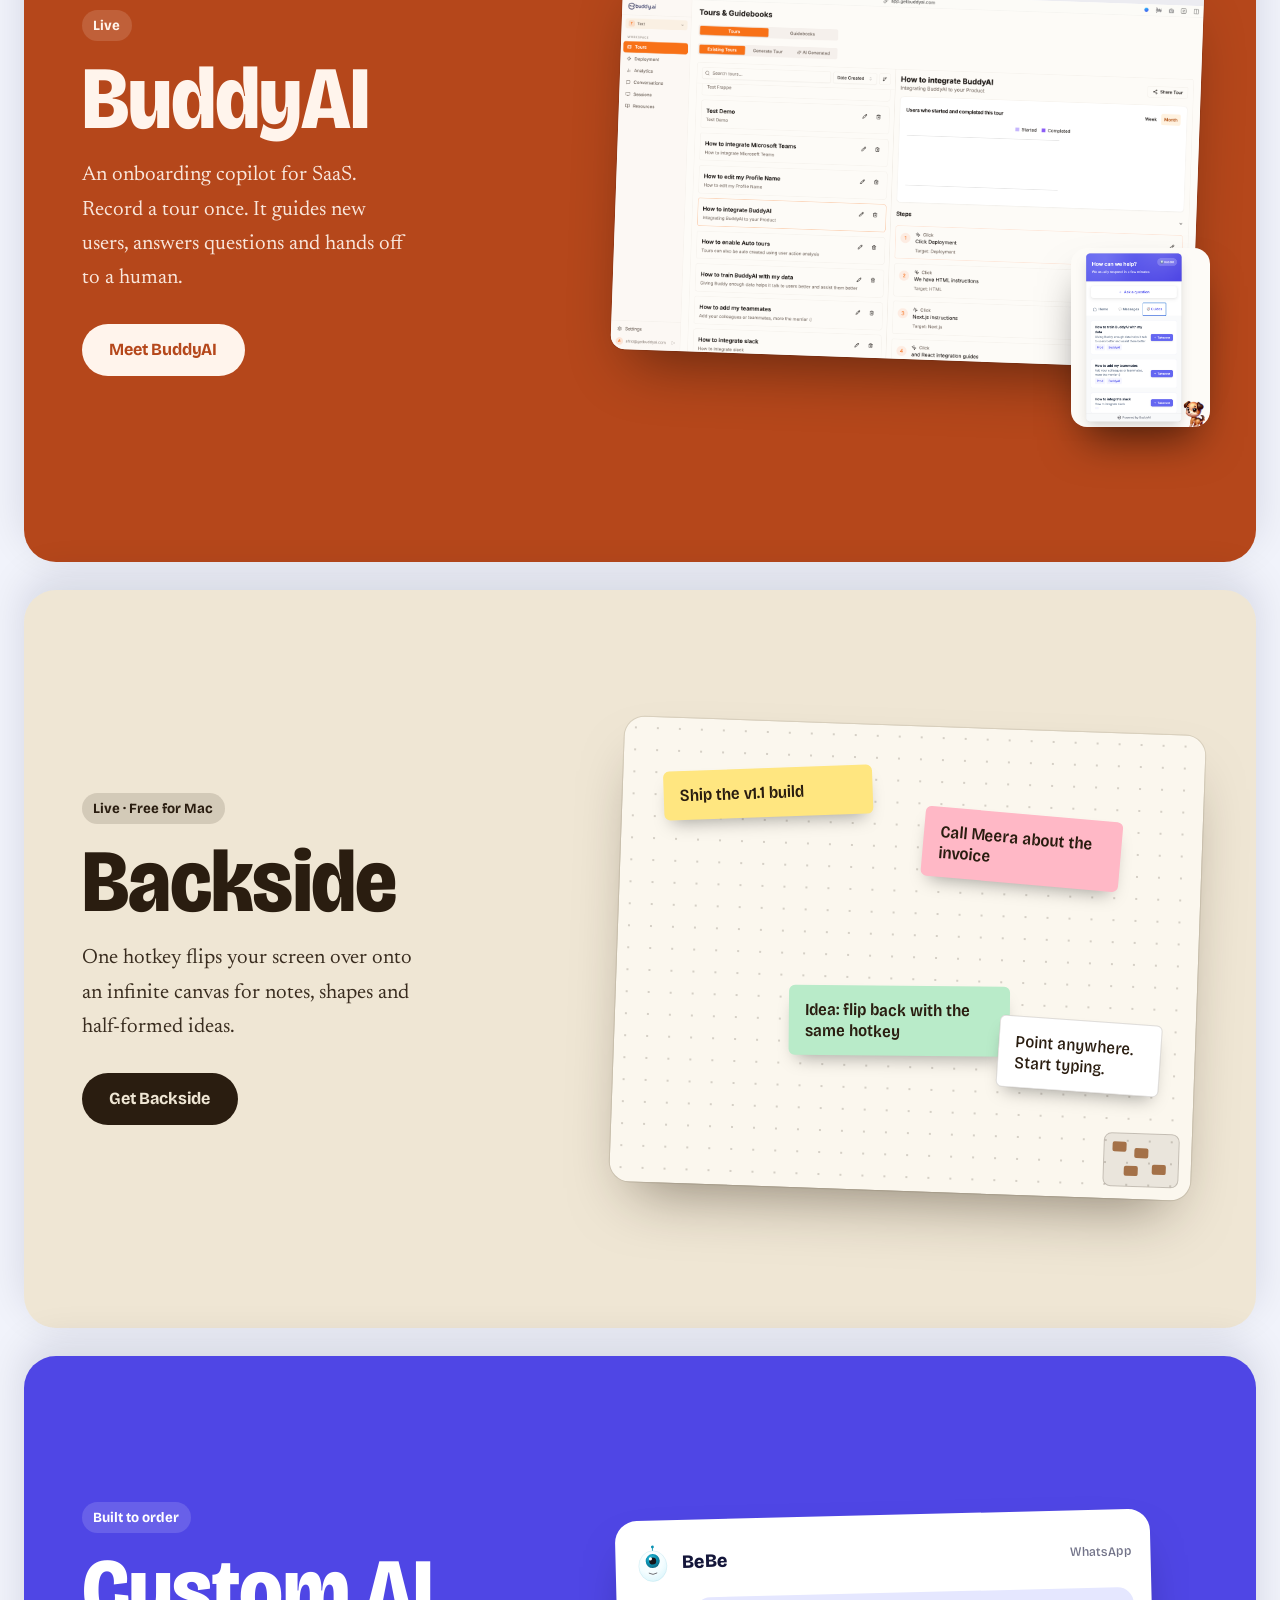
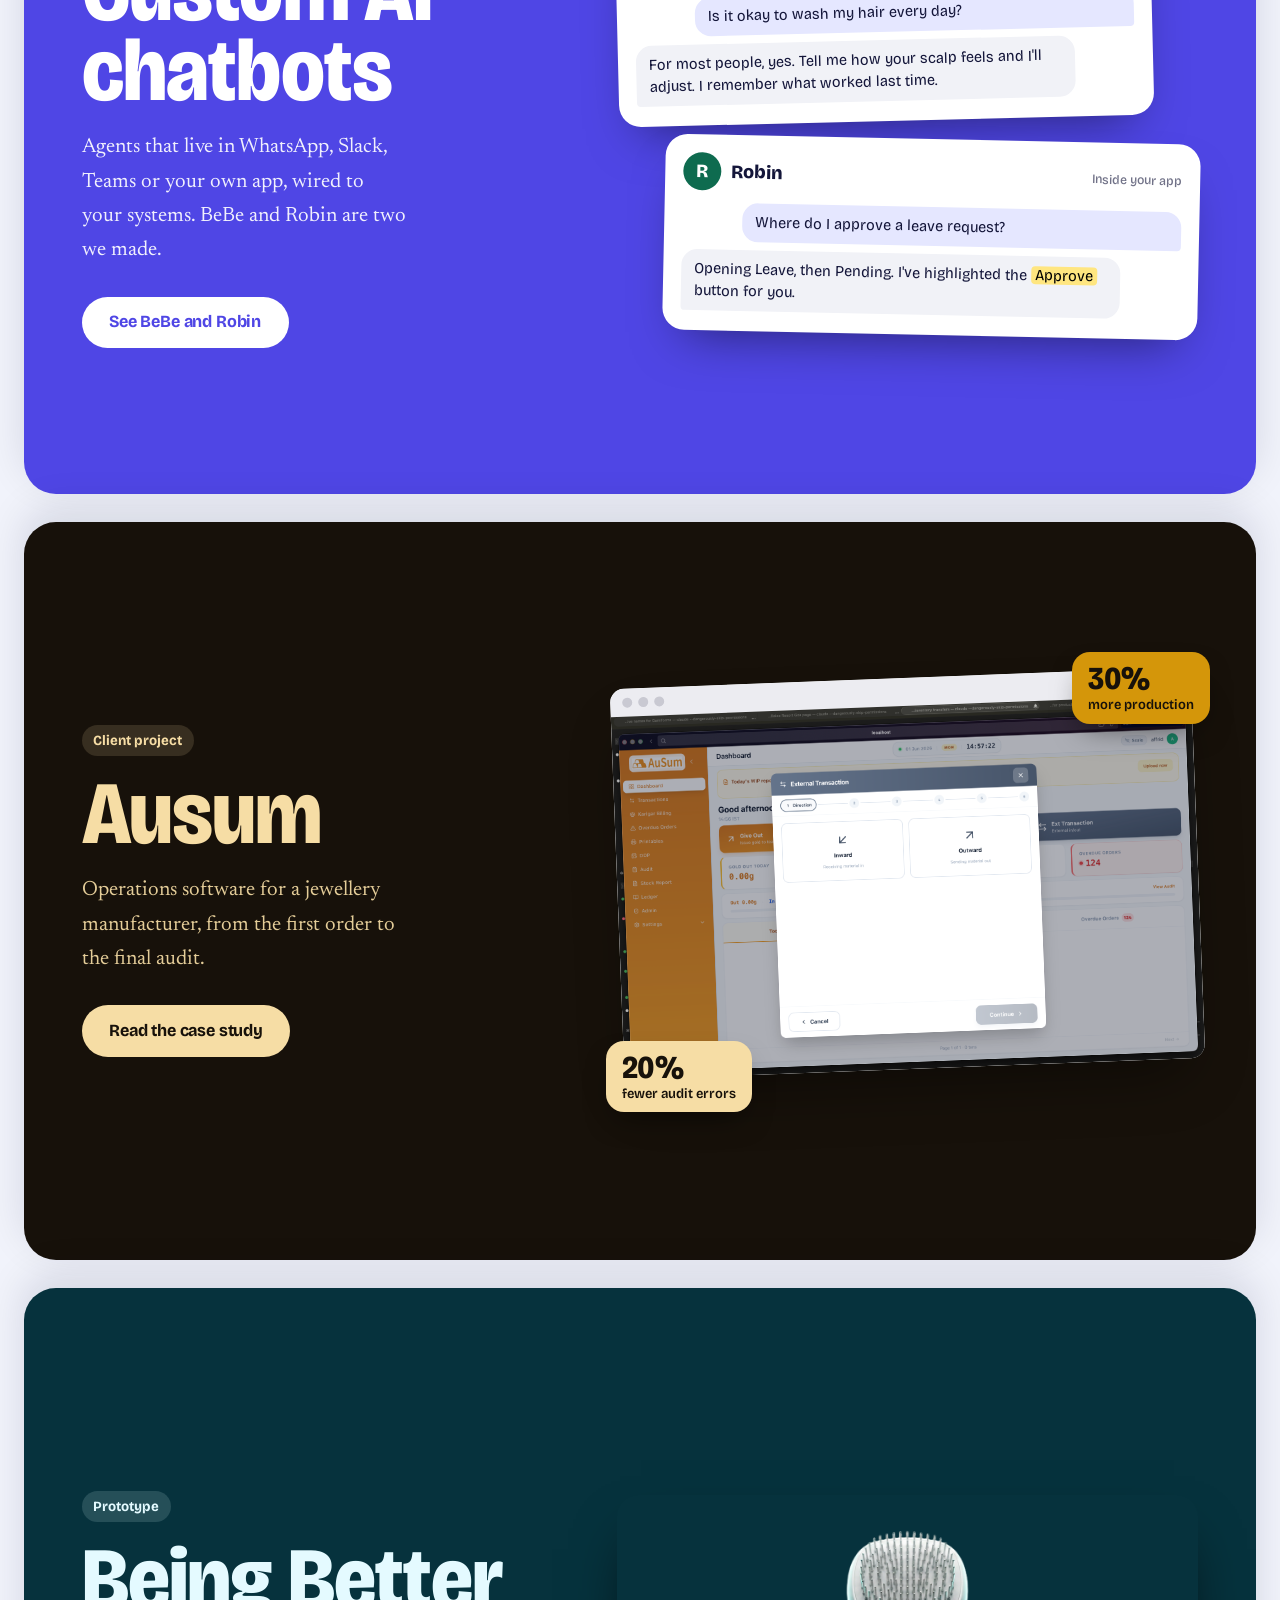
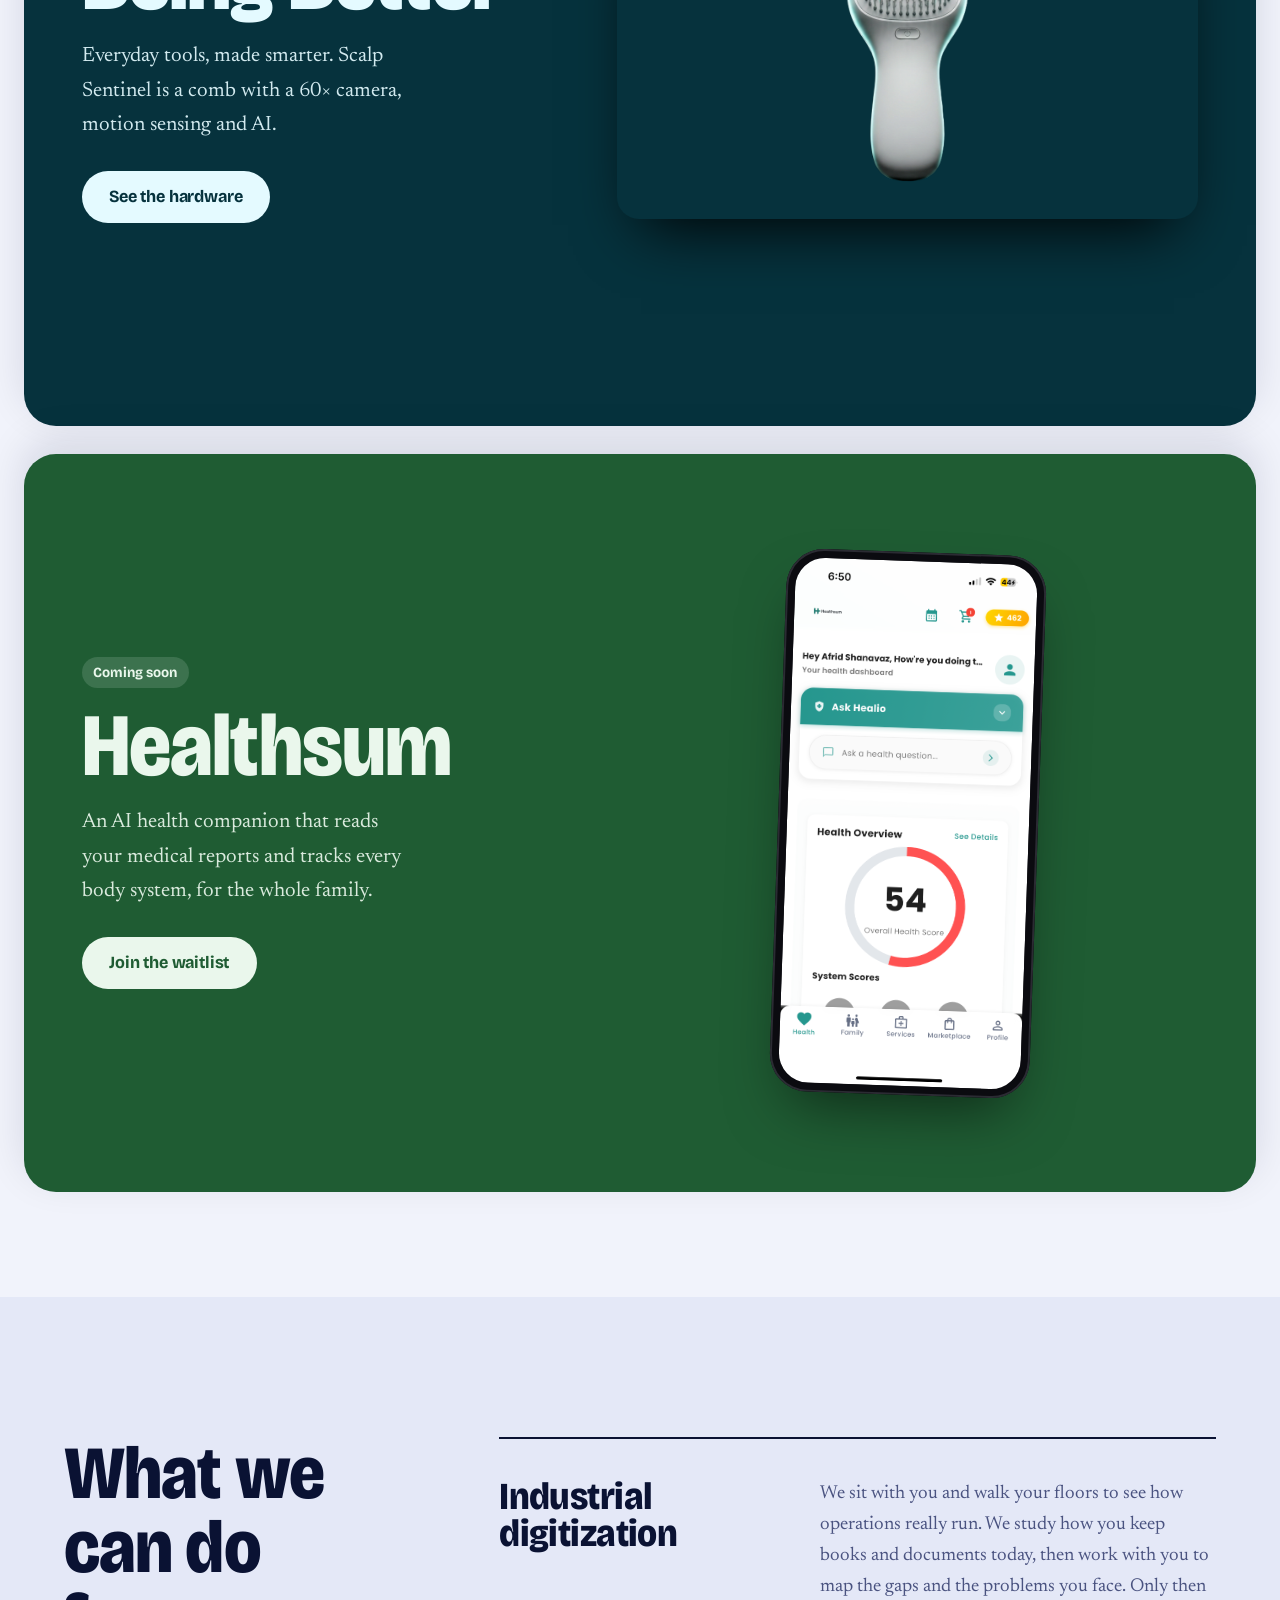
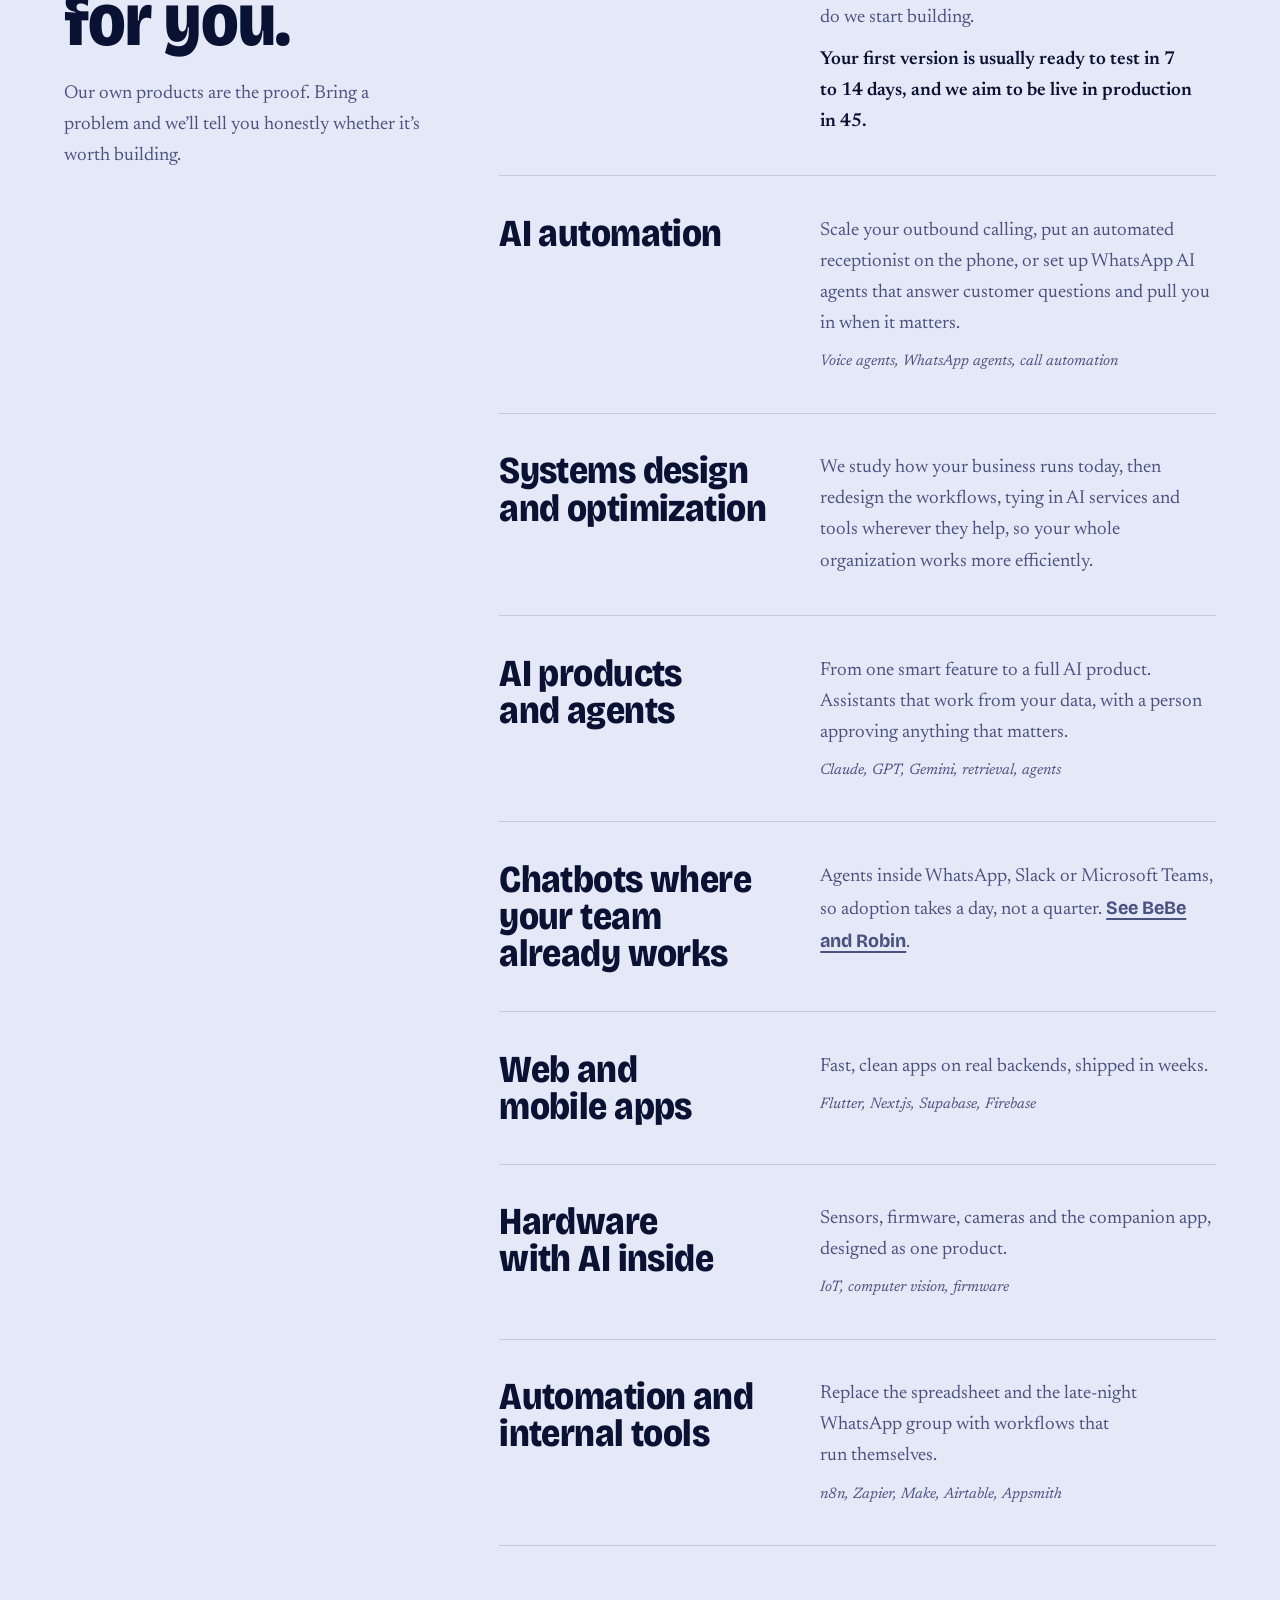
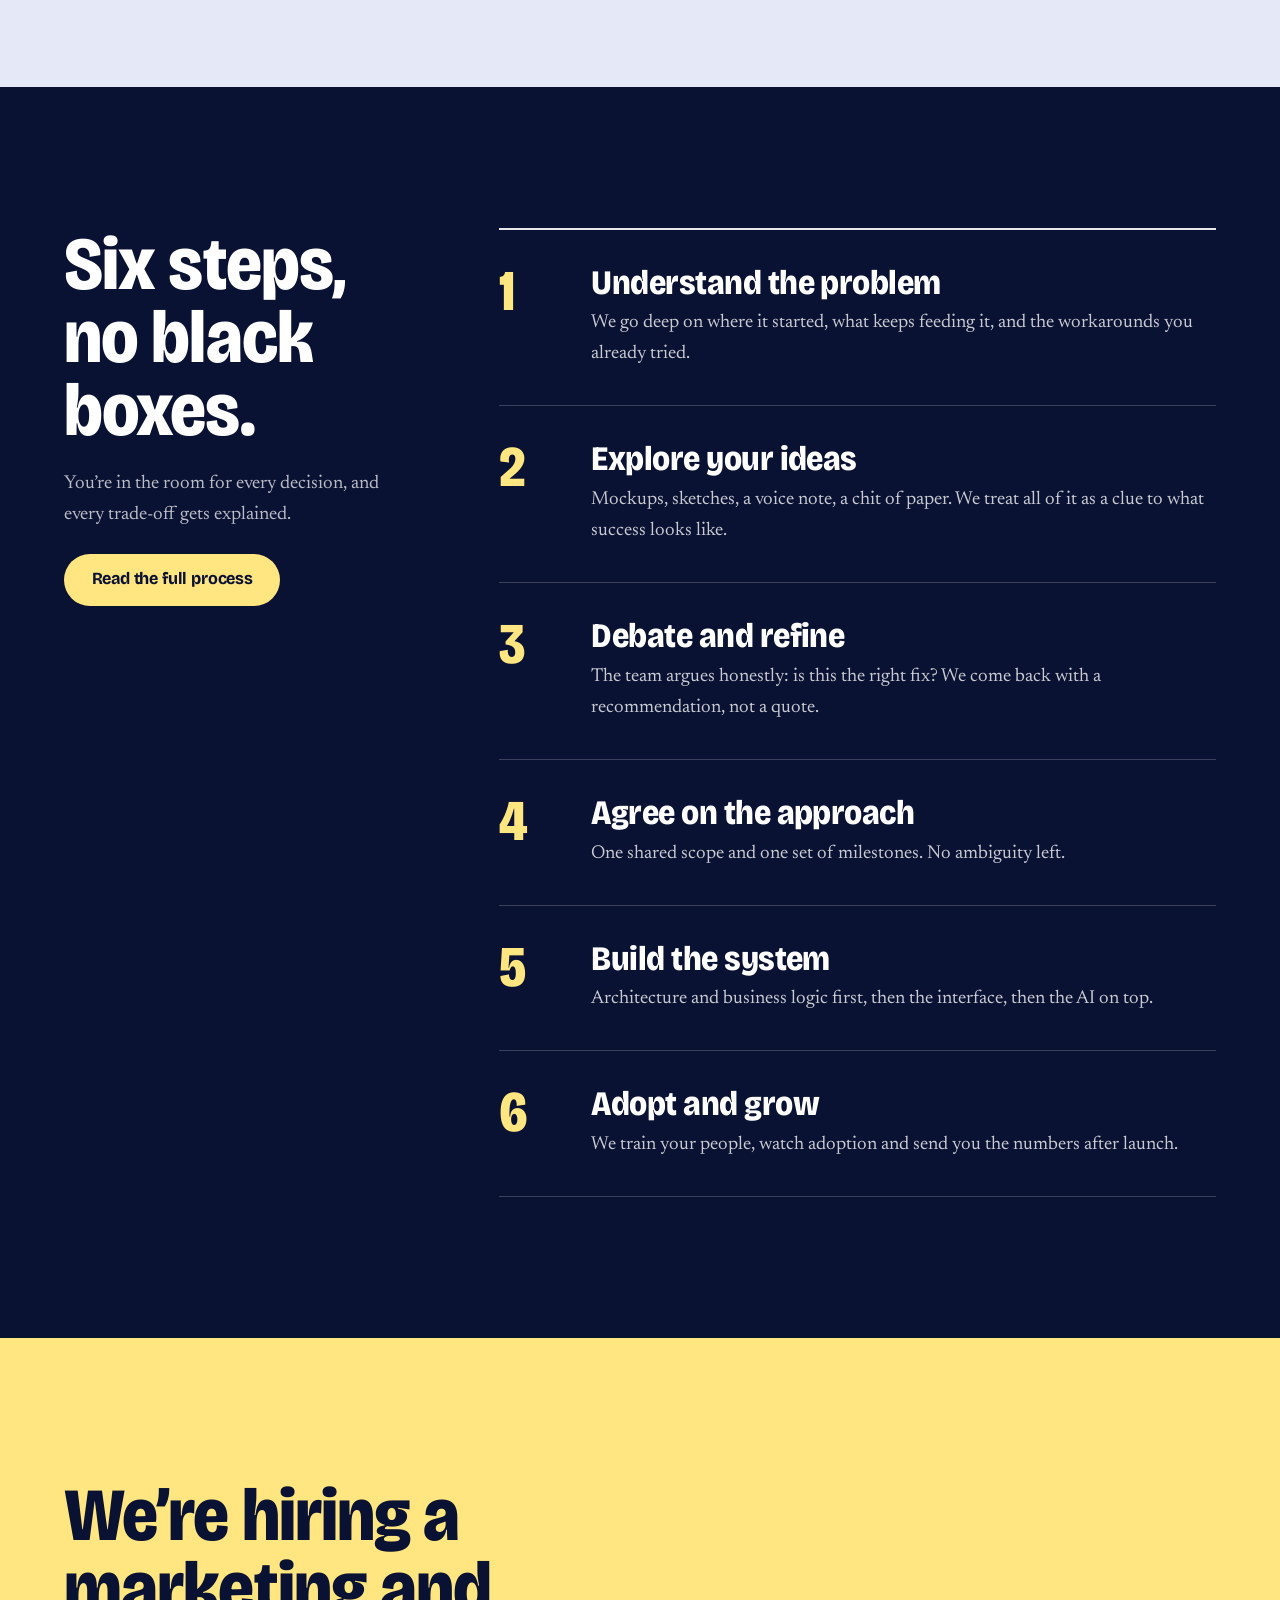
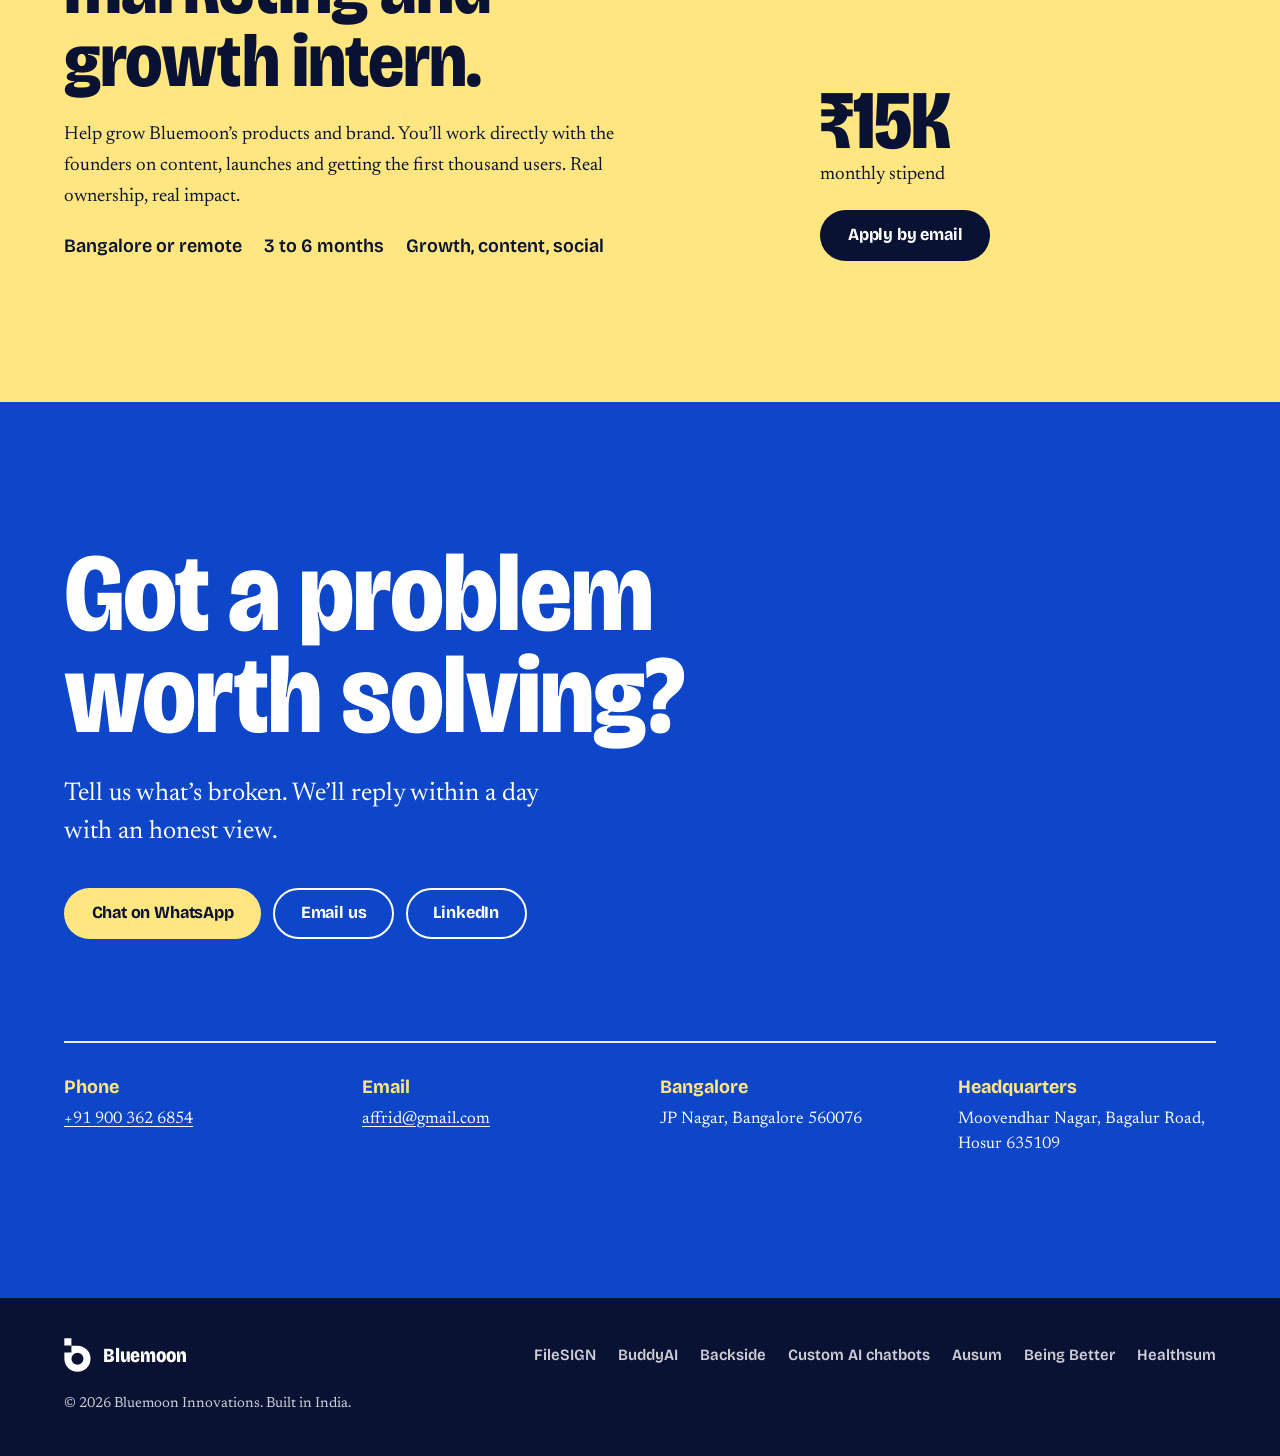
==== commit 85a47080: "Add Industrial digitization, AI automation, Systems design services; rename nav link to Services Co-" ====
--- a/index.html
+++ b/index.html
@@ -32,7 +32,7 @@
   <button class="nav-toggle" aria-expanded="false" aria-controls="nav-links">Menu</button>
   <ul class="nav-links" id="nav-links">
     <li><a href="index.html#products">Products</a></li>
-    <li><a href="index.html#services">Work with us</a></li>
+    <li><a href="index.html#services">Services</a></li>
     <li><a href="process.html">Process</a></li>
     <li><a href="index.html#careers">Careers</a></li>
   </ul>
@@ -167,10 +167,13 @@
 <section class="section on-paper2" id="services">
   <div class="wrap split">
     <header>
-      <h2>What we can build for you.</h2>
+      <h2>What we can do for you.</h2>
       <p>Our own products are the proof. Bring a problem and we’ll tell you honestly whether it’s worth building.</p>
     </header>
     <ul class="rows">
+      <li><h3>Industrial digitization</h3><div><p>We sit with you and walk your floors to see how operations really run. We study how you keep books and documents today, then work with you to map the gaps and the problems you face. Only then do we start building.</p><p><strong>Your first version is usually ready to test in 7 to 14 days, and we aim to be live in production in 45.</strong></p></div></li>
+      <li><h3>AI automation</h3><div><p>Scale your outbound calling, put an automated receptionist on the phone, or set up WhatsApp AI agents that answer customer questions and pull you in when it matters.</p><p class="tools">Voice agents, WhatsApp agents, call automation</p></div></li>
+      <li><h3>Systems design and optimization</h3><div><p>We study how your business runs today, then redesign the workflows, tying in AI services and tools wherever they help, so your whole organization works more efficiently.</p></div></li>
       <li><h3>AI products and agents</h3><div><p>From one smart feature to a full AI product. Assistants that work from your data, with a person approving anything that matters.</p><p class="tools">Claude, GPT, Gemini, retrieval, agents</p></div></li>
       <li><h3>Chatbots where your team already works</h3><div><p>Agents inside WhatsApp, Slack or Microsoft Teams, so adoption takes a day, not a quarter. <a class="textlink" href="products/robin-copilot.html">See BeBe and Robin</a>.</p></div></li>
       <li><h3>Web and mobile apps</h3><div><p>Fast, clean apps on real backends, shipped in weeks.</p><p class="tools">Flutter, Next.js, Supabase, Firebase</p></div></li>
--- a/assets/site.css
+++ b/assets/site.css
@@ -418,3 +418,4 @@
   .hero > .ship { order: 11; align-self: center; }
 }
 @media (prefers-reduced-motion: reduce) { .hcard, .need b { transition: none; } }
+.rows p strong { color: var(--night); font-weight: 600; } .rows p + p { margin-top: 10px; }
